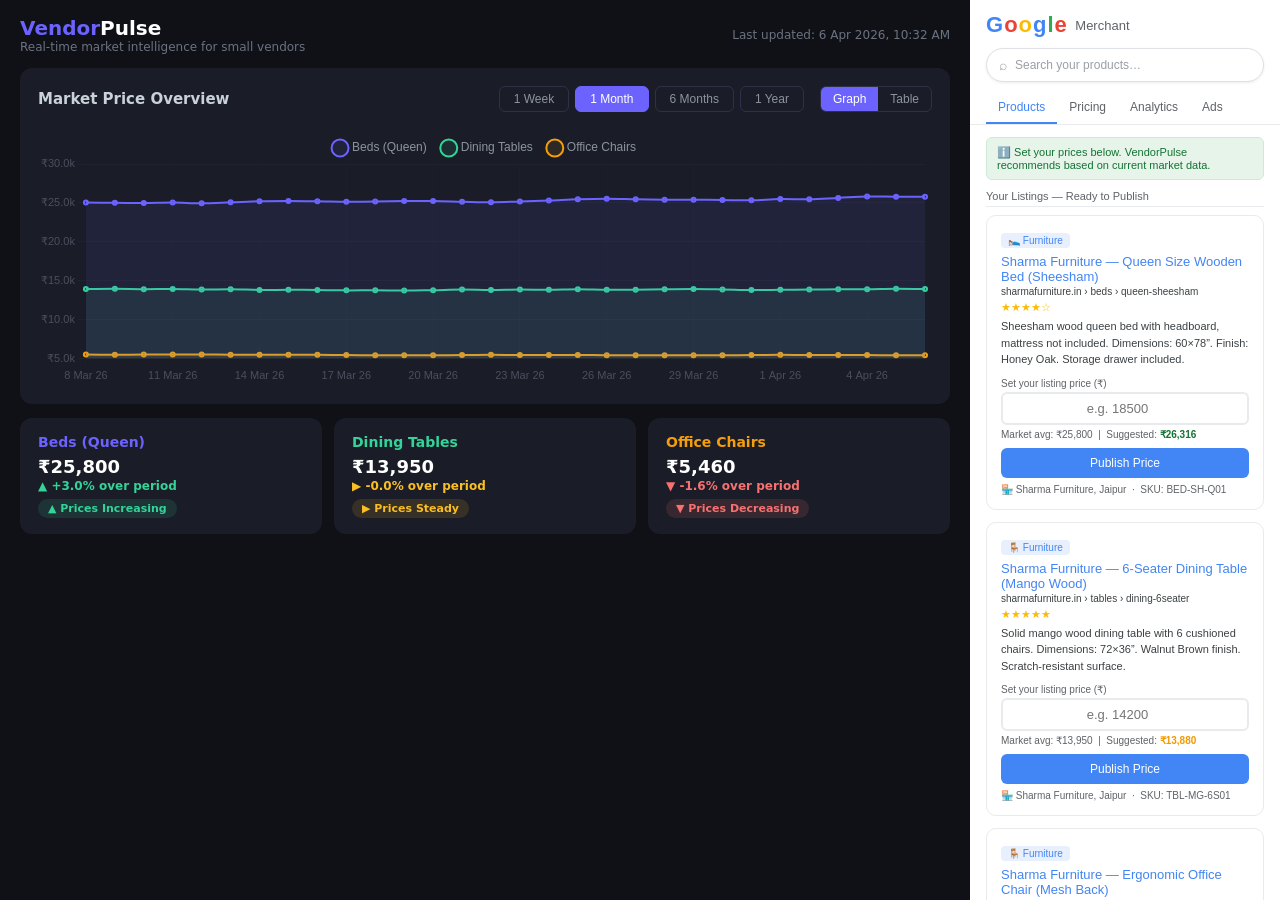
==== index.html @ 02427ef9 "Rename market-trends-demo.html to index.html" ====
<!DOCTYPE html>
<html lang="en">
<head>
<meta charset="UTF-8">
<meta name="viewport" content="width=device-width, initial-scale=1.0">
<title>VendorPulse — Market Trends Dashboard</title>
<script>
/**
 * Skipped minification because the original files appears to be already minified.
 * Original file: /npm/chart.js@4.4.4/dist/chart.umd.js
 *
 * Do NOT use SRI with dynamically generated files! More information: https://www.jsdelivr.com/using-sri-with-dynamic-files
 */
/*!
 * Chart.js v4.4.4
 * https://www.chartjs.org
 * (c) 2024 Chart.js Contributors
 * Released under the MIT License
 */
!function(t,e){"object"==typeof exports&&"undefined"!=typeof module?module.exports=e():"function"==typeof define&&define.amd?define(e):(t="undefined"!=typeof globalThis?globalThis:t||self).Chart=e()}(this,(function(){"use strict";var t=Object.freeze({__proto__:null,get Colors(){return Go},get Decimation(){return Qo},get Filler(){return ma},get Legend(){return ya},get SubTitle(){return ka},get Title(){return Ma},get Tooltip(){return Ba}});function e(){}const i=(()=>{let t=0;return()=>t++})();function s(t){return null==t}function n(t){if(Array.isArray&&Array.isArray(t))return!0;const e=Object.prototype.toString.call(t);return"[object"===e.slice(0,7)&&"Array]"===e.slice(-6)}function o(t){return null!==t&&"[object Object]"===Object.prototype.toString.call(t)}function a(t){return("number"==typeof t||t instanceof Number)&&isFinite(+t)}function r(t,e){return a(t)?t:e}function l(t,e){return void 0===t?e:t}const h=(t,e)=>"string"==typeof t&&t.endsWith("%")?parseFloat(t)/100:+t/e,c=(t,e)=>"string"==typeof t&&t.endsWith("%")?parseFloat(t)/100*e:+t;function d(t,e,i){if(t&&"function"==typeof t.call)return t.apply(i,e)}function u(t,e,i,s){let a,r,l;if(n(t))if(r=t.length,s)for(a=r-1;a>=0;a--)e.call(i,t[a],a);else for(a=0;a<r;a++)e.call(i,t[a],a);else if(o(t))for(l=Object.keys(t),r=l.length,a=0;a<r;a++)e.call(i,t[l[a]],l[a])}function f(t,e){let i,s,n,o;if(!t||!e||t.length!==e.length)return!1;for(i=0,s=t.length;i<s;++i)if(n=t[i],o=e[i],n.datasetIndex!==o.datasetIndex||n.index!==o.index)return!1;return!0}function g(t){if(n(t))return t.map(g);if(o(t)){const e=Object.create(null),i=Object.keys(t),s=i.length;let n=0;for(;n<s;++n)e[i[n]]=g(t[i[n]]);return e}return t}function p(t){return-1===["__proto__","prototype","constructor"].indexOf(t)}function m(t,e,i,s){if(!p(t))return;const n=e[t],a=i[t];o(n)&&o(a)?x(n,a,s):e[t]=g(a)}function x(t,e,i){const s=n(e)?e:[e],a=s.length;if(!o(t))return t;const r=(i=i||{}).merger||m;let l;for(let e=0;e<a;++e){if(l=s[e],!o(l))continue;const n=Object.keys(l);for(let e=0,s=n.length;e<s;++e)r(n[e],t,l,i)}return t}function b(t,e){return x(t,e,{merger:_})}function _(t,e,i){if(!p(t))return;const s=e[t],n=i[t];o(s)&&o(n)?b(s,n):Object.prototype.hasOwnProperty.call(e,t)||(e[t]=g(n))}const y={"":t=>t,x:t=>t.x,y:t=>t.y};function v(t){const e=t.split("."),i=[];let s="";for(const t of e)s+=t,s.endsWith("\\")?s=s.slice(0,-1)+".":(i.push(s),s="");return i}function M(t,e){const i=y[e]||(y[e]=function(t){const e=v(t);return t=>{for(const i of e){if(""===i)break;t=t&&t[i]}return t}}(e));return i(t)}function w(t){return t.charAt(0).toUpperCase()+t.slice(1)}const k=t=>void 0!==t,S=t=>"function"==typeof t,P=(t,e)=>{if(t.size!==e.size)return!1;for(const i of t)if(!e.has(i))return!1;return!0};function D(t){return"mouseup"===t.type||"click"===t.type||"contextmenu"===t.type}const C=Math.PI,O=2*C,A=O+C,T=Number.POSITIVE_INFINITY,L=C/180,E=C/2,R=C/4,I=2*C/3,z=Math.log10,F=Math.sign;function V(t,e,i){return Math.abs(t-e)<i}function B(t){const e=Math.round(t);t=V(t,e,t/1e3)?e:t;const i=Math.pow(10,Math.floor(z(t))),s=t/i;return(s<=1?1:s<=2?2:s<=5?5:10)*i}function W(t){const e=[],i=Math.sqrt(t);let s;for(s=1;s<i;s++)t%s==0&&(e.push(s),e.push(t/s));return i===(0|i)&&e.push(i),e.sort(((t,e)=>t-e)).pop(),e}function N(t){return!isNaN(parseFloat(t))&&isFinite(t)}function H(t,e){const i=Math.round(t);return i-e<=t&&i+e>=t}function j(t,e,i){let s,n,o;for(s=0,n=t.length;s<n;s++)o=t[s][i],isNaN(o)||(e.min=Math.min(e.min,o),e.max=Math.max(e.max,o))}function $(t){return t*(C/180)}function Y(t){return t*(180/C)}function U(t){if(!a(t))return;let e=1,i=0;for(;Math.round(t*e)/e!==t;)e*=10,i++;return i}function X(t,e){const i=e.x-t.x,s=e.y-t.y,n=Math.sqrt(i*i+s*s);let o=Math.atan2(s,i);return o<-.5*C&&(o+=O),{angle:o,distance:n}}function q(t,e){return Math.sqrt(Math.pow(e.x-t.x,2)+Math.pow(e.y-t.y,2))}function K(t,e){return(t-e+A)%O-C}function G(t){return(t%O+O)%O}function Z(t,e,i,s){const n=G(t),o=G(e),a=G(i),r=G(o-n),l=G(a-n),h=G(n-o),c=G(n-a);return n===o||n===a||s&&o===a||r>l&&h<c}function J(t,e,i){return Math.max(e,Math.min(i,t))}function Q(t){return J(t,-32768,32767)}function tt(t,e,i,s=1e-6){return t>=Math.min(e,i)-s&&t<=Math.max(e,i)+s}function et(t,e,i){i=i||(i=>t[i]<e);let s,n=t.length-1,o=0;for(;n-o>1;)s=o+n>>1,i(s)?o=s:n=s;return{lo:o,hi:n}}const it=(t,e,i,s)=>et(t,i,s?s=>{const n=t[s][e];return n<i||n===i&&t[s+1][e]===i}:s=>t[s][e]<i),st=(t,e,i)=>et(t,i,(s=>t[s][e]>=i));function nt(t,e,i){let s=0,n=t.length;for(;s<n&&t[s]<e;)s++;for(;n>s&&t[n-1]>i;)n--;return s>0||n<t.length?t.slice(s,n):t}const ot=["push","pop","shift","splice","unshift"];function at(t,e){t._chartjs?t._chartjs.listeners.push(e):(Object.defineProperty(t,"_chartjs",{configurable:!0,enumerable:!1,value:{listeners:[e]}}),ot.forEach((e=>{const i="_onData"+w(e),s=t[e];Object.defineProperty(t,e,{configurable:!0,enumerable:!1,value(...e){const n=s.apply(this,e);return t._chartjs.listeners.forEach((t=>{"function"==typeof t[i]&&t[i](...e)})),n}})})))}function rt(t,e){const i=t._chartjs;if(!i)return;const s=i.listeners,n=s.indexOf(e);-1!==n&&s.splice(n,1),s.length>0||(ot.forEach((e=>{delete t[e]})),delete t._chartjs)}function lt(t){const e=new Set(t);return e.size===t.length?t:Array.from(e)}const ht="undefined"==typeof window?function(t){return t()}:window.requestAnimationFrame;function ct(t,e){let i=[],s=!1;return function(...n){i=n,s||(s=!0,ht.call(window,(()=>{s=!1,t.apply(e,i)})))}}function dt(t,e){let i;return function(...s){return e?(clearTimeout(i),i=setTimeout(t,e,s)):t.apply(this,s),e}}const ut=t=>"start"===t?"left":"end"===t?"right":"center",ft=(t,e,i)=>"start"===t?e:"end"===t?i:(e+i)/2,gt=(t,e,i,s)=>t===(s?"left":"right")?i:"center"===t?(e+i)/2:e;function pt(t,e,i){const s=e.length;let n=0,o=s;if(t._sorted){const{iScale:a,_parsed:r}=t,l=a.axis,{min:h,max:c,minDefined:d,maxDefined:u}=a.getUserBounds();d&&(n=J(Math.min(it(r,l,h).lo,i?s:it(e,l,a.getPixelForValue(h)).lo),0,s-1)),o=u?J(Math.max(it(r,a.axis,c,!0).hi+1,i?0:it(e,l,a.getPixelForValue(c),!0).hi+1),n,s)-n:s-n}return{start:n,count:o}}function mt(t){const{xScale:e,yScale:i,_scaleRanges:s}=t,n={xmin:e.min,xmax:e.max,ymin:i.min,ymax:i.max};if(!s)return t._scaleRanges=n,!0;const o=s.xmin!==e.min||s.xmax!==e.max||s.ymin!==i.min||s.ymax!==i.max;return Object.assign(s,n),o}class xt{constructor(){this._request=null,this._charts=new Map,this._running=!1,this._lastDate=void 0}_notify(t,e,i,s){const n=e.listeners[s],o=e.duration;n.forEach((s=>s({chart:t,initial:e.initial,numSteps:o,currentStep:Math.min(i-e.start,o)})))}_refresh(){this._request||(this._running=!0,this._request=ht.call(window,(()=>{this._update(),this._request=null,this._running&&this._refresh()})))}_update(t=Date.now()){let e=0;this._charts.forEach(((i,s)=>{if(!i.running||!i.items.length)return;const n=i.items;let o,a=n.length-1,r=!1;for(;a>=0;--a)o=n[a],o._active?(o._total>i.duration&&(i.duration=o._total),o.tick(t),r=!0):(n[a]=n[n.length-1],n.pop());r&&(s.draw(),this._notify(s,i,t,"progress")),n.length||(i.running=!1,this._notify(s,i,t,"complete"),i.initial=!1),e+=n.length})),this._lastDate=t,0===e&&(this._running=!1)}_getAnims(t){const e=this._charts;let i=e.get(t);return i||(i={running:!1,initial:!0,items:[],listeners:{complete:[],progress:[]}},e.set(t,i)),i}listen(t,e,i){this._getAnims(t).listeners[e].push(i)}add(t,e){e&&e.length&&this._getAnims(t).items.push(...e)}has(t){return this._getAnims(t).items.length>0}start(t){const e=this._charts.get(t);e&&(e.running=!0,e.start=Date.now(),e.duration=e.items.reduce(((t,e)=>Math.max(t,e._duration)),0),this._refresh())}running(t){if(!this._running)return!1;const e=this._charts.get(t);return!!(e&&e.running&&e.items.length)}stop(t){const e=this._charts.get(t);if(!e||!e.items.length)return;const i=e.items;let s=i.length-1;for(;s>=0;--s)i[s].cancel();e.items=[],this._notify(t,e,Date.now(),"complete")}remove(t){return this._charts.delete(t)}}var bt=new xt;
/*!
 * @kurkle/color v0.3.2
 * https://github.com/kurkle/color#readme
 * (c) 2023 Jukka Kurkela
 * Released under the MIT License
 */function _t(t){return t+.5|0}const yt=(t,e,i)=>Math.max(Math.min(t,i),e);function vt(t){return yt(_t(2.55*t),0,255)}function Mt(t){return yt(_t(255*t),0,255)}function wt(t){return yt(_t(t/2.55)/100,0,1)}function kt(t){return yt(_t(100*t),0,100)}const St={0:0,1:1,2:2,3:3,4:4,5:5,6:6,7:7,8:8,9:9,A:10,B:11,C:12,D:13,E:14,F:15,a:10,b:11,c:12,d:13,e:14,f:15},Pt=[..."0123456789ABCDEF"],Dt=t=>Pt[15&t],Ct=t=>Pt[(240&t)>>4]+Pt[15&t],Ot=t=>(240&t)>>4==(15&t);function At(t){var e=(t=>Ot(t.r)&&Ot(t.g)&&Ot(t.b)&&Ot(t.a))(t)?Dt:Ct;return t?"#"+e(t.r)+e(t.g)+e(t.b)+((t,e)=>t<255?e(t):"")(t.a,e):void 0}const Tt=/^(hsla?|hwb|hsv)\(\s*([-+.e\d]+)(?:deg)?[\s,]+([-+.e\d]+)%[\s,]+([-+.e\d]+)%(?:[\s,]+([-+.e\d]+)(%)?)?\s*\)$/;function Lt(t,e,i){const s=e*Math.min(i,1-i),n=(e,n=(e+t/30)%12)=>i-s*Math.max(Math.min(n-3,9-n,1),-1);return[n(0),n(8),n(4)]}function Et(t,e,i){const s=(s,n=(s+t/60)%6)=>i-i*e*Math.max(Math.min(n,4-n,1),0);return[s(5),s(3),s(1)]}function Rt(t,e,i){const s=Lt(t,1,.5);let n;for(e+i>1&&(n=1/(e+i),e*=n,i*=n),n=0;n<3;n++)s[n]*=1-e-i,s[n]+=e;return s}function It(t){const e=t.r/255,i=t.g/255,s=t.b/255,n=Math.max(e,i,s),o=Math.min(e,i,s),a=(n+o)/2;let r,l,h;return n!==o&&(h=n-o,l=a>.5?h/(2-n-o):h/(n+o),r=function(t,e,i,s,n){return t===n?(e-i)/s+(e<i?6:0):e===n?(i-t)/s+2:(t-e)/s+4}(e,i,s,h,n),r=60*r+.5),[0|r,l||0,a]}function zt(t,e,i,s){return(Array.isArray(e)?t(e[0],e[1],e[2]):t(e,i,s)).map(Mt)}function Ft(t,e,i){return zt(Lt,t,e,i)}function Vt(t){return(t%360+360)%360}function Bt(t){const e=Tt.exec(t);let i,s=255;if(!e)return;e[5]!==i&&(s=e[6]?vt(+e[5]):Mt(+e[5]));const n=Vt(+e[2]),o=+e[3]/100,a=+e[4]/100;return i="hwb"===e[1]?function(t,e,i){return zt(Rt,t,e,i)}(n,o,a):"hsv"===e[1]?function(t,e,i){return zt(Et,t,e,i)}(n,o,a):Ft(n,o,a),{r:i[0],g:i[1],b:i[2],a:s}}const Wt={x:"dark",Z:"light",Y:"re",X:"blu",W:"gr",V:"medium",U:"slate",A:"ee",T:"ol",S:"or",B:"ra",C:"lateg",D:"ights",R:"in",Q:"turquois",E:"hi",P:"ro",O:"al",N:"le",M:"de",L:"yello",F:"en",K:"ch",G:"arks",H:"ea",I:"ightg",J:"wh"},Nt={OiceXe:"f0f8ff",antiquewEte:"faebd7",aqua:"ffff",aquamarRe:"7fffd4",azuY:"f0ffff",beige:"f5f5dc",bisque:"ffe4c4",black:"0",blanKedOmond:"ffebcd",Xe:"ff",XeviTet:"8a2be2",bPwn:"a52a2a",burlywood:"deb887",caMtXe:"5f9ea0",KartYuse:"7fff00",KocTate:"d2691e",cSO:"ff7f50",cSnflowerXe:"6495ed",cSnsilk:"fff8dc",crimson:"dc143c",cyan:"ffff",xXe:"8b",xcyan:"8b8b",xgTMnPd:"b8860b",xWay:"a9a9a9",xgYF:"6400",xgYy:"a9a9a9",xkhaki:"bdb76b",xmagFta:"8b008b",xTivegYF:"556b2f",xSange:"ff8c00",xScEd:"9932cc",xYd:"8b0000",xsOmon:"e9967a",xsHgYF:"8fbc8f",xUXe:"483d8b",xUWay:"2f4f4f",xUgYy:"2f4f4f",xQe:"ced1",xviTet:"9400d3",dAppRk:"ff1493",dApskyXe:"bfff",dimWay:"696969",dimgYy:"696969",dodgerXe:"1e90ff",fiYbrick:"b22222",flSOwEte:"fffaf0",foYstWAn:"228b22",fuKsia:"ff00ff",gaRsbSo:"dcdcdc",ghostwEte:"f8f8ff",gTd:"ffd700",gTMnPd:"daa520",Way:"808080",gYF:"8000",gYFLw:"adff2f",gYy:"808080",honeyMw:"f0fff0",hotpRk:"ff69b4",RdianYd:"cd5c5c",Rdigo:"4b0082",ivSy:"fffff0",khaki:"f0e68c",lavFMr:"e6e6fa",lavFMrXsh:"fff0f5",lawngYF:"7cfc00",NmoncEffon:"fffacd",ZXe:"add8e6",ZcSO:"f08080",Zcyan:"e0ffff",ZgTMnPdLw:"fafad2",ZWay:"d3d3d3",ZgYF:"90ee90",ZgYy:"d3d3d3",ZpRk:"ffb6c1",ZsOmon:"ffa07a",ZsHgYF:"20b2aa",ZskyXe:"87cefa",ZUWay:"778899",ZUgYy:"778899",ZstAlXe:"b0c4de",ZLw:"ffffe0",lime:"ff00",limegYF:"32cd32",lRF:"faf0e6",magFta:"ff00ff",maPon:"800000",VaquamarRe:"66cdaa",VXe:"cd",VScEd:"ba55d3",VpurpN:"9370db",VsHgYF:"3cb371",VUXe:"7b68ee",VsprRggYF:"fa9a",VQe:"48d1cc",VviTetYd:"c71585",midnightXe:"191970",mRtcYam:"f5fffa",mistyPse:"ffe4e1",moccasR:"ffe4b5",navajowEte:"ffdead",navy:"80",Tdlace:"fdf5e6",Tive:"808000",TivedBb:"6b8e23",Sange:"ffa500",SangeYd:"ff4500",ScEd:"da70d6",pOegTMnPd:"eee8aa",pOegYF:"98fb98",pOeQe:"afeeee",pOeviTetYd:"db7093",papayawEp:"ffefd5",pHKpuff:"ffdab9",peru:"cd853f",pRk:"ffc0cb",plum:"dda0dd",powMrXe:"b0e0e6",purpN:"800080",YbeccapurpN:"663399",Yd:"ff0000",Psybrown:"bc8f8f",PyOXe:"4169e1",saddNbPwn:"8b4513",sOmon:"fa8072",sandybPwn:"f4a460",sHgYF:"2e8b57",sHshell:"fff5ee",siFna:"a0522d",silver:"c0c0c0",skyXe:"87ceeb",UXe:"6a5acd",UWay:"708090",UgYy:"708090",snow:"fffafa",sprRggYF:"ff7f",stAlXe:"4682b4",tan:"d2b48c",teO:"8080",tEstN:"d8bfd8",tomato:"ff6347",Qe:"40e0d0",viTet:"ee82ee",JHt:"f5deb3",wEte:"ffffff",wEtesmoke:"f5f5f5",Lw:"ffff00",LwgYF:"9acd32"};let Ht;function jt(t){Ht||(Ht=function(){const t={},e=Object.keys(Nt),i=Object.keys(Wt);let s,n,o,a,r;for(s=0;s<e.length;s++){for(a=r=e[s],n=0;n<i.length;n++)o=i[n],r=r.replace(o,Wt[o]);o=parseInt(Nt[a],16),t[r]=[o>>16&255,o>>8&255,255&o]}return t}(),Ht.transparent=[0,0,0,0]);const e=Ht[t.toLowerCase()];return e&&{r:e[0],g:e[1],b:e[2],a:4===e.length?e[3]:255}}const $t=/^rgba?\(\s*([-+.\d]+)(%)?[\s,]+([-+.e\d]+)(%)?[\s,]+([-+.e\d]+)(%)?(?:[\s,/]+([-+.e\d]+)(%)?)?\s*\)$/;const Yt=t=>t<=.0031308?12.92*t:1.055*Math.pow(t,1/2.4)-.055,Ut=t=>t<=.04045?t/12.92:Math.pow((t+.055)/1.055,2.4);function Xt(t,e,i){if(t){let s=It(t);s[e]=Math.max(0,Math.min(s[e]+s[e]*i,0===e?360:1)),s=Ft(s),t.r=s[0],t.g=s[1],t.b=s[2]}}function qt(t,e){return t?Object.assign(e||{},t):t}function Kt(t){var e={r:0,g:0,b:0,a:255};return Array.isArray(t)?t.length>=3&&(e={r:t[0],g:t[1],b:t[2],a:255},t.length>3&&(e.a=Mt(t[3]))):(e=qt(t,{r:0,g:0,b:0,a:1})).a=Mt(e.a),e}function Gt(t){return"r"===t.charAt(0)?function(t){const e=$t.exec(t);let i,s,n,o=255;if(e){if(e[7]!==i){const t=+e[7];o=e[8]?vt(t):yt(255*t,0,255)}return i=+e[1],s=+e[3],n=+e[5],i=255&(e[2]?vt(i):yt(i,0,255)),s=255&(e[4]?vt(s):yt(s,0,255)),n=255&(e[6]?vt(n):yt(n,0,255)),{r:i,g:s,b:n,a:o}}}(t):Bt(t)}class Zt{constructor(t){if(t instanceof Zt)return t;const e=typeof t;let i;var s,n,o;"object"===e?i=Kt(t):"string"===e&&(o=(s=t).length,"#"===s[0]&&(4===o||5===o?n={r:255&17*St[s[1]],g:255&17*St[s[2]],b:255&17*St[s[3]],a:5===o?17*St[s[4]]:255}:7!==o&&9!==o||(n={r:St[s[1]]<<4|St[s[2]],g:St[s[3]]<<4|St[s[4]],b:St[s[5]]<<4|St[s[6]],a:9===o?St[s[7]]<<4|St[s[8]]:255})),i=n||jt(t)||Gt(t)),this._rgb=i,this._valid=!!i}get valid(){return this._valid}get rgb(){var t=qt(this._rgb);return t&&(t.a=wt(t.a)),t}set rgb(t){this._rgb=Kt(t)}rgbString(){return this._valid?(t=this._rgb)&&(t.a<255?`rgba(${t.r}, ${t.g}, ${t.b}, ${wt(t.a)})`:`rgb(${t.r}, ${t.g}, ${t.b})`):void 0;var t}hexString(){return this._valid?At(this._rgb):void 0}hslString(){return this._valid?function(t){if(!t)return;const e=It(t),i=e[0],s=kt(e[1]),n=kt(e[2]);return t.a<255?`hsla(${i}, ${s}%, ${n}%, ${wt(t.a)})`:`hsl(${i}, ${s}%, ${n}%)`}(this._rgb):void 0}mix(t,e){if(t){const i=this.rgb,s=t.rgb;let n;const o=e===n?.5:e,a=2*o-1,r=i.a-s.a,l=((a*r==-1?a:(a+r)/(1+a*r))+1)/2;n=1-l,i.r=255&l*i.r+n*s.r+.5,i.g=255&l*i.g+n*s.g+.5,i.b=255&l*i.b+n*s.b+.5,i.a=o*i.a+(1-o)*s.a,this.rgb=i}return this}interpolate(t,e){return t&&(this._rgb=function(t,e,i){const s=Ut(wt(t.r)),n=Ut(wt(t.g)),o=Ut(wt(t.b));return{r:Mt(Yt(s+i*(Ut(wt(e.r))-s))),g:Mt(Yt(n+i*(Ut(wt(e.g))-n))),b:Mt(Yt(o+i*(Ut(wt(e.b))-o))),a:t.a+i*(e.a-t.a)}}(this._rgb,t._rgb,e)),this}clone(){return new Zt(this.rgb)}alpha(t){return this._rgb.a=Mt(t),this}clearer(t){return this._rgb.a*=1-t,this}greyscale(){const t=this._rgb,e=_t(.3*t.r+.59*t.g+.11*t.b);return t.r=t.g=t.b=e,this}opaquer(t){return this._rgb.a*=1+t,this}negate(){const t=this._rgb;return t.r=255-t.r,t.g=255-t.g,t.b=255-t.b,this}lighten(t){return Xt(this._rgb,2,t),this}darken(t){return Xt(this._rgb,2,-t),this}saturate(t){return Xt(this._rgb,1,t),this}desaturate(t){return Xt(this._rgb,1,-t),this}rotate(t){return function(t,e){var i=It(t);i[0]=Vt(i[0]+e),i=Ft(i),t.r=i[0],t.g=i[1],t.b=i[2]}(this._rgb,t),this}}function Jt(t){if(t&&"object"==typeof t){const e=t.toString();return"[object CanvasPattern]"===e||"[object CanvasGradient]"===e}return!1}function Qt(t){return Jt(t)?t:new Zt(t)}function te(t){return Jt(t)?t:new Zt(t).saturate(.5).darken(.1).hexString()}const ee=["x","y","borderWidth","radius","tension"],ie=["color","borderColor","backgroundColor"];const se=new Map;function ne(t,e,i){return function(t,e){e=e||{};const i=t+JSON.stringify(e);let s=se.get(i);return s||(s=new Intl.NumberFormat(t,e),se.set(i,s)),s}(e,i).format(t)}const oe={values:t=>n(t)?t:""+t,numeric(t,e,i){if(0===t)return"0";const s=this.chart.options.locale;let n,o=t;if(i.length>1){const e=Math.max(Math.abs(i[0].value),Math.abs(i[i.length-1].value));(e<1e-4||e>1e15)&&(n="scientific"),o=function(t,e){let i=e.length>3?e[2].value-e[1].value:e[1].value-e[0].value;Math.abs(i)>=1&&t!==Math.floor(t)&&(i=t-Math.floor(t));return i}(t,i)}const a=z(Math.abs(o)),r=isNaN(a)?1:Math.max(Math.min(-1*Math.floor(a),20),0),l={notation:n,minimumFractionDigits:r,maximumFractionDigits:r};return Object.assign(l,this.options.ticks.format),ne(t,s,l)},logarithmic(t,e,i){if(0===t)return"0";const s=i[e].significand||t/Math.pow(10,Math.floor(z(t)));return[1,2,3,5,10,15].includes(s)||e>.8*i.length?oe.numeric.call(this,t,e,i):""}};var ae={formatters:oe};const re=Object.create(null),le=Object.create(null);function he(t,e){if(!e)return t;const i=e.split(".");for(let e=0,s=i.length;e<s;++e){const s=i[e];t=t[s]||(t[s]=Object.create(null))}return t}function ce(t,e,i){return"string"==typeof e?x(he(t,e),i):x(he(t,""),e)}class de{constructor(t,e){this.animation=void 0,this.backgroundColor="rgba(0,0,0,0.1)",this.borderColor="rgba(0,0,0,0.1)",this.color="#666",this.datasets={},this.devicePixelRatio=t=>t.chart.platform.getDevicePixelRatio(),this.elements={},this.events=["mousemove","mouseout","click","touchstart","touchmove"],this.font={family:"'Helvetica Neue', 'Helvetica', 'Arial', sans-serif",size:12,style:"normal",lineHeight:1.2,weight:null},this.hover={},this.hoverBackgroundColor=(t,e)=>te(e.backgroundColor),this.hoverBorderColor=(t,e)=>te(e.borderColor),this.hoverColor=(t,e)=>te(e.color),this.indexAxis="x",this.interaction={mode:"nearest",intersect:!0,includeInvisible:!1},this.maintainAspectRatio=!0,this.onHover=null,this.onClick=null,this.parsing=!0,this.plugins={},this.responsive=!0,this.scale=void 0,this.scales={},this.showLine=!0,this.drawActiveElementsOnTop=!0,this.describe(t),this.apply(e)}set(t,e){return ce(this,t,e)}get(t){return he(this,t)}describe(t,e){return ce(le,t,e)}override(t,e){return ce(re,t,e)}route(t,e,i,s){const n=he(this,t),a=he(this,i),r="_"+e;Object.defineProperties(n,{[r]:{value:n[e],writable:!0},[e]:{enumerable:!0,get(){const t=this[r],e=a[s];return o(t)?Object.assign({},e,t):l(t,e)},set(t){this[r]=t}}})}apply(t){t.forEach((t=>t(this)))}}var ue=new de({_scriptable:t=>!t.startsWith("on"),_indexable:t=>"events"!==t,hover:{_fallback:"interaction"},interaction:{_scriptable:!1,_indexable:!1}},[function(t){t.set("animation",{delay:void 0,duration:1e3,easing:"easeOutQuart",fn:void 0,from:void 0,loop:void 0,to:void 0,type:void 0}),t.describe("animation",{_fallback:!1,_indexable:!1,_scriptable:t=>"onProgress"!==t&&"onComplete"!==t&&"fn"!==t}),t.set("animations",{colors:{type:"color",properties:ie},numbers:{type:"number",properties:ee}}),t.describe("animations",{_fallback:"animation"}),t.set("transitions",{active:{animation:{duration:400}},resize:{animation:{duration:0}},show:{animations:{colors:{from:"transparent"},visible:{type:"boolean",duration:0}}},hide:{animations:{colors:{to:"transparent"},visible:{type:"boolean",easing:"linear",fn:t=>0|t}}}})},function(t){t.set("layout",{autoPadding:!0,padding:{top:0,right:0,bottom:0,left:0}})},function(t){t.set("scale",{display:!0,offset:!1,reverse:!1,beginAtZero:!1,bounds:"ticks",clip:!0,grace:0,grid:{display:!0,lineWidth:1,drawOnChartArea:!0,drawTicks:!0,tickLength:8,tickWidth:(t,e)=>e.lineWidth,tickColor:(t,e)=>e.color,offset:!1},border:{display:!0,dash:[],dashOffset:0,width:1},title:{display:!1,text:"",padding:{top:4,bottom:4}},ticks:{minRotation:0,maxRotation:50,mirror:!1,textStrokeWidth:0,textStrokeColor:"",padding:3,display:!0,autoSkip:!0,autoSkipPadding:3,labelOffset:0,callback:ae.formatters.values,minor:{},major:{},align:"center",crossAlign:"near",showLabelBackdrop:!1,backdropColor:"rgba(255, 255, 255, 0.75)",backdropPadding:2}}),t.route("scale.ticks","color","","color"),t.route("scale.grid","color","","borderColor"),t.route("scale.border","color","","borderColor"),t.route("scale.title","color","","color"),t.describe("scale",{_fallback:!1,_scriptable:t=>!t.startsWith("before")&&!t.startsWith("after")&&"callback"!==t&&"parser"!==t,_indexable:t=>"borderDash"!==t&&"tickBorderDash"!==t&&"dash"!==t}),t.describe("scales",{_fallback:"scale"}),t.describe("scale.ticks",{_scriptable:t=>"backdropPadding"!==t&&"callback"!==t,_indexable:t=>"backdropPadding"!==t})}]);function fe(){return"undefined"!=typeof window&&"undefined"!=typeof document}function ge(t){let e=t.parentNode;return e&&"[object ShadowRoot]"===e.toString()&&(e=e.host),e}function pe(t,e,i){let s;return"string"==typeof t?(s=parseInt(t,10),-1!==t.indexOf("%")&&(s=s/100*e.parentNode[i])):s=t,s}const me=t=>t.ownerDocument.defaultView.getComputedStyle(t,null);function xe(t,e){return me(t).getPropertyValue(e)}const be=["top","right","bottom","left"];function _e(t,e,i){const s={};i=i?"-"+i:"";for(let n=0;n<4;n++){const o=be[n];s[o]=parseFloat(t[e+"-"+o+i])||0}return s.width=s.left+s.right,s.height=s.top+s.bottom,s}const ye=(t,e,i)=>(t>0||e>0)&&(!i||!i.shadowRoot);function ve(t,e){if("native"in t)return t;const{canvas:i,currentDevicePixelRatio:s}=e,n=me(i),o="border-box"===n.boxSizing,a=_e(n,"padding"),r=_e(n,"border","width"),{x:l,y:h,box:c}=function(t,e){const i=t.touches,s=i&&i.length?i[0]:t,{offsetX:n,offsetY:o}=s;let a,r,l=!1;if(ye(n,o,t.target))a=n,r=o;else{const t=e.getBoundingClientRect();a=s.clientX-t.left,r=s.clientY-t.top,l=!0}return{x:a,y:r,box:l}}(t,i),d=a.left+(c&&r.left),u=a.top+(c&&r.top);let{width:f,height:g}=e;return o&&(f-=a.width+r.width,g-=a.height+r.height),{x:Math.round((l-d)/f*i.width/s),y:Math.round((h-u)/g*i.height/s)}}const Me=t=>Math.round(10*t)/10;function we(t,e,i,s){const n=me(t),o=_e(n,"margin"),a=pe(n.maxWidth,t,"clientWidth")||T,r=pe(n.maxHeight,t,"clientHeight")||T,l=function(t,e,i){let s,n;if(void 0===e||void 0===i){const o=t&&ge(t);if(o){const t=o.getBoundingClientRect(),a=me(o),r=_e(a,"border","width"),l=_e(a,"padding");e=t.width-l.width-r.width,i=t.height-l.height-r.height,s=pe(a.maxWidth,o,"clientWidth"),n=pe(a.maxHeight,o,"clientHeight")}else e=t.clientWidth,i=t.clientHeight}return{width:e,height:i,maxWidth:s||T,maxHeight:n||T}}(t,e,i);let{width:h,height:c}=l;if("content-box"===n.boxSizing){const t=_e(n,"border","width"),e=_e(n,"padding");h-=e.width+t.width,c-=e.height+t.height}h=Math.max(0,h-o.width),c=Math.max(0,s?h/s:c-o.height),h=Me(Math.min(h,a,l.maxWidth)),c=Me(Math.min(c,r,l.maxHeight)),h&&!c&&(c=Me(h/2));return(void 0!==e||void 0!==i)&&s&&l.height&&c>l.height&&(c=l.height,h=Me(Math.floor(c*s))),{width:h,height:c}}function ke(t,e,i){const s=e||1,n=Math.floor(t.height*s),o=Math.floor(t.width*s);t.height=Math.floor(t.height),t.width=Math.floor(t.width);const a=t.canvas;return a.style&&(i||!a.style.height&&!a.style.width)&&(a.style.height=`${t.height}px`,a.style.width=`${t.width}px`),(t.currentDevicePixelRatio!==s||a.height!==n||a.width!==o)&&(t.currentDevicePixelRatio=s,a.height=n,a.width=o,t.ctx.setTransform(s,0,0,s,0,0),!0)}const Se=function(){let t=!1;try{const e={get passive(){return t=!0,!1}};fe()&&(window.addEventListener("test",null,e),window.removeEventListener("test",null,e))}catch(t){}return t}();function Pe(t,e){const i=xe(t,e),s=i&&i.match(/^(\d+)(\.\d+)?px$/);return s?+s[1]:void 0}function De(t){return!t||s(t.size)||s(t.family)?null:(t.style?t.style+" ":"")+(t.weight?t.weight+" ":"")+t.size+"px "+t.family}function Ce(t,e,i,s,n){let o=e[n];return o||(o=e[n]=t.measureText(n).width,i.push(n)),o>s&&(s=o),s}function Oe(t,e,i,s){let o=(s=s||{}).data=s.data||{},a=s.garbageCollect=s.garbageCollect||[];s.font!==e&&(o=s.data={},a=s.garbageCollect=[],s.font=e),t.save(),t.font=e;let r=0;const l=i.length;let h,c,d,u,f;for(h=0;h<l;h++)if(u=i[h],null==u||n(u)){if(n(u))for(c=0,d=u.length;c<d;c++)f=u[c],null==f||n(f)||(r=Ce(t,o,a,r,f))}else r=Ce(t,o,a,r,u);t.restore();const g=a.length/2;if(g>i.length){for(h=0;h<g;h++)delete o[a[h]];a.splice(0,g)}return r}function Ae(t,e,i){const s=t.currentDevicePixelRatio,n=0!==i?Math.max(i/2,.5):0;return Math.round((e-n)*s)/s+n}function Te(t,e){(e||t)&&((e=e||t.getContext("2d")).save(),e.resetTransform(),e.clearRect(0,0,t.width,t.height),e.restore())}function Le(t,e,i,s){Ee(t,e,i,s,null)}function Ee(t,e,i,s,n){let o,a,r,l,h,c,d,u;const f=e.pointStyle,g=e.rotation,p=e.radius;let m=(g||0)*L;if(f&&"object"==typeof f&&(o=f.toString(),"[object HTMLImageElement]"===o||"[object HTMLCanvasElement]"===o))return t.save(),t.translate(i,s),t.rotate(m),t.drawImage(f,-f.width/2,-f.height/2,f.width,f.height),void t.restore();if(!(isNaN(p)||p<=0)){switch(t.beginPath(),f){default:n?t.ellipse(i,s,n/2,p,0,0,O):t.arc(i,s,p,0,O),t.closePath();break;case"triangle":c=n?n/2:p,t.moveTo(i+Math.sin(m)*c,s-Math.cos(m)*p),m+=I,t.lineTo(i+Math.sin(m)*c,s-Math.cos(m)*p),m+=I,t.lineTo(i+Math.sin(m)*c,s-Math.cos(m)*p),t.closePath();break;case"rectRounded":h=.516*p,l=p-h,a=Math.cos(m+R)*l,d=Math.cos(m+R)*(n?n/2-h:l),r=Math.sin(m+R)*l,u=Math.sin(m+R)*(n?n/2-h:l),t.arc(i-d,s-r,h,m-C,m-E),t.arc(i+u,s-a,h,m-E,m),t.arc(i+d,s+r,h,m,m+E),t.arc(i-u,s+a,h,m+E,m+C),t.closePath();break;case"rect":if(!g){l=Math.SQRT1_2*p,c=n?n/2:l,t.rect(i-c,s-l,2*c,2*l);break}m+=R;case"rectRot":d=Math.cos(m)*(n?n/2:p),a=Math.cos(m)*p,r=Math.sin(m)*p,u=Math.sin(m)*(n?n/2:p),t.moveTo(i-d,s-r),t.lineTo(i+u,s-a),t.lineTo(i+d,s+r),t.lineTo(i-u,s+a),t.closePath();break;case"crossRot":m+=R;case"cross":d=Math.cos(m)*(n?n/2:p),a=Math.cos(m)*p,r=Math.sin(m)*p,u=Math.sin(m)*(n?n/2:p),t.moveTo(i-d,s-r),t.lineTo(i+d,s+r),t.moveTo(i+u,s-a),t.lineTo(i-u,s+a);break;case"star":d=Math.cos(m)*(n?n/2:p),a=Math.cos(m)*p,r=Math.sin(m)*p,u=Math.sin(m)*(n?n/2:p),t.moveTo(i-d,s-r),t.lineTo(i+d,s+r),t.moveTo(i+u,s-a),t.lineTo(i-u,s+a),m+=R,d=Math.cos(m)*(n?n/2:p),a=Math.cos(m)*p,r=Math.sin(m)*p,u=Math.sin(m)*(n?n/2:p),t.moveTo(i-d,s-r),t.lineTo(i+d,s+r),t.moveTo(i+u,s-a),t.lineTo(i-u,s+a);break;case"line":a=n?n/2:Math.cos(m)*p,r=Math.sin(m)*p,t.moveTo(i-a,s-r),t.lineTo(i+a,s+r);break;case"dash":t.moveTo(i,s),t.lineTo(i+Math.cos(m)*(n?n/2:p),s+Math.sin(m)*p);break;case!1:t.closePath()}t.fill(),e.borderWidth>0&&t.stroke()}}function Re(t,e,i){return i=i||.5,!e||t&&t.x>e.left-i&&t.x<e.right+i&&t.y>e.top-i&&t.y<e.bottom+i}function Ie(t,e){t.save(),t.beginPath(),t.rect(e.left,e.top,e.right-e.left,e.bottom-e.top),t.clip()}function ze(t){t.restore()}function Fe(t,e,i,s,n){if(!e)return t.lineTo(i.x,i.y);if("middle"===n){const s=(e.x+i.x)/2;t.lineTo(s,e.y),t.lineTo(s,i.y)}else"after"===n!=!!s?t.lineTo(e.x,i.y):t.lineTo(i.x,e.y);t.lineTo(i.x,i.y)}function Ve(t,e,i,s){if(!e)return t.lineTo(i.x,i.y);t.bezierCurveTo(s?e.cp1x:e.cp2x,s?e.cp1y:e.cp2y,s?i.cp2x:i.cp1x,s?i.cp2y:i.cp1y,i.x,i.y)}function Be(t,e,i,s,n){if(n.strikethrough||n.underline){const o=t.measureText(s),a=e-o.actualBoundingBoxLeft,r=e+o.actualBoundingBoxRight,l=i-o.actualBoundingBoxAscent,h=i+o.actualBoundingBoxDescent,c=n.strikethrough?(l+h)/2:h;t.strokeStyle=t.fillStyle,t.beginPath(),t.lineWidth=n.decorationWidth||2,t.moveTo(a,c),t.lineTo(r,c),t.stroke()}}function We(t,e){const i=t.fillStyle;t.fillStyle=e.color,t.fillRect(e.left,e.top,e.width,e.height),t.fillStyle=i}function Ne(t,e,i,o,a,r={}){const l=n(e)?e:[e],h=r.strokeWidth>0&&""!==r.strokeColor;let c,d;for(t.save(),t.font=a.string,function(t,e){e.translation&&t.translate(e.translation[0],e.translation[1]),s(e.rotation)||t.rotate(e.rotation),e.color&&(t.fillStyle=e.color),e.textAlign&&(t.textAlign=e.textAlign),e.textBaseline&&(t.textBaseline=e.textBaseline)}(t,r),c=0;c<l.length;++c)d=l[c],r.backdrop&&We(t,r.backdrop),h&&(r.strokeColor&&(t.strokeStyle=r.strokeColor),s(r.strokeWidth)||(t.lineWidth=r.strokeWidth),t.strokeText(d,i,o,r.maxWidth)),t.fillText(d,i,o,r.maxWidth),Be(t,i,o,d,r),o+=Number(a.lineHeight);t.restore()}function He(t,e){const{x:i,y:s,w:n,h:o,radius:a}=e;t.arc(i+a.topLeft,s+a.topLeft,a.topLeft,1.5*C,C,!0),t.lineTo(i,s+o-a.bottomLeft),t.arc(i+a.bottomLeft,s+o-a.bottomLeft,a.bottomLeft,C,E,!0),t.lineTo(i+n-a.bottomRight,s+o),t.arc(i+n-a.bottomRight,s+o-a.bottomRight,a.bottomRight,E,0,!0),t.lineTo(i+n,s+a.topRight),t.arc(i+n-a.topRight,s+a.topRight,a.topRight,0,-E,!0),t.lineTo(i+a.topLeft,s)}function je(t,e=[""],i,s,n=(()=>t[0])){const o=i||t;void 0===s&&(s=ti("_fallback",t));const a={[Symbol.toStringTag]:"Object",_cacheable:!0,_scopes:t,_rootScopes:o,_fallback:s,_getTarget:n,override:i=>je([i,...t],e,o,s)};return new Proxy(a,{deleteProperty:(e,i)=>(delete e[i],delete e._keys,delete t[0][i],!0),get:(i,s)=>qe(i,s,(()=>function(t,e,i,s){let n;for(const o of e)if(n=ti(Ue(o,t),i),void 0!==n)return Xe(t,n)?Je(i,s,t,n):n}(s,e,t,i))),getOwnPropertyDescriptor:(t,e)=>Reflect.getOwnPropertyDescriptor(t._scopes[0],e),getPrototypeOf:()=>Reflect.getPrototypeOf(t[0]),has:(t,e)=>ei(t).includes(e),ownKeys:t=>ei(t),set(t,e,i){const s=t._storage||(t._storage=n());return t[e]=s[e]=i,delete t._keys,!0}})}function $e(t,e,i,s){const a={_cacheable:!1,_proxy:t,_context:e,_subProxy:i,_stack:new Set,_descriptors:Ye(t,s),setContext:e=>$e(t,e,i,s),override:n=>$e(t.override(n),e,i,s)};return new Proxy(a,{deleteProperty:(e,i)=>(delete e[i],delete t[i],!0),get:(t,e,i)=>qe(t,e,(()=>function(t,e,i){const{_proxy:s,_context:a,_subProxy:r,_descriptors:l}=t;let h=s[e];S(h)&&l.isScriptable(e)&&(h=function(t,e,i,s){const{_proxy:n,_context:o,_subProxy:a,_stack:r}=i;if(r.has(t))throw new Error("Recursion detected: "+Array.from(r).join("->")+"->"+t);r.add(t);let l=e(o,a||s);r.delete(t),Xe(t,l)&&(l=Je(n._scopes,n,t,l));return l}(e,h,t,i));n(h)&&h.length&&(h=function(t,e,i,s){const{_proxy:n,_context:a,_subProxy:r,_descriptors:l}=i;if(void 0!==a.index&&s(t))return e[a.index%e.length];if(o(e[0])){const i=e,s=n._scopes.filter((t=>t!==i));e=[];for(const o of i){const i=Je(s,n,t,o);e.push($e(i,a,r&&r[t],l))}}return e}(e,h,t,l.isIndexable));Xe(e,h)&&(h=$e(h,a,r&&r[e],l));return h}(t,e,i))),getOwnPropertyDescriptor:(e,i)=>e._descriptors.allKeys?Reflect.has(t,i)?{enumerable:!0,configurable:!0}:void 0:Reflect.getOwnPropertyDescriptor(t,i),getPrototypeOf:()=>Reflect.getPrototypeOf(t),has:(e,i)=>Reflect.has(t,i),ownKeys:()=>Reflect.ownKeys(t),set:(e,i,s)=>(t[i]=s,delete e[i],!0)})}function Ye(t,e={scriptable:!0,indexable:!0}){const{_scriptable:i=e.scriptable,_indexable:s=e.indexable,_allKeys:n=e.allKeys}=t;return{allKeys:n,scriptable:i,indexable:s,isScriptable:S(i)?i:()=>i,isIndexable:S(s)?s:()=>s}}const Ue=(t,e)=>t?t+w(e):e,Xe=(t,e)=>o(e)&&"adapters"!==t&&(null===Object.getPrototypeOf(e)||e.constructor===Object);function qe(t,e,i){if(Object.prototype.hasOwnProperty.call(t,e)||"constructor"===e)return t[e];const s=i();return t[e]=s,s}function Ke(t,e,i){return S(t)?t(e,i):t}const Ge=(t,e)=>!0===t?e:"string"==typeof t?M(e,t):void 0;function Ze(t,e,i,s,n){for(const o of e){const e=Ge(i,o);if(e){t.add(e);const o=Ke(e._fallback,i,n);if(void 0!==o&&o!==i&&o!==s)return o}else if(!1===e&&void 0!==s&&i!==s)return null}return!1}function Je(t,e,i,s){const a=e._rootScopes,r=Ke(e._fallback,i,s),l=[...t,...a],h=new Set;h.add(s);let c=Qe(h,l,i,r||i,s);return null!==c&&((void 0===r||r===i||(c=Qe(h,l,r,c,s),null!==c))&&je(Array.from(h),[""],a,r,(()=>function(t,e,i){const s=t._getTarget();e in s||(s[e]={});const a=s[e];if(n(a)&&o(i))return i;return a||{}}(e,i,s))))}function Qe(t,e,i,s,n){for(;i;)i=Ze(t,e,i,s,n);return i}function ti(t,e){for(const i of e){if(!i)continue;const e=i[t];if(void 0!==e)return e}}function ei(t){let e=t._keys;return e||(e=t._keys=function(t){const e=new Set;for(const i of t)for(const t of Object.keys(i).filter((t=>!t.startsWith("_"))))e.add(t);return Array.from(e)}(t._scopes)),e}function ii(t,e,i,s){const{iScale:n}=t,{key:o="r"}=this._parsing,a=new Array(s);let r,l,h,c;for(r=0,l=s;r<l;++r)h=r+i,c=e[h],a[r]={r:n.parse(M(c,o),h)};return a}const si=Number.EPSILON||1e-14,ni=(t,e)=>e<t.length&&!t[e].skip&&t[e],oi=t=>"x"===t?"y":"x";function ai(t,e,i,s){const n=t.skip?e:t,o=e,a=i.skip?e:i,r=q(o,n),l=q(a,o);let h=r/(r+l),c=l/(r+l);h=isNaN(h)?0:h,c=isNaN(c)?0:c;const d=s*h,u=s*c;return{previous:{x:o.x-d*(a.x-n.x),y:o.y-d*(a.y-n.y)},next:{x:o.x+u*(a.x-n.x),y:o.y+u*(a.y-n.y)}}}function ri(t,e="x"){const i=oi(e),s=t.length,n=Array(s).fill(0),o=Array(s);let a,r,l,h=ni(t,0);for(a=0;a<s;++a)if(r=l,l=h,h=ni(t,a+1),l){if(h){const t=h[e]-l[e];n[a]=0!==t?(h[i]-l[i])/t:0}o[a]=r?h?F(n[a-1])!==F(n[a])?0:(n[a-1]+n[a])/2:n[a-1]:n[a]}!function(t,e,i){const s=t.length;let n,o,a,r,l,h=ni(t,0);for(let c=0;c<s-1;++c)l=h,h=ni(t,c+1),l&&h&&(V(e[c],0,si)?i[c]=i[c+1]=0:(n=i[c]/e[c],o=i[c+1]/e[c],r=Math.pow(n,2)+Math.pow(o,2),r<=9||(a=3/Math.sqrt(r),i[c]=n*a*e[c],i[c+1]=o*a*e[c])))}(t,n,o),function(t,e,i="x"){const s=oi(i),n=t.length;let o,a,r,l=ni(t,0);for(let h=0;h<n;++h){if(a=r,r=l,l=ni(t,h+1),!r)continue;const n=r[i],c=r[s];a&&(o=(n-a[i])/3,r[`cp1${i}`]=n-o,r[`cp1${s}`]=c-o*e[h]),l&&(o=(l[i]-n)/3,r[`cp2${i}`]=n+o,r[`cp2${s}`]=c+o*e[h])}}(t,o,e)}function li(t,e,i){return Math.max(Math.min(t,i),e)}function hi(t,e,i,s,n){let o,a,r,l;if(e.spanGaps&&(t=t.filter((t=>!t.skip))),"monotone"===e.cubicInterpolationMode)ri(t,n);else{let i=s?t[t.length-1]:t[0];for(o=0,a=t.length;o<a;++o)r=t[o],l=ai(i,r,t[Math.min(o+1,a-(s?0:1))%a],e.tension),r.cp1x=l.previous.x,r.cp1y=l.previous.y,r.cp2x=l.next.x,r.cp2y=l.next.y,i=r}e.capBezierPoints&&function(t,e){let i,s,n,o,a,r=Re(t[0],e);for(i=0,s=t.length;i<s;++i)a=o,o=r,r=i<s-1&&Re(t[i+1],e),o&&(n=t[i],a&&(n.cp1x=li(n.cp1x,e.left,e.right),n.cp1y=li(n.cp1y,e.top,e.bottom)),r&&(n.cp2x=li(n.cp2x,e.left,e.right),n.cp2y=li(n.cp2y,e.top,e.bottom)))}(t,i)}const ci=t=>0===t||1===t,di=(t,e,i)=>-Math.pow(2,10*(t-=1))*Math.sin((t-e)*O/i),ui=(t,e,i)=>Math.pow(2,-10*t)*Math.sin((t-e)*O/i)+1,fi={linear:t=>t,easeInQuad:t=>t*t,easeOutQuad:t=>-t*(t-2),easeInOutQuad:t=>(t/=.5)<1?.5*t*t:-.5*(--t*(t-2)-1),easeInCubic:t=>t*t*t,easeOutCubic:t=>(t-=1)*t*t+1,easeInOutCubic:t=>(t/=.5)<1?.5*t*t*t:.5*((t-=2)*t*t+2),easeInQuart:t=>t*t*t*t,easeOutQuart:t=>-((t-=1)*t*t*t-1),easeInOutQuart:t=>(t/=.5)<1?.5*t*t*t*t:-.5*((t-=2)*t*t*t-2),easeInQuint:t=>t*t*t*t*t,easeOutQuint:t=>(t-=1)*t*t*t*t+1,easeInOutQuint:t=>(t/=.5)<1?.5*t*t*t*t*t:.5*((t-=2)*t*t*t*t+2),easeInSine:t=>1-Math.cos(t*E),easeOutSine:t=>Math.sin(t*E),easeInOutSine:t=>-.5*(Math.cos(C*t)-1),easeInExpo:t=>0===t?0:Math.pow(2,10*(t-1)),easeOutExpo:t=>1===t?1:1-Math.pow(2,-10*t),easeInOutExpo:t=>ci(t)?t:t<.5?.5*Math.pow(2,10*(2*t-1)):.5*(2-Math.pow(2,-10*(2*t-1))),easeInCirc:t=>t>=1?t:-(Math.sqrt(1-t*t)-1),easeOutCirc:t=>Math.sqrt(1-(t-=1)*t),easeInOutCirc:t=>(t/=.5)<1?-.5*(Math.sqrt(1-t*t)-1):.5*(Math.sqrt(1-(t-=2)*t)+1),easeInElastic:t=>ci(t)?t:di(t,.075,.3),easeOutElastic:t=>ci(t)?t:ui(t,.075,.3),easeInOutElastic(t){const e=.1125;return ci(t)?t:t<.5?.5*di(2*t,e,.45):.5+.5*ui(2*t-1,e,.45)},easeInBack(t){const e=1.70158;return t*t*((e+1)*t-e)},easeOutBack(t){const e=1.70158;return(t-=1)*t*((e+1)*t+e)+1},easeInOutBack(t){let e=1.70158;return(t/=.5)<1?t*t*((1+(e*=1.525))*t-e)*.5:.5*((t-=2)*t*((1+(e*=1.525))*t+e)+2)},easeInBounce:t=>1-fi.easeOutBounce(1-t),easeOutBounce(t){const e=7.5625,i=2.75;return t<1/i?e*t*t:t<2/i?e*(t-=1.5/i)*t+.75:t<2.5/i?e*(t-=2.25/i)*t+.9375:e*(t-=2.625/i)*t+.984375},easeInOutBounce:t=>t<.5?.5*fi.easeInBounce(2*t):.5*fi.easeOutBounce(2*t-1)+.5};function gi(t,e,i,s){return{x:t.x+i*(e.x-t.x),y:t.y+i*(e.y-t.y)}}function pi(t,e,i,s){return{x:t.x+i*(e.x-t.x),y:"middle"===s?i<.5?t.y:e.y:"after"===s?i<1?t.y:e.y:i>0?e.y:t.y}}function mi(t,e,i,s){const n={x:t.cp2x,y:t.cp2y},o={x:e.cp1x,y:e.cp1y},a=gi(t,n,i),r=gi(n,o,i),l=gi(o,e,i),h=gi(a,r,i),c=gi(r,l,i);return gi(h,c,i)}const xi=/^(normal|(\d+(?:\.\d+)?)(px|em|%)?)$/,bi=/^(normal|italic|initial|inherit|unset|(oblique( -?[0-9]?[0-9]deg)?))$/;function _i(t,e){const i=(""+t).match(xi);if(!i||"normal"===i[1])return 1.2*e;switch(t=+i[2],i[3]){case"px":return t;case"%":t/=100}return e*t}const yi=t=>+t||0;function vi(t,e){const i={},s=o(e),n=s?Object.keys(e):e,a=o(t)?s?i=>l(t[i],t[e[i]]):e=>t[e]:()=>t;for(const t of n)i[t]=yi(a(t));return i}function Mi(t){return vi(t,{top:"y",right:"x",bottom:"y",left:"x"})}function wi(t){return vi(t,["topLeft","topRight","bottomLeft","bottomRight"])}function ki(t){const e=Mi(t);return e.width=e.left+e.right,e.height=e.top+e.bottom,e}function Si(t,e){t=t||{},e=e||ue.font;let i=l(t.size,e.size);"string"==typeof i&&(i=parseInt(i,10));let s=l(t.style,e.style);s&&!(""+s).match(bi)&&(console.warn('Invalid font style specified: "'+s+'"'),s=void 0);const n={family:l(t.family,e.family),lineHeight:_i(l(t.lineHeight,e.lineHeight),i),size:i,style:s,weight:l(t.weight,e.weight),string:""};return n.string=De(n),n}function Pi(t,e,i,s){let o,a,r,l=!0;for(o=0,a=t.length;o<a;++o)if(r=t[o],void 0!==r&&(void 0!==e&&"function"==typeof r&&(r=r(e),l=!1),void 0!==i&&n(r)&&(r=r[i%r.length],l=!1),void 0!==r))return s&&!l&&(s.cacheable=!1),r}function Di(t,e,i){const{min:s,max:n}=t,o=c(e,(n-s)/2),a=(t,e)=>i&&0===t?0:t+e;return{min:a(s,-Math.abs(o)),max:a(n,o)}}function Ci(t,e){return Object.assign(Object.create(t),e)}function Oi(t,e,i){return t?function(t,e){return{x:i=>t+t+e-i,setWidth(t){e=t},textAlign:t=>"center"===t?t:"right"===t?"left":"right",xPlus:(t,e)=>t-e,leftForLtr:(t,e)=>t-e}}(e,i):{x:t=>t,setWidth(t){},textAlign:t=>t,xPlus:(t,e)=>t+e,leftForLtr:(t,e)=>t}}function Ai(t,e){let i,s;"ltr"!==e&&"rtl"!==e||(i=t.canvas.style,s=[i.getPropertyValue("direction"),i.getPropertyPriority("direction")],i.setProperty("direction",e,"important"),t.prevTextDirection=s)}function Ti(t,e){void 0!==e&&(delete t.prevTextDirection,t.canvas.style.setProperty("direction",e[0],e[1]))}function Li(t){return"angle"===t?{between:Z,compare:K,normalize:G}:{between:tt,compare:(t,e)=>t-e,normalize:t=>t}}function Ei({start:t,end:e,count:i,loop:s,style:n}){return{start:t%i,end:e%i,loop:s&&(e-t+1)%i==0,style:n}}function Ri(t,e,i){if(!i)return[t];const{property:s,start:n,end:o}=i,a=e.length,{compare:r,between:l,normalize:h}=Li(s),{start:c,end:d,loop:u,style:f}=function(t,e,i){const{property:s,start:n,end:o}=i,{between:a,normalize:r}=Li(s),l=e.length;let h,c,{start:d,end:u,loop:f}=t;if(f){for(d+=l,u+=l,h=0,c=l;h<c&&a(r(e[d%l][s]),n,o);++h)d--,u--;d%=l,u%=l}return u<d&&(u+=l),{start:d,end:u,loop:f,style:t.style}}(t,e,i),g=[];let p,m,x,b=!1,_=null;const y=()=>b||l(n,x,p)&&0!==r(n,x),v=()=>!b||0===r(o,p)||l(o,x,p);for(let t=c,i=c;t<=d;++t)m=e[t%a],m.skip||(p=h(m[s]),p!==x&&(b=l(p,n,o),null===_&&y()&&(_=0===r(p,n)?t:i),null!==_&&v()&&(g.push(Ei({start:_,end:t,loop:u,count:a,style:f})),_=null),i=t,x=p));return null!==_&&g.push(Ei({start:_,end:d,loop:u,count:a,style:f})),g}function Ii(t,e){const i=[],s=t.segments;for(let n=0;n<s.length;n++){const o=Ri(s[n],t.points,e);o.length&&i.push(...o)}return i}function zi(t,e){const i=t.points,s=t.options.spanGaps,n=i.length;if(!n)return[];const o=!!t._loop,{start:a,end:r}=function(t,e,i,s){let n=0,o=e-1;if(i&&!s)for(;n<e&&!t[n].skip;)n++;for(;n<e&&t[n].skip;)n++;for(n%=e,i&&(o+=n);o>n&&t[o%e].skip;)o--;return o%=e,{start:n,end:o}}(i,n,o,s);if(!0===s)return Fi(t,[{start:a,end:r,loop:o}],i,e);return Fi(t,function(t,e,i,s){const n=t.length,o=[];let a,r=e,l=t[e];for(a=e+1;a<=i;++a){const i=t[a%n];i.skip||i.stop?l.skip||(s=!1,o.push({start:e%n,end:(a-1)%n,loop:s}),e=r=i.stop?a:null):(r=a,l.skip&&(e=a)),l=i}return null!==r&&o.push({start:e%n,end:r%n,loop:s}),o}(i,a,r<a?r+n:r,!!t._fullLoop&&0===a&&r===n-1),i,e)}function Fi(t,e,i,s){return s&&s.setContext&&i?function(t,e,i,s){const n=t._chart.getContext(),o=Vi(t.options),{_datasetIndex:a,options:{spanGaps:r}}=t,l=i.length,h=[];let c=o,d=e[0].start,u=d;function f(t,e,s,n){const o=r?-1:1;if(t!==e){for(t+=l;i[t%l].skip;)t-=o;for(;i[e%l].skip;)e+=o;t%l!=e%l&&(h.push({start:t%l,end:e%l,loop:s,style:n}),c=n,d=e%l)}}for(const t of e){d=r?d:t.start;let e,o=i[d%l];for(u=d+1;u<=t.end;u++){const r=i[u%l];e=Vi(s.setContext(Ci(n,{type:"segment",p0:o,p1:r,p0DataIndex:(u-1)%l,p1DataIndex:u%l,datasetIndex:a}))),Bi(e,c)&&f(d,u-1,t.loop,c),o=r,c=e}d<u-1&&f(d,u-1,t.loop,c)}return h}(t,e,i,s):e}function Vi(t){return{backgroundColor:t.backgroundColor,borderCapStyle:t.borderCapStyle,borderDash:t.borderDash,borderDashOffset:t.borderDashOffset,borderJoinStyle:t.borderJoinStyle,borderWidth:t.borderWidth,borderColor:t.borderColor}}function Bi(t,e){if(!e)return!1;const i=[],s=function(t,e){return Jt(e)?(i.includes(e)||i.push(e),i.indexOf(e)):e};return JSON.stringify(t,s)!==JSON.stringify(e,s)}var Wi=Object.freeze({__proto__:null,HALF_PI:E,INFINITY:T,PI:C,PITAU:A,QUARTER_PI:R,RAD_PER_DEG:L,TAU:O,TWO_THIRDS_PI:I,_addGrace:Di,_alignPixel:Ae,_alignStartEnd:ft,_angleBetween:Z,_angleDiff:K,_arrayUnique:lt,_attachContext:$e,_bezierCurveTo:Ve,_bezierInterpolation:mi,_boundSegment:Ri,_boundSegments:Ii,_capitalize:w,_computeSegments:zi,_createResolver:je,_decimalPlaces:U,_deprecated:function(t,e,i,s){void 0!==e&&console.warn(t+': "'+i+'" is deprecated. Please use "'+s+'" instead')},_descriptors:Ye,_elementsEqual:f,_factorize:W,_filterBetween:nt,_getParentNode:ge,_getStartAndCountOfVisiblePoints:pt,_int16Range:Q,_isBetween:tt,_isClickEvent:D,_isDomSupported:fe,_isPointInArea:Re,_limitValue:J,_longestText:Oe,_lookup:et,_lookupByKey:it,_measureText:Ce,_merger:m,_mergerIf:_,_normalizeAngle:G,_parseObjectDataRadialScale:ii,_pointInLine:gi,_readValueToProps:vi,_rlookupByKey:st,_scaleRangesChanged:mt,_setMinAndMaxByKey:j,_splitKey:v,_steppedInterpolation:pi,_steppedLineTo:Fe,_textX:gt,_toLeftRightCenter:ut,_updateBezierControlPoints:hi,addRoundedRectPath:He,almostEquals:V,almostWhole:H,callback:d,clearCanvas:Te,clipArea:Ie,clone:g,color:Qt,createContext:Ci,debounce:dt,defined:k,distanceBetweenPoints:q,drawPoint:Le,drawPointLegend:Ee,each:u,easingEffects:fi,finiteOrDefault:r,fontString:function(t,e,i){return e+" "+t+"px "+i},formatNumber:ne,getAngleFromPoint:X,getHoverColor:te,getMaximumSize:we,getRelativePosition:ve,getRtlAdapter:Oi,getStyle:xe,isArray:n,isFinite:a,isFunction:S,isNullOrUndef:s,isNumber:N,isObject:o,isPatternOrGradient:Jt,listenArrayEvents:at,log10:z,merge:x,mergeIf:b,niceNum:B,noop:e,overrideTextDirection:Ai,readUsedSize:Pe,renderText:Ne,requestAnimFrame:ht,resolve:Pi,resolveObjectKey:M,restoreTextDirection:Ti,retinaScale:ke,setsEqual:P,sign:F,splineCurve:ai,splineCurveMonotone:ri,supportsEventListenerOptions:Se,throttled:ct,toDegrees:Y,toDimension:c,toFont:Si,toFontString:De,toLineHeight:_i,toPadding:ki,toPercentage:h,toRadians:$,toTRBL:Mi,toTRBLCorners:wi,uid:i,unclipArea:ze,unlistenArrayEvents:rt,valueOrDefault:l});function Ni(t,e,i,s){const{controller:n,data:o,_sorted:a}=t,r=n._cachedMeta.iScale;if(r&&e===r.axis&&"r"!==e&&a&&o.length){const t=r._reversePixels?st:it;if(!s)return t(o,e,i);if(n._sharedOptions){const s=o[0],n="function"==typeof s.getRange&&s.getRange(e);if(n){const s=t(o,e,i-n),a=t(o,e,i+n);return{lo:s.lo,hi:a.hi}}}}return{lo:0,hi:o.length-1}}function Hi(t,e,i,s,n){const o=t.getSortedVisibleDatasetMetas(),a=i[e];for(let t=0,i=o.length;t<i;++t){const{index:i,data:r}=o[t],{lo:l,hi:h}=Ni(o[t],e,a,n);for(let t=l;t<=h;++t){const e=r[t];e.skip||s(e,i,t)}}}function ji(t,e,i,s,n){const o=[];if(!n&&!t.isPointInArea(e))return o;return Hi(t,i,e,(function(i,a,r){(n||Re(i,t.chartArea,0))&&i.inRange(e.x,e.y,s)&&o.push({element:i,datasetIndex:a,index:r})}),!0),o}function $i(t,e,i,s,n,o){let a=[];const r=function(t){const e=-1!==t.indexOf("x"),i=-1!==t.indexOf("y");return function(t,s){const n=e?Math.abs(t.x-s.x):0,o=i?Math.abs(t.y-s.y):0;return Math.sqrt(Math.pow(n,2)+Math.pow(o,2))}}(i);let l=Number.POSITIVE_INFINITY;return Hi(t,i,e,(function(i,h,c){const d=i.inRange(e.x,e.y,n);if(s&&!d)return;const u=i.getCenterPoint(n);if(!(!!o||t.isPointInArea(u))&&!d)return;const f=r(e,u);f<l?(a=[{element:i,datasetIndex:h,index:c}],l=f):f===l&&a.push({element:i,datasetIndex:h,index:c})})),a}function Yi(t,e,i,s,n,o){return o||t.isPointInArea(e)?"r"!==i||s?$i(t,e,i,s,n,o):function(t,e,i,s){let n=[];return Hi(t,i,e,(function(t,i,o){const{startAngle:a,endAngle:r}=t.getProps(["startAngle","endAngle"],s),{angle:l}=X(t,{x:e.x,y:e.y});Z(l,a,r)&&n.push({element:t,datasetIndex:i,index:o})})),n}(t,e,i,n):[]}function Ui(t,e,i,s,n){const o=[],a="x"===i?"inXRange":"inYRange";let r=!1;return Hi(t,i,e,((t,s,l)=>{t[a]&&t[a](e[i],n)&&(o.push({element:t,datasetIndex:s,index:l}),r=r||t.inRange(e.x,e.y,n))})),s&&!r?[]:o}var Xi={evaluateInteractionItems:Hi,modes:{index(t,e,i,s){const n=ve(e,t),o=i.axis||"x",a=i.includeInvisible||!1,r=i.intersect?ji(t,n,o,s,a):Yi(t,n,o,!1,s,a),l=[];return r.length?(t.getSortedVisibleDatasetMetas().forEach((t=>{const e=r[0].index,i=t.data[e];i&&!i.skip&&l.push({element:i,datasetIndex:t.index,index:e})})),l):[]},dataset(t,e,i,s){const n=ve(e,t),o=i.axis||"xy",a=i.includeInvisible||!1;let r=i.intersect?ji(t,n,o,s,a):Yi(t,n,o,!1,s,a);if(r.length>0){const e=r[0].datasetIndex,i=t.getDatasetMeta(e).data;r=[];for(let t=0;t<i.length;++t)r.push({element:i[t],datasetIndex:e,index:t})}return r},point:(t,e,i,s)=>ji(t,ve(e,t),i.axis||"xy",s,i.includeInvisible||!1),nearest(t,e,i,s){const n=ve(e,t),o=i.axis||"xy",a=i.includeInvisible||!1;return Yi(t,n,o,i.intersect,s,a)},x:(t,e,i,s)=>Ui(t,ve(e,t),"x",i.intersect,s),y:(t,e,i,s)=>Ui(t,ve(e,t),"y",i.intersect,s)}};const qi=["left","top","right","bottom"];function Ki(t,e){return t.filter((t=>t.pos===e))}function Gi(t,e){return t.filter((t=>-1===qi.indexOf(t.pos)&&t.box.axis===e))}function Zi(t,e){return t.sort(((t,i)=>{const s=e?i:t,n=e?t:i;return s.weight===n.weight?s.index-n.index:s.weight-n.weight}))}function Ji(t,e){const i=function(t){const e={};for(const i of t){const{stack:t,pos:s,stackWeight:n}=i;if(!t||!qi.includes(s))continue;const o=e[t]||(e[t]={count:0,placed:0,weight:0,size:0});o.count++,o.weight+=n}return e}(t),{vBoxMaxWidth:s,hBoxMaxHeight:n}=e;let o,a,r;for(o=0,a=t.length;o<a;++o){r=t[o];const{fullSize:a}=r.box,l=i[r.stack],h=l&&r.stackWeight/l.weight;r.horizontal?(r.width=h?h*s:a&&e.availableWidth,r.height=n):(r.width=s,r.height=h?h*n:a&&e.availableHeight)}return i}function Qi(t,e,i,s){return Math.max(t[i],e[i])+Math.max(t[s],e[s])}function ts(t,e){t.top=Math.max(t.top,e.top),t.left=Math.max(t.left,e.left),t.bottom=Math.max(t.bottom,e.bottom),t.right=Math.max(t.right,e.right)}function es(t,e,i,s){const{pos:n,box:a}=i,r=t.maxPadding;if(!o(n)){i.size&&(t[n]-=i.size);const e=s[i.stack]||{size:0,count:1};e.size=Math.max(e.size,i.horizontal?a.height:a.width),i.size=e.size/e.count,t[n]+=i.size}a.getPadding&&ts(r,a.getPadding());const l=Math.max(0,e.outerWidth-Qi(r,t,"left","right")),h=Math.max(0,e.outerHeight-Qi(r,t,"top","bottom")),c=l!==t.w,d=h!==t.h;return t.w=l,t.h=h,i.horizontal?{same:c,other:d}:{same:d,other:c}}function is(t,e){const i=e.maxPadding;function s(t){const s={left:0,top:0,right:0,bottom:0};return t.forEach((t=>{s[t]=Math.max(e[t],i[t])})),s}return s(t?["left","right"]:["top","bottom"])}function ss(t,e,i,s){const n=[];let o,a,r,l,h,c;for(o=0,a=t.length,h=0;o<a;++o){r=t[o],l=r.box,l.update(r.width||e.w,r.height||e.h,is(r.horizontal,e));const{same:a,other:d}=es(e,i,r,s);h|=a&&n.length,c=c||d,l.fullSize||n.push(r)}return h&&ss(n,e,i,s)||c}function ns(t,e,i,s,n){t.top=i,t.left=e,t.right=e+s,t.bottom=i+n,t.width=s,t.height=n}function os(t,e,i,s){const n=i.padding;let{x:o,y:a}=e;for(const r of t){const t=r.box,l=s[r.stack]||{count:1,placed:0,weight:1},h=r.stackWeight/l.weight||1;if(r.horizontal){const s=e.w*h,o=l.size||t.height;k(l.start)&&(a=l.start),t.fullSize?ns(t,n.left,a,i.outerWidth-n.right-n.left,o):ns(t,e.left+l.placed,a,s,o),l.start=a,l.placed+=s,a=t.bottom}else{const s=e.h*h,a=l.size||t.width;k(l.start)&&(o=l.start),t.fullSize?ns(t,o,n.top,a,i.outerHeight-n.bottom-n.top):ns(t,o,e.top+l.placed,a,s),l.start=o,l.placed+=s,o=t.right}}e.x=o,e.y=a}var as={addBox(t,e){t.boxes||(t.boxes=[]),e.fullSize=e.fullSize||!1,e.position=e.position||"top",e.weight=e.weight||0,e._layers=e._layers||function(){return[{z:0,draw(t){e.draw(t)}}]},t.boxes.push(e)},removeBox(t,e){const i=t.boxes?t.boxes.indexOf(e):-1;-1!==i&&t.boxes.splice(i,1)},configure(t,e,i){e.fullSize=i.fullSize,e.position=i.position,e.weight=i.weight},update(t,e,i,s){if(!t)return;const n=ki(t.options.layout.padding),o=Math.max(e-n.width,0),a=Math.max(i-n.height,0),r=function(t){const e=function(t){const e=[];let i,s,n,o,a,r;for(i=0,s=(t||[]).length;i<s;++i)n=t[i],({position:o,options:{stack:a,stackWeight:r=1}}=n),e.push({index:i,box:n,pos:o,horizontal:n.isHorizontal(),weight:n.weight,stack:a&&o+a,stackWeight:r});return e}(t),i=Zi(e.filter((t=>t.box.fullSize)),!0),s=Zi(Ki(e,"left"),!0),n=Zi(Ki(e,"right")),o=Zi(Ki(e,"top"),!0),a=Zi(Ki(e,"bottom")),r=Gi(e,"x"),l=Gi(e,"y");return{fullSize:i,leftAndTop:s.concat(o),rightAndBottom:n.concat(l).concat(a).concat(r),chartArea:Ki(e,"chartArea"),vertical:s.concat(n).concat(l),horizontal:o.concat(a).concat(r)}}(t.boxes),l=r.vertical,h=r.horizontal;u(t.boxes,(t=>{"function"==typeof t.beforeLayout&&t.beforeLayout()}));const c=l.reduce(((t,e)=>e.box.options&&!1===e.box.options.display?t:t+1),0)||1,d=Object.freeze({outerWidth:e,outerHeight:i,padding:n,availableWidth:o,availableHeight:a,vBoxMaxWidth:o/2/c,hBoxMaxHeight:a/2}),f=Object.assign({},n);ts(f,ki(s));const g=Object.assign({maxPadding:f,w:o,h:a,x:n.left,y:n.top},n),p=Ji(l.concat(h),d);ss(r.fullSize,g,d,p),ss(l,g,d,p),ss(h,g,d,p)&&ss(l,g,d,p),function(t){const e=t.maxPadding;function i(i){const s=Math.max(e[i]-t[i],0);return t[i]+=s,s}t.y+=i("top"),t.x+=i("left"),i("right"),i("bottom")}(g),os(r.leftAndTop,g,d,p),g.x+=g.w,g.y+=g.h,os(r.rightAndBottom,g,d,p),t.chartArea={left:g.left,top:g.top,right:g.left+g.w,bottom:g.top+g.h,height:g.h,width:g.w},u(r.chartArea,(e=>{const i=e.box;Object.assign(i,t.chartArea),i.update(g.w,g.h,{left:0,top:0,right:0,bottom:0})}))}};class rs{acquireContext(t,e){}releaseContext(t){return!1}addEventListener(t,e,i){}removeEventListener(t,e,i){}getDevicePixelRatio(){return 1}getMaximumSize(t,e,i,s){return e=Math.max(0,e||t.width),i=i||t.height,{width:e,height:Math.max(0,s?Math.floor(e/s):i)}}isAttached(t){return!0}updateConfig(t){}}class ls extends rs{acquireContext(t){return t&&t.getContext&&t.getContext("2d")||null}updateConfig(t){t.options.animation=!1}}const hs="$chartjs",cs={touchstart:"mousedown",touchmove:"mousemove",touchend:"mouseup",pointerenter:"mouseenter",pointerdown:"mousedown",pointermove:"mousemove",pointerup:"mouseup",pointerleave:"mouseout",pointerout:"mouseout"},ds=t=>null===t||""===t;const us=!!Se&&{passive:!0};function fs(t,e,i){t&&t.canvas&&t.canvas.removeEventListener(e,i,us)}function gs(t,e){for(const i of t)if(i===e||i.contains(e))return!0}function ps(t,e,i){const s=t.canvas,n=new MutationObserver((t=>{let e=!1;for(const i of t)e=e||gs(i.addedNodes,s),e=e&&!gs(i.removedNodes,s);e&&i()}));return n.observe(document,{childList:!0,subtree:!0}),n}function ms(t,e,i){const s=t.canvas,n=new MutationObserver((t=>{let e=!1;for(const i of t)e=e||gs(i.removedNodes,s),e=e&&!gs(i.addedNodes,s);e&&i()}));return n.observe(document,{childList:!0,subtree:!0}),n}const xs=new Map;let bs=0;function _s(){const t=window.devicePixelRatio;t!==bs&&(bs=t,xs.forEach(((e,i)=>{i.currentDevicePixelRatio!==t&&e()})))}function ys(t,e,i){const s=t.canvas,n=s&&ge(s);if(!n)return;const o=ct(((t,e)=>{const s=n.clientWidth;i(t,e),s<n.clientWidth&&i()}),window),a=new ResizeObserver((t=>{const e=t[0],i=e.contentRect.width,s=e.contentRect.height;0===i&&0===s||o(i,s)}));return a.observe(n),function(t,e){xs.size||window.addEventListener("resize",_s),xs.set(t,e)}(t,o),a}function vs(t,e,i){i&&i.disconnect(),"resize"===e&&function(t){xs.delete(t),xs.size||window.removeEventListener("resize",_s)}(t)}function Ms(t,e,i){const s=t.canvas,n=ct((e=>{null!==t.ctx&&i(function(t,e){const i=cs[t.type]||t.type,{x:s,y:n}=ve(t,e);return{type:i,chart:e,native:t,x:void 0!==s?s:null,y:void 0!==n?n:null}}(e,t))}),t);return function(t,e,i){t&&t.addEventListener(e,i,us)}(s,e,n),n}class ws extends rs{acquireContext(t,e){const i=t&&t.getContext&&t.getContext("2d");return i&&i.canvas===t?(function(t,e){const i=t.style,s=t.getAttribute("height"),n=t.getAttribute("width");if(t[hs]={initial:{height:s,width:n,style:{display:i.display,height:i.height,width:i.width}}},i.display=i.display||"block",i.boxSizing=i.boxSizing||"border-box",ds(n)){const e=Pe(t,"width");void 0!==e&&(t.width=e)}if(ds(s))if(""===t.style.height)t.height=t.width/(e||2);else{const e=Pe(t,"height");void 0!==e&&(t.height=e)}}(t,e),i):null}releaseContext(t){const e=t.canvas;if(!e[hs])return!1;const i=e[hs].initial;["height","width"].forEach((t=>{const n=i[t];s(n)?e.removeAttribute(t):e.setAttribute(t,n)}));const n=i.style||{};return Object.keys(n).forEach((t=>{e.style[t]=n[t]})),e.width=e.width,delete e[hs],!0}addEventListener(t,e,i){this.removeEventListener(t,e);const s=t.$proxies||(t.$proxies={}),n={attach:ps,detach:ms,resize:ys}[e]||Ms;s[e]=n(t,e,i)}removeEventListener(t,e){const i=t.$proxies||(t.$proxies={}),s=i[e];if(!s)return;({attach:vs,detach:vs,resize:vs}[e]||fs)(t,e,s),i[e]=void 0}getDevicePixelRatio(){return window.devicePixelRatio}getMaximumSize(t,e,i,s){return we(t,e,i,s)}isAttached(t){const e=t&&ge(t);return!(!e||!e.isConnected)}}function ks(t){return!fe()||"undefined"!=typeof OffscreenCanvas&&t instanceof OffscreenCanvas?ls:ws}var Ss=Object.freeze({__proto__:null,BasePlatform:rs,BasicPlatform:ls,DomPlatform:ws,_detectPlatform:ks});const Ps="transparent",Ds={boolean:(t,e,i)=>i>.5?e:t,color(t,e,i){const s=Qt(t||Ps),n=s.valid&&Qt(e||Ps);return n&&n.valid?n.mix(s,i).hexString():e},number:(t,e,i)=>t+(e-t)*i};class Cs{constructor(t,e,i,s){const n=e[i];s=Pi([t.to,s,n,t.from]);const o=Pi([t.from,n,s]);this._active=!0,this._fn=t.fn||Ds[t.type||typeof o],this._easing=fi[t.easing]||fi.linear,this._start=Math.floor(Date.now()+(t.delay||0)),this._duration=this._total=Math.floor(t.duration),this._loop=!!t.loop,this._target=e,this._prop=i,this._from=o,this._to=s,this._promises=void 0}active(){return this._active}update(t,e,i){if(this._active){this._notify(!1);const s=this._target[this._prop],n=i-this._start,o=this._duration-n;this._start=i,this._duration=Math.floor(Math.max(o,t.duration)),this._total+=n,this._loop=!!t.loop,this._to=Pi([t.to,e,s,t.from]),this._from=Pi([t.from,s,e])}}cancel(){this._active&&(this.tick(Date.now()),this._active=!1,this._notify(!1))}tick(t){const e=t-this._start,i=this._duration,s=this._prop,n=this._from,o=this._loop,a=this._to;let r;if(this._active=n!==a&&(o||e<i),!this._active)return this._target[s]=a,void this._notify(!0);e<0?this._target[s]=n:(r=e/i%2,r=o&&r>1?2-r:r,r=this._easing(Math.min(1,Math.max(0,r))),this._target[s]=this._fn(n,a,r))}wait(){const t=this._promises||(this._promises=[]);return new Promise(((e,i)=>{t.push({res:e,rej:i})}))}_notify(t){const e=t?"res":"rej",i=this._promises||[];for(let t=0;t<i.length;t++)i[t][e]()}}class Os{constructor(t,e){this._chart=t,this._properties=new Map,this.configure(e)}configure(t){if(!o(t))return;const e=Object.keys(ue.animation),i=this._properties;Object.getOwnPropertyNames(t).forEach((s=>{const a=t[s];if(!o(a))return;const r={};for(const t of e)r[t]=a[t];(n(a.properties)&&a.properties||[s]).forEach((t=>{t!==s&&i.has(t)||i.set(t,r)}))}))}_animateOptions(t,e){const i=e.options,s=function(t,e){if(!e)return;let i=t.options;if(!i)return void(t.options=e);i.$shared&&(t.options=i=Object.assign({},i,{$shared:!1,$animations:{}}));return i}(t,i);if(!s)return[];const n=this._createAnimations(s,i);return i.$shared&&function(t,e){const i=[],s=Object.keys(e);for(let e=0;e<s.length;e++){const n=t[s[e]];n&&n.active()&&i.push(n.wait())}return Promise.all(i)}(t.options.$animations,i).then((()=>{t.options=i}),(()=>{})),n}_createAnimations(t,e){const i=this._properties,s=[],n=t.$animations||(t.$animations={}),o=Object.keys(e),a=Date.now();let r;for(r=o.length-1;r>=0;--r){const l=o[r];if("$"===l.charAt(0))continue;if("options"===l){s.push(...this._animateOptions(t,e));continue}const h=e[l];let c=n[l];const d=i.get(l);if(c){if(d&&c.active()){c.update(d,h,a);continue}c.cancel()}d&&d.duration?(n[l]=c=new Cs(d,t,l,h),s.push(c)):t[l]=h}return s}update(t,e){if(0===this._properties.size)return void Object.assign(t,e);const i=this._createAnimations(t,e);return i.length?(bt.add(this._chart,i),!0):void 0}}function As(t,e){const i=t&&t.options||{},s=i.reverse,n=void 0===i.min?e:0,o=void 0===i.max?e:0;return{start:s?o:n,end:s?n:o}}function Ts(t,e){const i=[],s=t._getSortedDatasetMetas(e);let n,o;for(n=0,o=s.length;n<o;++n)i.push(s[n].index);return i}function Ls(t,e,i,s={}){const n=t.keys,o="single"===s.mode;let r,l,h,c;if(null!==e){for(r=0,l=n.length;r<l;++r){if(h=+n[r],h===i){if(s.all)continue;break}c=t.values[h],a(c)&&(o||0===e||F(e)===F(c))&&(e+=c)}return e}}function Es(t,e){const i=t&&t.options.stacked;return i||void 0===i&&void 0!==e.stack}function Rs(t,e,i){const s=t[e]||(t[e]={});return s[i]||(s[i]={})}function Is(t,e,i,s){for(const n of e.getMatchingVisibleMetas(s).reverse()){const e=t[n.index];if(i&&e>0||!i&&e<0)return n.index}return null}function zs(t,e){const{chart:i,_cachedMeta:s}=t,n=i._stacks||(i._stacks={}),{iScale:o,vScale:a,index:r}=s,l=o.axis,h=a.axis,c=function(t,e,i){return`${t.id}.${e.id}.${i.stack||i.type}`}(o,a,s),d=e.length;let u;for(let t=0;t<d;++t){const i=e[t],{[l]:o,[h]:d}=i;u=(i._stacks||(i._stacks={}))[h]=Rs(n,c,o),u[r]=d,u._top=Is(u,a,!0,s.type),u._bottom=Is(u,a,!1,s.type);(u._visualValues||(u._visualValues={}))[r]=d}}function Fs(t,e){const i=t.scales;return Object.keys(i).filter((t=>i[t].axis===e)).shift()}function Vs(t,e){const i=t.controller.index,s=t.vScale&&t.vScale.axis;if(s){e=e||t._parsed;for(const t of e){const e=t._stacks;if(!e||void 0===e[s]||void 0===e[s][i])return;delete e[s][i],void 0!==e[s]._visualValues&&void 0!==e[s]._visualValues[i]&&delete e[s]._visualValues[i]}}}const Bs=t=>"reset"===t||"none"===t,Ws=(t,e)=>e?t:Object.assign({},t);class Ns{static defaults={};static datasetElementType=null;static dataElementType=null;constructor(t,e){this.chart=t,this._ctx=t.ctx,this.index=e,this._cachedDataOpts={},this._cachedMeta=this.getMeta(),this._type=this._cachedMeta.type,this.options=void 0,this._parsing=!1,this._data=void 0,this._objectData=void 0,this._sharedOptions=void 0,this._drawStart=void 0,this._drawCount=void 0,this.enableOptionSharing=!1,this.supportsDecimation=!1,this.$context=void 0,this._syncList=[],this.datasetElementType=new.target.datasetElementType,this.dataElementType=new.target.dataElementType,this.initialize()}initialize(){const t=this._cachedMeta;this.configure(),this.linkScales(),t._stacked=Es(t.vScale,t),this.addElements(),this.options.fill&&!this.chart.isPluginEnabled("filler")&&console.warn("Tried to use the 'fill' option without the 'Filler' plugin enabled. Please import and register the 'Filler' plugin and make sure it is not disabled in the options")}updateIndex(t){this.index!==t&&Vs(this._cachedMeta),this.index=t}linkScales(){const t=this.chart,e=this._cachedMeta,i=this.getDataset(),s=(t,e,i,s)=>"x"===t?e:"r"===t?s:i,n=e.xAxisID=l(i.xAxisID,Fs(t,"x")),o=e.yAxisID=l(i.yAxisID,Fs(t,"y")),a=e.rAxisID=l(i.rAxisID,Fs(t,"r")),r=e.indexAxis,h=e.iAxisID=s(r,n,o,a),c=e.vAxisID=s(r,o,n,a);e.xScale=this.getScaleForId(n),e.yScale=this.getScaleForId(o),e.rScale=this.getScaleForId(a),e.iScale=this.getScaleForId(h),e.vScale=this.getScaleForId(c)}getDataset(){return this.chart.data.datasets[this.index]}getMeta(){return this.chart.getDatasetMeta(this.index)}getScaleForId(t){return this.chart.scales[t]}_getOtherScale(t){const e=this._cachedMeta;return t===e.iScale?e.vScale:e.iScale}reset(){this._update("reset")}_destroy(){const t=this._cachedMeta;this._data&&rt(this._data,this),t._stacked&&Vs(t)}_dataCheck(){const t=this.getDataset(),e=t.data||(t.data=[]),i=this._data;if(o(e)){const t=this._cachedMeta;this._data=function(t,e){const{iScale:i,vScale:s}=e,n="x"===i.axis?"x":"y",o="x"===s.axis?"x":"y",a=Object.keys(t),r=new Array(a.length);let l,h,c;for(l=0,h=a.length;l<h;++l)c=a[l],r[l]={[n]:c,[o]:t[c]};return r}(e,t)}else if(i!==e){if(i){rt(i,this);const t=this._cachedMeta;Vs(t),t._parsed=[]}e&&Object.isExtensible(e)&&at(e,this),this._syncList=[],this._data=e}}addElements(){const t=this._cachedMeta;this._dataCheck(),this.datasetElementType&&(t.dataset=new this.datasetElementType)}buildOrUpdateElements(t){const e=this._cachedMeta,i=this.getDataset();let s=!1;this._dataCheck();const n=e._stacked;e._stacked=Es(e.vScale,e),e.stack!==i.stack&&(s=!0,Vs(e),e.stack=i.stack),this._resyncElements(t),(s||n!==e._stacked)&&zs(this,e._parsed)}configure(){const t=this.chart.config,e=t.datasetScopeKeys(this._type),i=t.getOptionScopes(this.getDataset(),e,!0);this.options=t.createResolver(i,this.getContext()),this._parsing=this.options.parsing,this._cachedDataOpts={}}parse(t,e){const{_cachedMeta:i,_data:s}=this,{iScale:a,_stacked:r}=i,l=a.axis;let h,c,d,u=0===t&&e===s.length||i._sorted,f=t>0&&i._parsed[t-1];if(!1===this._parsing)i._parsed=s,i._sorted=!0,d=s;else{d=n(s[t])?this.parseArrayData(i,s,t,e):o(s[t])?this.parseObjectData(i,s,t,e):this.parsePrimitiveData(i,s,t,e);const a=()=>null===c[l]||f&&c[l]<f[l];for(h=0;h<e;++h)i._parsed[h+t]=c=d[h],u&&(a()&&(u=!1),f=c);i._sorted=u}r&&zs(this,d)}parsePrimitiveData(t,e,i,s){const{iScale:n,vScale:o}=t,a=n.axis,r=o.axis,l=n.getLabels(),h=n===o,c=new Array(s);let d,u,f;for(d=0,u=s;d<u;++d)f=d+i,c[d]={[a]:h||n.parse(l[f],f),[r]:o.parse(e[f],f)};return c}parseArrayData(t,e,i,s){const{xScale:n,yScale:o}=t,a=new Array(s);let r,l,h,c;for(r=0,l=s;r<l;++r)h=r+i,c=e[h],a[r]={x:n.parse(c[0],h),y:o.parse(c[1],h)};return a}parseObjectData(t,e,i,s){const{xScale:n,yScale:o}=t,{xAxisKey:a="x",yAxisKey:r="y"}=this._parsing,l=new Array(s);let h,c,d,u;for(h=0,c=s;h<c;++h)d=h+i,u=e[d],l[h]={x:n.parse(M(u,a),d),y:o.parse(M(u,r),d)};return l}getParsed(t){return this._cachedMeta._parsed[t]}getDataElement(t){return this._cachedMeta.data[t]}applyStack(t,e,i){const s=this.chart,n=this._cachedMeta,o=e[t.axis];return Ls({keys:Ts(s,!0),values:e._stacks[t.axis]._visualValues},o,n.index,{mode:i})}updateRangeFromParsed(t,e,i,s){const n=i[e.axis];let o=null===n?NaN:n;const a=s&&i._stacks[e.axis];s&&a&&(s.values=a,o=Ls(s,n,this._cachedMeta.index)),t.min=Math.min(t.min,o),t.max=Math.max(t.max,o)}getMinMax(t,e){const i=this._cachedMeta,s=i._parsed,n=i._sorted&&t===i.iScale,o=s.length,r=this._getOtherScale(t),l=((t,e,i)=>t&&!e.hidden&&e._stacked&&{keys:Ts(i,!0),values:null})(e,i,this.chart),h={min:Number.POSITIVE_INFINITY,max:Number.NEGATIVE_INFINITY},{min:c,max:d}=function(t){const{min:e,max:i,minDefined:s,maxDefined:n}=t.getUserBounds();return{min:s?e:Number.NEGATIVE_INFINITY,max:n?i:Number.POSITIVE_INFINITY}}(r);let u,f;function g(){f=s[u];const e=f[r.axis];return!a(f[t.axis])||c>e||d<e}for(u=0;u<o&&(g()||(this.updateRangeFromParsed(h,t,f,l),!n));++u);if(n)for(u=o-1;u>=0;--u)if(!g()){this.updateRangeFromParsed(h,t,f,l);break}return h}getAllParsedValues(t){const e=this._cachedMeta._parsed,i=[];let s,n,o;for(s=0,n=e.length;s<n;++s)o=e[s][t.axis],a(o)&&i.push(o);return i}getMaxOverflow(){return!1}getLabelAndValue(t){const e=this._cachedMeta,i=e.iScale,s=e.vScale,n=this.getParsed(t);return{label:i?""+i.getLabelForValue(n[i.axis]):"",value:s?""+s.getLabelForValue(n[s.axis]):""}}_update(t){const e=this._cachedMeta;this.update(t||"default"),e._clip=function(t){let e,i,s,n;return o(t)?(e=t.top,i=t.right,s=t.bottom,n=t.left):e=i=s=n=t,{top:e,right:i,bottom:s,left:n,disabled:!1===t}}(l(this.options.clip,function(t,e,i){if(!1===i)return!1;const s=As(t,i),n=As(e,i);return{top:n.end,right:s.end,bottom:n.start,left:s.start}}(e.xScale,e.yScale,this.getMaxOverflow())))}update(t){}draw(){const t=this._ctx,e=this.chart,i=this._cachedMeta,s=i.data||[],n=e.chartArea,o=[],a=this._drawStart||0,r=this._drawCount||s.length-a,l=this.options.drawActiveElementsOnTop;let h;for(i.dataset&&i.dataset.draw(t,n,a,r),h=a;h<a+r;++h){const e=s[h];e.hidden||(e.active&&l?o.push(e):e.draw(t,n))}for(h=0;h<o.length;++h)o[h].draw(t,n)}getStyle(t,e){const i=e?"active":"default";return void 0===t&&this._cachedMeta.dataset?this.resolveDatasetElementOptions(i):this.resolveDataElementOptions(t||0,i)}getContext(t,e,i){const s=this.getDataset();let n;if(t>=0&&t<this._cachedMeta.data.length){const e=this._cachedMeta.data[t];n=e.$context||(e.$context=function(t,e,i){return Ci(t,{active:!1,dataIndex:e,parsed:void 0,raw:void 0,element:i,index:e,mode:"default",type:"data"})}(this.getContext(),t,e)),n.parsed=this.getParsed(t),n.raw=s.data[t],n.index=n.dataIndex=t}else n=this.$context||(this.$context=function(t,e){return Ci(t,{active:!1,dataset:void 0,datasetIndex:e,index:e,mode:"default",type:"dataset"})}(this.chart.getContext(),this.index)),n.dataset=s,n.index=n.datasetIndex=this.index;return n.active=!!e,n.mode=i,n}resolveDatasetElementOptions(t){return this._resolveElementOptions(this.datasetElementType.id,t)}resolveDataElementOptions(t,e){return this._resolveElementOptions(this.dataElementType.id,e,t)}_resolveElementOptions(t,e="default",i){const s="active"===e,n=this._cachedDataOpts,o=t+"-"+e,a=n[o],r=this.enableOptionSharing&&k(i);if(a)return Ws(a,r);const l=this.chart.config,h=l.datasetElementScopeKeys(this._type,t),c=s?[`${t}Hover`,"hover",t,""]:[t,""],d=l.getOptionScopes(this.getDataset(),h),u=Object.keys(ue.elements[t]),f=l.resolveNamedOptions(d,u,(()=>this.getContext(i,s,e)),c);return f.$shared&&(f.$shared=r,n[o]=Object.freeze(Ws(f,r))),f}_resolveAnimations(t,e,i){const s=this.chart,n=this._cachedDataOpts,o=`animation-${e}`,a=n[o];if(a)return a;let r;if(!1!==s.options.animation){const s=this.chart.config,n=s.datasetAnimationScopeKeys(this._type,e),o=s.getOptionScopes(this.getDataset(),n);r=s.createResolver(o,this.getContext(t,i,e))}const l=new Os(s,r&&r.animations);return r&&r._cacheable&&(n[o]=Object.freeze(l)),l}getSharedOptions(t){if(t.$shared)return this._sharedOptions||(this._sharedOptions=Object.assign({},t))}includeOptions(t,e){return!e||Bs(t)||this.chart._animationsDisabled}_getSharedOptions(t,e){const i=this.resolveDataElementOptions(t,e),s=this._sharedOptions,n=this.getSharedOptions(i),o=this.includeOptions(e,n)||n!==s;return this.updateSharedOptions(n,e,i),{sharedOptions:n,includeOptions:o}}updateElement(t,e,i,s){Bs(s)?Object.assign(t,i):this._resolveAnimations(e,s).update(t,i)}updateSharedOptions(t,e,i){t&&!Bs(e)&&this._resolveAnimations(void 0,e).update(t,i)}_setStyle(t,e,i,s){t.active=s;const n=this.getStyle(e,s);this._resolveAnimations(e,i,s).update(t,{options:!s&&this.getSharedOptions(n)||n})}removeHoverStyle(t,e,i){this._setStyle(t,i,"active",!1)}setHoverStyle(t,e,i){this._setStyle(t,i,"active",!0)}_removeDatasetHoverStyle(){const t=this._cachedMeta.dataset;t&&this._setStyle(t,void 0,"active",!1)}_setDatasetHoverStyle(){const t=this._cachedMeta.dataset;t&&this._setStyle(t,void 0,"active",!0)}_resyncElements(t){const e=this._data,i=this._cachedMeta.data;for(const[t,e,i]of this._syncList)this[t](e,i);this._syncList=[];const s=i.length,n=e.length,o=Math.min(n,s);o&&this.parse(0,o),n>s?this._insertElements(s,n-s,t):n<s&&this._removeElements(n,s-n)}_insertElements(t,e,i=!0){const s=this._cachedMeta,n=s.data,o=t+e;let a;const r=t=>{for(t.length+=e,a=t.length-1;a>=o;a--)t[a]=t[a-e]};for(r(n),a=t;a<o;++a)n[a]=new this.dataElementType;this._parsing&&r(s._parsed),this.parse(t,e),i&&this.updateElements(n,t,e,"reset")}updateElements(t,e,i,s){}_removeElements(t,e){const i=this._cachedMeta;if(this._parsing){const s=i._parsed.splice(t,e);i._stacked&&Vs(i,s)}i.data.splice(t,e)}_sync(t){if(this._parsing)this._syncList.push(t);else{const[e,i,s]=t;this[e](i,s)}this.chart._dataChanges.push([this.index,...t])}_onDataPush(){const t=arguments.length;this._sync(["_insertElements",this.getDataset().data.length-t,t])}_onDataPop(){this._sync(["_removeElements",this._cachedMeta.data.length-1,1])}_onDataShift(){this._sync(["_removeElements",0,1])}_onDataSplice(t,e){e&&this._sync(["_removeElements",t,e]);const i=arguments.length-2;i&&this._sync(["_insertElements",t,i])}_onDataUnshift(){this._sync(["_insertElements",0,arguments.length])}}class Hs{static defaults={};static defaultRoutes=void 0;x;y;active=!1;options;$animations;tooltipPosition(t){const{x:e,y:i}=this.getProps(["x","y"],t);return{x:e,y:i}}hasValue(){return N(this.x)&&N(this.y)}getProps(t,e){const i=this.$animations;if(!e||!i)return this;const s={};return t.forEach((t=>{s[t]=i[t]&&i[t].active()?i[t]._to:this[t]})),s}}function js(t,e){const i=t.options.ticks,n=function(t){const e=t.options.offset,i=t._tickSize(),s=t._length/i+(e?0:1),n=t._maxLength/i;return Math.floor(Math.min(s,n))}(t),o=Math.min(i.maxTicksLimit||n,n),a=i.major.enabled?function(t){const e=[];let i,s;for(i=0,s=t.length;i<s;i++)t[i].major&&e.push(i);return e}(e):[],r=a.length,l=a[0],h=a[r-1],c=[];if(r>o)return function(t,e,i,s){let n,o=0,a=i[0];for(s=Math.ceil(s),n=0;n<t.length;n++)n===a&&(e.push(t[n]),o++,a=i[o*s])}(e,c,a,r/o),c;const d=function(t,e,i){const s=function(t){const e=t.length;let i,s;if(e<2)return!1;for(s=t[0],i=1;i<e;++i)if(t[i]-t[i-1]!==s)return!1;return s}(t),n=e.length/i;if(!s)return Math.max(n,1);const o=W(s);for(let t=0,e=o.length-1;t<e;t++){const e=o[t];if(e>n)return e}return Math.max(n,1)}(a,e,o);if(r>0){let t,i;const n=r>1?Math.round((h-l)/(r-1)):null;for($s(e,c,d,s(n)?0:l-n,l),t=0,i=r-1;t<i;t++)$s(e,c,d,a[t],a[t+1]);return $s(e,c,d,h,s(n)?e.length:h+n),c}return $s(e,c,d),c}function $s(t,e,i,s,n){const o=l(s,0),a=Math.min(l(n,t.length),t.length);let r,h,c,d=0;for(i=Math.ceil(i),n&&(r=n-s,i=r/Math.floor(r/i)),c=o;c<0;)d++,c=Math.round(o+d*i);for(h=Math.max(o,0);h<a;h++)h===c&&(e.push(t[h]),d++,c=Math.round(o+d*i))}const Ys=(t,e,i)=>"top"===e||"left"===e?t[e]+i:t[e]-i,Us=(t,e)=>Math.min(e||t,t);function Xs(t,e){const i=[],s=t.length/e,n=t.length;let o=0;for(;o<n;o+=s)i.push(t[Math.floor(o)]);return i}function qs(t,e,i){const s=t.ticks.length,n=Math.min(e,s-1),o=t._startPixel,a=t._endPixel,r=1e-6;let l,h=t.getPixelForTick(n);if(!(i&&(l=1===s?Math.max(h-o,a-h):0===e?(t.getPixelForTick(1)-h)/2:(h-t.getPixelForTick(n-1))/2,h+=n<e?l:-l,h<o-r||h>a+r)))return h}function Ks(t){return t.drawTicks?t.tickLength:0}function Gs(t,e){if(!t.display)return 0;const i=Si(t.font,e),s=ki(t.padding);return(n(t.text)?t.text.length:1)*i.lineHeight+s.height}function Zs(t,e,i){let s=ut(t);return(i&&"right"!==e||!i&&"right"===e)&&(s=(t=>"left"===t?"right":"right"===t?"left":t)(s)),s}class Js extends Hs{constructor(t){super(),this.id=t.id,this.type=t.type,this.options=void 0,this.ctx=t.ctx,this.chart=t.chart,this.top=void 0,this.bottom=void 0,this.left=void 0,this.right=void 0,this.width=void 0,this.height=void 0,this._margins={left:0,right:0,top:0,bottom:0},this.maxWidth=void 0,this.maxHeight=void 0,this.paddingTop=void 0,this.paddingBottom=void 0,this.paddingLeft=void 0,this.paddingRight=void 0,this.axis=void 0,this.labelRotation=void 0,this.min=void 0,this.max=void 0,this._range=void 0,this.ticks=[],this._gridLineItems=null,this._labelItems=null,this._labelSizes=null,this._length=0,this._maxLength=0,this._longestTextCache={},this._startPixel=void 0,this._endPixel=void 0,this._reversePixels=!1,this._userMax=void 0,this._userMin=void 0,this._suggestedMax=void 0,this._suggestedMin=void 0,this._ticksLength=0,this._borderValue=0,this._cache={},this._dataLimitsCached=!1,this.$context=void 0}init(t){this.options=t.setContext(this.getContext()),this.axis=t.axis,this._userMin=this.parse(t.min),this._userMax=this.parse(t.max),this._suggestedMin=this.parse(t.suggestedMin),this._suggestedMax=this.parse(t.suggestedMax)}parse(t,e){return t}getUserBounds(){let{_userMin:t,_userMax:e,_suggestedMin:i,_suggestedMax:s}=this;return t=r(t,Number.POSITIVE_INFINITY),e=r(e,Number.NEGATIVE_INFINITY),i=r(i,Number.POSITIVE_INFINITY),s=r(s,Number.NEGATIVE_INFINITY),{min:r(t,i),max:r(e,s),minDefined:a(t),maxDefined:a(e)}}getMinMax(t){let e,{min:i,max:s,minDefined:n,maxDefined:o}=this.getUserBounds();if(n&&o)return{min:i,max:s};const a=this.getMatchingVisibleMetas();for(let r=0,l=a.length;r<l;++r)e=a[r].controller.getMinMax(this,t),n||(i=Math.min(i,e.min)),o||(s=Math.max(s,e.max));return i=o&&i>s?s:i,s=n&&i>s?i:s,{min:r(i,r(s,i)),max:r(s,r(i,s))}}getPadding(){return{left:this.paddingLeft||0,top:this.paddingTop||0,right:this.paddingRight||0,bottom:this.paddingBottom||0}}getTicks(){return this.ticks}getLabels(){const t=this.chart.data;return this.options.labels||(this.isHorizontal()?t.xLabels:t.yLabels)||t.labels||[]}getLabelItems(t=this.chart.chartArea){return this._labelItems||(this._labelItems=this._computeLabelItems(t))}beforeLayout(){this._cache={},this._dataLimitsCached=!1}beforeUpdate(){d(this.options.beforeUpdate,[this])}update(t,e,i){const{beginAtZero:s,grace:n,ticks:o}=this.options,a=o.sampleSize;this.beforeUpdate(),this.maxWidth=t,this.maxHeight=e,this._margins=i=Object.assign({left:0,right:0,top:0,bottom:0},i),this.ticks=null,this._labelSizes=null,this._gridLineItems=null,this._labelItems=null,this.beforeSetDimensions(),this.setDimensions(),this.afterSetDimensions(),this._maxLength=this.isHorizontal()?this.width+i.left+i.right:this.height+i.top+i.bottom,this._dataLimitsCached||(this.beforeDataLimits(),this.determineDataLimits(),this.afterDataLimits(),this._range=Di(this,n,s),this._dataLimitsCached=!0),this.beforeBuildTicks(),this.ticks=this.buildTicks()||[],this.afterBuildTicks();const r=a<this.ticks.length;this._convertTicksToLabels(r?Xs(this.ticks,a):this.ticks),this.configure(),this.beforeCalculateLabelRotation(),this.calculateLabelRotation(),this.afterCalculateLabelRotation(),o.display&&(o.autoSkip||"auto"===o.source)&&(this.ticks=js(this,this.ticks),this._labelSizes=null,this.afterAutoSkip()),r&&this._convertTicksToLabels(this.ticks),this.beforeFit(),this.fit(),this.afterFit(),this.afterUpdate()}configure(){let t,e,i=this.options.reverse;this.isHorizontal()?(t=this.left,e=this.right):(t=this.top,e=this.bottom,i=!i),this._startPixel=t,this._endPixel=e,this._reversePixels=i,this._length=e-t,this._alignToPixels=this.options.alignToPixels}afterUpdate(){d(this.options.afterUpdate,[this])}beforeSetDimensions(){d(this.options.beforeSetDimensions,[this])}setDimensions(){this.isHorizontal()?(this.width=this.maxWidth,this.left=0,this.right=this.width):(this.height=this.maxHeight,this.top=0,this.bottom=this.height),this.paddingLeft=0,this.paddingTop=0,this.paddingRight=0,this.paddingBottom=0}afterSetDimensions(){d(this.options.afterSetDimensions,[this])}_callHooks(t){this.chart.notifyPlugins(t,this.getContext()),d(this.options[t],[this])}beforeDataLimits(){this._callHooks("beforeDataLimits")}determineDataLimits(){}afterDataLimits(){this._callHooks("afterDataLimits")}beforeBuildTicks(){this._callHooks("beforeBuildTicks")}buildTicks(){return[]}afterBuildTicks(){this._callHooks("afterBuildTicks")}beforeTickToLabelConversion(){d(this.options.beforeTickToLabelConversion,[this])}generateTickLabels(t){const e=this.options.ticks;let i,s,n;for(i=0,s=t.length;i<s;i++)n=t[i],n.label=d(e.callback,[n.value,i,t],this)}afterTickToLabelConversion(){d(this.options.afterTickToLabelConversion,[this])}beforeCalculateLabelRotation(){d(this.options.beforeCalculateLabelRotation,[this])}calculateLabelRotation(){const t=this.options,e=t.ticks,i=Us(this.ticks.length,t.ticks.maxTicksLimit),s=e.minRotation||0,n=e.maxRotation;let o,a,r,l=s;if(!this._isVisible()||!e.display||s>=n||i<=1||!this.isHorizontal())return void(this.labelRotation=s);const h=this._getLabelSizes(),c=h.widest.width,d=h.highest.height,u=J(this.chart.width-c,0,this.maxWidth);o=t.offset?this.maxWidth/i:u/(i-1),c+6>o&&(o=u/(i-(t.offset?.5:1)),a=this.maxHeight-Ks(t.grid)-e.padding-Gs(t.title,this.chart.options.font),r=Math.sqrt(c*c+d*d),l=Y(Math.min(Math.asin(J((h.highest.height+6)/o,-1,1)),Math.asin(J(a/r,-1,1))-Math.asin(J(d/r,-1,1)))),l=Math.max(s,Math.min(n,l))),this.labelRotation=l}afterCalculateLabelRotation(){d(this.options.afterCalculateLabelRotation,[this])}afterAutoSkip(){}beforeFit(){d(this.options.beforeFit,[this])}fit(){const t={width:0,height:0},{chart:e,options:{ticks:i,title:s,grid:n}}=this,o=this._isVisible(),a=this.isHorizontal();if(o){const o=Gs(s,e.options.font);if(a?(t.width=this.maxWidth,t.height=Ks(n)+o):(t.height=this.maxHeight,t.width=Ks(n)+o),i.display&&this.ticks.length){const{first:e,last:s,widest:n,highest:o}=this._getLabelSizes(),r=2*i.padding,l=$(this.labelRotation),h=Math.cos(l),c=Math.sin(l);if(a){const e=i.mirror?0:c*n.width+h*o.height;t.height=Math.min(this.maxHeight,t.height+e+r)}else{const e=i.mirror?0:h*n.width+c*o.height;t.width=Math.min(this.maxWidth,t.width+e+r)}this._calculatePadding(e,s,c,h)}}this._handleMargins(),a?(this.width=this._length=e.width-this._margins.left-this._margins.right,this.height=t.height):(this.width=t.width,this.height=this._length=e.height-this._margins.top-this._margins.bottom)}_calculatePadding(t,e,i,s){const{ticks:{align:n,padding:o},position:a}=this.options,r=0!==this.labelRotation,l="top"!==a&&"x"===this.axis;if(this.isHorizontal()){const a=this.getPixelForTick(0)-this.left,h=this.right-this.getPixelForTick(this.ticks.length-1);let c=0,d=0;r?l?(c=s*t.width,d=i*e.height):(c=i*t.height,d=s*e.width):"start"===n?d=e.width:"end"===n?c=t.width:"inner"!==n&&(c=t.width/2,d=e.width/2),this.paddingLeft=Math.max((c-a+o)*this.width/(this.width-a),0),this.paddingRight=Math.max((d-h+o)*this.width/(this.width-h),0)}else{let i=e.height/2,s=t.height/2;"start"===n?(i=0,s=t.height):"end"===n&&(i=e.height,s=0),this.paddingTop=i+o,this.paddingBottom=s+o}}_handleMargins(){this._margins&&(this._margins.left=Math.max(this.paddingLeft,this._margins.left),this._margins.top=Math.max(this.paddingTop,this._margins.top),this._margins.right=Math.max(this.paddingRight,this._margins.right),this._margins.bottom=Math.max(this.paddingBottom,this._margins.bottom))}afterFit(){d(this.options.afterFit,[this])}isHorizontal(){const{axis:t,position:e}=this.options;return"top"===e||"bottom"===e||"x"===t}isFullSize(){return this.options.fullSize}_convertTicksToLabels(t){let e,i;for(this.beforeTickToLabelConversion(),this.generateTickLabels(t),e=0,i=t.length;e<i;e++)s(t[e].label)&&(t.splice(e,1),i--,e--);this.afterTickToLabelConversion()}_getLabelSizes(){let t=this._labelSizes;if(!t){const e=this.options.ticks.sampleSize;let i=this.ticks;e<i.length&&(i=Xs(i,e)),this._labelSizes=t=this._computeLabelSizes(i,i.length,this.options.ticks.maxTicksLimit)}return t}_computeLabelSizes(t,e,i){const{ctx:o,_longestTextCache:a}=this,r=[],l=[],h=Math.floor(e/Us(e,i));let c,d,f,g,p,m,x,b,_,y,v,M=0,w=0;for(c=0;c<e;c+=h){if(g=t[c].label,p=this._resolveTickFontOptions(c),o.font=m=p.string,x=a[m]=a[m]||{data:{},gc:[]},b=p.lineHeight,_=y=0,s(g)||n(g)){if(n(g))for(d=0,f=g.length;d<f;++d)v=g[d],s(v)||n(v)||(_=Ce(o,x.data,x.gc,_,v),y+=b)}else _=Ce(o,x.data,x.gc,_,g),y=b;r.push(_),l.push(y),M=Math.max(_,M),w=Math.max(y,w)}!function(t,e){u(t,(t=>{const i=t.gc,s=i.length/2;let n;if(s>e){for(n=0;n<s;++n)delete t.data[i[n]];i.splice(0,s)}}))}(a,e);const k=r.indexOf(M),S=l.indexOf(w),P=t=>({width:r[t]||0,height:l[t]||0});return{first:P(0),last:P(e-1),widest:P(k),highest:P(S),widths:r,heights:l}}getLabelForValue(t){return t}getPixelForValue(t,e){return NaN}getValueForPixel(t){}getPixelForTick(t){const e=this.ticks;return t<0||t>e.length-1?null:this.getPixelForValue(e[t].value)}getPixelForDecimal(t){this._reversePixels&&(t=1-t);const e=this._startPixel+t*this._length;return Q(this._alignToPixels?Ae(this.chart,e,0):e)}getDecimalForPixel(t){const e=(t-this._startPixel)/this._length;return this._reversePixels?1-e:e}getBasePixel(){return this.getPixelForValue(this.getBaseValue())}getBaseValue(){const{min:t,max:e}=this;return t<0&&e<0?e:t>0&&e>0?t:0}getContext(t){const e=this.ticks||[];if(t>=0&&t<e.length){const i=e[t];return i.$context||(i.$context=function(t,e,i){return Ci(t,{tick:i,index:e,type:"tick"})}(this.getContext(),t,i))}return this.$context||(this.$context=Ci(this.chart.getContext(),{scale:this,type:"scale"}))}_tickSize(){const t=this.options.ticks,e=$(this.labelRotation),i=Math.abs(Math.cos(e)),s=Math.abs(Math.sin(e)),n=this._getLabelSizes(),o=t.autoSkipPadding||0,a=n?n.widest.width+o:0,r=n?n.highest.height+o:0;return this.isHorizontal()?r*i>a*s?a/i:r/s:r*s<a*i?r/i:a/s}_isVisible(){const t=this.options.display;return"auto"!==t?!!t:this.getMatchingVisibleMetas().length>0}_computeGridLineItems(t){const e=this.axis,i=this.chart,s=this.options,{grid:n,position:a,border:r}=s,h=n.offset,c=this.isHorizontal(),d=this.ticks.length+(h?1:0),u=Ks(n),f=[],g=r.setContext(this.getContext()),p=g.display?g.width:0,m=p/2,x=function(t){return Ae(i,t,p)};let b,_,y,v,M,w,k,S,P,D,C,O;if("top"===a)b=x(this.bottom),w=this.bottom-u,S=b-m,D=x(t.top)+m,O=t.bottom;else if("bottom"===a)b=x(this.top),D=t.top,O=x(t.bottom)-m,w=b+m,S=this.top+u;else if("left"===a)b=x(this.right),M=this.right-u,k=b-m,P=x(t.left)+m,C=t.right;else if("right"===a)b=x(this.left),P=t.left,C=x(t.right)-m,M=b+m,k=this.left+u;else if("x"===e){if("center"===a)b=x((t.top+t.bottom)/2+.5);else if(o(a)){const t=Object.keys(a)[0],e=a[t];b=x(this.chart.scales[t].getPixelForValue(e))}D=t.top,O=t.bottom,w=b+m,S=w+u}else if("y"===e){if("center"===a)b=x((t.left+t.right)/2);else if(o(a)){const t=Object.keys(a)[0],e=a[t];b=x(this.chart.scales[t].getPixelForValue(e))}M=b-m,k=M-u,P=t.left,C=t.right}const A=l(s.ticks.maxTicksLimit,d),T=Math.max(1,Math.ceil(d/A));for(_=0;_<d;_+=T){const t=this.getContext(_),e=n.setContext(t),s=r.setContext(t),o=e.lineWidth,a=e.color,l=s.dash||[],d=s.dashOffset,u=e.tickWidth,g=e.tickColor,p=e.tickBorderDash||[],m=e.tickBorderDashOffset;y=qs(this,_,h),void 0!==y&&(v=Ae(i,y,o),c?M=k=P=C=v:w=S=D=O=v,f.push({tx1:M,ty1:w,tx2:k,ty2:S,x1:P,y1:D,x2:C,y2:O,width:o,color:a,borderDash:l,borderDashOffset:d,tickWidth:u,tickColor:g,tickBorderDash:p,tickBorderDashOffset:m}))}return this._ticksLength=d,this._borderValue=b,f}_computeLabelItems(t){const e=this.axis,i=this.options,{position:s,ticks:a}=i,r=this.isHorizontal(),l=this.ticks,{align:h,crossAlign:c,padding:d,mirror:u}=a,f=Ks(i.grid),g=f+d,p=u?-d:g,m=-$(this.labelRotation),x=[];let b,_,y,v,M,w,k,S,P,D,C,O,A="middle";if("top"===s)w=this.bottom-p,k=this._getXAxisLabelAlignment();else if("bottom"===s)w=this.top+p,k=this._getXAxisLabelAlignment();else if("left"===s){const t=this._getYAxisLabelAlignment(f);k=t.textAlign,M=t.x}else if("right"===s){const t=this._getYAxisLabelAlignment(f);k=t.textAlign,M=t.x}else if("x"===e){if("center"===s)w=(t.top+t.bottom)/2+g;else if(o(s)){const t=Object.keys(s)[0],e=s[t];w=this.chart.scales[t].getPixelForValue(e)+g}k=this._getXAxisLabelAlignment()}else if("y"===e){if("center"===s)M=(t.left+t.right)/2-g;else if(o(s)){const t=Object.keys(s)[0],e=s[t];M=this.chart.scales[t].getPixelForValue(e)}k=this._getYAxisLabelAlignment(f).textAlign}"y"===e&&("start"===h?A="top":"end"===h&&(A="bottom"));const T=this._getLabelSizes();for(b=0,_=l.length;b<_;++b){y=l[b],v=y.label;const t=a.setContext(this.getContext(b));S=this.getPixelForTick(b)+a.labelOffset,P=this._resolveTickFontOptions(b),D=P.lineHeight,C=n(v)?v.length:1;const e=C/2,i=t.color,o=t.textStrokeColor,h=t.textStrokeWidth;let d,f=k;if(r?(M=S,"inner"===k&&(f=b===_-1?this.options.reverse?"left":"right":0===b?this.options.reverse?"right":"left":"center"),O="top"===s?"near"===c||0!==m?-C*D+D/2:"center"===c?-T.highest.height/2-e*D+D:-T.highest.height+D/2:"near"===c||0!==m?D/2:"center"===c?T.highest.height/2-e*D:T.highest.height-C*D,u&&(O*=-1),0===m||t.showLabelBackdrop||(M+=D/2*Math.sin(m))):(w=S,O=(1-C)*D/2),t.showLabelBackdrop){const e=ki(t.backdropPadding),i=T.heights[b],s=T.widths[b];let n=O-e.top,o=0-e.left;switch(A){case"middle":n-=i/2;break;case"bottom":n-=i}switch(k){case"center":o-=s/2;break;case"right":o-=s;break;case"inner":b===_-1?o-=s:b>0&&(o-=s/2)}d={left:o,top:n,width:s+e.width,height:i+e.height,color:t.backdropColor}}x.push({label:v,font:P,textOffset:O,options:{rotation:m,color:i,strokeColor:o,strokeWidth:h,textAlign:f,textBaseline:A,translation:[M,w],backdrop:d}})}return x}_getXAxisLabelAlignment(){const{position:t,ticks:e}=this.options;if(-$(this.labelRotation))return"top"===t?"left":"right";let i="center";return"start"===e.align?i="left":"end"===e.align?i="right":"inner"===e.align&&(i="inner"),i}_getYAxisLabelAlignment(t){const{position:e,ticks:{crossAlign:i,mirror:s,padding:n}}=this.options,o=t+n,a=this._getLabelSizes().widest.width;let r,l;return"left"===e?s?(l=this.right+n,"near"===i?r="left":"center"===i?(r="center",l+=a/2):(r="right",l+=a)):(l=this.right-o,"near"===i?r="right":"center"===i?(r="center",l-=a/2):(r="left",l=this.left)):"right"===e?s?(l=this.left+n,"near"===i?r="right":"center"===i?(r="center",l-=a/2):(r="left",l-=a)):(l=this.left+o,"near"===i?r="left":"center"===i?(r="center",l+=a/2):(r="right",l=this.right)):r="right",{textAlign:r,x:l}}_computeLabelArea(){if(this.options.ticks.mirror)return;const t=this.chart,e=this.options.position;return"left"===e||"right"===e?{top:0,left:this.left,bottom:t.height,right:this.right}:"top"===e||"bottom"===e?{top:this.top,left:0,bottom:this.bottom,right:t.width}:void 0}drawBackground(){const{ctx:t,options:{backgroundColor:e},left:i,top:s,width:n,height:o}=this;e&&(t.save(),t.fillStyle=e,t.fillRect(i,s,n,o),t.restore())}getLineWidthForValue(t){const e=this.options.grid;if(!this._isVisible()||!e.display)return 0;const i=this.ticks.findIndex((e=>e.value===t));if(i>=0){return e.setContext(this.getContext(i)).lineWidth}return 0}drawGrid(t){const e=this.options.grid,i=this.ctx,s=this._gridLineItems||(this._gridLineItems=this._computeGridLineItems(t));let n,o;const a=(t,e,s)=>{s.width&&s.color&&(i.save(),i.lineWidth=s.width,i.strokeStyle=s.color,i.setLineDash(s.borderDash||[]),i.lineDashOffset=s.borderDashOffset,i.beginPath(),i.moveTo(t.x,t.y),i.lineTo(e.x,e.y),i.stroke(),i.restore())};if(e.display)for(n=0,o=s.length;n<o;++n){const t=s[n];e.drawOnChartArea&&a({x:t.x1,y:t.y1},{x:t.x2,y:t.y2},t),e.drawTicks&&a({x:t.tx1,y:t.ty1},{x:t.tx2,y:t.ty2},{color:t.tickColor,width:t.tickWidth,borderDash:t.tickBorderDash,borderDashOffset:t.tickBorderDashOffset})}}drawBorder(){const{chart:t,ctx:e,options:{border:i,grid:s}}=this,n=i.setContext(this.getContext()),o=i.display?n.width:0;if(!o)return;const a=s.setContext(this.getContext(0)).lineWidth,r=this._borderValue;let l,h,c,d;this.isHorizontal()?(l=Ae(t,this.left,o)-o/2,h=Ae(t,this.right,a)+a/2,c=d=r):(c=Ae(t,this.top,o)-o/2,d=Ae(t,this.bottom,a)+a/2,l=h=r),e.save(),e.lineWidth=n.width,e.strokeStyle=n.color,e.beginPath(),e.moveTo(l,c),e.lineTo(h,d),e.stroke(),e.restore()}drawLabels(t){if(!this.options.ticks.display)return;const e=this.ctx,i=this._computeLabelArea();i&&Ie(e,i);const s=this.getLabelItems(t);for(const t of s){const i=t.options,s=t.font;Ne(e,t.label,0,t.textOffset,s,i)}i&&ze(e)}drawTitle(){const{ctx:t,options:{position:e,title:i,reverse:s}}=this;if(!i.display)return;const a=Si(i.font),r=ki(i.padding),l=i.align;let h=a.lineHeight/2;"bottom"===e||"center"===e||o(e)?(h+=r.bottom,n(i.text)&&(h+=a.lineHeight*(i.text.length-1))):h+=r.top;const{titleX:c,titleY:d,maxWidth:u,rotation:f}=function(t,e,i,s){const{top:n,left:a,bottom:r,right:l,chart:h}=t,{chartArea:c,scales:d}=h;let u,f,g,p=0;const m=r-n,x=l-a;if(t.isHorizontal()){if(f=ft(s,a,l),o(i)){const t=Object.keys(i)[0],s=i[t];g=d[t].getPixelForValue(s)+m-e}else g="center"===i?(c.bottom+c.top)/2+m-e:Ys(t,i,e);u=l-a}else{if(o(i)){const t=Object.keys(i)[0],s=i[t];f=d[t].getPixelForValue(s)-x+e}else f="center"===i?(c.left+c.right)/2-x+e:Ys(t,i,e);g=ft(s,r,n),p="left"===i?-E:E}return{titleX:f,titleY:g,maxWidth:u,rotation:p}}(this,h,e,l);Ne(t,i.text,0,0,a,{color:i.color,maxWidth:u,rotation:f,textAlign:Zs(l,e,s),textBaseline:"middle",translation:[c,d]})}draw(t){this._isVisible()&&(this.drawBackground(),this.drawGrid(t),this.drawBorder(),this.drawTitle(),this.drawLabels(t))}_layers(){const t=this.options,e=t.ticks&&t.ticks.z||0,i=l(t.grid&&t.grid.z,-1),s=l(t.border&&t.border.z,0);return this._isVisible()&&this.draw===Js.prototype.draw?[{z:i,draw:t=>{this.drawBackground(),this.drawGrid(t),this.drawTitle()}},{z:s,draw:()=>{this.drawBorder()}},{z:e,draw:t=>{this.drawLabels(t)}}]:[{z:e,draw:t=>{this.draw(t)}}]}getMatchingVisibleMetas(t){const e=this.chart.getSortedVisibleDatasetMetas(),i=this.axis+"AxisID",s=[];let n,o;for(n=0,o=e.length;n<o;++n){const o=e[n];o[i]!==this.id||t&&o.type!==t||s.push(o)}return s}_resolveTickFontOptions(t){return Si(this.options.ticks.setContext(this.getContext(t)).font)}_maxDigits(){const t=this._resolveTickFontOptions(0).lineHeight;return(this.isHorizontal()?this.width:this.height)/t}}class Qs{constructor(t,e,i){this.type=t,this.scope=e,this.override=i,this.items=Object.create(null)}isForType(t){return Object.prototype.isPrototypeOf.call(this.type.prototype,t.prototype)}register(t){const e=Object.getPrototypeOf(t);let i;(function(t){return"id"in t&&"defaults"in t})(e)&&(i=this.register(e));const s=this.items,n=t.id,o=this.scope+"."+n;if(!n)throw new Error("class does not have id: "+t);return n in s||(s[n]=t,function(t,e,i){const s=x(Object.create(null),[i?ue.get(i):{},ue.get(e),t.defaults]);ue.set(e,s),t.defaultRoutes&&function(t,e){Object.keys(e).forEach((i=>{const s=i.split("."),n=s.pop(),o=[t].concat(s).join("."),a=e[i].split("."),r=a.pop(),l=a.join(".");ue.route(o,n,l,r)}))}(e,t.defaultRoutes);t.descriptors&&ue.describe(e,t.descriptors)}(t,o,i),this.override&&ue.override(t.id,t.overrides)),o}get(t){return this.items[t]}unregister(t){const e=this.items,i=t.id,s=this.scope;i in e&&delete e[i],s&&i in ue[s]&&(delete ue[s][i],this.override&&delete re[i])}}class tn{constructor(){this.controllers=new Qs(Ns,"datasets",!0),this.elements=new Qs(Hs,"elements"),this.plugins=new Qs(Object,"plugins"),this.scales=new Qs(Js,"scales"),this._typedRegistries=[this.controllers,this.scales,this.elements]}add(...t){this._each("register",t)}remove(...t){this._each("unregister",t)}addControllers(...t){this._each("register",t,this.controllers)}addElements(...t){this._each("register",t,this.elements)}addPlugins(...t){this._each("register",t,this.plugins)}addScales(...t){this._each("register",t,this.scales)}getController(t){return this._get(t,this.controllers,"controller")}getElement(t){return this._get(t,this.elements,"element")}getPlugin(t){return this._get(t,this.plugins,"plugin")}getScale(t){return this._get(t,this.scales,"scale")}removeControllers(...t){this._each("unregister",t,this.controllers)}removeElements(...t){this._each("unregister",t,this.elements)}removePlugins(...t){this._each("unregister",t,this.plugins)}removeScales(...t){this._each("unregister",t,this.scales)}_each(t,e,i){[...e].forEach((e=>{const s=i||this._getRegistryForType(e);i||s.isForType(e)||s===this.plugins&&e.id?this._exec(t,s,e):u(e,(e=>{const s=i||this._getRegistryForType(e);this._exec(t,s,e)}))}))}_exec(t,e,i){const s=w(t);d(i["before"+s],[],i),e[t](i),d(i["after"+s],[],i)}_getRegistryForType(t){for(let e=0;e<this._typedRegistries.length;e++){const i=this._typedRegistries[e];if(i.isForType(t))return i}return this.plugins}_get(t,e,i){const s=e.get(t);if(void 0===s)throw new Error('"'+t+'" is not a registered '+i+".");return s}}var en=new tn;class sn{constructor(){this._init=[]}notify(t,e,i,s){"beforeInit"===e&&(this._init=this._createDescriptors(t,!0),this._notify(this._init,t,"install"));const n=s?this._descriptors(t).filter(s):this._descriptors(t),o=this._notify(n,t,e,i);return"afterDestroy"===e&&(this._notify(n,t,"stop"),this._notify(this._init,t,"uninstall")),o}_notify(t,e,i,s){s=s||{};for(const n of t){const t=n.plugin;if(!1===d(t[i],[e,s,n.options],t)&&s.cancelable)return!1}return!0}invalidate(){s(this._cache)||(this._oldCache=this._cache,this._cache=void 0)}_descriptors(t){if(this._cache)return this._cache;const e=this._cache=this._createDescriptors(t);return this._notifyStateChanges(t),e}_createDescriptors(t,e){const i=t&&t.config,s=l(i.options&&i.options.plugins,{}),n=function(t){const e={},i=[],s=Object.keys(en.plugins.items);for(let t=0;t<s.length;t++)i.push(en.getPlugin(s[t]));const n=t.plugins||[];for(let t=0;t<n.length;t++){const s=n[t];-1===i.indexOf(s)&&(i.push(s),e[s.id]=!0)}return{plugins:i,localIds:e}}(i);return!1!==s||e?function(t,{plugins:e,localIds:i},s,n){const o=[],a=t.getContext();for(const r of e){const e=r.id,l=nn(s[e],n);null!==l&&o.push({plugin:r,options:on(t.config,{plugin:r,local:i[e]},l,a)})}return o}(t,n,s,e):[]}_notifyStateChanges(t){const e=this._oldCache||[],i=this._cache,s=(t,e)=>t.filter((t=>!e.some((e=>t.plugin.id===e.plugin.id))));this._notify(s(e,i),t,"stop"),this._notify(s(i,e),t,"start")}}function nn(t,e){return e||!1!==t?!0===t?{}:t:null}function on(t,{plugin:e,local:i},s,n){const o=t.pluginScopeKeys(e),a=t.getOptionScopes(s,o);return i&&e.defaults&&a.push(e.defaults),t.createResolver(a,n,[""],{scriptable:!1,indexable:!1,allKeys:!0})}function an(t,e){const i=ue.datasets[t]||{};return((e.datasets||{})[t]||{}).indexAxis||e.indexAxis||i.indexAxis||"x"}function rn(t){if("x"===t||"y"===t||"r"===t)return t}function ln(t,...e){if(rn(t))return t;for(const s of e){const e=s.axis||("top"===(i=s.position)||"bottom"===i?"x":"left"===i||"right"===i?"y":void 0)||t.length>1&&rn(t[0].toLowerCase());if(e)return e}var i;throw new Error(`Cannot determine type of '${t}' axis. Please provide 'axis' or 'position' option.`)}function hn(t,e,i){if(i[e+"AxisID"]===t)return{axis:e}}function cn(t,e){const i=re[t.type]||{scales:{}},s=e.scales||{},n=an(t.type,e),a=Object.create(null);return Object.keys(s).forEach((e=>{const r=s[e];if(!o(r))return console.error(`Invalid scale configuration for scale: ${e}`);if(r._proxy)return console.warn(`Ignoring resolver passed as options for scale: ${e}`);const l=ln(e,r,function(t,e){if(e.data&&e.data.datasets){const i=e.data.datasets.filter((e=>e.xAxisID===t||e.yAxisID===t));if(i.length)return hn(t,"x",i[0])||hn(t,"y",i[0])}return{}}(e,t),ue.scales[r.type]),h=function(t,e){return t===e?"_index_":"_value_"}(l,n),c=i.scales||{};a[e]=b(Object.create(null),[{axis:l},r,c[l],c[h]])})),t.data.datasets.forEach((i=>{const n=i.type||t.type,o=i.indexAxis||an(n,e),r=(re[n]||{}).scales||{};Object.keys(r).forEach((t=>{const e=function(t,e){let i=t;return"_index_"===t?i=e:"_value_"===t&&(i="x"===e?"y":"x"),i}(t,o),n=i[e+"AxisID"]||e;a[n]=a[n]||Object.create(null),b(a[n],[{axis:e},s[n],r[t]])}))})),Object.keys(a).forEach((t=>{const e=a[t];b(e,[ue.scales[e.type],ue.scale])})),a}function dn(t){const e=t.options||(t.options={});e.plugins=l(e.plugins,{}),e.scales=cn(t,e)}function un(t){return(t=t||{}).datasets=t.datasets||[],t.labels=t.labels||[],t}const fn=new Map,gn=new Set;function pn(t,e){let i=fn.get(t);return i||(i=e(),fn.set(t,i),gn.add(i)),i}const mn=(t,e,i)=>{const s=M(e,i);void 0!==s&&t.add(s)};class xn{constructor(t){this._config=function(t){return(t=t||{}).data=un(t.data),dn(t),t}(t),this._scopeCache=new Map,this._resolverCache=new Map}get platform(){return this._config.platform}get type(){return this._config.type}set type(t){this._config.type=t}get data(){return this._config.data}set data(t){this._config.data=un(t)}get options(){return this._config.options}set options(t){this._config.options=t}get plugins(){return this._config.plugins}update(){const t=this._config;this.clearCache(),dn(t)}clearCache(){this._scopeCache.clear(),this._resolverCache.clear()}datasetScopeKeys(t){return pn(t,(()=>[[`datasets.${t}`,""]]))}datasetAnimationScopeKeys(t,e){return pn(`${t}.transition.${e}`,(()=>[[`datasets.${t}.transitions.${e}`,`transitions.${e}`],[`datasets.${t}`,""]]))}datasetElementScopeKeys(t,e){return pn(`${t}-${e}`,(()=>[[`datasets.${t}.elements.${e}`,`datasets.${t}`,`elements.${e}`,""]]))}pluginScopeKeys(t){const e=t.id;return pn(`${this.type}-plugin-${e}`,(()=>[[`plugins.${e}`,...t.additionalOptionScopes||[]]]))}_cachedScopes(t,e){const i=this._scopeCache;let s=i.get(t);return s&&!e||(s=new Map,i.set(t,s)),s}getOptionScopes(t,e,i){const{options:s,type:n}=this,o=this._cachedScopes(t,i),a=o.get(e);if(a)return a;const r=new Set;e.forEach((e=>{t&&(r.add(t),e.forEach((e=>mn(r,t,e)))),e.forEach((t=>mn(r,s,t))),e.forEach((t=>mn(r,re[n]||{},t))),e.forEach((t=>mn(r,ue,t))),e.forEach((t=>mn(r,le,t)))}));const l=Array.from(r);return 0===l.length&&l.push(Object.create(null)),gn.has(e)&&o.set(e,l),l}chartOptionScopes(){const{options:t,type:e}=this;return[t,re[e]||{},ue.datasets[e]||{},{type:e},ue,le]}resolveNamedOptions(t,e,i,s=[""]){const o={$shared:!0},{resolver:a,subPrefixes:r}=bn(this._resolverCache,t,s);let l=a;if(function(t,e){const{isScriptable:i,isIndexable:s}=Ye(t);for(const o of e){const e=i(o),a=s(o),r=(a||e)&&t[o];if(e&&(S(r)||_n(r))||a&&n(r))return!0}return!1}(a,e)){o.$shared=!1;l=$e(a,i=S(i)?i():i,this.createResolver(t,i,r))}for(const t of e)o[t]=l[t];return o}createResolver(t,e,i=[""],s){const{resolver:n}=bn(this._resolverCache,t,i);return o(e)?$e(n,e,void 0,s):n}}function bn(t,e,i){let s=t.get(e);s||(s=new Map,t.set(e,s));const n=i.join();let o=s.get(n);if(!o){o={resolver:je(e,i),subPrefixes:i.filter((t=>!t.toLowerCase().includes("hover")))},s.set(n,o)}return o}const _n=t=>o(t)&&Object.getOwnPropertyNames(t).some((e=>S(t[e])));const yn=["top","bottom","left","right","chartArea"];function vn(t,e){return"top"===t||"bottom"===t||-1===yn.indexOf(t)&&"x"===e}function Mn(t,e){return function(i,s){return i[t]===s[t]?i[e]-s[e]:i[t]-s[t]}}function wn(t){const e=t.chart,i=e.options.animation;e.notifyPlugins("afterRender"),d(i&&i.onComplete,[t],e)}function kn(t){const e=t.chart,i=e.options.animation;d(i&&i.onProgress,[t],e)}function Sn(t){return fe()&&"string"==typeof t?t=document.getElementById(t):t&&t.length&&(t=t[0]),t&&t.canvas&&(t=t.canvas),t}const Pn={},Dn=t=>{const e=Sn(t);return Object.values(Pn).filter((t=>t.canvas===e)).pop()};function Cn(t,e,i){const s=Object.keys(t);for(const n of s){const s=+n;if(s>=e){const o=t[n];delete t[n],(i>0||s>e)&&(t[s+i]=o)}}}function On(t,e,i){return t.options.clip?t[i]:e[i]}class An{static defaults=ue;static instances=Pn;static overrides=re;static registry=en;static version="4.4.4";static getChart=Dn;static register(...t){en.add(...t),Tn()}static unregister(...t){en.remove(...t),Tn()}constructor(t,e){const s=this.config=new xn(e),n=Sn(t),o=Dn(n);if(o)throw new Error("Canvas is already in use. Chart with ID '"+o.id+"' must be destroyed before the canvas with ID '"+o.canvas.id+"' can be reused.");const a=s.createResolver(s.chartOptionScopes(),this.getContext());this.platform=new(s.platform||ks(n)),this.platform.updateConfig(s);const r=this.platform.acquireContext(n,a.aspectRatio),l=r&&r.canvas,h=l&&l.height,c=l&&l.width;this.id=i(),this.ctx=r,this.canvas=l,this.width=c,this.height=h,this._options=a,this._aspectRatio=this.aspectRatio,this._layers=[],this._metasets=[],this._stacks=void 0,this.boxes=[],this.currentDevicePixelRatio=void 0,this.chartArea=void 0,this._active=[],this._lastEvent=void 0,this._listeners={},this._responsiveListeners=void 0,this._sortedMetasets=[],this.scales={},this._plugins=new sn,this.$proxies={},this._hiddenIndices={},this.attached=!1,this._animationsDisabled=void 0,this.$context=void 0,this._doResize=dt((t=>this.update(t)),a.resizeDelay||0),this._dataChanges=[],Pn[this.id]=this,r&&l?(bt.listen(this,"complete",wn),bt.listen(this,"progress",kn),this._initialize(),this.attached&&this.update()):console.error("Failed to create chart: can't acquire context from the given item")}get aspectRatio(){const{options:{aspectRatio:t,maintainAspectRatio:e},width:i,height:n,_aspectRatio:o}=this;return s(t)?e&&o?o:n?i/n:null:t}get data(){return this.config.data}set data(t){this.config.data=t}get options(){return this._options}set options(t){this.config.options=t}get registry(){return en}_initialize(){return this.notifyPlugins("beforeInit"),this.options.responsive?this.resize():ke(this,this.options.devicePixelRatio),this.bindEvents(),this.notifyPlugins("afterInit"),this}clear(){return Te(this.canvas,this.ctx),this}stop(){return bt.stop(this),this}resize(t,e){bt.running(this)?this._resizeBeforeDraw={width:t,height:e}:this._resize(t,e)}_resize(t,e){const i=this.options,s=this.canvas,n=i.maintainAspectRatio&&this.aspectRatio,o=this.platform.getMaximumSize(s,t,e,n),a=i.devicePixelRatio||this.platform.getDevicePixelRatio(),r=this.width?"resize":"attach";this.width=o.width,this.height=o.height,this._aspectRatio=this.aspectRatio,ke(this,a,!0)&&(this.notifyPlugins("resize",{size:o}),d(i.onResize,[this,o],this),this.attached&&this._doResize(r)&&this.render())}ensureScalesHaveIDs(){u(this.options.scales||{},((t,e)=>{t.id=e}))}buildOrUpdateScales(){const t=this.options,e=t.scales,i=this.scales,s=Object.keys(i).reduce(((t,e)=>(t[e]=!1,t)),{});let n=[];e&&(n=n.concat(Object.keys(e).map((t=>{const i=e[t],s=ln(t,i),n="r"===s,o="x"===s;return{options:i,dposition:n?"chartArea":o?"bottom":"left",dtype:n?"radialLinear":o?"category":"linear"}})))),u(n,(e=>{const n=e.options,o=n.id,a=ln(o,n),r=l(n.type,e.dtype);void 0!==n.position&&vn(n.position,a)===vn(e.dposition)||(n.position=e.dposition),s[o]=!0;let h=null;if(o in i&&i[o].type===r)h=i[o];else{h=new(en.getScale(r))({id:o,type:r,ctx:this.ctx,chart:this}),i[h.id]=h}h.init(n,t)})),u(s,((t,e)=>{t||delete i[e]})),u(i,(t=>{as.configure(this,t,t.options),as.addBox(this,t)}))}_updateMetasets(){const t=this._metasets,e=this.data.datasets.length,i=t.length;if(t.sort(((t,e)=>t.index-e.index)),i>e){for(let t=e;t<i;++t)this._destroyDatasetMeta(t);t.splice(e,i-e)}this._sortedMetasets=t.slice(0).sort(Mn("order","index"))}_removeUnreferencedMetasets(){const{_metasets:t,data:{datasets:e}}=this;t.length>e.length&&delete this._stacks,t.forEach(((t,i)=>{0===e.filter((e=>e===t._dataset)).length&&this._destroyDatasetMeta(i)}))}buildOrUpdateControllers(){const t=[],e=this.data.datasets;let i,s;for(this._removeUnreferencedMetasets(),i=0,s=e.length;i<s;i++){const s=e[i];let n=this.getDatasetMeta(i);const o=s.type||this.config.type;if(n.type&&n.type!==o&&(this._destroyDatasetMeta(i),n=this.getDatasetMeta(i)),n.type=o,n.indexAxis=s.indexAxis||an(o,this.options),n.order=s.order||0,n.index=i,n.label=""+s.label,n.visible=this.isDatasetVisible(i),n.controller)n.controller.updateIndex(i),n.controller.linkScales();else{const e=en.getController(o),{datasetElementType:s,dataElementType:a}=ue.datasets[o];Object.assign(e,{dataElementType:en.getElement(a),datasetElementType:s&&en.getElement(s)}),n.controller=new e(this,i),t.push(n.controller)}}return this._updateMetasets(),t}_resetElements(){u(this.data.datasets,((t,e)=>{this.getDatasetMeta(e).controller.reset()}),this)}reset(){this._resetElements(),this.notifyPlugins("reset")}update(t){const e=this.config;e.update();const i=this._options=e.createResolver(e.chartOptionScopes(),this.getContext()),s=this._animationsDisabled=!i.animation;if(this._updateScales(),this._checkEventBindings(),this._updateHiddenIndices(),this._plugins.invalidate(),!1===this.notifyPlugins("beforeUpdate",{mode:t,cancelable:!0}))return;const n=this.buildOrUpdateControllers();this.notifyPlugins("beforeElementsUpdate");let o=0;for(let t=0,e=this.data.datasets.length;t<e;t++){const{controller:e}=this.getDatasetMeta(t),i=!s&&-1===n.indexOf(e);e.buildOrUpdateElements(i),o=Math.max(+e.getMaxOverflow(),o)}o=this._minPadding=i.layout.autoPadding?o:0,this._updateLayout(o),s||u(n,(t=>{t.reset()})),this._updateDatasets(t),this.notifyPlugins("afterUpdate",{mode:t}),this._layers.sort(Mn("z","_idx"));const{_active:a,_lastEvent:r}=this;r?this._eventHandler(r,!0):a.length&&this._updateHoverStyles(a,a,!0),this.render()}_updateScales(){u(this.scales,(t=>{as.removeBox(this,t)})),this.ensureScalesHaveIDs(),this.buildOrUpdateScales()}_checkEventBindings(){const t=this.options,e=new Set(Object.keys(this._listeners)),i=new Set(t.events);P(e,i)&&!!this._responsiveListeners===t.responsive||(this.unbindEvents(),this.bindEvents())}_updateHiddenIndices(){const{_hiddenIndices:t}=this,e=this._getUniformDataChanges()||[];for(const{method:i,start:s,count:n}of e){Cn(t,s,"_removeElements"===i?-n:n)}}_getUniformDataChanges(){const t=this._dataChanges;if(!t||!t.length)return;this._dataChanges=[];const e=this.data.datasets.length,i=e=>new Set(t.filter((t=>t[0]===e)).map(((t,e)=>e+","+t.splice(1).join(",")))),s=i(0);for(let t=1;t<e;t++)if(!P(s,i(t)))return;return Array.from(s).map((t=>t.split(","))).map((t=>({method:t[1],start:+t[2],count:+t[3]})))}_updateLayout(t){if(!1===this.notifyPlugins("beforeLayout",{cancelable:!0}))return;as.update(this,this.width,this.height,t);const e=this.chartArea,i=e.width<=0||e.height<=0;this._layers=[],u(this.boxes,(t=>{i&&"chartArea"===t.position||(t.configure&&t.configure(),this._layers.push(...t._layers()))}),this),this._layers.forEach(((t,e)=>{t._idx=e})),this.notifyPlugins("afterLayout")}_updateDatasets(t){if(!1!==this.notifyPlugins("beforeDatasetsUpdate",{mode:t,cancelable:!0})){for(let t=0,e=this.data.datasets.length;t<e;++t)this.getDatasetMeta(t).controller.configure();for(let e=0,i=this.data.datasets.length;e<i;++e)this._updateDataset(e,S(t)?t({datasetIndex:e}):t);this.notifyPlugins("afterDatasetsUpdate",{mode:t})}}_updateDataset(t,e){const i=this.getDatasetMeta(t),s={meta:i,index:t,mode:e,cancelable:!0};!1!==this.notifyPlugins("beforeDatasetUpdate",s)&&(i.controller._update(e),s.cancelable=!1,this.notifyPlugins("afterDatasetUpdate",s))}render(){!1!==this.notifyPlugins("beforeRender",{cancelable:!0})&&(bt.has(this)?this.attached&&!bt.running(this)&&bt.start(this):(this.draw(),wn({chart:this})))}draw(){let t;if(this._resizeBeforeDraw){const{width:t,height:e}=this._resizeBeforeDraw;this._resizeBeforeDraw=null,this._resize(t,e)}if(this.clear(),this.width<=0||this.height<=0)return;if(!1===this.notifyPlugins("beforeDraw",{cancelable:!0}))return;const e=this._layers;for(t=0;t<e.length&&e[t].z<=0;++t)e[t].draw(this.chartArea);for(this._drawDatasets();t<e.length;++t)e[t].draw(this.chartArea);this.notifyPlugins("afterDraw")}_getSortedDatasetMetas(t){const e=this._sortedMetasets,i=[];let s,n;for(s=0,n=e.length;s<n;++s){const n=e[s];t&&!n.visible||i.push(n)}return i}getSortedVisibleDatasetMetas(){return this._getSortedDatasetMetas(!0)}_drawDatasets(){if(!1===this.notifyPlugins("beforeDatasetsDraw",{cancelable:!0}))return;const t=this.getSortedVisibleDatasetMetas();for(let e=t.length-1;e>=0;--e)this._drawDataset(t[e]);this.notifyPlugins("afterDatasetsDraw")}_drawDataset(t){const e=this.ctx,i=t._clip,s=!i.disabled,n=function(t,e){const{xScale:i,yScale:s}=t;return i&&s?{left:On(i,e,"left"),right:On(i,e,"right"),top:On(s,e,"top"),bottom:On(s,e,"bottom")}:e}(t,this.chartArea),o={meta:t,index:t.index,cancelable:!0};!1!==this.notifyPlugins("beforeDatasetDraw",o)&&(s&&Ie(e,{left:!1===i.left?0:n.left-i.left,right:!1===i.right?this.width:n.right+i.right,top:!1===i.top?0:n.top-i.top,bottom:!1===i.bottom?this.height:n.bottom+i.bottom}),t.controller.draw(),s&&ze(e),o.cancelable=!1,this.notifyPlugins("afterDatasetDraw",o))}isPointInArea(t){return Re(t,this.chartArea,this._minPadding)}getElementsAtEventForMode(t,e,i,s){const n=Xi.modes[e];return"function"==typeof n?n(this,t,i,s):[]}getDatasetMeta(t){const e=this.data.datasets[t],i=this._metasets;let s=i.filter((t=>t&&t._dataset===e)).pop();return s||(s={type:null,data:[],dataset:null,controller:null,hidden:null,xAxisID:null,yAxisID:null,order:e&&e.order||0,index:t,_dataset:e,_parsed:[],_sorted:!1},i.push(s)),s}getContext(){return this.$context||(this.$context=Ci(null,{chart:this,type:"chart"}))}getVisibleDatasetCount(){return this.getSortedVisibleDatasetMetas().length}isDatasetVisible(t){const e=this.data.datasets[t];if(!e)return!1;const i=this.getDatasetMeta(t);return"boolean"==typeof i.hidden?!i.hidden:!e.hidden}setDatasetVisibility(t,e){this.getDatasetMeta(t).hidden=!e}toggleDataVisibility(t){this._hiddenIndices[t]=!this._hiddenIndices[t]}getDataVisibility(t){return!this._hiddenIndices[t]}_updateVisibility(t,e,i){const s=i?"show":"hide",n=this.getDatasetMeta(t),o=n.controller._resolveAnimations(void 0,s);k(e)?(n.data[e].hidden=!i,this.update()):(this.setDatasetVisibility(t,i),o.update(n,{visible:i}),this.update((e=>e.datasetIndex===t?s:void 0)))}hide(t,e){this._updateVisibility(t,e,!1)}show(t,e){this._updateVisibility(t,e,!0)}_destroyDatasetMeta(t){const e=this._metasets[t];e&&e.controller&&e.controller._destroy(),delete this._metasets[t]}_stop(){let t,e;for(this.stop(),bt.remove(this),t=0,e=this.data.datasets.length;t<e;++t)this._destroyDatasetMeta(t)}destroy(){this.notifyPlugins("beforeDestroy");const{canvas:t,ctx:e}=this;this._stop(),this.config.clearCache(),t&&(this.unbindEvents(),Te(t,e),this.platform.releaseContext(e),this.canvas=null,this.ctx=null),delete Pn[this.id],this.notifyPlugins("afterDestroy")}toBase64Image(...t){return this.canvas.toDataURL(...t)}bindEvents(){this.bindUserEvents(),this.options.responsive?this.bindResponsiveEvents():this.attached=!0}bindUserEvents(){const t=this._listeners,e=this.platform,i=(i,s)=>{e.addEventListener(this,i,s),t[i]=s},s=(t,e,i)=>{t.offsetX=e,t.offsetY=i,this._eventHandler(t)};u(this.options.events,(t=>i(t,s)))}bindResponsiveEvents(){this._responsiveListeners||(this._responsiveListeners={});const t=this._responsiveListeners,e=this.platform,i=(i,s)=>{e.addEventListener(this,i,s),t[i]=s},s=(i,s)=>{t[i]&&(e.removeEventListener(this,i,s),delete t[i])},n=(t,e)=>{this.canvas&&this.resize(t,e)};let o;const a=()=>{s("attach",a),this.attached=!0,this.resize(),i("resize",n),i("detach",o)};o=()=>{this.attached=!1,s("resize",n),this._stop(),this._resize(0,0),i("attach",a)},e.isAttached(this.canvas)?a():o()}unbindEvents(){u(this._listeners,((t,e)=>{this.platform.removeEventListener(this,e,t)})),this._listeners={},u(this._responsiveListeners,((t,e)=>{this.platform.removeEventListener(this,e,t)})),this._responsiveListeners=void 0}updateHoverStyle(t,e,i){const s=i?"set":"remove";let n,o,a,r;for("dataset"===e&&(n=this.getDatasetMeta(t[0].datasetIndex),n.controller["_"+s+"DatasetHoverStyle"]()),a=0,r=t.length;a<r;++a){o=t[a];const e=o&&this.getDatasetMeta(o.datasetIndex).controller;e&&e[s+"HoverStyle"](o.element,o.datasetIndex,o.index)}}getActiveElements(){return this._active||[]}setActiveElements(t){const e=this._active||[],i=t.map((({datasetIndex:t,index:e})=>{const i=this.getDatasetMeta(t);if(!i)throw new Error("No dataset found at index "+t);return{datasetIndex:t,element:i.data[e],index:e}}));!f(i,e)&&(this._active=i,this._lastEvent=null,this._updateHoverStyles(i,e))}notifyPlugins(t,e,i){return this._plugins.notify(this,t,e,i)}isPluginEnabled(t){return 1===this._plugins._cache.filter((e=>e.plugin.id===t)).length}_updateHoverStyles(t,e,i){const s=this.options.hover,n=(t,e)=>t.filter((t=>!e.some((e=>t.datasetIndex===e.datasetIndex&&t.index===e.index)))),o=n(e,t),a=i?t:n(t,e);o.length&&this.updateHoverStyle(o,s.mode,!1),a.length&&s.mode&&this.updateHoverStyle(a,s.mode,!0)}_eventHandler(t,e){const i={event:t,replay:e,cancelable:!0,inChartArea:this.isPointInArea(t)},s=e=>(e.options.events||this.options.events).includes(t.native.type);if(!1===this.notifyPlugins("beforeEvent",i,s))return;const n=this._handleEvent(t,e,i.inChartArea);return i.cancelable=!1,this.notifyPlugins("afterEvent",i,s),(n||i.changed)&&this.render(),this}_handleEvent(t,e,i){const{_active:s=[],options:n}=this,o=e,a=this._getActiveElements(t,s,i,o),r=D(t),l=function(t,e,i,s){return i&&"mouseout"!==t.type?s?e:t:null}(t,this._lastEvent,i,r);i&&(this._lastEvent=null,d(n.onHover,[t,a,this],this),r&&d(n.onClick,[t,a,this],this));const h=!f(a,s);return(h||e)&&(this._active=a,this._updateHoverStyles(a,s,e)),this._lastEvent=l,h}_getActiveElements(t,e,i,s){if("mouseout"===t.type)return[];if(!i)return e;const n=this.options.hover;return this.getElementsAtEventForMode(t,n.mode,n,s)}}function Tn(){return u(An.instances,(t=>t._plugins.invalidate()))}function Ln(){throw new Error("This method is not implemented: Check that a complete date adapter is provided.")}class En{static override(t){Object.assign(En.prototype,t)}options;constructor(t){this.options=t||{}}init(){}formats(){return Ln()}parse(){return Ln()}format(){return Ln()}add(){return Ln()}diff(){return Ln()}startOf(){return Ln()}endOf(){return Ln()}}var Rn={_date:En};function In(t){const e=t.iScale,i=function(t,e){if(!t._cache.$bar){const i=t.getMatchingVisibleMetas(e);let s=[];for(let e=0,n=i.length;e<n;e++)s=s.concat(i[e].controller.getAllParsedValues(t));t._cache.$bar=lt(s.sort(((t,e)=>t-e)))}return t._cache.$bar}(e,t.type);let s,n,o,a,r=e._length;const l=()=>{32767!==o&&-32768!==o&&(k(a)&&(r=Math.min(r,Math.abs(o-a)||r)),a=o)};for(s=0,n=i.length;s<n;++s)o=e.getPixelForValue(i[s]),l();for(a=void 0,s=0,n=e.ticks.length;s<n;++s)o=e.getPixelForTick(s),l();return r}function zn(t,e,i,s){return n(t)?function(t,e,i,s){const n=i.parse(t[0],s),o=i.parse(t[1],s),a=Math.min(n,o),r=Math.max(n,o);let l=a,h=r;Math.abs(a)>Math.abs(r)&&(l=r,h=a),e[i.axis]=h,e._custom={barStart:l,barEnd:h,start:n,end:o,min:a,max:r}}(t,e,i,s):e[i.axis]=i.parse(t,s),e}function Fn(t,e,i,s){const n=t.iScale,o=t.vScale,a=n.getLabels(),r=n===o,l=[];let h,c,d,u;for(h=i,c=i+s;h<c;++h)u=e[h],d={},d[n.axis]=r||n.parse(a[h],h),l.push(zn(u,d,o,h));return l}function Vn(t){return t&&void 0!==t.barStart&&void 0!==t.barEnd}function Bn(t,e,i,s){let n=e.borderSkipped;const o={};if(!n)return void(t.borderSkipped=o);if(!0===n)return void(t.borderSkipped={top:!0,right:!0,bottom:!0,left:!0});const{start:a,end:r,reverse:l,top:h,bottom:c}=function(t){let e,i,s,n,o;return t.horizontal?(e=t.base>t.x,i="left",s="right"):(e=t.base<t.y,i="bottom",s="top"),e?(n="end",o="start"):(n="start",o="end"),{start:i,end:s,reverse:e,top:n,bottom:o}}(t);"middle"===n&&i&&(t.enableBorderRadius=!0,(i._top||0)===s?n=h:(i._bottom||0)===s?n=c:(o[Wn(c,a,r,l)]=!0,n=h)),o[Wn(n,a,r,l)]=!0,t.borderSkipped=o}function Wn(t,e,i,s){var n,o,a;return s?(a=i,t=Nn(t=(n=t)===(o=e)?a:n===a?o:n,i,e)):t=Nn(t,e,i),t}function Nn(t,e,i){return"start"===t?e:"end"===t?i:t}function Hn(t,{inflateAmount:e},i){t.inflateAmount="auto"===e?1===i?.33:0:e}class jn extends Ns{static id="doughnut";static defaults={datasetElementType:!1,dataElementType:"arc",animation:{animateRotate:!0,animateScale:!1},animations:{numbers:{type:"number",properties:["circumference","endAngle","innerRadius","outerRadius","startAngle","x","y","offset","borderWidth","spacing"]}},cutout:"50%",rotation:0,circumference:360,radius:"100%",spacing:0,indexAxis:"r"};static descriptors={_scriptable:t=>"spacing"!==t,_indexable:t=>"spacing"!==t&&!t.startsWith("borderDash")&&!t.startsWith("hoverBorderDash")};static overrides={aspectRatio:1,plugins:{legend:{labels:{generateLabels(t){const e=t.data;if(e.labels.length&&e.datasets.length){const{labels:{pointStyle:i,color:s}}=t.legend.options;return e.labels.map(((e,n)=>{const o=t.getDatasetMeta(0).controller.getStyle(n);return{text:e,fillStyle:o.backgroundColor,strokeStyle:o.borderColor,fontColor:s,lineWidth:o.borderWidth,pointStyle:i,hidden:!t.getDataVisibility(n),index:n}}))}return[]}},onClick(t,e,i){i.chart.toggleDataVisibility(e.index),i.chart.update()}}}};constructor(t,e){super(t,e),this.enableOptionSharing=!0,this.innerRadius=void 0,this.outerRadius=void 0,this.offsetX=void 0,this.offsetY=void 0}linkScales(){}parse(t,e){const i=this.getDataset().data,s=this._cachedMeta;if(!1===this._parsing)s._parsed=i;else{let n,a,r=t=>+i[t];if(o(i[t])){const{key:t="value"}=this._parsing;r=e=>+M(i[e],t)}for(n=t,a=t+e;n<a;++n)s._parsed[n]=r(n)}}_getRotation(){return $(this.options.rotation-90)}_getCircumference(){return $(this.options.circumference)}_getRotationExtents(){let t=O,e=-O;for(let i=0;i<this.chart.data.datasets.length;++i)if(this.chart.isDatasetVisible(i)&&this.chart.getDatasetMeta(i).type===this._type){const s=this.chart.getDatasetMeta(i).controller,n=s._getRotation(),o=s._getCircumference();t=Math.min(t,n),e=Math.max(e,n+o)}return{rotation:t,circumference:e-t}}update(t){const e=this.chart,{chartArea:i}=e,s=this._cachedMeta,n=s.data,o=this.getMaxBorderWidth()+this.getMaxOffset(n)+this.options.spacing,a=Math.max((Math.min(i.width,i.height)-o)/2,0),r=Math.min(h(this.options.cutout,a),1),l=this._getRingWeight(this.index),{circumference:d,rotation:u}=this._getRotationExtents(),{ratioX:f,ratioY:g,offsetX:p,offsetY:m}=function(t,e,i){let s=1,n=1,o=0,a=0;if(e<O){const r=t,l=r+e,h=Math.cos(r),c=Math.sin(r),d=Math.cos(l),u=Math.sin(l),f=(t,e,s)=>Z(t,r,l,!0)?1:Math.max(e,e*i,s,s*i),g=(t,e,s)=>Z(t,r,l,!0)?-1:Math.min(e,e*i,s,s*i),p=f(0,h,d),m=f(E,c,u),x=g(C,h,d),b=g(C+E,c,u);s=(p-x)/2,n=(m-b)/2,o=-(p+x)/2,a=-(m+b)/2}return{ratioX:s,ratioY:n,offsetX:o,offsetY:a}}(u,d,r),x=(i.width-o)/f,b=(i.height-o)/g,_=Math.max(Math.min(x,b)/2,0),y=c(this.options.radius,_),v=(y-Math.max(y*r,0))/this._getVisibleDatasetWeightTotal();this.offsetX=p*y,this.offsetY=m*y,s.total=this.calculateTotal(),this.outerRadius=y-v*this._getRingWeightOffset(this.index),this.innerRadius=Math.max(this.outerRadius-v*l,0),this.updateElements(n,0,n.length,t)}_circumference(t,e){const i=this.options,s=this._cachedMeta,n=this._getCircumference();return e&&i.animation.animateRotate||!this.chart.getDataVisibility(t)||null===s._parsed[t]||s.data[t].hidden?0:this.calculateCircumference(s._parsed[t]*n/O)}updateElements(t,e,i,s){const n="reset"===s,o=this.chart,a=o.chartArea,r=o.options.animation,l=(a.left+a.right)/2,h=(a.top+a.bottom)/2,c=n&&r.animateScale,d=c?0:this.innerRadius,u=c?0:this.outerRadius,{sharedOptions:f,includeOptions:g}=this._getSharedOptions(e,s);let p,m=this._getRotation();for(p=0;p<e;++p)m+=this._circumference(p,n);for(p=e;p<e+i;++p){const e=this._circumference(p,n),i=t[p],o={x:l+this.offsetX,y:h+this.offsetY,startAngle:m,endAngle:m+e,circumference:e,outerRadius:u,innerRadius:d};g&&(o.options=f||this.resolveDataElementOptions(p,i.active?"active":s)),m+=e,this.updateElement(i,p,o,s)}}calculateTotal(){const t=this._cachedMeta,e=t.data;let i,s=0;for(i=0;i<e.length;i++){const n=t._parsed[i];null===n||isNaN(n)||!this.chart.getDataVisibility(i)||e[i].hidden||(s+=Math.abs(n))}return s}calculateCircumference(t){const e=this._cachedMeta.total;return e>0&&!isNaN(t)?O*(Math.abs(t)/e):0}getLabelAndValue(t){const e=this._cachedMeta,i=this.chart,s=i.data.labels||[],n=ne(e._parsed[t],i.options.locale);return{label:s[t]||"",value:n}}getMaxBorderWidth(t){let e=0;const i=this.chart;let s,n,o,a,r;if(!t)for(s=0,n=i.data.datasets.length;s<n;++s)if(i.isDatasetVisible(s)){o=i.getDatasetMeta(s),t=o.data,a=o.controller;break}if(!t)return 0;for(s=0,n=t.length;s<n;++s)r=a.resolveDataElementOptions(s),"inner"!==r.borderAlign&&(e=Math.max(e,r.borderWidth||0,r.hoverBorderWidth||0));return e}getMaxOffset(t){let e=0;for(let i=0,s=t.length;i<s;++i){const t=this.resolveDataElementOptions(i);e=Math.max(e,t.offset||0,t.hoverOffset||0)}return e}_getRingWeightOffset(t){let e=0;for(let i=0;i<t;++i)this.chart.isDatasetVisible(i)&&(e+=this._getRingWeight(i));return e}_getRingWeight(t){return Math.max(l(this.chart.data.datasets[t].weight,1),0)}_getVisibleDatasetWeightTotal(){return this._getRingWeightOffset(this.chart.data.datasets.length)||1}}class $n extends Ns{static id="polarArea";static defaults={dataElementType:"arc",animation:{animateRotate:!0,animateScale:!0},animations:{numbers:{type:"number",properties:["x","y","startAngle","endAngle","innerRadius","outerRadius"]}},indexAxis:"r",startAngle:0};static overrides={aspectRatio:1,plugins:{legend:{labels:{generateLabels(t){const e=t.data;if(e.labels.length&&e.datasets.length){const{labels:{pointStyle:i,color:s}}=t.legend.options;return e.labels.map(((e,n)=>{const o=t.getDatasetMeta(0).controller.getStyle(n);return{text:e,fillStyle:o.backgroundColor,strokeStyle:o.borderColor,fontColor:s,lineWidth:o.borderWidth,pointStyle:i,hidden:!t.getDataVisibility(n),index:n}}))}return[]}},onClick(t,e,i){i.chart.toggleDataVisibility(e.index),i.chart.update()}}},scales:{r:{type:"radialLinear",angleLines:{display:!1},beginAtZero:!0,grid:{circular:!0},pointLabels:{display:!1},startAngle:0}}};constructor(t,e){super(t,e),this.innerRadius=void 0,this.outerRadius=void 0}getLabelAndValue(t){const e=this._cachedMeta,i=this.chart,s=i.data.labels||[],n=ne(e._parsed[t].r,i.options.locale);return{label:s[t]||"",value:n}}parseObjectData(t,e,i,s){return ii.bind(this)(t,e,i,s)}update(t){const e=this._cachedMeta.data;this._updateRadius(),this.updateElements(e,0,e.length,t)}getMinMax(){const t=this._cachedMeta,e={min:Number.POSITIVE_INFINITY,max:Number.NEGATIVE_INFINITY};return t.data.forEach(((t,i)=>{const s=this.getParsed(i).r;!isNaN(s)&&this.chart.getDataVisibility(i)&&(s<e.min&&(e.min=s),s>e.max&&(e.max=s))})),e}_updateRadius(){const t=this.chart,e=t.chartArea,i=t.options,s=Math.min(e.right-e.left,e.bottom-e.top),n=Math.max(s/2,0),o=(n-Math.max(i.cutoutPercentage?n/100*i.cutoutPercentage:1,0))/t.getVisibleDatasetCount();this.outerRadius=n-o*this.index,this.innerRadius=this.outerRadius-o}updateElements(t,e,i,s){const n="reset"===s,o=this.chart,a=o.options.animation,r=this._cachedMeta.rScale,l=r.xCenter,h=r.yCenter,c=r.getIndexAngle(0)-.5*C;let d,u=c;const f=360/this.countVisibleElements();for(d=0;d<e;++d)u+=this._computeAngle(d,s,f);for(d=e;d<e+i;d++){const e=t[d];let i=u,g=u+this._computeAngle(d,s,f),p=o.getDataVisibility(d)?r.getDistanceFromCenterForValue(this.getParsed(d).r):0;u=g,n&&(a.animateScale&&(p=0),a.animateRotate&&(i=g=c));const m={x:l,y:h,innerRadius:0,outerRadius:p,startAngle:i,endAngle:g,options:this.resolveDataElementOptions(d,e.active?"active":s)};this.updateElement(e,d,m,s)}}countVisibleElements(){const t=this._cachedMeta;let e=0;return t.data.forEach(((t,i)=>{!isNaN(this.getParsed(i).r)&&this.chart.getDataVisibility(i)&&e++})),e}_computeAngle(t,e,i){return this.chart.getDataVisibility(t)?$(this.resolveDataElementOptions(t,e).angle||i):0}}var Yn=Object.freeze({__proto__:null,BarController:class extends Ns{static id="bar";static defaults={datasetElementType:!1,dataElementType:"bar",categoryPercentage:.8,barPercentage:.9,grouped:!0,animations:{numbers:{type:"number",properties:["x","y","base","width","height"]}}};static overrides={scales:{_index_:{type:"category",offset:!0,grid:{offset:!0}},_value_:{type:"linear",beginAtZero:!0}}};parsePrimitiveData(t,e,i,s){return Fn(t,e,i,s)}parseArrayData(t,e,i,s){return Fn(t,e,i,s)}parseObjectData(t,e,i,s){const{iScale:n,vScale:o}=t,{xAxisKey:a="x",yAxisKey:r="y"}=this._parsing,l="x"===n.axis?a:r,h="x"===o.axis?a:r,c=[];let d,u,f,g;for(d=i,u=i+s;d<u;++d)g=e[d],f={},f[n.axis]=n.parse(M(g,l),d),c.push(zn(M(g,h),f,o,d));return c}updateRangeFromParsed(t,e,i,s){super.updateRangeFromParsed(t,e,i,s);const n=i._custom;n&&e===this._cachedMeta.vScale&&(t.min=Math.min(t.min,n.min),t.max=Math.max(t.max,n.max))}getMaxOverflow(){return 0}getLabelAndValue(t){const e=this._cachedMeta,{iScale:i,vScale:s}=e,n=this.getParsed(t),o=n._custom,a=Vn(o)?"["+o.start+", "+o.end+"]":""+s.getLabelForValue(n[s.axis]);return{label:""+i.getLabelForValue(n[i.axis]),value:a}}initialize(){this.enableOptionSharing=!0,super.initialize();this._cachedMeta.stack=this.getDataset().stack}update(t){const e=this._cachedMeta;this.updateElements(e.data,0,e.data.length,t)}updateElements(t,e,i,n){const o="reset"===n,{index:a,_cachedMeta:{vScale:r}}=this,l=r.getBasePixel(),h=r.isHorizontal(),c=this._getRuler(),{sharedOptions:d,includeOptions:u}=this._getSharedOptions(e,n);for(let f=e;f<e+i;f++){const e=this.getParsed(f),i=o||s(e[r.axis])?{base:l,head:l}:this._calculateBarValuePixels(f),g=this._calculateBarIndexPixels(f,c),p=(e._stacks||{})[r.axis],m={horizontal:h,base:i.base,enableBorderRadius:!p||Vn(e._custom)||a===p._top||a===p._bottom,x:h?i.head:g.center,y:h?g.center:i.head,height:h?g.size:Math.abs(i.size),width:h?Math.abs(i.size):g.size};u&&(m.options=d||this.resolveDataElementOptions(f,t[f].active?"active":n));const x=m.options||t[f].options;Bn(m,x,p,a),Hn(m,x,c.ratio),this.updateElement(t[f],f,m,n)}}_getStacks(t,e){const{iScale:i}=this._cachedMeta,n=i.getMatchingVisibleMetas(this._type).filter((t=>t.controller.options.grouped)),o=i.options.stacked,a=[],r=this._cachedMeta.controller.getParsed(e),l=r&&r[i.axis],h=t=>{const e=t._parsed.find((t=>t[i.axis]===l)),n=e&&e[t.vScale.axis];if(s(n)||isNaN(n))return!0};for(const i of n)if((void 0===e||!h(i))&&((!1===o||-1===a.indexOf(i.stack)||void 0===o&&void 0===i.stack)&&a.push(i.stack),i.index===t))break;return a.length||a.push(void 0),a}_getStackCount(t){return this._getStacks(void 0,t).length}_getStackIndex(t,e,i){const s=this._getStacks(t,i),n=void 0!==e?s.indexOf(e):-1;return-1===n?s.length-1:n}_getRuler(){const t=this.options,e=this._cachedMeta,i=e.iScale,s=[];let n,o;for(n=0,o=e.data.length;n<o;++n)s.push(i.getPixelForValue(this.getParsed(n)[i.axis],n));const a=t.barThickness;return{min:a||In(e),pixels:s,start:i._startPixel,end:i._endPixel,stackCount:this._getStackCount(),scale:i,grouped:t.grouped,ratio:a?1:t.categoryPercentage*t.barPercentage}}_calculateBarValuePixels(t){const{_cachedMeta:{vScale:e,_stacked:i,index:n},options:{base:o,minBarLength:a}}=this,r=o||0,l=this.getParsed(t),h=l._custom,c=Vn(h);let d,u,f=l[e.axis],g=0,p=i?this.applyStack(e,l,i):f;p!==f&&(g=p-f,p=f),c&&(f=h.barStart,p=h.barEnd-h.barStart,0!==f&&F(f)!==F(h.barEnd)&&(g=0),g+=f);const m=s(o)||c?g:o;let x=e.getPixelForValue(m);if(d=this.chart.getDataVisibility(t)?e.getPixelForValue(g+p):x,u=d-x,Math.abs(u)<a){u=function(t,e,i){return 0!==t?F(t):(e.isHorizontal()?1:-1)*(e.min>=i?1:-1)}(u,e,r)*a,f===r&&(x-=u/2);const t=e.getPixelForDecimal(0),s=e.getPixelForDecimal(1),o=Math.min(t,s),h=Math.max(t,s);x=Math.max(Math.min(x,h),o),d=x+u,i&&!c&&(l._stacks[e.axis]._visualValues[n]=e.getValueForPixel(d)-e.getValueForPixel(x))}if(x===e.getPixelForValue(r)){const t=F(u)*e.getLineWidthForValue(r)/2;x+=t,u-=t}return{size:u,base:x,head:d,center:d+u/2}}_calculateBarIndexPixels(t,e){const i=e.scale,n=this.options,o=n.skipNull,a=l(n.maxBarThickness,1/0);let r,h;if(e.grouped){const i=o?this._getStackCount(t):e.stackCount,l="flex"===n.barThickness?function(t,e,i,s){const n=e.pixels,o=n[t];let a=t>0?n[t-1]:null,r=t<n.length-1?n[t+1]:null;const l=i.categoryPercentage;null===a&&(a=o-(null===r?e.end-e.start:r-o)),null===r&&(r=o+o-a);const h=o-(o-Math.min(a,r))/2*l;return{chunk:Math.abs(r-a)/2*l/s,ratio:i.barPercentage,start:h}}(t,e,n,i):function(t,e,i,n){const o=i.barThickness;let a,r;return s(o)?(a=e.min*i.categoryPercentage,r=i.barPercentage):(a=o*n,r=1),{chunk:a/n,ratio:r,start:e.pixels[t]-a/2}}(t,e,n,i),c=this._getStackIndex(this.index,this._cachedMeta.stack,o?t:void 0);r=l.start+l.chunk*c+l.chunk/2,h=Math.min(a,l.chunk*l.ratio)}else r=i.getPixelForValue(this.getParsed(t)[i.axis],t),h=Math.min(a,e.min*e.ratio);return{base:r-h/2,head:r+h/2,center:r,size:h}}draw(){const t=this._cachedMeta,e=t.vScale,i=t.data,s=i.length;let n=0;for(;n<s;++n)null===this.getParsed(n)[e.axis]||i[n].hidden||i[n].draw(this._ctx)}},BubbleController:class extends Ns{static id="bubble";static defaults={datasetElementType:!1,dataElementType:"point",animations:{numbers:{type:"number",properties:["x","y","borderWidth","radius"]}}};static overrides={scales:{x:{type:"linear"},y:{type:"linear"}}};initialize(){this.enableOptionSharing=!0,super.initialize()}parsePrimitiveData(t,e,i,s){const n=super.parsePrimitiveData(t,e,i,s);for(let t=0;t<n.length;t++)n[t]._custom=this.resolveDataElementOptions(t+i).radius;return n}parseArrayData(t,e,i,s){const n=super.parseArrayData(t,e,i,s);for(let t=0;t<n.length;t++){const s=e[i+t];n[t]._custom=l(s[2],this.resolveDataElementOptions(t+i).radius)}return n}parseObjectData(t,e,i,s){const n=super.parseObjectData(t,e,i,s);for(let t=0;t<n.length;t++){const s=e[i+t];n[t]._custom=l(s&&s.r&&+s.r,this.resolveDataElementOptions(t+i).radius)}return n}getMaxOverflow(){const t=this._cachedMeta.data;let e=0;for(let i=t.length-1;i>=0;--i)e=Math.max(e,t[i].size(this.resolveDataElementOptions(i))/2);return e>0&&e}getLabelAndValue(t){const e=this._cachedMeta,i=this.chart.data.labels||[],{xScale:s,yScale:n}=e,o=this.getParsed(t),a=s.getLabelForValue(o.x),r=n.getLabelForValue(o.y),l=o._custom;return{label:i[t]||"",value:"("+a+", "+r+(l?", "+l:"")+")"}}update(t){const e=this._cachedMeta.data;this.updateElements(e,0,e.length,t)}updateElements(t,e,i,s){const n="reset"===s,{iScale:o,vScale:a}=this._cachedMeta,{sharedOptions:r,includeOptions:l}=this._getSharedOptions(e,s),h=o.axis,c=a.axis;for(let d=e;d<e+i;d++){const e=t[d],i=!n&&this.getParsed(d),u={},f=u[h]=n?o.getPixelForDecimal(.5):o.getPixelForValue(i[h]),g=u[c]=n?a.getBasePixel():a.getPixelForValue(i[c]);u.skip=isNaN(f)||isNaN(g),l&&(u.options=r||this.resolveDataElementOptions(d,e.active?"active":s),n&&(u.options.radius=0)),this.updateElement(e,d,u,s)}}resolveDataElementOptions(t,e){const i=this.getParsed(t);let s=super.resolveDataElementOptions(t,e);s.$shared&&(s=Object.assign({},s,{$shared:!1}));const n=s.radius;return"active"!==e&&(s.radius=0),s.radius+=l(i&&i._custom,n),s}},DoughnutController:jn,LineController:class extends Ns{static id="line";static defaults={datasetElementType:"line",dataElementType:"point",showLine:!0,spanGaps:!1};static overrides={scales:{_index_:{type:"category"},_value_:{type:"linear"}}};initialize(){this.enableOptionSharing=!0,this.supportsDecimation=!0,super.initialize()}update(t){const e=this._cachedMeta,{dataset:i,data:s=[],_dataset:n}=e,o=this.chart._animationsDisabled;let{start:a,count:r}=pt(e,s,o);this._drawStart=a,this._drawCount=r,mt(e)&&(a=0,r=s.length),i._chart=this.chart,i._datasetIndex=this.index,i._decimated=!!n._decimated,i.points=s;const l=this.resolveDatasetElementOptions(t);this.options.showLine||(l.borderWidth=0),l.segment=this.options.segment,this.updateElement(i,void 0,{animated:!o,options:l},t),this.updateElements(s,a,r,t)}updateElements(t,e,i,n){const o="reset"===n,{iScale:a,vScale:r,_stacked:l,_dataset:h}=this._cachedMeta,{sharedOptions:c,includeOptions:d}=this._getSharedOptions(e,n),u=a.axis,f=r.axis,{spanGaps:g,segment:p}=this.options,m=N(g)?g:Number.POSITIVE_INFINITY,x=this.chart._animationsDisabled||o||"none"===n,b=e+i,_=t.length;let y=e>0&&this.getParsed(e-1);for(let i=0;i<_;++i){const g=t[i],_=x?g:{};if(i<e||i>=b){_.skip=!0;continue}const v=this.getParsed(i),M=s(v[f]),w=_[u]=a.getPixelForValue(v[u],i),k=_[f]=o||M?r.getBasePixel():r.getPixelForValue(l?this.applyStack(r,v,l):v[f],i);_.skip=isNaN(w)||isNaN(k)||M,_.stop=i>0&&Math.abs(v[u]-y[u])>m,p&&(_.parsed=v,_.raw=h.data[i]),d&&(_.options=c||this.resolveDataElementOptions(i,g.active?"active":n)),x||this.updateElement(g,i,_,n),y=v}}getMaxOverflow(){const t=this._cachedMeta,e=t.dataset,i=e.options&&e.options.borderWidth||0,s=t.data||[];if(!s.length)return i;const n=s[0].size(this.resolveDataElementOptions(0)),o=s[s.length-1].size(this.resolveDataElementOptions(s.length-1));return Math.max(i,n,o)/2}draw(){const t=this._cachedMeta;t.dataset.updateControlPoints(this.chart.chartArea,t.iScale.axis),super.draw()}},PieController:class extends jn{static id="pie";static defaults={cutout:0,rotation:0,circumference:360,radius:"100%"}},PolarAreaController:$n,RadarController:class extends Ns{static id="radar";static defaults={datasetElementType:"line",dataElementType:"point",indexAxis:"r",showLine:!0,elements:{line:{fill:"start"}}};static overrides={aspectRatio:1,scales:{r:{type:"radialLinear"}}};getLabelAndValue(t){const e=this._cachedMeta.vScale,i=this.getParsed(t);return{label:e.getLabels()[t],value:""+e.getLabelForValue(i[e.axis])}}parseObjectData(t,e,i,s){return ii.bind(this)(t,e,i,s)}update(t){const e=this._cachedMeta,i=e.dataset,s=e.data||[],n=e.iScale.getLabels();if(i.points=s,"resize"!==t){const e=this.resolveDatasetElementOptions(t);this.options.showLine||(e.borderWidth=0);const o={_loop:!0,_fullLoop:n.length===s.length,options:e};this.updateElement(i,void 0,o,t)}this.updateElements(s,0,s.length,t)}updateElements(t,e,i,s){const n=this._cachedMeta.rScale,o="reset"===s;for(let a=e;a<e+i;a++){const e=t[a],i=this.resolveDataElementOptions(a,e.active?"active":s),r=n.getPointPositionForValue(a,this.getParsed(a).r),l=o?n.xCenter:r.x,h=o?n.yCenter:r.y,c={x:l,y:h,angle:r.angle,skip:isNaN(l)||isNaN(h),options:i};this.updateElement(e,a,c,s)}}},ScatterController:class extends Ns{static id="scatter";static defaults={datasetElementType:!1,dataElementType:"point",showLine:!1,fill:!1};static overrides={interaction:{mode:"point"},scales:{x:{type:"linear"},y:{type:"linear"}}};getLabelAndValue(t){const e=this._cachedMeta,i=this.chart.data.labels||[],{xScale:s,yScale:n}=e,o=this.getParsed(t),a=s.getLabelForValue(o.x),r=n.getLabelForValue(o.y);return{label:i[t]||"",value:"("+a+", "+r+")"}}update(t){const e=this._cachedMeta,{data:i=[]}=e,s=this.chart._animationsDisabled;let{start:n,count:o}=pt(e,i,s);if(this._drawStart=n,this._drawCount=o,mt(e)&&(n=0,o=i.length),this.options.showLine){this.datasetElementType||this.addElements();const{dataset:n,_dataset:o}=e;n._chart=this.chart,n._datasetIndex=this.index,n._decimated=!!o._decimated,n.points=i;const a=this.resolveDatasetElementOptions(t);a.segment=this.options.segment,this.updateElement(n,void 0,{animated:!s,options:a},t)}else this.datasetElementType&&(delete e.dataset,this.datasetElementType=!1);this.updateElements(i,n,o,t)}addElements(){const{showLine:t}=this.options;!this.datasetElementType&&t&&(this.datasetElementType=this.chart.registry.getElement("line")),super.addElements()}updateElements(t,e,i,n){const o="reset"===n,{iScale:a,vScale:r,_stacked:l,_dataset:h}=this._cachedMeta,c=this.resolveDataElementOptions(e,n),d=this.getSharedOptions(c),u=this.includeOptions(n,d),f=a.axis,g=r.axis,{spanGaps:p,segment:m}=this.options,x=N(p)?p:Number.POSITIVE_INFINITY,b=this.chart._animationsDisabled||o||"none"===n;let _=e>0&&this.getParsed(e-1);for(let c=e;c<e+i;++c){const e=t[c],i=this.getParsed(c),p=b?e:{},y=s(i[g]),v=p[f]=a.getPixelForValue(i[f],c),M=p[g]=o||y?r.getBasePixel():r.getPixelForValue(l?this.applyStack(r,i,l):i[g],c);p.skip=isNaN(v)||isNaN(M)||y,p.stop=c>0&&Math.abs(i[f]-_[f])>x,m&&(p.parsed=i,p.raw=h.data[c]),u&&(p.options=d||this.resolveDataElementOptions(c,e.active?"active":n)),b||this.updateElement(e,c,p,n),_=i}this.updateSharedOptions(d,n,c)}getMaxOverflow(){const t=this._cachedMeta,e=t.data||[];if(!this.options.showLine){let t=0;for(let i=e.length-1;i>=0;--i)t=Math.max(t,e[i].size(this.resolveDataElementOptions(i))/2);return t>0&&t}const i=t.dataset,s=i.options&&i.options.borderWidth||0;if(!e.length)return s;const n=e[0].size(this.resolveDataElementOptions(0)),o=e[e.length-1].size(this.resolveDataElementOptions(e.length-1));return Math.max(s,n,o)/2}}});function Un(t,e,i,s){const n=vi(t.options.borderRadius,["outerStart","outerEnd","innerStart","innerEnd"]);const o=(i-e)/2,a=Math.min(o,s*e/2),r=t=>{const e=(i-Math.min(o,t))*s/2;return J(t,0,Math.min(o,e))};return{outerStart:r(n.outerStart),outerEnd:r(n.outerEnd),innerStart:J(n.innerStart,0,a),innerEnd:J(n.innerEnd,0,a)}}function Xn(t,e,i,s){return{x:i+t*Math.cos(e),y:s+t*Math.sin(e)}}function qn(t,e,i,s,n,o){const{x:a,y:r,startAngle:l,pixelMargin:h,innerRadius:c}=e,d=Math.max(e.outerRadius+s+i-h,0),u=c>0?c+s+i+h:0;let f=0;const g=n-l;if(s){const t=((c>0?c-s:0)+(d>0?d-s:0))/2;f=(g-(0!==t?g*t/(t+s):g))/2}const p=(g-Math.max(.001,g*d-i/C)/d)/2,m=l+p+f,x=n-p-f,{outerStart:b,outerEnd:_,innerStart:y,innerEnd:v}=Un(e,u,d,x-m),M=d-b,w=d-_,k=m+b/M,S=x-_/w,P=u+y,D=u+v,O=m+y/P,A=x-v/D;if(t.beginPath(),o){const e=(k+S)/2;if(t.arc(a,r,d,k,e),t.arc(a,r,d,e,S),_>0){const e=Xn(w,S,a,r);t.arc(e.x,e.y,_,S,x+E)}const i=Xn(D,x,a,r);if(t.lineTo(i.x,i.y),v>0){const e=Xn(D,A,a,r);t.arc(e.x,e.y,v,x+E,A+Math.PI)}const s=(x-v/u+(m+y/u))/2;if(t.arc(a,r,u,x-v/u,s,!0),t.arc(a,r,u,s,m+y/u,!0),y>0){const e=Xn(P,O,a,r);t.arc(e.x,e.y,y,O+Math.PI,m-E)}const n=Xn(M,m,a,r);if(t.lineTo(n.x,n.y),b>0){const e=Xn(M,k,a,r);t.arc(e.x,e.y,b,m-E,k)}}else{t.moveTo(a,r);const e=Math.cos(k)*d+a,i=Math.sin(k)*d+r;t.lineTo(e,i);const s=Math.cos(S)*d+a,n=Math.sin(S)*d+r;t.lineTo(s,n)}t.closePath()}function Kn(t,e,i,s,n){const{fullCircles:o,startAngle:a,circumference:r,options:l}=e,{borderWidth:h,borderJoinStyle:c,borderDash:d,borderDashOffset:u}=l,f="inner"===l.borderAlign;if(!h)return;t.setLineDash(d||[]),t.lineDashOffset=u,f?(t.lineWidth=2*h,t.lineJoin=c||"round"):(t.lineWidth=h,t.lineJoin=c||"bevel");let g=e.endAngle;if(o){qn(t,e,i,s,g,n);for(let e=0;e<o;++e)t.stroke();isNaN(r)||(g=a+(r%O||O))}f&&function(t,e,i){const{startAngle:s,pixelMargin:n,x:o,y:a,outerRadius:r,innerRadius:l}=e;let h=n/r;t.beginPath(),t.arc(o,a,r,s-h,i+h),l>n?(h=n/l,t.arc(o,a,l,i+h,s-h,!0)):t.arc(o,a,n,i+E,s-E),t.closePath(),t.clip()}(t,e,g),o||(qn(t,e,i,s,g,n),t.stroke())}function Gn(t,e,i=e){t.lineCap=l(i.borderCapStyle,e.borderCapStyle),t.setLineDash(l(i.borderDash,e.borderDash)),t.lineDashOffset=l(i.borderDashOffset,e.borderDashOffset),t.lineJoin=l(i.borderJoinStyle,e.borderJoinStyle),t.lineWidth=l(i.borderWidth,e.borderWidth),t.strokeStyle=l(i.borderColor,e.borderColor)}function Zn(t,e,i){t.lineTo(i.x,i.y)}function Jn(t,e,i={}){const s=t.length,{start:n=0,end:o=s-1}=i,{start:a,end:r}=e,l=Math.max(n,a),h=Math.min(o,r),c=n<a&&o<a||n>r&&o>r;return{count:s,start:l,loop:e.loop,ilen:h<l&&!c?s+h-l:h-l}}function Qn(t,e,i,s){const{points:n,options:o}=e,{count:a,start:r,loop:l,ilen:h}=Jn(n,i,s),c=function(t){return t.stepped?Fe:t.tension||"monotone"===t.cubicInterpolationMode?Ve:Zn}(o);let d,u,f,{move:g=!0,reverse:p}=s||{};for(d=0;d<=h;++d)u=n[(r+(p?h-d:d))%a],u.skip||(g?(t.moveTo(u.x,u.y),g=!1):c(t,f,u,p,o.stepped),f=u);return l&&(u=n[(r+(p?h:0))%a],c(t,f,u,p,o.stepped)),!!l}function to(t,e,i,s){const n=e.points,{count:o,start:a,ilen:r}=Jn(n,i,s),{move:l=!0,reverse:h}=s||{};let c,d,u,f,g,p,m=0,x=0;const b=t=>(a+(h?r-t:t))%o,_=()=>{f!==g&&(t.lineTo(m,g),t.lineTo(m,f),t.lineTo(m,p))};for(l&&(d=n[b(0)],t.moveTo(d.x,d.y)),c=0;c<=r;++c){if(d=n[b(c)],d.skip)continue;const e=d.x,i=d.y,s=0|e;s===u?(i<f?f=i:i>g&&(g=i),m=(x*m+e)/++x):(_(),t.lineTo(e,i),u=s,x=0,f=g=i),p=i}_()}function eo(t){const e=t.options,i=e.borderDash&&e.borderDash.length;return!(t._decimated||t._loop||e.tension||"monotone"===e.cubicInterpolationMode||e.stepped||i)?to:Qn}const io="function"==typeof Path2D;function so(t,e,i,s){io&&!e.options.segment?function(t,e,i,s){let n=e._path;n||(n=e._path=new Path2D,e.path(n,i,s)&&n.closePath()),Gn(t,e.options),t.stroke(n)}(t,e,i,s):function(t,e,i,s){const{segments:n,options:o}=e,a=eo(e);for(const r of n)Gn(t,o,r.style),t.beginPath(),a(t,e,r,{start:i,end:i+s-1})&&t.closePath(),t.stroke()}(t,e,i,s)}class no extends Hs{static id="line";static defaults={borderCapStyle:"butt",borderDash:[],borderDashOffset:0,borderJoinStyle:"miter",borderWidth:3,capBezierPoints:!0,cubicInterpolationMode:"default",fill:!1,spanGaps:!1,stepped:!1,tension:0};static defaultRoutes={backgroundColor:"backgroundColor",borderColor:"borderColor"};static descriptors={_scriptable:!0,_indexable:t=>"borderDash"!==t&&"fill"!==t};constructor(t){super(),this.animated=!0,this.options=void 0,this._chart=void 0,this._loop=void 0,this._fullLoop=void 0,this._path=void 0,this._points=void 0,this._segments=void 0,this._decimated=!1,this._pointsUpdated=!1,this._datasetIndex=void 0,t&&Object.assign(this,t)}updateControlPoints(t,e){const i=this.options;if((i.tension||"monotone"===i.cubicInterpolationMode)&&!i.stepped&&!this._pointsUpdated){const s=i.spanGaps?this._loop:this._fullLoop;hi(this._points,i,t,s,e),this._pointsUpdated=!0}}set points(t){this._points=t,delete this._segments,delete this._path,this._pointsUpdated=!1}get points(){return this._points}get segments(){return this._segments||(this._segments=zi(this,this.options.segment))}first(){const t=this.segments,e=this.points;return t.length&&e[t[0].start]}last(){const t=this.segments,e=this.points,i=t.length;return i&&e[t[i-1].end]}interpolate(t,e){const i=this.options,s=t[e],n=this.points,o=Ii(this,{property:e,start:s,end:s});if(!o.length)return;const a=[],r=function(t){return t.stepped?pi:t.tension||"monotone"===t.cubicInterpolationMode?mi:gi}(i);let l,h;for(l=0,h=o.length;l<h;++l){const{start:h,end:c}=o[l],d=n[h],u=n[c];if(d===u){a.push(d);continue}const f=r(d,u,Math.abs((s-d[e])/(u[e]-d[e])),i.stepped);f[e]=t[e],a.push(f)}return 1===a.length?a[0]:a}pathSegment(t,e,i){return eo(this)(t,this,e,i)}path(t,e,i){const s=this.segments,n=eo(this);let o=this._loop;e=e||0,i=i||this.points.length-e;for(const a of s)o&=n(t,this,a,{start:e,end:e+i-1});return!!o}draw(t,e,i,s){const n=this.options||{};(this.points||[]).length&&n.borderWidth&&(t.save(),so(t,this,i,s),t.restore()),this.animated&&(this._pointsUpdated=!1,this._path=void 0)}}function oo(t,e,i,s){const n=t.options,{[i]:o}=t.getProps([i],s);return Math.abs(e-o)<n.radius+n.hitRadius}function ao(t,e){const{x:i,y:s,base:n,width:o,height:a}=t.getProps(["x","y","base","width","height"],e);let r,l,h,c,d;return t.horizontal?(d=a/2,r=Math.min(i,n),l=Math.max(i,n),h=s-d,c=s+d):(d=o/2,r=i-d,l=i+d,h=Math.min(s,n),c=Math.max(s,n)),{left:r,top:h,right:l,bottom:c}}function ro(t,e,i,s){return t?0:J(e,i,s)}function lo(t){const e=ao(t),i=e.right-e.left,s=e.bottom-e.top,n=function(t,e,i){const s=t.options.borderWidth,n=t.borderSkipped,o=Mi(s);return{t:ro(n.top,o.top,0,i),r:ro(n.right,o.right,0,e),b:ro(n.bottom,o.bottom,0,i),l:ro(n.left,o.left,0,e)}}(t,i/2,s/2),a=function(t,e,i){const{enableBorderRadius:s}=t.getProps(["enableBorderRadius"]),n=t.options.borderRadius,a=wi(n),r=Math.min(e,i),l=t.borderSkipped,h=s||o(n);return{topLeft:ro(!h||l.top||l.left,a.topLeft,0,r),topRight:ro(!h||l.top||l.right,a.topRight,0,r),bottomLeft:ro(!h||l.bottom||l.left,a.bottomLeft,0,r),bottomRight:ro(!h||l.bottom||l.right,a.bottomRight,0,r)}}(t,i/2,s/2);return{outer:{x:e.left,y:e.top,w:i,h:s,radius:a},inner:{x:e.left+n.l,y:e.top+n.t,w:i-n.l-n.r,h:s-n.t-n.b,radius:{topLeft:Math.max(0,a.topLeft-Math.max(n.t,n.l)),topRight:Math.max(0,a.topRight-Math.max(n.t,n.r)),bottomLeft:Math.max(0,a.bottomLeft-Math.max(n.b,n.l)),bottomRight:Math.max(0,a.bottomRight-Math.max(n.b,n.r))}}}}function ho(t,e,i,s){const n=null===e,o=null===i,a=t&&!(n&&o)&&ao(t,s);return a&&(n||tt(e,a.left,a.right))&&(o||tt(i,a.top,a.bottom))}function co(t,e){t.rect(e.x,e.y,e.w,e.h)}function uo(t,e,i={}){const s=t.x!==i.x?-e:0,n=t.y!==i.y?-e:0,o=(t.x+t.w!==i.x+i.w?e:0)-s,a=(t.y+t.h!==i.y+i.h?e:0)-n;return{x:t.x+s,y:t.y+n,w:t.w+o,h:t.h+a,radius:t.radius}}var fo=Object.freeze({__proto__:null,ArcElement:class extends Hs{static id="arc";static defaults={borderAlign:"center",borderColor:"#fff",borderDash:[],borderDashOffset:0,borderJoinStyle:void 0,borderRadius:0,borderWidth:2,offset:0,spacing:0,angle:void 0,circular:!0};static defaultRoutes={backgroundColor:"backgroundColor"};static descriptors={_scriptable:!0,_indexable:t=>"borderDash"!==t};circumference;endAngle;fullCircles;innerRadius;outerRadius;pixelMargin;startAngle;constructor(t){super(),this.options=void 0,this.circumference=void 0,this.startAngle=void 0,this.endAngle=void 0,this.innerRadius=void 0,this.outerRadius=void 0,this.pixelMargin=0,this.fullCircles=0,t&&Object.assign(this,t)}inRange(t,e,i){const s=this.getProps(["x","y"],i),{angle:n,distance:o}=X(s,{x:t,y:e}),{startAngle:a,endAngle:r,innerRadius:h,outerRadius:c,circumference:d}=this.getProps(["startAngle","endAngle","innerRadius","outerRadius","circumference"],i),u=(this.options.spacing+this.options.borderWidth)/2,f=l(d,r-a),g=Z(n,a,r)&&a!==r,p=f>=O||g,m=tt(o,h+u,c+u);return p&&m}getCenterPoint(t){const{x:e,y:i,startAngle:s,endAngle:n,innerRadius:o,outerRadius:a}=this.getProps(["x","y","startAngle","endAngle","innerRadius","outerRadius"],t),{offset:r,spacing:l}=this.options,h=(s+n)/2,c=(o+a+l+r)/2;return{x:e+Math.cos(h)*c,y:i+Math.sin(h)*c}}tooltipPosition(t){return this.getCenterPoint(t)}draw(t){const{options:e,circumference:i}=this,s=(e.offset||0)/4,n=(e.spacing||0)/2,o=e.circular;if(this.pixelMargin="inner"===e.borderAlign?.33:0,this.fullCircles=i>O?Math.floor(i/O):0,0===i||this.innerRadius<0||this.outerRadius<0)return;t.save();const a=(this.startAngle+this.endAngle)/2;t.translate(Math.cos(a)*s,Math.sin(a)*s);const r=s*(1-Math.sin(Math.min(C,i||0)));t.fillStyle=e.backgroundColor,t.strokeStyle=e.borderColor,function(t,e,i,s,n){const{fullCircles:o,startAngle:a,circumference:r}=e;let l=e.endAngle;if(o){qn(t,e,i,s,l,n);for(let e=0;e<o;++e)t.fill();isNaN(r)||(l=a+(r%O||O))}qn(t,e,i,s,l,n),t.fill()}(t,this,r,n,o),Kn(t,this,r,n,o),t.restore()}},BarElement:class extends Hs{static id="bar";static defaults={borderSkipped:"start",borderWidth:0,borderRadius:0,inflateAmount:"auto",pointStyle:void 0};static defaultRoutes={backgroundColor:"backgroundColor",borderColor:"borderColor"};constructor(t){super(),this.options=void 0,this.horizontal=void 0,this.base=void 0,this.width=void 0,this.height=void 0,this.inflateAmount=void 0,t&&Object.assign(this,t)}draw(t){const{inflateAmount:e,options:{borderColor:i,backgroundColor:s}}=this,{inner:n,outer:o}=lo(this),a=(r=o.radius).topLeft||r.topRight||r.bottomLeft||r.bottomRight?He:co;var r;t.save(),o.w===n.w&&o.h===n.h||(t.beginPath(),a(t,uo(o,e,n)),t.clip(),a(t,uo(n,-e,o)),t.fillStyle=i,t.fill("evenodd")),t.beginPath(),a(t,uo(n,e)),t.fillStyle=s,t.fill(),t.restore()}inRange(t,e,i){return ho(this,t,e,i)}inXRange(t,e){return ho(this,t,null,e)}inYRange(t,e){return ho(this,null,t,e)}getCenterPoint(t){const{x:e,y:i,base:s,horizontal:n}=this.getProps(["x","y","base","horizontal"],t);return{x:n?(e+s)/2:e,y:n?i:(i+s)/2}}getRange(t){return"x"===t?this.width/2:this.height/2}},LineElement:no,PointElement:class extends Hs{static id="point";parsed;skip;stop;static defaults={borderWidth:1,hitRadius:1,hoverBorderWidth:1,hoverRadius:4,pointStyle:"circle",radius:3,rotation:0};static defaultRoutes={backgroundColor:"backgroundColor",borderColor:"borderColor"};constructor(t){super(),this.options=void 0,this.parsed=void 0,this.skip=void 0,this.stop=void 0,t&&Object.assign(this,t)}inRange(t,e,i){const s=this.options,{x:n,y:o}=this.getProps(["x","y"],i);return Math.pow(t-n,2)+Math.pow(e-o,2)<Math.pow(s.hitRadius+s.radius,2)}inXRange(t,e){return oo(this,t,"x",e)}inYRange(t,e){return oo(this,t,"y",e)}getCenterPoint(t){const{x:e,y:i}=this.getProps(["x","y"],t);return{x:e,y:i}}size(t){let e=(t=t||this.options||{}).radius||0;e=Math.max(e,e&&t.hoverRadius||0);return 2*(e+(e&&t.borderWidth||0))}draw(t,e){const i=this.options;this.skip||i.radius<.1||!Re(this,e,this.size(i)/2)||(t.strokeStyle=i.borderColor,t.lineWidth=i.borderWidth,t.fillStyle=i.backgroundColor,Le(t,i,this.x,this.y))}getRange(){const t=this.options||{};return t.radius+t.hitRadius}}});function go(t,e,i,s){const n=t.indexOf(e);if(-1===n)return((t,e,i,s)=>("string"==typeof e?(i=t.push(e)-1,s.unshift({index:i,label:e})):isNaN(e)&&(i=null),i))(t,e,i,s);return n!==t.lastIndexOf(e)?i:n}function po(t){const e=this.getLabels();return t>=0&&t<e.length?e[t]:t}function mo(t,e,{horizontal:i,minRotation:s}){const n=$(s),o=(i?Math.sin(n):Math.cos(n))||.001,a=.75*e*(""+t).length;return Math.min(e/o,a)}class xo extends Js{constructor(t){super(t),this.start=void 0,this.end=void 0,this._startValue=void 0,this._endValue=void 0,this._valueRange=0}parse(t,e){return s(t)||("number"==typeof t||t instanceof Number)&&!isFinite(+t)?null:+t}handleTickRangeOptions(){const{beginAtZero:t}=this.options,{minDefined:e,maxDefined:i}=this.getUserBounds();let{min:s,max:n}=this;const o=t=>s=e?s:t,a=t=>n=i?n:t;if(t){const t=F(s),e=F(n);t<0&&e<0?a(0):t>0&&e>0&&o(0)}if(s===n){let e=0===n?1:Math.abs(.05*n);a(n+e),t||o(s-e)}this.min=s,this.max=n}getTickLimit(){const t=this.options.ticks;let e,{maxTicksLimit:i,stepSize:s}=t;return s?(e=Math.ceil(this.max/s)-Math.floor(this.min/s)+1,e>1e3&&(console.warn(`scales.${this.id}.ticks.stepSize: ${s} would result generating up to ${e} ticks. Limiting to 1000.`),e=1e3)):(e=this.computeTickLimit(),i=i||11),i&&(e=Math.min(i,e)),e}computeTickLimit(){return Number.POSITIVE_INFINITY}buildTicks(){const t=this.options,e=t.ticks;let i=this.getTickLimit();i=Math.max(2,i);const n=function(t,e){const i=[],{bounds:n,step:o,min:a,max:r,precision:l,count:h,maxTicks:c,maxDigits:d,includeBounds:u}=t,f=o||1,g=c-1,{min:p,max:m}=e,x=!s(a),b=!s(r),_=!s(h),y=(m-p)/(d+1);let v,M,w,k,S=B((m-p)/g/f)*f;if(S<1e-14&&!x&&!b)return[{value:p},{value:m}];k=Math.ceil(m/S)-Math.floor(p/S),k>g&&(S=B(k*S/g/f)*f),s(l)||(v=Math.pow(10,l),S=Math.ceil(S*v)/v),"ticks"===n?(M=Math.floor(p/S)*S,w=Math.ceil(m/S)*S):(M=p,w=m),x&&b&&o&&H((r-a)/o,S/1e3)?(k=Math.round(Math.min((r-a)/S,c)),S=(r-a)/k,M=a,w=r):_?(M=x?a:M,w=b?r:w,k=h-1,S=(w-M)/k):(k=(w-M)/S,k=V(k,Math.round(k),S/1e3)?Math.round(k):Math.ceil(k));const P=Math.max(U(S),U(M));v=Math.pow(10,s(l)?P:l),M=Math.round(M*v)/v,w=Math.round(w*v)/v;let D=0;for(x&&(u&&M!==a?(i.push({value:a}),M<a&&D++,V(Math.round((M+D*S)*v)/v,a,mo(a,y,t))&&D++):M<a&&D++);D<k;++D){const t=Math.round((M+D*S)*v)/v;if(b&&t>r)break;i.push({value:t})}return b&&u&&w!==r?i.length&&V(i[i.length-1].value,r,mo(r,y,t))?i[i.length-1].value=r:i.push({value:r}):b&&w!==r||i.push({value:w}),i}({maxTicks:i,bounds:t.bounds,min:t.min,max:t.max,precision:e.precision,step:e.stepSize,count:e.count,maxDigits:this._maxDigits(),horizontal:this.isHorizontal(),minRotation:e.minRotation||0,includeBounds:!1!==e.includeBounds},this._range||this);return"ticks"===t.bounds&&j(n,this,"value"),t.reverse?(n.reverse(),this.start=this.max,this.end=this.min):(this.start=this.min,this.end=this.max),n}configure(){const t=this.ticks;let e=this.min,i=this.max;if(super.configure(),this.options.offset&&t.length){const s=(i-e)/Math.max(t.length-1,1)/2;e-=s,i+=s}this._startValue=e,this._endValue=i,this._valueRange=i-e}getLabelForValue(t){return ne(t,this.chart.options.locale,this.options.ticks.format)}}class bo extends xo{static id="linear";static defaults={ticks:{callback:ae.formatters.numeric}};determineDataLimits(){const{min:t,max:e}=this.getMinMax(!0);this.min=a(t)?t:0,this.max=a(e)?e:1,this.handleTickRangeOptions()}computeTickLimit(){const t=this.isHorizontal(),e=t?this.width:this.height,i=$(this.options.ticks.minRotation),s=(t?Math.sin(i):Math.cos(i))||.001,n=this._resolveTickFontOptions(0);return Math.ceil(e/Math.min(40,n.lineHeight/s))}getPixelForValue(t){return null===t?NaN:this.getPixelForDecimal((t-this._startValue)/this._valueRange)}getValueForPixel(t){return this._startValue+this.getDecimalForPixel(t)*this._valueRange}}const _o=t=>Math.floor(z(t)),yo=(t,e)=>Math.pow(10,_o(t)+e);function vo(t){return 1===t/Math.pow(10,_o(t))}function Mo(t,e,i){const s=Math.pow(10,i),n=Math.floor(t/s);return Math.ceil(e/s)-n}function wo(t,{min:e,max:i}){e=r(t.min,e);const s=[],n=_o(e);let o=function(t,e){let i=_o(e-t);for(;Mo(t,e,i)>10;)i++;for(;Mo(t,e,i)<10;)i--;return Math.min(i,_o(t))}(e,i),a=o<0?Math.pow(10,Math.abs(o)):1;const l=Math.pow(10,o),h=n>o?Math.pow(10,n):0,c=Math.round((e-h)*a)/a,d=Math.floor((e-h)/l/10)*l*10;let u=Math.floor((c-d)/Math.pow(10,o)),f=r(t.min,Math.round((h+d+u*Math.pow(10,o))*a)/a);for(;f<i;)s.push({value:f,major:vo(f),significand:u}),u>=10?u=u<15?15:20:u++,u>=20&&(o++,u=2,a=o>=0?1:a),f=Math.round((h+d+u*Math.pow(10,o))*a)/a;const g=r(t.max,f);return s.push({value:g,major:vo(g),significand:u}),s}class ko extends Js{static id="logarithmic";static defaults={ticks:{callback:ae.formatters.logarithmic,major:{enabled:!0}}};constructor(t){super(t),this.start=void 0,this.end=void 0,this._startValue=void 0,this._valueRange=0}parse(t,e){const i=xo.prototype.parse.apply(this,[t,e]);if(0!==i)return a(i)&&i>0?i:null;this._zero=!0}determineDataLimits(){const{min:t,max:e}=this.getMinMax(!0);this.min=a(t)?Math.max(0,t):null,this.max=a(e)?Math.max(0,e):null,this.options.beginAtZero&&(this._zero=!0),this._zero&&this.min!==this._suggestedMin&&!a(this._userMin)&&(this.min=t===yo(this.min,0)?yo(this.min,-1):yo(this.min,0)),this.handleTickRangeOptions()}handleTickRangeOptions(){const{minDefined:t,maxDefined:e}=this.getUserBounds();let i=this.min,s=this.max;const n=e=>i=t?i:e,o=t=>s=e?s:t;i===s&&(i<=0?(n(1),o(10)):(n(yo(i,-1)),o(yo(s,1)))),i<=0&&n(yo(s,-1)),s<=0&&o(yo(i,1)),this.min=i,this.max=s}buildTicks(){const t=this.options,e=wo({min:this._userMin,max:this._userMax},this);return"ticks"===t.bounds&&j(e,this,"value"),t.reverse?(e.reverse(),this.start=this.max,this.end=this.min):(this.start=this.min,this.end=this.max),e}getLabelForValue(t){return void 0===t?"0":ne(t,this.chart.options.locale,this.options.ticks.format)}configure(){const t=this.min;super.configure(),this._startValue=z(t),this._valueRange=z(this.max)-z(t)}getPixelForValue(t){return void 0!==t&&0!==t||(t=this.min),null===t||isNaN(t)?NaN:this.getPixelForDecimal(t===this.min?0:(z(t)-this._startValue)/this._valueRange)}getValueForPixel(t){const e=this.getDecimalForPixel(t);return Math.pow(10,this._startValue+e*this._valueRange)}}function So(t){const e=t.ticks;if(e.display&&t.display){const t=ki(e.backdropPadding);return l(e.font&&e.font.size,ue.font.size)+t.height}return 0}function Po(t,e,i,s,n){return t===s||t===n?{start:e-i/2,end:e+i/2}:t<s||t>n?{start:e-i,end:e}:{start:e,end:e+i}}function Do(t){const e={l:t.left+t._padding.left,r:t.right-t._padding.right,t:t.top+t._padding.top,b:t.bottom-t._padding.bottom},i=Object.assign({},e),s=[],o=[],a=t._pointLabels.length,r=t.options.pointLabels,l=r.centerPointLabels?C/a:0;for(let u=0;u<a;u++){const a=r.setContext(t.getPointLabelContext(u));o[u]=a.padding;const f=t.getPointPosition(u,t.drawingArea+o[u],l),g=Si(a.font),p=(h=t.ctx,c=g,d=n(d=t._pointLabels[u])?d:[d],{w:Oe(h,c.string,d),h:d.length*c.lineHeight});s[u]=p;const m=G(t.getIndexAngle(u)+l),x=Math.round(Y(m));Co(i,e,m,Po(x,f.x,p.w,0,180),Po(x,f.y,p.h,90,270))}var h,c,d;t.setCenterPoint(e.l-i.l,i.r-e.r,e.t-i.t,i.b-e.b),t._pointLabelItems=function(t,e,i){const s=[],n=t._pointLabels.length,o=t.options,{centerPointLabels:a,display:r}=o.pointLabels,l={extra:So(o)/2,additionalAngle:a?C/n:0};let h;for(let o=0;o<n;o++){l.padding=i[o],l.size=e[o];const n=Oo(t,o,l);s.push(n),"auto"===r&&(n.visible=Ao(n,h),n.visible&&(h=n))}return s}(t,s,o)}function Co(t,e,i,s,n){const o=Math.abs(Math.sin(i)),a=Math.abs(Math.cos(i));let r=0,l=0;s.start<e.l?(r=(e.l-s.start)/o,t.l=Math.min(t.l,e.l-r)):s.end>e.r&&(r=(s.end-e.r)/o,t.r=Math.max(t.r,e.r+r)),n.start<e.t?(l=(e.t-n.start)/a,t.t=Math.min(t.t,e.t-l)):n.end>e.b&&(l=(n.end-e.b)/a,t.b=Math.max(t.b,e.b+l))}function Oo(t,e,i){const s=t.drawingArea,{extra:n,additionalAngle:o,padding:a,size:r}=i,l=t.getPointPosition(e,s+n+a,o),h=Math.round(Y(G(l.angle+E))),c=function(t,e,i){90===i||270===i?t-=e/2:(i>270||i<90)&&(t-=e);return t}(l.y,r.h,h),d=function(t){if(0===t||180===t)return"center";if(t<180)return"left";return"right"}(h),u=function(t,e,i){"right"===i?t-=e:"center"===i&&(t-=e/2);return t}(l.x,r.w,d);return{visible:!0,x:l.x,y:c,textAlign:d,left:u,top:c,right:u+r.w,bottom:c+r.h}}function Ao(t,e){if(!e)return!0;const{left:i,top:s,right:n,bottom:o}=t;return!(Re({x:i,y:s},e)||Re({x:i,y:o},e)||Re({x:n,y:s},e)||Re({x:n,y:o},e))}function To(t,e,i){const{left:n,top:o,right:a,bottom:r}=i,{backdropColor:l}=e;if(!s(l)){const i=wi(e.borderRadius),s=ki(e.backdropPadding);t.fillStyle=l;const h=n-s.left,c=o-s.top,d=a-n+s.width,u=r-o+s.height;Object.values(i).some((t=>0!==t))?(t.beginPath(),He(t,{x:h,y:c,w:d,h:u,radius:i}),t.fill()):t.fillRect(h,c,d,u)}}function Lo(t,e,i,s){const{ctx:n}=t;if(i)n.arc(t.xCenter,t.yCenter,e,0,O);else{let i=t.getPointPosition(0,e);n.moveTo(i.x,i.y);for(let o=1;o<s;o++)i=t.getPointPosition(o,e),n.lineTo(i.x,i.y)}}class Eo extends xo{static id="radialLinear";static defaults={display:!0,animate:!0,position:"chartArea",angleLines:{display:!0,lineWidth:1,borderDash:[],borderDashOffset:0},grid:{circular:!1},startAngle:0,ticks:{showLabelBackdrop:!0,callback:ae.formatters.numeric},pointLabels:{backdropColor:void 0,backdropPadding:2,display:!0,font:{size:10},callback:t=>t,padding:5,centerPointLabels:!1}};static defaultRoutes={"angleLines.color":"borderColor","pointLabels.color":"color","ticks.color":"color"};static descriptors={angleLines:{_fallback:"grid"}};constructor(t){super(t),this.xCenter=void 0,this.yCenter=void 0,this.drawingArea=void 0,this._pointLabels=[],this._pointLabelItems=[]}setDimensions(){const t=this._padding=ki(So(this.options)/2),e=this.width=this.maxWidth-t.width,i=this.height=this.maxHeight-t.height;this.xCenter=Math.floor(this.left+e/2+t.left),this.yCenter=Math.floor(this.top+i/2+t.top),this.drawingArea=Math.floor(Math.min(e,i)/2)}determineDataLimits(){const{min:t,max:e}=this.getMinMax(!1);this.min=a(t)&&!isNaN(t)?t:0,this.max=a(e)&&!isNaN(e)?e:0,this.handleTickRangeOptions()}computeTickLimit(){return Math.ceil(this.drawingArea/So(this.options))}generateTickLabels(t){xo.prototype.generateTickLabels.call(this,t),this._pointLabels=this.getLabels().map(((t,e)=>{const i=d(this.options.pointLabels.callback,[t,e],this);return i||0===i?i:""})).filter(((t,e)=>this.chart.getDataVisibility(e)))}fit(){const t=this.options;t.display&&t.pointLabels.display?Do(this):this.setCenterPoint(0,0,0,0)}setCenterPoint(t,e,i,s){this.xCenter+=Math.floor((t-e)/2),this.yCenter+=Math.floor((i-s)/2),this.drawingArea-=Math.min(this.drawingArea/2,Math.max(t,e,i,s))}getIndexAngle(t){return G(t*(O/(this._pointLabels.length||1))+$(this.options.startAngle||0))}getDistanceFromCenterForValue(t){if(s(t))return NaN;const e=this.drawingArea/(this.max-this.min);return this.options.reverse?(this.max-t)*e:(t-this.min)*e}getValueForDistanceFromCenter(t){if(s(t))return NaN;const e=t/(this.drawingArea/(this.max-this.min));return this.options.reverse?this.max-e:this.min+e}getPointLabelContext(t){const e=this._pointLabels||[];if(t>=0&&t<e.length){const i=e[t];return function(t,e,i){return Ci(t,{label:i,index:e,type:"pointLabel"})}(this.getContext(),t,i)}}getPointPosition(t,e,i=0){const s=this.getIndexAngle(t)-E+i;return{x:Math.cos(s)*e+this.xCenter,y:Math.sin(s)*e+this.yCenter,angle:s}}getPointPositionForValue(t,e){return this.getPointPosition(t,this.getDistanceFromCenterForValue(e))}getBasePosition(t){return this.getPointPositionForValue(t||0,this.getBaseValue())}getPointLabelPosition(t){const{left:e,top:i,right:s,bottom:n}=this._pointLabelItems[t];return{left:e,top:i,right:s,bottom:n}}drawBackground(){const{backgroundColor:t,grid:{circular:e}}=this.options;if(t){const i=this.ctx;i.save(),i.beginPath(),Lo(this,this.getDistanceFromCenterForValue(this._endValue),e,this._pointLabels.length),i.closePath(),i.fillStyle=t,i.fill(),i.restore()}}drawGrid(){const t=this.ctx,e=this.options,{angleLines:i,grid:s,border:n}=e,o=this._pointLabels.length;let a,r,l;if(e.pointLabels.display&&function(t,e){const{ctx:i,options:{pointLabels:s}}=t;for(let n=e-1;n>=0;n--){const e=t._pointLabelItems[n];if(!e.visible)continue;const o=s.setContext(t.getPointLabelContext(n));To(i,o,e);const a=Si(o.font),{x:r,y:l,textAlign:h}=e;Ne(i,t._pointLabels[n],r,l+a.lineHeight/2,a,{color:o.color,textAlign:h,textBaseline:"middle"})}}(this,o),s.display&&this.ticks.forEach(((t,e)=>{if(0!==e||0===e&&this.min<0){r=this.getDistanceFromCenterForValue(t.value);const i=this.getContext(e),a=s.setContext(i),l=n.setContext(i);!function(t,e,i,s,n){const o=t.ctx,a=e.circular,{color:r,lineWidth:l}=e;!a&&!s||!r||!l||i<0||(o.save(),o.strokeStyle=r,o.lineWidth=l,o.setLineDash(n.dash),o.lineDashOffset=n.dashOffset,o.beginPath(),Lo(t,i,a,s),o.closePath(),o.stroke(),o.restore())}(this,a,r,o,l)}})),i.display){for(t.save(),a=o-1;a>=0;a--){const s=i.setContext(this.getPointLabelContext(a)),{color:n,lineWidth:o}=s;o&&n&&(t.lineWidth=o,t.strokeStyle=n,t.setLineDash(s.borderDash),t.lineDashOffset=s.borderDashOffset,r=this.getDistanceFromCenterForValue(e.reverse?this.min:this.max),l=this.getPointPosition(a,r),t.beginPath(),t.moveTo(this.xCenter,this.yCenter),t.lineTo(l.x,l.y),t.stroke())}t.restore()}}drawBorder(){}drawLabels(){const t=this.ctx,e=this.options,i=e.ticks;if(!i.display)return;const s=this.getIndexAngle(0);let n,o;t.save(),t.translate(this.xCenter,this.yCenter),t.rotate(s),t.textAlign="center",t.textBaseline="middle",this.ticks.forEach(((s,a)=>{if(0===a&&this.min>=0&&!e.reverse)return;const r=i.setContext(this.getContext(a)),l=Si(r.font);if(n=this.getDistanceFromCenterForValue(this.ticks[a].value),r.showLabelBackdrop){t.font=l.string,o=t.measureText(s.label).width,t.fillStyle=r.backdropColor;const e=ki(r.backdropPadding);t.fillRect(-o/2-e.left,-n-l.size/2-e.top,o+e.width,l.size+e.height)}Ne(t,s.label,0,-n,l,{color:r.color,strokeColor:r.textStrokeColor,strokeWidth:r.textStrokeWidth})})),t.restore()}drawTitle(){}}const Ro={millisecond:{common:!0,size:1,steps:1e3},second:{common:!0,size:1e3,steps:60},minute:{common:!0,size:6e4,steps:60},hour:{common:!0,size:36e5,steps:24},day:{common:!0,size:864e5,steps:30},week:{common:!1,size:6048e5,steps:4},month:{common:!0,size:2628e6,steps:12},quarter:{common:!1,size:7884e6,steps:4},year:{common:!0,size:3154e7}},Io=Object.keys(Ro);function zo(t,e){return t-e}function Fo(t,e){if(s(e))return null;const i=t._adapter,{parser:n,round:o,isoWeekday:r}=t._parseOpts;let l=e;return"function"==typeof n&&(l=n(l)),a(l)||(l="string"==typeof n?i.parse(l,n):i.parse(l)),null===l?null:(o&&(l="week"!==o||!N(r)&&!0!==r?i.startOf(l,o):i.startOf(l,"isoWeek",r)),+l)}function Vo(t,e,i,s){const n=Io.length;for(let o=Io.indexOf(t);o<n-1;++o){const t=Ro[Io[o]],n=t.steps?t.steps:Number.MAX_SAFE_INTEGER;if(t.common&&Math.ceil((i-e)/(n*t.size))<=s)return Io[o]}return Io[n-1]}function Bo(t,e,i){if(i){if(i.length){const{lo:s,hi:n}=et(i,e);t[i[s]>=e?i[s]:i[n]]=!0}}else t[e]=!0}function Wo(t,e,i){const s=[],n={},o=e.length;let a,r;for(a=0;a<o;++a)r=e[a],n[r]=a,s.push({value:r,major:!1});return 0!==o&&i?function(t,e,i,s){const n=t._adapter,o=+n.startOf(e[0].value,s),a=e[e.length-1].value;let r,l;for(r=o;r<=a;r=+n.add(r,1,s))l=i[r],l>=0&&(e[l].major=!0);return e}(t,s,n,i):s}class No extends Js{static id="time";static defaults={bounds:"data",adapters:{},time:{parser:!1,unit:!1,round:!1,isoWeekday:!1,minUnit:"millisecond",displayFormats:{}},ticks:{source:"auto",callback:!1,major:{enabled:!1}}};constructor(t){super(t),this._cache={data:[],labels:[],all:[]},this._unit="day",this._majorUnit=void 0,this._offsets={},this._normalized=!1,this._parseOpts=void 0}init(t,e={}){const i=t.time||(t.time={}),s=this._adapter=new Rn._date(t.adapters.date);s.init(e),b(i.displayFormats,s.formats()),this._parseOpts={parser:i.parser,round:i.round,isoWeekday:i.isoWeekday},super.init(t),this._normalized=e.normalized}parse(t,e){return void 0===t?null:Fo(this,t)}beforeLayout(){super.beforeLayout(),this._cache={data:[],labels:[],all:[]}}determineDataLimits(){const t=this.options,e=this._adapter,i=t.time.unit||"day";let{min:s,max:n,minDefined:o,maxDefined:r}=this.getUserBounds();function l(t){o||isNaN(t.min)||(s=Math.min(s,t.min)),r||isNaN(t.max)||(n=Math.max(n,t.max))}o&&r||(l(this._getLabelBounds()),"ticks"===t.bounds&&"labels"===t.ticks.source||l(this.getMinMax(!1))),s=a(s)&&!isNaN(s)?s:+e.startOf(Date.now(),i),n=a(n)&&!isNaN(n)?n:+e.endOf(Date.now(),i)+1,this.min=Math.min(s,n-1),this.max=Math.max(s+1,n)}_getLabelBounds(){const t=this.getLabelTimestamps();let e=Number.POSITIVE_INFINITY,i=Number.NEGATIVE_INFINITY;return t.length&&(e=t[0],i=t[t.length-1]),{min:e,max:i}}buildTicks(){const t=this.options,e=t.time,i=t.ticks,s="labels"===i.source?this.getLabelTimestamps():this._generate();"ticks"===t.bounds&&s.length&&(this.min=this._userMin||s[0],this.max=this._userMax||s[s.length-1]);const n=this.min,o=nt(s,n,this.max);return this._unit=e.unit||(i.autoSkip?Vo(e.minUnit,this.min,this.max,this._getLabelCapacity(n)):function(t,e,i,s,n){for(let o=Io.length-1;o>=Io.indexOf(i);o--){const i=Io[o];if(Ro[i].common&&t._adapter.diff(n,s,i)>=e-1)return i}return Io[i?Io.indexOf(i):0]}(this,o.length,e.minUnit,this.min,this.max)),this._majorUnit=i.major.enabled&&"year"!==this._unit?function(t){for(let e=Io.indexOf(t)+1,i=Io.length;e<i;++e)if(Ro[Io[e]].common)return Io[e]}(this._unit):void 0,this.initOffsets(s),t.reverse&&o.reverse(),Wo(this,o,this._majorUnit)}afterAutoSkip(){this.options.offsetAfterAutoskip&&this.initOffsets(this.ticks.map((t=>+t.value)))}initOffsets(t=[]){let e,i,s=0,n=0;this.options.offset&&t.length&&(e=this.getDecimalForValue(t[0]),s=1===t.length?1-e:(this.getDecimalForValue(t[1])-e)/2,i=this.getDecimalForValue(t[t.length-1]),n=1===t.length?i:(i-this.getDecimalForValue(t[t.length-2]))/2);const o=t.length<3?.5:.25;s=J(s,0,o),n=J(n,0,o),this._offsets={start:s,end:n,factor:1/(s+1+n)}}_generate(){const t=this._adapter,e=this.min,i=this.max,s=this.options,n=s.time,o=n.unit||Vo(n.minUnit,e,i,this._getLabelCapacity(e)),a=l(s.ticks.stepSize,1),r="week"===o&&n.isoWeekday,h=N(r)||!0===r,c={};let d,u,f=e;if(h&&(f=+t.startOf(f,"isoWeek",r)),f=+t.startOf(f,h?"day":o),t.diff(i,e,o)>1e5*a)throw new Error(e+" and "+i+" are too far apart with stepSize of "+a+" "+o);const g="data"===s.ticks.source&&this.getDataTimestamps();for(d=f,u=0;d<i;d=+t.add(d,a,o),u++)Bo(c,d,g);return d!==i&&"ticks"!==s.bounds&&1!==u||Bo(c,d,g),Object.keys(c).sort(zo).map((t=>+t))}getLabelForValue(t){const e=this._adapter,i=this.options.time;return i.tooltipFormat?e.format(t,i.tooltipFormat):e.format(t,i.displayFormats.datetime)}format(t,e){const i=this.options.time.displayFormats,s=this._unit,n=e||i[s];return this._adapter.format(t,n)}_tickFormatFunction(t,e,i,s){const n=this.options,o=n.ticks.callback;if(o)return d(o,[t,e,i],this);const a=n.time.displayFormats,r=this._unit,l=this._majorUnit,h=r&&a[r],c=l&&a[l],u=i[e],f=l&&c&&u&&u.major;return this._adapter.format(t,s||(f?c:h))}generateTickLabels(t){let e,i,s;for(e=0,i=t.length;e<i;++e)s=t[e],s.label=this._tickFormatFunction(s.value,e,t)}getDecimalForValue(t){return null===t?NaN:(t-this.min)/(this.max-this.min)}getPixelForValue(t){const e=this._offsets,i=this.getDecimalForValue(t);return this.getPixelForDecimal((e.start+i)*e.factor)}getValueForPixel(t){const e=this._offsets,i=this.getDecimalForPixel(t)/e.factor-e.end;return this.min+i*(this.max-this.min)}_getLabelSize(t){const e=this.options.ticks,i=this.ctx.measureText(t).width,s=$(this.isHorizontal()?e.maxRotation:e.minRotation),n=Math.cos(s),o=Math.sin(s),a=this._resolveTickFontOptions(0).size;return{w:i*n+a*o,h:i*o+a*n}}_getLabelCapacity(t){const e=this.options.time,i=e.displayFormats,s=i[e.unit]||i.millisecond,n=this._tickFormatFunction(t,0,Wo(this,[t],this._majorUnit),s),o=this._getLabelSize(n),a=Math.floor(this.isHorizontal()?this.width/o.w:this.height/o.h)-1;return a>0?a:1}getDataTimestamps(){let t,e,i=this._cache.data||[];if(i.length)return i;const s=this.getMatchingVisibleMetas();if(this._normalized&&s.length)return this._cache.data=s[0].controller.getAllParsedValues(this);for(t=0,e=s.length;t<e;++t)i=i.concat(s[t].controller.getAllParsedValues(this));return this._cache.data=this.normalize(i)}getLabelTimestamps(){const t=this._cache.labels||[];let e,i;if(t.length)return t;const s=this.getLabels();for(e=0,i=s.length;e<i;++e)t.push(Fo(this,s[e]));return this._cache.labels=this._normalized?t:this.normalize(t)}normalize(t){return lt(t.sort(zo))}}function Ho(t,e,i){let s,n,o,a,r=0,l=t.length-1;i?(e>=t[r].pos&&e<=t[l].pos&&({lo:r,hi:l}=it(t,"pos",e)),({pos:s,time:o}=t[r]),({pos:n,time:a}=t[l])):(e>=t[r].time&&e<=t[l].time&&({lo:r,hi:l}=it(t,"time",e)),({time:s,pos:o}=t[r]),({time:n,pos:a}=t[l]));const h=n-s;return h?o+(a-o)*(e-s)/h:o}var jo=Object.freeze({__proto__:null,CategoryScale:class extends Js{static id="category";static defaults={ticks:{callback:po}};constructor(t){super(t),this._startValue=void 0,this._valueRange=0,this._addedLabels=[]}init(t){const e=this._addedLabels;if(e.length){const t=this.getLabels();for(const{index:i,label:s}of e)t[i]===s&&t.splice(i,1);this._addedLabels=[]}super.init(t)}parse(t,e){if(s(t))return null;const i=this.getLabels();return((t,e)=>null===t?null:J(Math.round(t),0,e))(e=isFinite(e)&&i[e]===t?e:go(i,t,l(e,t),this._addedLabels),i.length-1)}determineDataLimits(){const{minDefined:t,maxDefined:e}=this.getUserBounds();let{min:i,max:s}=this.getMinMax(!0);"ticks"===this.options.bounds&&(t||(i=0),e||(s=this.getLabels().length-1)),this.min=i,this.max=s}buildTicks(){const t=this.min,e=this.max,i=this.options.offset,s=[];let n=this.getLabels();n=0===t&&e===n.length-1?n:n.slice(t,e+1),this._valueRange=Math.max(n.length-(i?0:1),1),this._startValue=this.min-(i?.5:0);for(let i=t;i<=e;i++)s.push({value:i});return s}getLabelForValue(t){return po.call(this,t)}configure(){super.configure(),this.isHorizontal()||(this._reversePixels=!this._reversePixels)}getPixelForValue(t){return"number"!=typeof t&&(t=this.parse(t)),null===t?NaN:this.getPixelForDecimal((t-this._startValue)/this._valueRange)}getPixelForTick(t){const e=this.ticks;return t<0||t>e.length-1?null:this.getPixelForValue(e[t].value)}getValueForPixel(t){return Math.round(this._startValue+this.getDecimalForPixel(t)*this._valueRange)}getBasePixel(){return this.bottom}},LinearScale:bo,LogarithmicScale:ko,RadialLinearScale:Eo,TimeScale:No,TimeSeriesScale:class extends No{static id="timeseries";static defaults=No.defaults;constructor(t){super(t),this._table=[],this._minPos=void 0,this._tableRange=void 0}initOffsets(){const t=this._getTimestampsForTable(),e=this._table=this.buildLookupTable(t);this._minPos=Ho(e,this.min),this._tableRange=Ho(e,this.max)-this._minPos,super.initOffsets(t)}buildLookupTable(t){const{min:e,max:i}=this,s=[],n=[];let o,a,r,l,h;for(o=0,a=t.length;o<a;++o)l=t[o],l>=e&&l<=i&&s.push(l);if(s.length<2)return[{time:e,pos:0},{time:i,pos:1}];for(o=0,a=s.length;o<a;++o)h=s[o+1],r=s[o-1],l=s[o],Math.round((h+r)/2)!==l&&n.push({time:l,pos:o/(a-1)});return n}_generate(){const t=this.min,e=this.max;let i=super.getDataTimestamps();return i.includes(t)&&i.length||i.splice(0,0,t),i.includes(e)&&1!==i.length||i.push(e),i.sort(((t,e)=>t-e))}_getTimestampsForTable(){let t=this._cache.all||[];if(t.length)return t;const e=this.getDataTimestamps(),i=this.getLabelTimestamps();return t=e.length&&i.length?this.normalize(e.concat(i)):e.length?e:i,t=this._cache.all=t,t}getDecimalForValue(t){return(Ho(this._table,t)-this._minPos)/this._tableRange}getValueForPixel(t){const e=this._offsets,i=this.getDecimalForPixel(t)/e.factor-e.end;return Ho(this._table,i*this._tableRange+this._minPos,!0)}}});const $o=["rgb(54, 162, 235)","rgb(255, 99, 132)","rgb(255, 159, 64)","rgb(255, 205, 86)","rgb(75, 192, 192)","rgb(153, 102, 255)","rgb(201, 203, 207)"],Yo=$o.map((t=>t.replace("rgb(","rgba(").replace(")",", 0.5)")));function Uo(t){return $o[t%$o.length]}function Xo(t){return Yo[t%Yo.length]}function qo(t){let e=0;return(i,s)=>{const n=t.getDatasetMeta(s).controller;n instanceof jn?e=function(t,e){return t.backgroundColor=t.data.map((()=>Uo(e++))),e}(i,e):n instanceof $n?e=function(t,e){return t.backgroundColor=t.data.map((()=>Xo(e++))),e}(i,e):n&&(e=function(t,e){return t.borderColor=Uo(e),t.backgroundColor=Xo(e),++e}(i,e))}}function Ko(t){let e;for(e in t)if(t[e].borderColor||t[e].backgroundColor)return!0;return!1}var Go={id:"colors",defaults:{enabled:!0,forceOverride:!1},beforeLayout(t,e,i){if(!i.enabled)return;const{data:{datasets:s},options:n}=t.config,{elements:o}=n;if(!i.forceOverride&&(Ko(s)||(a=n)&&(a.borderColor||a.backgroundColor)||o&&Ko(o)))return;var a;const r=qo(t);s.forEach(r)}};function Zo(t){if(t._decimated){const e=t._data;delete t._decimated,delete t._data,Object.defineProperty(t,"data",{configurable:!0,enumerable:!0,writable:!0,value:e})}}function Jo(t){t.data.datasets.forEach((t=>{Zo(t)}))}var Qo={id:"decimation",defaults:{algorithm:"min-max",enabled:!1},beforeElementsUpdate:(t,e,i)=>{if(!i.enabled)return void Jo(t);const n=t.width;t.data.datasets.forEach(((e,o)=>{const{_data:a,indexAxis:r}=e,l=t.getDatasetMeta(o),h=a||e.data;if("y"===Pi([r,t.options.indexAxis]))return;if(!l.controller.supportsDecimation)return;const c=t.scales[l.xAxisID];if("linear"!==c.type&&"time"!==c.type)return;if(t.options.parsing)return;let{start:d,count:u}=function(t,e){const i=e.length;let s,n=0;const{iScale:o}=t,{min:a,max:r,minDefined:l,maxDefined:h}=o.getUserBounds();return l&&(n=J(it(e,o.axis,a).lo,0,i-1)),s=h?J(it(e,o.axis,r).hi+1,n,i)-n:i-n,{start:n,count:s}}(l,h);if(u<=(i.threshold||4*n))return void Zo(e);let f;switch(s(a)&&(e._data=h,delete e.data,Object.defineProperty(e,"data",{configurable:!0,enumerable:!0,get:function(){return this._decimated},set:function(t){this._data=t}})),i.algorithm){case"lttb":f=function(t,e,i,s,n){const o=n.samples||s;if(o>=i)return t.slice(e,e+i);const a=[],r=(i-2)/(o-2);let l=0;const h=e+i-1;let c,d,u,f,g,p=e;for(a[l++]=t[p],c=0;c<o-2;c++){let s,n=0,o=0;const h=Math.floor((c+1)*r)+1+e,m=Math.min(Math.floor((c+2)*r)+1,i)+e,x=m-h;for(s=h;s<m;s++)n+=t[s].x,o+=t[s].y;n/=x,o/=x;const b=Math.floor(c*r)+1+e,_=Math.min(Math.floor((c+1)*r)+1,i)+e,{x:y,y:v}=t[p];for(u=f=-1,s=b;s<_;s++)f=.5*Math.abs((y-n)*(t[s].y-v)-(y-t[s].x)*(o-v)),f>u&&(u=f,d=t[s],g=s);a[l++]=d,p=g}return a[l++]=t[h],a}(h,d,u,n,i);break;case"min-max":f=function(t,e,i,n){let o,a,r,l,h,c,d,u,f,g,p=0,m=0;const x=[],b=e+i-1,_=t[e].x,y=t[b].x-_;for(o=e;o<e+i;++o){a=t[o],r=(a.x-_)/y*n,l=a.y;const e=0|r;if(e===h)l<f?(f=l,c=o):l>g&&(g=l,d=o),p=(m*p+a.x)/++m;else{const i=o-1;if(!s(c)&&!s(d)){const e=Math.min(c,d),s=Math.max(c,d);e!==u&&e!==i&&x.push({...t[e],x:p}),s!==u&&s!==i&&x.push({...t[s],x:p})}o>0&&i!==u&&x.push(t[i]),x.push(a),h=e,m=0,f=g=l,c=d=u=o}}return x}(h,d,u,n);break;default:throw new Error(`Unsupported decimation algorithm '${i.algorithm}'`)}e._decimated=f}))},destroy(t){Jo(t)}};function ta(t,e,i,s){if(s)return;let n=e[t],o=i[t];return"angle"===t&&(n=G(n),o=G(o)),{property:t,start:n,end:o}}function ea(t,e,i){for(;e>t;e--){const t=i[e];if(!isNaN(t.x)&&!isNaN(t.y))break}return e}function ia(t,e,i,s){return t&&e?s(t[i],e[i]):t?t[i]:e?e[i]:0}function sa(t,e){let i=[],s=!1;return n(t)?(s=!0,i=t):i=function(t,e){const{x:i=null,y:s=null}=t||{},n=e.points,o=[];return e.segments.forEach((({start:t,end:e})=>{e=ea(t,e,n);const a=n[t],r=n[e];null!==s?(o.push({x:a.x,y:s}),o.push({x:r.x,y:s})):null!==i&&(o.push({x:i,y:a.y}),o.push({x:i,y:r.y}))})),o}(t,e),i.length?new no({points:i,options:{tension:0},_loop:s,_fullLoop:s}):null}function na(t){return t&&!1!==t.fill}function oa(t,e,i){let s=t[e].fill;const n=[e];let o;if(!i)return s;for(;!1!==s&&-1===n.indexOf(s);){if(!a(s))return s;if(o=t[s],!o)return!1;if(o.visible)return s;n.push(s),s=o.fill}return!1}function aa(t,e,i){const s=function(t){const e=t.options,i=e.fill;let s=l(i&&i.target,i);void 0===s&&(s=!!e.backgroundColor);if(!1===s||null===s)return!1;if(!0===s)return"origin";return s}(t);if(o(s))return!isNaN(s.value)&&s;let n=parseFloat(s);return a(n)&&Math.floor(n)===n?function(t,e,i,s){"-"!==t&&"+"!==t||(i=e+i);if(i===e||i<0||i>=s)return!1;return i}(s[0],e,n,i):["origin","start","end","stack","shape"].indexOf(s)>=0&&s}function ra(t,e,i){const s=[];for(let n=0;n<i.length;n++){const o=i[n],{first:a,last:r,point:l}=la(o,e,"x");if(!(!l||a&&r))if(a)s.unshift(l);else if(t.push(l),!r)break}t.push(...s)}function la(t,e,i){const s=t.interpolate(e,i);if(!s)return{};const n=s[i],o=t.segments,a=t.points;let r=!1,l=!1;for(let t=0;t<o.length;t++){const e=o[t],s=a[e.start][i],h=a[e.end][i];if(tt(n,s,h)){r=n===s,l=n===h;break}}return{first:r,last:l,point:s}}class ha{constructor(t){this.x=t.x,this.y=t.y,this.radius=t.radius}pathSegment(t,e,i){const{x:s,y:n,radius:o}=this;return e=e||{start:0,end:O},t.arc(s,n,o,e.end,e.start,!0),!i.bounds}interpolate(t){const{x:e,y:i,radius:s}=this,n=t.angle;return{x:e+Math.cos(n)*s,y:i+Math.sin(n)*s,angle:n}}}function ca(t){const{chart:e,fill:i,line:s}=t;if(a(i))return function(t,e){const i=t.getDatasetMeta(e),s=i&&t.isDatasetVisible(e);return s?i.dataset:null}(e,i);if("stack"===i)return function(t){const{scale:e,index:i,line:s}=t,n=[],o=s.segments,a=s.points,r=function(t,e){const i=[],s=t.getMatchingVisibleMetas("line");for(let t=0;t<s.length;t++){const n=s[t];if(n.index===e)break;n.hidden||i.unshift(n.dataset)}return i}(e,i);r.push(sa({x:null,y:e.bottom},s));for(let t=0;t<o.length;t++){const e=o[t];for(let t=e.start;t<=e.end;t++)ra(n,a[t],r)}return new no({points:n,options:{}})}(t);if("shape"===i)return!0;const n=function(t){const e=t.scale||{};if(e.getPointPositionForValue)return function(t){const{scale:e,fill:i}=t,s=e.options,n=e.getLabels().length,a=s.reverse?e.max:e.min,r=function(t,e,i){let s;return s="start"===t?i:"end"===t?e.options.reverse?e.min:e.max:o(t)?t.value:e.getBaseValue(),s}(i,e,a),l=[];if(s.grid.circular){const t=e.getPointPositionForValue(0,a);return new ha({x:t.x,y:t.y,radius:e.getDistanceFromCenterForValue(r)})}for(let t=0;t<n;++t)l.push(e.getPointPositionForValue(t,r));return l}(t);return function(t){const{scale:e={},fill:i}=t,s=function(t,e){let i=null;return"start"===t?i=e.bottom:"end"===t?i=e.top:o(t)?i=e.getPixelForValue(t.value):e.getBasePixel&&(i=e.getBasePixel()),i}(i,e);if(a(s)){const t=e.isHorizontal();return{x:t?s:null,y:t?null:s}}return null}(t)}(t);return n instanceof ha?n:sa(n,s)}function da(t,e,i){const s=ca(e),{line:n,scale:o,axis:a}=e,r=n.options,l=r.fill,h=r.backgroundColor,{above:c=h,below:d=h}=l||{};s&&n.points.length&&(Ie(t,i),function(t,e){const{line:i,target:s,above:n,below:o,area:a,scale:r}=e,l=i._loop?"angle":e.axis;t.save(),"x"===l&&o!==n&&(ua(t,s,a.top),fa(t,{line:i,target:s,color:n,scale:r,property:l}),t.restore(),t.save(),ua(t,s,a.bottom));fa(t,{line:i,target:s,color:o,scale:r,property:l}),t.restore()}(t,{line:n,target:s,above:c,below:d,area:i,scale:o,axis:a}),ze(t))}function ua(t,e,i){const{segments:s,points:n}=e;let o=!0,a=!1;t.beginPath();for(const r of s){const{start:s,end:l}=r,h=n[s],c=n[ea(s,l,n)];o?(t.moveTo(h.x,h.y),o=!1):(t.lineTo(h.x,i),t.lineTo(h.x,h.y)),a=!!e.pathSegment(t,r,{move:a}),a?t.closePath():t.lineTo(c.x,i)}t.lineTo(e.first().x,i),t.closePath(),t.clip()}function fa(t,e){const{line:i,target:s,property:n,color:o,scale:a}=e,r=function(t,e,i){const s=t.segments,n=t.points,o=e.points,a=[];for(const t of s){let{start:s,end:r}=t;r=ea(s,r,n);const l=ta(i,n[s],n[r],t.loop);if(!e.segments){a.push({source:t,target:l,start:n[s],end:n[r]});continue}const h=Ii(e,l);for(const e of h){const s=ta(i,o[e.start],o[e.end],e.loop),r=Ri(t,n,s);for(const t of r)a.push({source:t,target:e,start:{[i]:ia(l,s,"start",Math.max)},end:{[i]:ia(l,s,"end",Math.min)}})}}return a}(i,s,n);for(const{source:e,target:l,start:h,end:c}of r){const{style:{backgroundColor:r=o}={}}=e,d=!0!==s;t.save(),t.fillStyle=r,ga(t,a,d&&ta(n,h,c)),t.beginPath();const u=!!i.pathSegment(t,e);let f;if(d){u?t.closePath():pa(t,s,c,n);const e=!!s.pathSegment(t,l,{move:u,reverse:!0});f=u&&e,f||pa(t,s,h,n)}t.closePath(),t.fill(f?"evenodd":"nonzero"),t.restore()}}function ga(t,e,i){const{top:s,bottom:n}=e.chart.chartArea,{property:o,start:a,end:r}=i||{};"x"===o&&(t.beginPath(),t.rect(a,s,r-a,n-s),t.clip())}function pa(t,e,i,s){const n=e.interpolate(i,s);n&&t.lineTo(n.x,n.y)}var ma={id:"filler",afterDatasetsUpdate(t,e,i){const s=(t.data.datasets||[]).length,n=[];let o,a,r,l;for(a=0;a<s;++a)o=t.getDatasetMeta(a),r=o.dataset,l=null,r&&r.options&&r instanceof no&&(l={visible:t.isDatasetVisible(a),index:a,fill:aa(r,a,s),chart:t,axis:o.controller.options.indexAxis,scale:o.vScale,line:r}),o.$filler=l,n.push(l);for(a=0;a<s;++a)l=n[a],l&&!1!==l.fill&&(l.fill=oa(n,a,i.propagate))},beforeDraw(t,e,i){const s="beforeDraw"===i.drawTime,n=t.getSortedVisibleDatasetMetas(),o=t.chartArea;for(let e=n.length-1;e>=0;--e){const i=n[e].$filler;i&&(i.line.updateControlPoints(o,i.axis),s&&i.fill&&da(t.ctx,i,o))}},beforeDatasetsDraw(t,e,i){if("beforeDatasetsDraw"!==i.drawTime)return;const s=t.getSortedVisibleDatasetMetas();for(let e=s.length-1;e>=0;--e){const i=s[e].$filler;na(i)&&da(t.ctx,i,t.chartArea)}},beforeDatasetDraw(t,e,i){const s=e.meta.$filler;na(s)&&"beforeDatasetDraw"===i.drawTime&&da(t.ctx,s,t.chartArea)},defaults:{propagate:!0,drawTime:"beforeDatasetDraw"}};const xa=(t,e)=>{let{boxHeight:i=e,boxWidth:s=e}=t;return t.usePointStyle&&(i=Math.min(i,e),s=t.pointStyleWidth||Math.min(s,e)),{boxWidth:s,boxHeight:i,itemHeight:Math.max(e,i)}};class ba extends Hs{constructor(t){super(),this._added=!1,this.legendHitBoxes=[],this._hoveredItem=null,this.doughnutMode=!1,this.chart=t.chart,this.options=t.options,this.ctx=t.ctx,this.legendItems=void 0,this.columnSizes=void 0,this.lineWidths=void 0,this.maxHeight=void 0,this.maxWidth=void 0,this.top=void 0,this.bottom=void 0,this.left=void 0,this.right=void 0,this.height=void 0,this.width=void 0,this._margins=void 0,this.position=void 0,this.weight=void 0,this.fullSize=void 0}update(t,e,i){this.maxWidth=t,this.maxHeight=e,this._margins=i,this.setDimensions(),this.buildLabels(),this.fit()}setDimensions(){this.isHorizontal()?(this.width=this.maxWidth,this.left=this._margins.left,this.right=this.width):(this.height=this.maxHeight,this.top=this._margins.top,this.bottom=this.height)}buildLabels(){const t=this.options.labels||{};let e=d(t.generateLabels,[this.chart],this)||[];t.filter&&(e=e.filter((e=>t.filter(e,this.chart.data)))),t.sort&&(e=e.sort(((e,i)=>t.sort(e,i,this.chart.data)))),this.options.reverse&&e.reverse(),this.legendItems=e}fit(){const{options:t,ctx:e}=this;if(!t.display)return void(this.width=this.height=0);const i=t.labels,s=Si(i.font),n=s.size,o=this._computeTitleHeight(),{boxWidth:a,itemHeight:r}=xa(i,n);let l,h;e.font=s.string,this.isHorizontal()?(l=this.maxWidth,h=this._fitRows(o,n,a,r)+10):(h=this.maxHeight,l=this._fitCols(o,s,a,r)+10),this.width=Math.min(l,t.maxWidth||this.maxWidth),this.height=Math.min(h,t.maxHeight||this.maxHeight)}_fitRows(t,e,i,s){const{ctx:n,maxWidth:o,options:{labels:{padding:a}}}=this,r=this.legendHitBoxes=[],l=this.lineWidths=[0],h=s+a;let c=t;n.textAlign="left",n.textBaseline="middle";let d=-1,u=-h;return this.legendItems.forEach(((t,f)=>{const g=i+e/2+n.measureText(t.text).width;(0===f||l[l.length-1]+g+2*a>o)&&(c+=h,l[l.length-(f>0?0:1)]=0,u+=h,d++),r[f]={left:0,top:u,row:d,width:g,height:s},l[l.length-1]+=g+a})),c}_fitCols(t,e,i,s){const{ctx:n,maxHeight:o,options:{labels:{padding:a}}}=this,r=this.legendHitBoxes=[],l=this.columnSizes=[],h=o-t;let c=a,d=0,u=0,f=0,g=0;return this.legendItems.forEach(((t,o)=>{const{itemWidth:p,itemHeight:m}=function(t,e,i,s,n){const o=function(t,e,i,s){let n=t.text;n&&"string"!=typeof n&&(n=n.reduce(((t,e)=>t.length>e.length?t:e)));return e+i.size/2+s.measureText(n).width}(s,t,e,i),a=function(t,e,i){let s=t;"string"!=typeof e.text&&(s=_a(e,i));return s}(n,s,e.lineHeight);return{itemWidth:o,itemHeight:a}}(i,e,n,t,s);o>0&&u+m+2*a>h&&(c+=d+a,l.push({width:d,height:u}),f+=d+a,g++,d=u=0),r[o]={left:f,top:u,col:g,width:p,height:m},d=Math.max(d,p),u+=m+a})),c+=d,l.push({width:d,height:u}),c}adjustHitBoxes(){if(!this.options.display)return;const t=this._computeTitleHeight(),{legendHitBoxes:e,options:{align:i,labels:{padding:s},rtl:n}}=this,o=Oi(n,this.left,this.width);if(this.isHorizontal()){let n=0,a=ft(i,this.left+s,this.right-this.lineWidths[n]);for(const r of e)n!==r.row&&(n=r.row,a=ft(i,this.left+s,this.right-this.lineWidths[n])),r.top+=this.top+t+s,r.left=o.leftForLtr(o.x(a),r.width),a+=r.width+s}else{let n=0,a=ft(i,this.top+t+s,this.bottom-this.columnSizes[n].height);for(const r of e)r.col!==n&&(n=r.col,a=ft(i,this.top+t+s,this.bottom-this.columnSizes[n].height)),r.top=a,r.left+=this.left+s,r.left=o.leftForLtr(o.x(r.left),r.width),a+=r.height+s}}isHorizontal(){return"top"===this.options.position||"bottom"===this.options.position}draw(){if(this.options.display){const t=this.ctx;Ie(t,this),this._draw(),ze(t)}}_draw(){const{options:t,columnSizes:e,lineWidths:i,ctx:s}=this,{align:n,labels:o}=t,a=ue.color,r=Oi(t.rtl,this.left,this.width),h=Si(o.font),{padding:c}=o,d=h.size,u=d/2;let f;this.drawTitle(),s.textAlign=r.textAlign("left"),s.textBaseline="middle",s.lineWidth=.5,s.font=h.string;const{boxWidth:g,boxHeight:p,itemHeight:m}=xa(o,d),x=this.isHorizontal(),b=this._computeTitleHeight();f=x?{x:ft(n,this.left+c,this.right-i[0]),y:this.top+c+b,line:0}:{x:this.left+c,y:ft(n,this.top+b+c,this.bottom-e[0].height),line:0},Ai(this.ctx,t.textDirection);const _=m+c;this.legendItems.forEach(((y,v)=>{s.strokeStyle=y.fontColor,s.fillStyle=y.fontColor;const M=s.measureText(y.text).width,w=r.textAlign(y.textAlign||(y.textAlign=o.textAlign)),k=g+u+M;let S=f.x,P=f.y;r.setWidth(this.width),x?v>0&&S+k+c>this.right&&(P=f.y+=_,f.line++,S=f.x=ft(n,this.left+c,this.right-i[f.line])):v>0&&P+_>this.bottom&&(S=f.x=S+e[f.line].width+c,f.line++,P=f.y=ft(n,this.top+b+c,this.bottom-e[f.line].height));if(function(t,e,i){if(isNaN(g)||g<=0||isNaN(p)||p<0)return;s.save();const n=l(i.lineWidth,1);if(s.fillStyle=l(i.fillStyle,a),s.lineCap=l(i.lineCap,"butt"),s.lineDashOffset=l(i.lineDashOffset,0),s.lineJoin=l(i.lineJoin,"miter"),s.lineWidth=n,s.strokeStyle=l(i.strokeStyle,a),s.setLineDash(l(i.lineDash,[])),o.usePointStyle){const a={radius:p*Math.SQRT2/2,pointStyle:i.pointStyle,rotation:i.rotation,borderWidth:n},l=r.xPlus(t,g/2);Ee(s,a,l,e+u,o.pointStyleWidth&&g)}else{const o=e+Math.max((d-p)/2,0),a=r.leftForLtr(t,g),l=wi(i.borderRadius);s.beginPath(),Object.values(l).some((t=>0!==t))?He(s,{x:a,y:o,w:g,h:p,radius:l}):s.rect(a,o,g,p),s.fill(),0!==n&&s.stroke()}s.restore()}(r.x(S),P,y),S=gt(w,S+g+u,x?S+k:this.right,t.rtl),function(t,e,i){Ne(s,i.text,t,e+m/2,h,{strikethrough:i.hidden,textAlign:r.textAlign(i.textAlign)})}(r.x(S),P,y),x)f.x+=k+c;else if("string"!=typeof y.text){const t=h.lineHeight;f.y+=_a(y,t)+c}else f.y+=_})),Ti(this.ctx,t.textDirection)}drawTitle(){const t=this.options,e=t.title,i=Si(e.font),s=ki(e.padding);if(!e.display)return;const n=Oi(t.rtl,this.left,this.width),o=this.ctx,a=e.position,r=i.size/2,l=s.top+r;let h,c=this.left,d=this.width;if(this.isHorizontal())d=Math.max(...this.lineWidths),h=this.top+l,c=ft(t.align,c,this.right-d);else{const e=this.columnSizes.reduce(((t,e)=>Math.max(t,e.height)),0);h=l+ft(t.align,this.top,this.bottom-e-t.labels.padding-this._computeTitleHeight())}const u=ft(a,c,c+d);o.textAlign=n.textAlign(ut(a)),o.textBaseline="middle",o.strokeStyle=e.color,o.fillStyle=e.color,o.font=i.string,Ne(o,e.text,u,h,i)}_computeTitleHeight(){const t=this.options.title,e=Si(t.font),i=ki(t.padding);return t.display?e.lineHeight+i.height:0}_getLegendItemAt(t,e){let i,s,n;if(tt(t,this.left,this.right)&&tt(e,this.top,this.bottom))for(n=this.legendHitBoxes,i=0;i<n.length;++i)if(s=n[i],tt(t,s.left,s.left+s.width)&&tt(e,s.top,s.top+s.height))return this.legendItems[i];return null}handleEvent(t){const e=this.options;if(!function(t,e){if(("mousemove"===t||"mouseout"===t)&&(e.onHover||e.onLeave))return!0;if(e.onClick&&("click"===t||"mouseup"===t))return!0;return!1}(t.type,e))return;const i=this._getLegendItemAt(t.x,t.y);if("mousemove"===t.type||"mouseout"===t.type){const o=this._hoveredItem,a=(n=i,null!==(s=o)&&null!==n&&s.datasetIndex===n.datasetIndex&&s.index===n.index);o&&!a&&d(e.onLeave,[t,o,this],this),this._hoveredItem=i,i&&!a&&d(e.onHover,[t,i,this],this)}else i&&d(e.onClick,[t,i,this],this);var s,n}}function _a(t,e){return e*(t.text?t.text.length:0)}var ya={id:"legend",_element:ba,start(t,e,i){const s=t.legend=new ba({ctx:t.ctx,options:i,chart:t});as.configure(t,s,i),as.addBox(t,s)},stop(t){as.removeBox(t,t.legend),delete t.legend},beforeUpdate(t,e,i){const s=t.legend;as.configure(t,s,i),s.options=i},afterUpdate(t){const e=t.legend;e.buildLabels(),e.adjustHitBoxes()},afterEvent(t,e){e.replay||t.legend.handleEvent(e.event)},defaults:{display:!0,position:"top",align:"center",fullSize:!0,reverse:!1,weight:1e3,onClick(t,e,i){const s=e.datasetIndex,n=i.chart;n.isDatasetVisible(s)?(n.hide(s),e.hidden=!0):(n.show(s),e.hidden=!1)},onHover:null,onLeave:null,labels:{color:t=>t.chart.options.color,boxWidth:40,padding:10,generateLabels(t){const e=t.data.datasets,{labels:{usePointStyle:i,pointStyle:s,textAlign:n,color:o,useBorderRadius:a,borderRadius:r}}=t.legend.options;return t._getSortedDatasetMetas().map((t=>{const l=t.controller.getStyle(i?0:void 0),h=ki(l.borderWidth);return{text:e[t.index].label,fillStyle:l.backgroundColor,fontColor:o,hidden:!t.visible,lineCap:l.borderCapStyle,lineDash:l.borderDash,lineDashOffset:l.borderDashOffset,lineJoin:l.borderJoinStyle,lineWidth:(h.width+h.height)/4,strokeStyle:l.borderColor,pointStyle:s||l.pointStyle,rotation:l.rotation,textAlign:n||l.textAlign,borderRadius:a&&(r||l.borderRadius),datasetIndex:t.index}}),this)}},title:{color:t=>t.chart.options.color,display:!1,position:"center",text:""}},descriptors:{_scriptable:t=>!t.startsWith("on"),labels:{_scriptable:t=>!["generateLabels","filter","sort"].includes(t)}}};class va extends Hs{constructor(t){super(),this.chart=t.chart,this.options=t.options,this.ctx=t.ctx,this._padding=void 0,this.top=void 0,this.bottom=void 0,this.left=void 0,this.right=void 0,this.width=void 0,this.height=void 0,this.position=void 0,this.weight=void 0,this.fullSize=void 0}update(t,e){const i=this.options;if(this.left=0,this.top=0,!i.display)return void(this.width=this.height=this.right=this.bottom=0);this.width=this.right=t,this.height=this.bottom=e;const s=n(i.text)?i.text.length:1;this._padding=ki(i.padding);const o=s*Si(i.font).lineHeight+this._padding.height;this.isHorizontal()?this.height=o:this.width=o}isHorizontal(){const t=this.options.position;return"top"===t||"bottom"===t}_drawArgs(t){const{top:e,left:i,bottom:s,right:n,options:o}=this,a=o.align;let r,l,h,c=0;return this.isHorizontal()?(l=ft(a,i,n),h=e+t,r=n-i):("left"===o.position?(l=i+t,h=ft(a,s,e),c=-.5*C):(l=n-t,h=ft(a,e,s),c=.5*C),r=s-e),{titleX:l,titleY:h,maxWidth:r,rotation:c}}draw(){const t=this.ctx,e=this.options;if(!e.display)return;const i=Si(e.font),s=i.lineHeight/2+this._padding.top,{titleX:n,titleY:o,maxWidth:a,rotation:r}=this._drawArgs(s);Ne(t,e.text,0,0,i,{color:e.color,maxWidth:a,rotation:r,textAlign:ut(e.align),textBaseline:"middle",translation:[n,o]})}}var Ma={id:"title",_element:va,start(t,e,i){!function(t,e){const i=new va({ctx:t.ctx,options:e,chart:t});as.configure(t,i,e),as.addBox(t,i),t.titleBlock=i}(t,i)},stop(t){const e=t.titleBlock;as.removeBox(t,e),delete t.titleBlock},beforeUpdate(t,e,i){const s=t.titleBlock;as.configure(t,s,i),s.options=i},defaults:{align:"center",display:!1,font:{weight:"bold"},fullSize:!0,padding:10,position:"top",text:"",weight:2e3},defaultRoutes:{color:"color"},descriptors:{_scriptable:!0,_indexable:!1}};const wa=new WeakMap;var ka={id:"subtitle",start(t,e,i){const s=new va({ctx:t.ctx,options:i,chart:t});as.configure(t,s,i),as.addBox(t,s),wa.set(t,s)},stop(t){as.removeBox(t,wa.get(t)),wa.delete(t)},beforeUpdate(t,e,i){const s=wa.get(t);as.configure(t,s,i),s.options=i},defaults:{align:"center",display:!1,font:{weight:"normal"},fullSize:!0,padding:0,position:"top",text:"",weight:1500},defaultRoutes:{color:"color"},descriptors:{_scriptable:!0,_indexable:!1}};const Sa={average(t){if(!t.length)return!1;let e,i,s=new Set,n=0,o=0;for(e=0,i=t.length;e<i;++e){const i=t[e].element;if(i&&i.hasValue()){const t=i.tooltipPosition();s.add(t.x),n+=t.y,++o}}if(0===o||0===s.size)return!1;return{x:[...s].reduce(((t,e)=>t+e))/s.size,y:n/o}},nearest(t,e){if(!t.length)return!1;let i,s,n,o=e.x,a=e.y,r=Number.POSITIVE_INFINITY;for(i=0,s=t.length;i<s;++i){const s=t[i].element;if(s&&s.hasValue()){const t=q(e,s.getCenterPoint());t<r&&(r=t,n=s)}}if(n){const t=n.tooltipPosition();o=t.x,a=t.y}return{x:o,y:a}}};function Pa(t,e){return e&&(n(e)?Array.prototype.push.apply(t,e):t.push(e)),t}function Da(t){return("string"==typeof t||t instanceof String)&&t.indexOf("\n")>-1?t.split("\n"):t}function Ca(t,e){const{element:i,datasetIndex:s,index:n}=e,o=t.getDatasetMeta(s).controller,{label:a,value:r}=o.getLabelAndValue(n);return{chart:t,label:a,parsed:o.getParsed(n),raw:t.data.datasets[s].data[n],formattedValue:r,dataset:o.getDataset(),dataIndex:n,datasetIndex:s,element:i}}function Oa(t,e){const i=t.chart.ctx,{body:s,footer:n,title:o}=t,{boxWidth:a,boxHeight:r}=e,l=Si(e.bodyFont),h=Si(e.titleFont),c=Si(e.footerFont),d=o.length,f=n.length,g=s.length,p=ki(e.padding);let m=p.height,x=0,b=s.reduce(((t,e)=>t+e.before.length+e.lines.length+e.after.length),0);if(b+=t.beforeBody.length+t.afterBody.length,d&&(m+=d*h.lineHeight+(d-1)*e.titleSpacing+e.titleMarginBottom),b){m+=g*(e.displayColors?Math.max(r,l.lineHeight):l.lineHeight)+(b-g)*l.lineHeight+(b-1)*e.bodySpacing}f&&(m+=e.footerMarginTop+f*c.lineHeight+(f-1)*e.footerSpacing);let _=0;const y=function(t){x=Math.max(x,i.measureText(t).width+_)};return i.save(),i.font=h.string,u(t.title,y),i.font=l.string,u(t.beforeBody.concat(t.afterBody),y),_=e.displayColors?a+2+e.boxPadding:0,u(s,(t=>{u(t.before,y),u(t.lines,y),u(t.after,y)})),_=0,i.font=c.string,u(t.footer,y),i.restore(),x+=p.width,{width:x,height:m}}function Aa(t,e,i,s){const{x:n,width:o}=i,{width:a,chartArea:{left:r,right:l}}=t;let h="center";return"center"===s?h=n<=(r+l)/2?"left":"right":n<=o/2?h="left":n>=a-o/2&&(h="right"),function(t,e,i,s){const{x:n,width:o}=s,a=i.caretSize+i.caretPadding;return"left"===t&&n+o+a>e.width||"right"===t&&n-o-a<0||void 0}(h,t,e,i)&&(h="center"),h}function Ta(t,e,i){const s=i.yAlign||e.yAlign||function(t,e){const{y:i,height:s}=e;return i<s/2?"top":i>t.height-s/2?"bottom":"center"}(t,i);return{xAlign:i.xAlign||e.xAlign||Aa(t,e,i,s),yAlign:s}}function La(t,e,i,s){const{caretSize:n,caretPadding:o,cornerRadius:a}=t,{xAlign:r,yAlign:l}=i,h=n+o,{topLeft:c,topRight:d,bottomLeft:u,bottomRight:f}=wi(a);let g=function(t,e){let{x:i,width:s}=t;return"right"===e?i-=s:"center"===e&&(i-=s/2),i}(e,r);const p=function(t,e,i){let{y:s,height:n}=t;return"top"===e?s+=i:s-="bottom"===e?n+i:n/2,s}(e,l,h);return"center"===l?"left"===r?g+=h:"right"===r&&(g-=h):"left"===r?g-=Math.max(c,u)+n:"right"===r&&(g+=Math.max(d,f)+n),{x:J(g,0,s.width-e.width),y:J(p,0,s.height-e.height)}}function Ea(t,e,i){const s=ki(i.padding);return"center"===e?t.x+t.width/2:"right"===e?t.x+t.width-s.right:t.x+s.left}function Ra(t){return Pa([],Da(t))}function Ia(t,e){const i=e&&e.dataset&&e.dataset.tooltip&&e.dataset.tooltip.callbacks;return i?t.override(i):t}const za={beforeTitle:e,title(t){if(t.length>0){const e=t[0],i=e.chart.data.labels,s=i?i.length:0;if(this&&this.options&&"dataset"===this.options.mode)return e.dataset.label||"";if(e.label)return e.label;if(s>0&&e.dataIndex<s)return i[e.dataIndex]}return""},afterTitle:e,beforeBody:e,beforeLabel:e,label(t){if(this&&this.options&&"dataset"===this.options.mode)return t.label+": "+t.formattedValue||t.formattedValue;let e=t.dataset.label||"";e&&(e+=": ");const i=t.formattedValue;return s(i)||(e+=i),e},labelColor(t){const e=t.chart.getDatasetMeta(t.datasetIndex).controller.getStyle(t.dataIndex);return{borderColor:e.borderColor,backgroundColor:e.backgroundColor,borderWidth:e.borderWidth,borderDash:e.borderDash,borderDashOffset:e.borderDashOffset,borderRadius:0}},labelTextColor(){return this.options.bodyColor},labelPointStyle(t){const e=t.chart.getDatasetMeta(t.datasetIndex).controller.getStyle(t.dataIndex);return{pointStyle:e.pointStyle,rotation:e.rotation}},afterLabel:e,afterBody:e,beforeFooter:e,footer:e,afterFooter:e};function Fa(t,e,i,s){const n=t[e].call(i,s);return void 0===n?za[e].call(i,s):n}class Va extends Hs{static positioners=Sa;constructor(t){super(),this.opacity=0,this._active=[],this._eventPosition=void 0,this._size=void 0,this._cachedAnimations=void 0,this._tooltipItems=[],this.$animations=void 0,this.$context=void 0,this.chart=t.chart,this.options=t.options,this.dataPoints=void 0,this.title=void 0,this.beforeBody=void 0,this.body=void 0,this.afterBody=void 0,this.footer=void 0,this.xAlign=void 0,this.yAlign=void 0,this.x=void 0,this.y=void 0,this.height=void 0,this.width=void 0,this.caretX=void 0,this.caretY=void 0,this.labelColors=void 0,this.labelPointStyles=void 0,this.labelTextColors=void 0}initialize(t){this.options=t,this._cachedAnimations=void 0,this.$context=void 0}_resolveAnimations(){const t=this._cachedAnimations;if(t)return t;const e=this.chart,i=this.options.setContext(this.getContext()),s=i.enabled&&e.options.animation&&i.animations,n=new Os(this.chart,s);return s._cacheable&&(this._cachedAnimations=Object.freeze(n)),n}getContext(){return this.$context||(this.$context=(t=this.chart.getContext(),e=this,i=this._tooltipItems,Ci(t,{tooltip:e,tooltipItems:i,type:"tooltip"})));var t,e,i}getTitle(t,e){const{callbacks:i}=e,s=Fa(i,"beforeTitle",this,t),n=Fa(i,"title",this,t),o=Fa(i,"afterTitle",this,t);let a=[];return a=Pa(a,Da(s)),a=Pa(a,Da(n)),a=Pa(a,Da(o)),a}getBeforeBody(t,e){return Ra(Fa(e.callbacks,"beforeBody",this,t))}getBody(t,e){const{callbacks:i}=e,s=[];return u(t,(t=>{const e={before:[],lines:[],after:[]},n=Ia(i,t);Pa(e.before,Da(Fa(n,"beforeLabel",this,t))),Pa(e.lines,Fa(n,"label",this,t)),Pa(e.after,Da(Fa(n,"afterLabel",this,t))),s.push(e)})),s}getAfterBody(t,e){return Ra(Fa(e.callbacks,"afterBody",this,t))}getFooter(t,e){const{callbacks:i}=e,s=Fa(i,"beforeFooter",this,t),n=Fa(i,"footer",this,t),o=Fa(i,"afterFooter",this,t);let a=[];return a=Pa(a,Da(s)),a=Pa(a,Da(n)),a=Pa(a,Da(o)),a}_createItems(t){const e=this._active,i=this.chart.data,s=[],n=[],o=[];let a,r,l=[];for(a=0,r=e.length;a<r;++a)l.push(Ca(this.chart,e[a]));return t.filter&&(l=l.filter(((e,s,n)=>t.filter(e,s,n,i)))),t.itemSort&&(l=l.sort(((e,s)=>t.itemSort(e,s,i)))),u(l,(e=>{const i=Ia(t.callbacks,e);s.push(Fa(i,"labelColor",this,e)),n.push(Fa(i,"labelPointStyle",this,e)),o.push(Fa(i,"labelTextColor",this,e))})),this.labelColors=s,this.labelPointStyles=n,this.labelTextColors=o,this.dataPoints=l,l}update(t,e){const i=this.options.setContext(this.getContext()),s=this._active;let n,o=[];if(s.length){const t=Sa[i.position].call(this,s,this._eventPosition);o=this._createItems(i),this.title=this.getTitle(o,i),this.beforeBody=this.getBeforeBody(o,i),this.body=this.getBody(o,i),this.afterBody=this.getAfterBody(o,i),this.footer=this.getFooter(o,i);const e=this._size=Oa(this,i),a=Object.assign({},t,e),r=Ta(this.chart,i,a),l=La(i,a,r,this.chart);this.xAlign=r.xAlign,this.yAlign=r.yAlign,n={opacity:1,x:l.x,y:l.y,width:e.width,height:e.height,caretX:t.x,caretY:t.y}}else 0!==this.opacity&&(n={opacity:0});this._tooltipItems=o,this.$context=void 0,n&&this._resolveAnimations().update(this,n),t&&i.external&&i.external.call(this,{chart:this.chart,tooltip:this,replay:e})}drawCaret(t,e,i,s){const n=this.getCaretPosition(t,i,s);e.lineTo(n.x1,n.y1),e.lineTo(n.x2,n.y2),e.lineTo(n.x3,n.y3)}getCaretPosition(t,e,i){const{xAlign:s,yAlign:n}=this,{caretSize:o,cornerRadius:a}=i,{topLeft:r,topRight:l,bottomLeft:h,bottomRight:c}=wi(a),{x:d,y:u}=t,{width:f,height:g}=e;let p,m,x,b,_,y;return"center"===n?(_=u+g/2,"left"===s?(p=d,m=p-o,b=_+o,y=_-o):(p=d+f,m=p+o,b=_-o,y=_+o),x=p):(m="left"===s?d+Math.max(r,h)+o:"right"===s?d+f-Math.max(l,c)-o:this.caretX,"top"===n?(b=u,_=b-o,p=m-o,x=m+o):(b=u+g,_=b+o,p=m+o,x=m-o),y=b),{x1:p,x2:m,x3:x,y1:b,y2:_,y3:y}}drawTitle(t,e,i){const s=this.title,n=s.length;let o,a,r;if(n){const l=Oi(i.rtl,this.x,this.width);for(t.x=Ea(this,i.titleAlign,i),e.textAlign=l.textAlign(i.titleAlign),e.textBaseline="middle",o=Si(i.titleFont),a=i.titleSpacing,e.fillStyle=i.titleColor,e.font=o.string,r=0;r<n;++r)e.fillText(s[r],l.x(t.x),t.y+o.lineHeight/2),t.y+=o.lineHeight+a,r+1===n&&(t.y+=i.titleMarginBottom-a)}}_drawColorBox(t,e,i,s,n){const a=this.labelColors[i],r=this.labelPointStyles[i],{boxHeight:l,boxWidth:h}=n,c=Si(n.bodyFont),d=Ea(this,"left",n),u=s.x(d),f=l<c.lineHeight?(c.lineHeight-l)/2:0,g=e.y+f;if(n.usePointStyle){const e={radius:Math.min(h,l)/2,pointStyle:r.pointStyle,rotation:r.rotation,borderWidth:1},i=s.leftForLtr(u,h)+h/2,o=g+l/2;t.strokeStyle=n.multiKeyBackground,t.fillStyle=n.multiKeyBackground,Le(t,e,i,o),t.strokeStyle=a.borderColor,t.fillStyle=a.backgroundColor,Le(t,e,i,o)}else{t.lineWidth=o(a.borderWidth)?Math.max(...Object.values(a.borderWidth)):a.borderWidth||1,t.strokeStyle=a.borderColor,t.setLineDash(a.borderDash||[]),t.lineDashOffset=a.borderDashOffset||0;const e=s.leftForLtr(u,h),i=s.leftForLtr(s.xPlus(u,1),h-2),r=wi(a.borderRadius);Object.values(r).some((t=>0!==t))?(t.beginPath(),t.fillStyle=n.multiKeyBackground,He(t,{x:e,y:g,w:h,h:l,radius:r}),t.fill(),t.stroke(),t.fillStyle=a.backgroundColor,t.beginPath(),He(t,{x:i,y:g+1,w:h-2,h:l-2,radius:r}),t.fill()):(t.fillStyle=n.multiKeyBackground,t.fillRect(e,g,h,l),t.strokeRect(e,g,h,l),t.fillStyle=a.backgroundColor,t.fillRect(i,g+1,h-2,l-2))}t.fillStyle=this.labelTextColors[i]}drawBody(t,e,i){const{body:s}=this,{bodySpacing:n,bodyAlign:o,displayColors:a,boxHeight:r,boxWidth:l,boxPadding:h}=i,c=Si(i.bodyFont);let d=c.lineHeight,f=0;const g=Oi(i.rtl,this.x,this.width),p=function(i){e.fillText(i,g.x(t.x+f),t.y+d/2),t.y+=d+n},m=g.textAlign(o);let x,b,_,y,v,M,w;for(e.textAlign=o,e.textBaseline="middle",e.font=c.string,t.x=Ea(this,m,i),e.fillStyle=i.bodyColor,u(this.beforeBody,p),f=a&&"right"!==m?"center"===o?l/2+h:l+2+h:0,y=0,M=s.length;y<M;++y){for(x=s[y],b=this.labelTextColors[y],e.fillStyle=b,u(x.before,p),_=x.lines,a&&_.length&&(this._drawColorBox(e,t,y,g,i),d=Math.max(c.lineHeight,r)),v=0,w=_.length;v<w;++v)p(_[v]),d=c.lineHeight;u(x.after,p)}f=0,d=c.lineHeight,u(this.afterBody,p),t.y-=n}drawFooter(t,e,i){const s=this.footer,n=s.length;let o,a;if(n){const r=Oi(i.rtl,this.x,this.width);for(t.x=Ea(this,i.footerAlign,i),t.y+=i.footerMarginTop,e.textAlign=r.textAlign(i.footerAlign),e.textBaseline="middle",o=Si(i.footerFont),e.fillStyle=i.footerColor,e.font=o.string,a=0;a<n;++a)e.fillText(s[a],r.x(t.x),t.y+o.lineHeight/2),t.y+=o.lineHeight+i.footerSpacing}}drawBackground(t,e,i,s){const{xAlign:n,yAlign:o}=this,{x:a,y:r}=t,{width:l,height:h}=i,{topLeft:c,topRight:d,bottomLeft:u,bottomRight:f}=wi(s.cornerRadius);e.fillStyle=s.backgroundColor,e.strokeStyle=s.borderColor,e.lineWidth=s.borderWidth,e.beginPath(),e.moveTo(a+c,r),"top"===o&&this.drawCaret(t,e,i,s),e.lineTo(a+l-d,r),e.quadraticCurveTo(a+l,r,a+l,r+d),"center"===o&&"right"===n&&this.drawCaret(t,e,i,s),e.lineTo(a+l,r+h-f),e.quadraticCurveTo(a+l,r+h,a+l-f,r+h),"bottom"===o&&this.drawCaret(t,e,i,s),e.lineTo(a+u,r+h),e.quadraticCurveTo(a,r+h,a,r+h-u),"center"===o&&"left"===n&&this.drawCaret(t,e,i,s),e.lineTo(a,r+c),e.quadraticCurveTo(a,r,a+c,r),e.closePath(),e.fill(),s.borderWidth>0&&e.stroke()}_updateAnimationTarget(t){const e=this.chart,i=this.$animations,s=i&&i.x,n=i&&i.y;if(s||n){const i=Sa[t.position].call(this,this._active,this._eventPosition);if(!i)return;const o=this._size=Oa(this,t),a=Object.assign({},i,this._size),r=Ta(e,t,a),l=La(t,a,r,e);s._to===l.x&&n._to===l.y||(this.xAlign=r.xAlign,this.yAlign=r.yAlign,this.width=o.width,this.height=o.height,this.caretX=i.x,this.caretY=i.y,this._resolveAnimations().update(this,l))}}_willRender(){return!!this.opacity}draw(t){const e=this.options.setContext(this.getContext());let i=this.opacity;if(!i)return;this._updateAnimationTarget(e);const s={width:this.width,height:this.height},n={x:this.x,y:this.y};i=Math.abs(i)<.001?0:i;const o=ki(e.padding),a=this.title.length||this.beforeBody.length||this.body.length||this.afterBody.length||this.footer.length;e.enabled&&a&&(t.save(),t.globalAlpha=i,this.drawBackground(n,t,s,e),Ai(t,e.textDirection),n.y+=o.top,this.drawTitle(n,t,e),this.drawBody(n,t,e),this.drawFooter(n,t,e),Ti(t,e.textDirection),t.restore())}getActiveElements(){return this._active||[]}setActiveElements(t,e){const i=this._active,s=t.map((({datasetIndex:t,index:e})=>{const i=this.chart.getDatasetMeta(t);if(!i)throw new Error("Cannot find a dataset at index "+t);return{datasetIndex:t,element:i.data[e],index:e}})),n=!f(i,s),o=this._positionChanged(s,e);(n||o)&&(this._active=s,this._eventPosition=e,this._ignoreReplayEvents=!0,this.update(!0))}handleEvent(t,e,i=!0){if(e&&this._ignoreReplayEvents)return!1;this._ignoreReplayEvents=!1;const s=this.options,n=this._active||[],o=this._getActiveElements(t,n,e,i),a=this._positionChanged(o,t),r=e||!f(o,n)||a;return r&&(this._active=o,(s.enabled||s.external)&&(this._eventPosition={x:t.x,y:t.y},this.update(!0,e))),r}_getActiveElements(t,e,i,s){const n=this.options;if("mouseout"===t.type)return[];if(!s)return e.filter((t=>this.chart.data.datasets[t.datasetIndex]&&void 0!==this.chart.getDatasetMeta(t.datasetIndex).controller.getParsed(t.index)));const o=this.chart.getElementsAtEventForMode(t,n.mode,n,i);return n.reverse&&o.reverse(),o}_positionChanged(t,e){const{caretX:i,caretY:s,options:n}=this,o=Sa[n.position].call(this,t,e);return!1!==o&&(i!==o.x||s!==o.y)}}var Ba={id:"tooltip",_element:Va,positioners:Sa,afterInit(t,e,i){i&&(t.tooltip=new Va({chart:t,options:i}))},beforeUpdate(t,e,i){t.tooltip&&t.tooltip.initialize(i)},reset(t,e,i){t.tooltip&&t.tooltip.initialize(i)},afterDraw(t){const e=t.tooltip;if(e&&e._willRender()){const i={tooltip:e};if(!1===t.notifyPlugins("beforeTooltipDraw",{...i,cancelable:!0}))return;e.draw(t.ctx),t.notifyPlugins("afterTooltipDraw",i)}},afterEvent(t,e){if(t.tooltip){const i=e.replay;t.tooltip.handleEvent(e.event,i,e.inChartArea)&&(e.changed=!0)}},defaults:{enabled:!0,external:null,position:"average",backgroundColor:"rgba(0,0,0,0.8)",titleColor:"#fff",titleFont:{weight:"bold"},titleSpacing:2,titleMarginBottom:6,titleAlign:"left",bodyColor:"#fff",bodySpacing:2,bodyFont:{},bodyAlign:"left",footerColor:"#fff",footerSpacing:2,footerMarginTop:6,footerFont:{weight:"bold"},footerAlign:"left",padding:6,caretPadding:2,caretSize:5,cornerRadius:6,boxHeight:(t,e)=>e.bodyFont.size,boxWidth:(t,e)=>e.bodyFont.size,multiKeyBackground:"#fff",displayColors:!0,boxPadding:0,borderColor:"rgba(0,0,0,0)",borderWidth:0,animation:{duration:400,easing:"easeOutQuart"},animations:{numbers:{type:"number",properties:["x","y","width","height","caretX","caretY"]},opacity:{easing:"linear",duration:200}},callbacks:za},defaultRoutes:{bodyFont:"font",footerFont:"font",titleFont:"font"},descriptors:{_scriptable:t=>"filter"!==t&&"itemSort"!==t&&"external"!==t,_indexable:!1,callbacks:{_scriptable:!1,_indexable:!1},animation:{_fallback:!1},animations:{_fallback:"animation"}},additionalOptionScopes:["interaction"]};return An.register(Yn,jo,fo,t),An.helpers={...Wi},An._adapters=Rn,An.Animation=Cs,An.Animations=Os,An.animator=bt,An.controllers=en.controllers.items,An.DatasetController=Ns,An.Element=Hs,An.elements=fo,An.Interaction=Xi,An.layouts=as,An.platforms=Ss,An.Scale=Js,An.Ticks=ae,Object.assign(An,Yn,jo,fo,t,Ss),An.Chart=An,"undefined"!=typeof window&&(window.Chart=An),An}));
//# sourceMappingURL=chart.umd.js.map

</script>
<style>
  * { margin: 0; padding: 0; box-sizing: border-box; }
  body { font-family: 'Segoe UI', system-ui, -apple-system, sans-serif; background: #0f1117; color: #e1e4e8; height: 100vh; overflow: hidden; }

  .layout { display: flex; height: 100vh; }
  .main-panel { flex: 3; display: flex; flex-direction: column; padding: 16px 20px; gap: 14px; overflow-y: auto; }

  /* Header */
  .header { display: flex; align-items: center; justify-content: space-between; }
  .header h1 { font-size: 20px; font-weight: 700; color: #fff; }
  .header h1 span { color: #6c63ff; }
  .header-sub { font-size: 12px; color: #6b7280; }

  /* Graph Section */
  .graph-section { background: #1a1d27; border-radius: 12px; padding: 18px; flex-shrink: 0; }
  .graph-toolbar { display: flex; align-items: center; justify-content: space-between; margin-bottom: 14px; flex-wrap: wrap; gap: 8px; }
  .graph-toolbar h2 { font-size: 15px; font-weight: 600; color: #c9d1d9; }
  .toolbar-controls { display: flex; gap: 6px; align-items: center; }

  .period-btn { padding: 5px 14px; border-radius: 6px; border: 1px solid #2d3148; background: transparent; color: #8b949e; font-size: 12px; cursor: pointer; transition: all .2s; font-weight: 500; }
  .period-btn:hover { border-color: #6c63ff; color: #c9d1d9; }
  .period-btn.active { background: #6c63ff; border-color: #6c63ff; color: #fff; }

  .view-toggle { display: flex; border: 1px solid #2d3148; border-radius: 6px; overflow: hidden; margin-left: 10px; }
  .view-btn { padding: 5px 12px; background: transparent; color: #8b949e; border: none; font-size: 12px; cursor: pointer; transition: all .2s; }
  .view-btn.active { background: #6c63ff; color: #fff; }

  .chart-container { position: relative; height: 260px; }
  .chart-container canvas { width: 100% !important; }

  /* Table view */
  .table-container { display: none; max-height: 300px; overflow-y: auto; }
  .table-container table { width: 100%; border-collapse: collapse; font-size: 13px; }
  .table-container th { background: #252836; color: #8b949e; padding: 8px 12px; text-align: left; position: sticky; top: 0; font-weight: 600; font-size: 11px; letter-spacing: 0.5px; }
  .table-container td { padding: 7px 12px; border-bottom: 1px solid #2d3148; color: #c9d1d9; }
  .table-container tr:hover td { background: #252836; }
  .change-up { color: #34d399; }
  .change-down { color: #f87171; }
  .change-steady { color: #fbbf24; }

  /* Commodity Cards */
  .commodity-section { display: flex; gap: 12px; flex-shrink: 0; }
  .commodity-card { flex: 1; background: #1a1d27; border-radius: 12px; padding: 14px 16px; cursor: pointer; border: 2px solid transparent; transition: all .25s; }
  .commodity-card:hover { border-color: #3d3a6d; }
  .commodity-card.active { border-color: #6c63ff; }
  .card-header { display: flex; justify-content: space-between; align-items: center; margin-bottom: 6px; }
  .card-name { font-size: 14px; font-weight: 600; }
  .card-price { font-size: 18px; font-weight: 700; color: #fff; }
  .card-change { font-size: 12px; font-weight: 600; margin-top: 2px; }
  .card-change.up { color: #34d399; }
  .card-change.down { color: #f87171; }
  .card-change.steady { color: #fbbf24; }
  .trend-badge { display: inline-flex; align-items: center; gap: 4px; padding: 3px 10px; border-radius: 20px; font-size: 11px; font-weight: 600; margin-top: 6px; }
  .trend-badge.up { background: rgba(52,211,153,.12); color: #34d399; }
  .trend-badge.down { background: rgba(248,113,113,.12); color: #f87171; }
  .trend-badge.steady { background: rgba(251,191,36,.12); color: #fbbf24; }

  /* Detail section */
  .detail-section { background: #1a1d27; border-radius: 12px; padding: 16px; flex-shrink: 0; display: none; }
  .detail-section.visible { display: block; }
  .detail-header { display: flex; justify-content: space-between; align-items: center; margin-bottom: 10px; }
  .detail-header h3 { font-size: 14px; font-weight: 600; color: #c9d1d9; }
  .detail-badge { font-size: 11px; padding: 4px 12px; border-radius: 20px; font-weight: 600; letter-spacing: 0.3px; }
  .detail-badge.up { background: rgba(52,211,153,.12); color: #34d399; border: 1px solid rgba(52,211,153,.2); }
  .detail-badge.down { background: rgba(248,113,113,.12); color: #f87171; border: 1px solid rgba(248,113,113,.2); }
  .detail-badge.steady { background: rgba(251,191,36,.12); color: #fbbf24; border: 1px solid rgba(251,191,36,.2); }
  .detail-close { background: none; border: none; color: #6b7280; cursor: pointer; font-size: 18px; padding: 4px; }
  .detail-chart { height: 170px; position: relative; }

  /* Stats grid */
  .stats-grid { display: grid; grid-template-columns: repeat(4, 1fr); gap: 10px; margin-top: 14px; }
  .stat-box { background: #252836; border-radius: 10px; padding: 10px 12px; border: 1px solid #2d3148; }
  .stat-label { font-size: 10px; color: #6b7280; letter-spacing: 0.8px; text-transform: uppercase; margin-bottom: 4px; font-weight: 600; }
  .stat-val { font-size: 15px; font-weight: 600; color: #e1e4e8; }

  /* ── Google Panel ── */
  .google-panel {
    flex: 1; min-width: 280px; max-width: 340px;
    background: #fff; display: flex; flex-direction: column;
    overflow: hidden; color: #202124;
    font-family: 'Segoe UI', Arial, sans-serif;
  }
  .g-topbar { padding: 12px 16px 0; border-bottom: 1px solid #e8eaed; background: #fff; }
  .g-logo { display: flex; gap: 1px; align-items: center; margin-bottom: 10px; }
  .g-logo span { font-size: 22px; font-weight: 700; }
  .g-G { color: #4285f4; } .g-o1 { color: #ea4335; } .g-o2 { color: #fbbc05; }
  .g-g { color: #4285f4; } .g-l { color: #34a853; } .g-e { color: #ea4335; }

  .g-search { display: flex; align-items: center; gap: 8px; padding: 8px 12px; border: 1px solid #dfe1e5; border-radius: 20px; margin-bottom: 10px; font-size: 13px; color: #202124; background: #fff; box-shadow: 0 1px 3px rgba(0,0,0,0.08); }
  .g-search-icon { color: #9aa0a6; font-size: 14px; }

  .g-tabs { display: flex; gap: 0; overflow-x: auto; scrollbar-width: none; }
  .g-tab { font-size: 12px; padding: 8px 12px; color: #5f6368; cursor: pointer; border-bottom: 2px solid transparent; white-space: nowrap; flex-shrink: 0; }
  .g-tab.active { color: #4285f4; border-bottom-color: #4285f4; }

  .g-scroll { flex: 1; overflow-y: auto; padding: 12px 16px; scrollbar-width: thin; scrollbar-color: #e0e0e0 transparent; }

  .g-alert { background: #e6f4ea; border: 1px solid #ceead6; border-radius: 6px; padding: 8px 10px; font-size: 11px; color: #137333; margin-bottom: 10px; display: flex; align-items: flex-start; gap: 6px; }
  .g-section-head { font-size: 11px; color: #5f6368; font-weight: 500; margin: 4px 0 8px; padding-bottom: 4px; border-bottom: 1px solid #e8eaed; }

  .g-listing { border: 1px solid #e8eaed; border-radius: 10px; padding: 14px; margin-bottom: 12px; background: #fff; }
  .g-product-badge { display: inline-flex; align-items: center; gap: 4px; font-size: 10px; background: #e8f0fe; color: #4285f4; border-radius: 4px; padding: 2px 7px; margin-bottom: 6px; }
  .g-listing-title { font-size: 13px; font-weight: 500; color: #4285f4; margin-bottom: 2px; display: flex; align-items: center; gap: 6px; }
  .g-listing-url { font-size: 10px; color: #3c4043; margin-bottom: 4px; }
  .g-stars { color: #fbbc05; font-size: 11px; margin-bottom: 4px; }
  .g-listing-desc { font-size: 11px; color: #3c4043; line-height: 1.5; margin-bottom: 10px; }
  .g-label { font-size: 10px; color: #5f6368; margin-bottom: 3px; }
  .g-price-field { width: 100%; border: 2px solid #e8eaed; border-radius: 6px; padding: 7px 10px; font-size: 13px; font-weight: 500; color: #202124; text-align: center; outline: none; transition: border-color .2s; }
  .g-price-field:focus { border-color: #4285f4; }
  .g-price-field.editing { border-color: #fbbc05; background: #fffde7; }
  .g-merchant-info { font-size: 10px; color: #5f6368; margin-top: 6px; display: flex; align-items: center; gap: 4px; }
  .g-market-hint { font-size: 10px; color: #5f6368; margin-top: 4px; }

  .g-update-btn { background: #4285f4; color: #fff; border: none; padding: 8px 14px; border-radius: 6px; font-size: 12px; cursor: pointer; font-weight: 500; width: 100%; margin-top: 8px; transition: background .15s; }
  .g-update-btn:hover { background: #1a73e8; }
  .g-update-btn.saved { background: #34a853; }

  /* scrollbar */
  ::-webkit-scrollbar { width: 6px; }
  ::-webkit-scrollbar-track { background: transparent; }
  ::-webkit-scrollbar-thumb { background: #2d3148; border-radius: 3px; }
  .google-panel ::-webkit-scrollbar-thumb { background: #e0e0e0; }
</style>
</head>
<body>
<div class="layout">
  <!-- Main Software Panel -->
  <div class="main-panel">
    <div class="header">
      <div>
        <h1><span>Vendor</span>Pulse</h1>
        <div class="header-sub">Real-time market intelligence for small vendors</div>
      </div>
      <div class="header-sub">Last updated: 6 Apr 2026, 10:32 AM</div>
    </div>

    <!-- Main Chart -->
    <div class="graph-section">
      <div class="graph-toolbar">
        <h2>Market Price Overview</h2>
        <div class="toolbar-controls">
          <button class="period-btn" data-period="1w">1 Week</button>
          <button class="period-btn active" data-period="1m">1 Month</button>
          <button class="period-btn" data-period="6m">6 Months</button>
          <button class="period-btn" data-period="1y">1 Year</button>
          <div class="view-toggle">
            <button class="view-btn active" data-view="graph">Graph</button>
            <button class="view-btn" data-view="table">Table</button>
          </div>
        </div>
      </div>
      <div class="chart-container" id="mainChartWrap">
        <canvas id="mainChart"></canvas>
      </div>
      <div class="table-container" id="tableWrap"></div>
    </div>

    <!-- Commodity Cards -->
    <div class="commodity-section" id="commodityCards"></div>

    <!-- Detail Section -->
    <div class="detail-section" id="detailSection">
      <div class="detail-header">
        <h3 id="detailTitle">Commodity Detail</h3>
        <div style="display:flex;align-items:center;gap:10px;">
          <div class="detail-badge" id="detailBadge"></div>
          <button class="detail-close" id="detailClose">&times;</button>
        </div>
      </div>
      <div class="detail-chart">
        <canvas id="detailChart"></canvas>
      </div>
      <div class="stats-grid" id="statsGrid"></div>
    </div>
  </div>

  <!-- Google Merchant Panel -->
  <div class="google-panel">
    <div class="g-topbar">
      <div class="g-logo">
        <span class="g-G">G</span><span class="g-o1">o</span><span class="g-o2">o</span><span class="g-g">g</span><span class="g-l">l</span><span class="g-e">e</span>
        &nbsp;<span style="font-size:13px;color:#5f6368;font-weight:400;margin-left:2px;">Merchant</span>
      </div>
      <div class="g-search">
        <span class="g-search-icon">&#x2315;</span>
        <span style="color:#9aa0a6;font-size:12px;">Search your products&hellip;</span>
      </div>
      <div class="g-tabs">
        <div class="g-tab active">Products</div>
        <div class="g-tab">Pricing</div>
        <div class="g-tab">Analytics</div>
        <div class="g-tab">Ads</div>
      </div>
    </div>

    <div class="g-scroll">
      <div class="g-alert">
        &#8505;&#65039; Set your prices below. VendorPulse recommends based on current market data.
      </div>

      <div class="g-section-head">Your Listings &mdash; Ready to Publish</div>

      <!-- BED -->
      <div class="g-listing">
        <div class="g-product-badge">&#128716; Furniture</div>
        <div class="g-listing-title">Sharma Furniture &mdash; Queen Size Wooden Bed (Sheesham)</div>
        <div class="g-listing-url">sharmafurniture.in &rsaquo; beds &rsaquo; queen-sheesham</div>
        <div class="g-stars">&#9733;&#9733;&#9733;&#9733;&#9734;</div>
        <div class="g-listing-desc">Sheesham wood queen bed with headboard, mattress not included. Dimensions: 60&times;78&rdquo;. Finish: Honey Oak. Storage drawer included.</div>
        <div class="g-label">Set your listing price (&#8377;)</div>
        <input class="g-price-field" id="gp-bed" type="number" placeholder="e.g. 18500" onfocus="this.classList.add('editing')" onblur="this.classList.remove('editing')">
        <div class="g-market-hint" id="hint-bed">Market avg: &mdash; | Suggested: &mdash;</div>
        <button class="g-update-btn" onclick="savePrice(this,'bed')">Publish Price</button>
        <div class="g-merchant-info">&#127978; Sharma Furniture, Jaipur &nbsp;&middot;&nbsp; SKU: BED-SH-Q01</div>
      </div>

      <!-- TABLE -->
      <div class="g-listing">
        <div class="g-product-badge">&#129681; Furniture</div>
        <div class="g-listing-title">Sharma Furniture &mdash; 6-Seater Dining Table (Mango Wood)</div>
        <div class="g-listing-url">sharmafurniture.in &rsaquo; tables &rsaquo; dining-6seater</div>
        <div class="g-stars">&#9733;&#9733;&#9733;&#9733;&#9733;</div>
        <div class="g-listing-desc">Solid mango wood dining table with 6 cushioned chairs. Dimensions: 72&times;36&rdquo;. Walnut Brown finish. Scratch-resistant surface.</div>
        <div class="g-label">Set your listing price (&#8377;)</div>
        <input class="g-price-field" id="gp-table" type="number" placeholder="e.g. 14200" onfocus="this.classList.add('editing')" onblur="this.classList.remove('editing')">
        <div class="g-market-hint" id="hint-table">Market avg: &mdash; | Suggested: &mdash;</div>
        <button class="g-update-btn" onclick="savePrice(this,'table')">Publish Price</button>
        <div class="g-merchant-info">&#127978; Sharma Furniture, Jaipur &nbsp;&middot;&nbsp; SKU: TBL-MG-6S01</div>
      </div>

      <!-- CHAIR -->
      <div class="g-listing">
        <div class="g-product-badge">&#129681; Furniture</div>
        <div class="g-listing-title">Sharma Furniture &mdash; Ergonomic Office Chair (Mesh Back)</div>
        <div class="g-listing-url">sharmafurniture.in &rsaquo; chairs &rsaquo; ergonomic-mesh</div>
        <div class="g-stars">&#9733;&#9733;&#9733;&#9733;&#9734;</div>
        <div class="g-listing-desc">High-back mesh office chair with adjustable lumbar support &amp; armrests. Weight capacity: 120 kg. Black &amp; Grey. 1-year warranty.</div>
        <div class="g-label">Set your listing price (&#8377;)</div>
        <input class="g-price-field" id="gp-chair" type="number" placeholder="e.g. 7800" onfocus="this.classList.add('editing')" onblur="this.classList.remove('editing')">
        <div class="g-market-hint" id="hint-chair">Market avg: &mdash; | Suggested: &mdash;</div>
        <button class="g-update-btn" onclick="savePrice(this,'chair')">Publish Price</button>
        <div class="g-merchant-info">&#127978; Sharma Furniture, Jaipur &nbsp;&middot;&nbsp; SKU: CHR-MH-E01</div>
      </div>
    </div>
  </div>
</div>

<script>
// ── Google Panel: Save Price ────────────────────────────────────
function savePrice(btn, item) {
  const ids = { bed: 'gp-bed', table: 'gp-table', chair: 'gp-chair' };
  const val = document.getElementById(ids[item]).value;
  if (!val) { alert('Please enter a price first.'); return; }
  btn.textContent = '\u2713 Published!';
  btn.classList.add('saved');
  setTimeout(() => { btn.textContent = 'Publish Price'; btn.classList.remove('saved'); }, 2500);
}

// ── Price Data Generator ────────────────────────────────────────
const COMMODITIES = {
  beds:   { label: 'Beds (Queen)',   color: '#6c63ff', base: 18500 },
  tables: { label: 'Dining Tables',  color: '#34d399', base: 14200 },
  chairs: { label: 'Office Chairs',  color: '#f59e0b', base: 7800  },
};

function generatePriceData(base, days, trendDir) {
  const data = [];
  let price = base * (0.88 + Math.random() * 0.06);
  const drift = trendDir === 'up' ? 0.0012 : trendDir === 'down' ? -0.0008 : 0.0001;
  for (let i = 0; i < days; i++) {
    price += price * (drift + (Math.random() - 0.5) * 0.012);
    price = Math.max(price, base * 0.7);
    data.push(Math.round(price));
  }
  return data;
}

function getLabels(days) {
  const labels = [];
  const now = new Date(2026, 3, 6);
  for (let i = days - 1; i >= 0; i--) {
    const d = new Date(now);
    d.setDate(d.getDate() - i);
    labels.push(d.toLocaleDateString('en-IN', { day: 'numeric', month: 'short', year: days > 60 ? '2-digit' : undefined }));
  }
  return labels;
}

const PERIOD_DAYS = { '1w': 7, '1m': 30, '6m': 180, '1y': 365 };
const TRENDS = { beds: 'up', tables: 'steady', chairs: 'down' };

const yearData = {};
Object.keys(COMMODITIES).forEach(k => {
  yearData[k] = generatePriceData(COMMODITIES[k].base, 365, TRENDS[k]);
});
const yearLabels = getLabels(365);

function sliceData(period) {
  const days = PERIOD_DAYS[period];
  const labels = yearLabels.slice(-days);
  const datasets = {};
  Object.keys(COMMODITIES).forEach(k => {
    datasets[k] = yearData[k].slice(-days);
  });
  return { labels, datasets };
}

// ── Main Chart ──────────────────────────────────────────────────
let currentPeriod = '1m';
let mainChart, detailChart;

function buildMainChart() {
  const { labels, datasets } = sliceData(currentPeriod);
  const ctx = document.getElementById('mainChart').getContext('2d');
  if (mainChart) mainChart.destroy();

  mainChart = new Chart(ctx, {
    type: 'line',
    data: {
      labels,
      datasets: Object.keys(COMMODITIES).map(k => ({
        label: COMMODITIES[k].label,
        data: datasets[k],
        borderColor: COMMODITIES[k].color,
        backgroundColor: COMMODITIES[k].color + '18',
        borderWidth: 2,
        pointRadius: currentPeriod === '1w' ? 4 : currentPeriod === '1m' ? 2 : 0,
        pointHoverRadius: 5,
        fill: true,
        tension: 0.35,
      }))
    },
    options: {
      responsive: true, maintainAspectRatio: false,
      interaction: { mode: 'index', intersect: false },
      plugins: {
        legend: { position: 'top', labels: { color: '#8b949e', boxWidth: 14, font: { size: 12 }, padding: 16, usePointStyle: true, pointStyle: 'circle' } },
        tooltip: {
          backgroundColor: '#252836', titleColor: '#fff', bodyColor: '#c9d1d9', borderColor: '#2d3148', borderWidth: 1,
          callbacks: { label: ctx => `${ctx.dataset.label}: \u20B9${ctx.parsed.y.toLocaleString('en-IN')}` }
        }
      },
      scales: {
        x: { grid: { color: '#2d314822' }, ticks: { color: '#4a4f5e', maxTicksLimit: 12, font: { size: 11 } } },
        y: { grid: { color: '#2d314844' }, ticks: { color: '#4a4f5e', font: { size: 11 }, callback: v => '\u20B9' + (v/1000).toFixed(1) + 'k' } }
      }
    }
  });
}

// ── Table View with Delta Columns ───────────────────────────────
function buildTable() {
  const { labels, datasets } = sliceData(currentPeriod);
  const step = currentPeriod === '1y' ? 15 : currentPeriod === '6m' ? 7 : 1;
  const keys = Object.keys(COMMODITIES);

  let html = '<table><thead><tr><th>Date</th>';
  keys.forEach(k => {
    html += `<th style="color:${COMMODITIES[k].color}">${COMMODITIES[k].label}</th><th>\u0394</th>`;
  });
  html += '</tr></thead><tbody>';

  for (let i = labels.length - 1; i >= 0; i -= step) {
    html += `<tr><td style="color:#6b7280">${labels[i]}</td>`;
    keys.forEach(k => {
      const val = datasets[k][i];
      html += `<td>\u20B9${val.toLocaleString('en-IN')}</td>`;
      // delta column
      const prevIdx = i - step;
      if (prevIdx >= 0) {
        const prev = datasets[k][prevIdx];
        const pct = ((val - prev) / prev * 100).toFixed(1);
        const cls = pct > 0.5 ? 'change-up' : pct < -0.5 ? 'change-down' : 'change-steady';
        const sym = pct > 0.5 ? '\u2191' : pct < -0.5 ? '\u2193' : '\u2192';
        html += `<td><span class="${cls}">${sym}${Math.abs(pct)}%</span></td>`;
      } else {
        html += '<td><span style="color:#6b7280">&mdash;</span></td>';
      }
    });
    html += '</tr>';
  }
  html += '</tbody></table>';
  document.getElementById('tableWrap').innerHTML = html;
}

// ── Commodity Cards ─────────────────────────────────────────────
function renderCards() {
  const container = document.getElementById('commodityCards');
  container.innerHTML = '';
  const { datasets } = sliceData(currentPeriod);
  Object.keys(COMMODITIES).forEach(k => {
    const d = datasets[k];
    const latest = d[d.length - 1];
    const first = d[0];
    const pctChange = ((latest - first) / first * 100).toFixed(1);
    const trend = pctChange > 1.5 ? 'up' : pctChange < -1.5 ? 'down' : 'steady';
    const arrow = trend === 'up' ? '&#9650;' : trend === 'down' ? '&#9660;' : '&#9654;';
    const trendLabel = trend === 'up' ? 'Increasing' : trend === 'down' ? 'Decreasing' : 'Steady';
    const sign = pctChange > 0 ? '+' : '';

    const card = document.createElement('div');
    card.className = 'commodity-card';
    card.dataset.key = k;
    card.innerHTML = `
      <div class="card-header">
        <span class="card-name" style="color:${COMMODITIES[k].color}">${COMMODITIES[k].label}</span>
      </div>
      <div class="card-price">\u20B9${latest.toLocaleString('en-IN')}</div>
      <div class="card-change ${trend}">${arrow} ${sign}${pctChange}% over period</div>
      <div class="trend-badge ${trend}">${arrow} Prices ${trendLabel}</div>
    `;
    card.addEventListener('click', () => showDetail(k));
    container.appendChild(card);
  });
}

// ── Trend Analysis ──────────────────────────────────────────────
function analyzeTrend(data) {
  const n = data.length;
  const third = Math.max(1, Math.floor(n / 3));
  const startAvg = data.slice(0, third).reduce((a, b) => a + b, 0) / third;
  const endAvg = data.slice(-third).reduce((a, b) => a + b, 0) / third;
  const pct = ((endAvg - startAvg) / startAvg) * 100;
  if (pct > 3) return { status: 'Increasing', cls: 'up', symbol: '\u2191', pct };
  if (pct < -3) return { status: 'Decreasing', cls: 'down', symbol: '\u2193', pct };
  return { status: 'Steady', cls: 'steady', symbol: '\u2192', pct };
}

// ── Detail Section ──────────────────────────────────────────────
function showDetail(key) {
  document.querySelectorAll('.commodity-card').forEach(c => c.classList.toggle('active', c.dataset.key === key));
  const sec = document.getElementById('detailSection');
  sec.classList.add('visible');

  const { labels, datasets } = sliceData(currentPeriod);
  const d = datasets[key];
  const trend = analyzeTrend(d);

  // Title and badge
  document.getElementById('detailTitle').textContent = COMMODITIES[key].label + ' \u2014 Detailed Analysis';
  const badge = document.getElementById('detailBadge');
  badge.textContent = `${trend.symbol} ${trend.status} (${trend.pct > 0 ? '+' : ''}${trend.pct.toFixed(1)}%)`;
  badge.className = `detail-badge ${trend.cls}`;

  // Stats
  const min = Math.min(...d);
  const max = Math.max(...d);
  const avg = Math.round(d.reduce((a, b) => a + b, 0) / d.length);
  const vol = Math.round(Math.sqrt(d.map(v => (v - avg) ** 2).reduce((a, b) => a + b, 0) / d.length));

  document.getElementById('statsGrid').innerHTML = `
    <div class="stat-box"><div class="stat-label">Min Price</div><div class="stat-val">\u20B9${min.toLocaleString('en-IN')}</div></div>
    <div class="stat-box"><div class="stat-label">Max Price</div><div class="stat-val">\u20B9${max.toLocaleString('en-IN')}</div></div>
    <div class="stat-box"><div class="stat-label">Avg Price</div><div class="stat-val">\u20B9${avg.toLocaleString('en-IN')}</div></div>
    <div class="stat-box"><div class="stat-label">Volatility</div><div class="stat-val">\u00B1\u20B9${vol.toLocaleString('en-IN')}</div></div>
  `;

  // Chart
  const ctx = document.getElementById('detailChart').getContext('2d');
  if (detailChart) detailChart.destroy();

  const avgLine = d.map(() => avg);

  detailChart = new Chart(ctx, {
    type: 'line',
    data: {
      labels,
      datasets: [
        {
          label: 'Price', data: d, borderColor: COMMODITIES[key].color, backgroundColor: COMMODITIES[key].color + '15',
          borderWidth: 2, pointRadius: currentPeriod === '1w' ? 4 : 0, fill: true, tension: 0.3,
        },
        {
          label: 'Average', data: avgLine, borderColor: 'rgba(255,255,255,0.2)',
          borderWidth: 1, pointRadius: 0, borderDash: [4, 4], fill: false,
        }
      ]
    },
    options: {
      responsive: true, maintainAspectRatio: false,
      plugins: {
        legend: { labels: { color: '#8b949e', boxWidth: 12, font: { size: 11 }, usePointStyle: true, pointStyle: 'circle' } },
        tooltip: {
          backgroundColor: '#252836', titleColor: '#fff', bodyColor: '#c9d1d9', borderColor: '#2d3148', borderWidth: 1,
          callbacks: { label: ctx => `${ctx.dataset.label}: \u20B9${ctx.parsed.y.toLocaleString('en-IN')}` }
        }
      },
      scales: {
        x: { grid: { color: '#2d314822' }, ticks: { color: '#4a4f5e', maxTicksLimit: 10, font: { size: 10 } } },
        y: { grid: { color: '#2d314844' }, ticks: { color: '#4a4f5e', font: { size: 10 }, callback: v => '\u20B9' + (v/1000).toFixed(1) + 'k' } }
      }
    }
  });

  sec.scrollIntoView({ behavior: 'smooth', block: 'nearest' });
}

// ── Google Panel Suggestions ────────────────────────────────────
function updateGoogleHints() {
  const { datasets } = sliceData('1m');
  const map = { beds: { el: 'hint-bed', trend: 'up' }, tables: { el: 'hint-table', trend: 'steady' }, chairs: { el: 'hint-chair', trend: 'down' } };
  Object.keys(map).forEach(k => {
    const d = datasets[k];
    const latest = d[d.length - 1];
    const suggested = map[k].trend === 'up' ? Math.round(latest * 1.02) : map[k].trend === 'down' ? Math.round(latest * 0.97) : Math.round(latest * 0.995);
    const sugColor = map[k].trend === 'up' ? '#137333' : map[k].trend === 'down' ? '#c5221f' : '#f29900';
    document.getElementById(map[k].el).innerHTML =
      `Market avg: \u20B9${latest.toLocaleString('en-IN')} &nbsp;|&nbsp; Suggested: <b style="color:${sugColor}">\u20B9${suggested.toLocaleString('en-IN')}</b>`;
  });
}

// ── Event Listeners ─────────────────────────────────────────────
document.querySelectorAll('.period-btn').forEach(btn => {
  btn.addEventListener('click', () => {
    document.querySelectorAll('.period-btn').forEach(b => b.classList.remove('active'));
    btn.classList.add('active');
    currentPeriod = btn.dataset.period;
    buildMainChart();
    buildTable();
    renderCards();
    const active = document.querySelector('.commodity-card.active');
    if (active) showDetail(active.dataset.key);
  });
});

document.querySelectorAll('.view-btn').forEach(btn => {
  btn.addEventListener('click', () => {
    document.querySelectorAll('.view-btn').forEach(b => b.classList.remove('active'));
    btn.classList.add('active');
    const isTable = btn.dataset.view === 'table';
    document.getElementById('mainChartWrap').style.display = isTable ? 'none' : 'block';
    document.getElementById('tableWrap').style.display = isTable ? 'block' : 'none';
  });
});

document.getElementById('detailClose').addEventListener('click', () => {
  document.getElementById('detailSection').classList.remove('visible');
  document.querySelectorAll('.commodity-card').forEach(c => c.classList.remove('active'));
});

// ── Init ────────────────────────────────────────────────────────
buildMainChart();
buildTable();
renderCards();
updateGoogleHints();
</script>
</body>
</html>
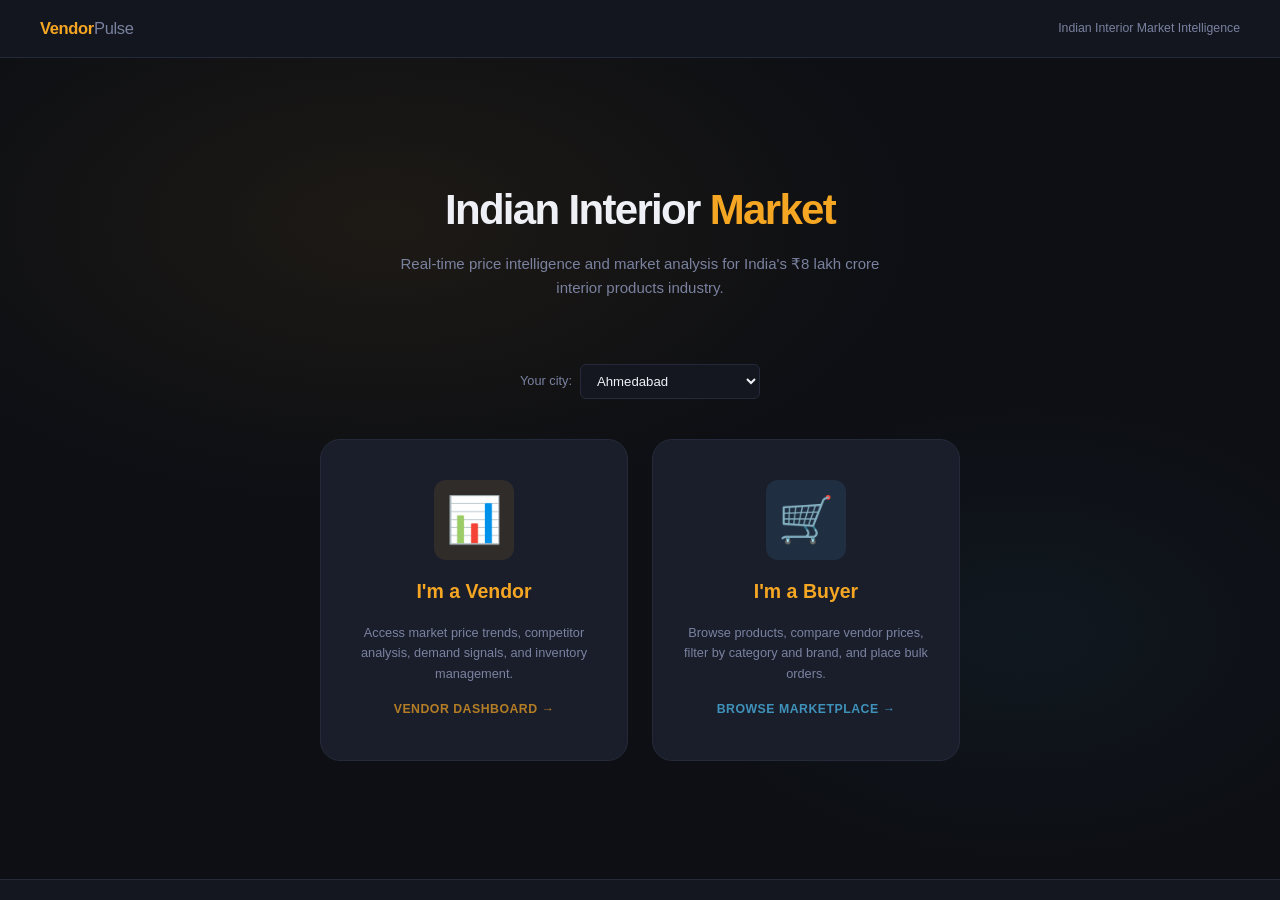
==== commit a836eacc: "feat: full market analyser — vendor + customer dashboards" ====
--- a/index.html
+++ b/index.html
@@ -1,577 +1,199 @@
-<!DOCTYPE html>
-<html lang="en">
-<head>
-<meta charset="UTF-8">
-<meta name="viewport" content="width=device-width, initial-scale=1.0">
-<title>VendorPulse — Market Trends Dashboard</title>
-<script>
-/**
- * Skipped minification because the original files appears to be already minified.
- * Original file: /npm/chart.js@4.4.4/dist/chart.umd.js
- *
- * Do NOT use SRI with dynamically generated files! More information: https://www.jsdelivr.com/using-sri-with-dynamic-files
- */
-/*!
- * Chart.js v4.4.4
- * https://www.chartjs.org
- * (c) 2024 Chart.js Contributors
- * Released under the MIT License
- */
-!function(t,e){"object"==typeof exports&&"undefined"!=typeof module?module.exports=e():"function"==typeof define&&define.amd?define(e):(t="undefined"!=typeof globalThis?globalThis:t||self).Chart=e()}(this,(function(){"use strict";var t=Object.freeze({__proto__:null,get Colors(){return Go},get Decimation(){return Qo},get Filler(){return ma},get Legend(){return ya},get SubTitle(){return ka},get Title(){return Ma},get Tooltip(){return Ba}});function e(){}const i=(()=>{let t=0;return()=>t++})();function s(t){return null==t}function n(t){if(Array.isArray&&Array.isArray(t))return!0;const e=Object.prototype.toString.call(t);return"[object"===e.slice(0,7)&&"Array]"===e.slice(-6)}function o(t){return null!==t&&"[object Object]"===Object.prototype.toString.call(t)}function a(t){return("number"==typeof t||t instanceof Number)&&isFinite(+t)}function r(t,e){return a(t)?t:e}function l(t,e){return void 0===t?e:t}const h=(t,e)=>"string"==typeof t&&t.endsWith("%")?parseFloat(t)/100:+t/e,c=(t,e)=>"string"==typeof t&&t.endsWith("%")?parseFloat(t)/100*e:+t;function d(t,e,i){if(t&&"function"==typeof t.call)return t.apply(i,e)}function u(t,e,i,s){let a,r,l;if(n(t))if(r=t.length,s)for(a=r-1;a>=0;a--)e.call(i,t[a],a);else for(a=0;a<r;a++)e.call(i,t[a],a);else if(o(t))for(l=Object.keys(t),r=l.length,a=0;a<r;a++)e.call(i,t[l[a]],l[a])}function f(t,e){let i,s,n,o;if(!t||!e||t.length!==e.length)return!1;for(i=0,s=t.length;i<s;++i)if(n=t[i],o=e[i],n.datasetIndex!==o.datasetIndex||n.index!==o.index)return!1;return!0}function g(t){if(n(t))return t.map(g);if(o(t)){const e=Object.create(null),i=Object.keys(t),s=i.length;let n=0;for(;n<s;++n)e[i[n]]=g(t[i[n]]);return e}return t}function p(t){return-1===["__proto__","prototype","constructor"].indexOf(t)}function m(t,e,i,s){if(!p(t))return;const n=e[t],a=i[t];o(n)&&o(a)?x(n,a,s):e[t]=g(a)}function x(t,e,i){const s=n(e)?e:[e],a=s.length;if(!o(t))return t;const r=(i=i||{}).merger||m;let l;for(let e=0;e<a;++e){if(l=s[e],!o(l))continue;const n=Object.keys(l);for(let e=0,s=n.length;e<s;++e)r(n[e],t,l,i)}return t}function b(t,e){return x(t,e,{merger:_})}function _(t,e,i){if(!p(t))return;const s=e[t],n=i[t];o(s)&&o(n)?b(s,n):Object.prototype.hasOwnProperty.call(e,t)||(e[t]=g(n))}const y={"":t=>t,x:t=>t.x,y:t=>t.y};function v(t){const e=t.split("."),i=[];let s="";for(const t of e)s+=t,s.endsWith("\\")?s=s.slice(0,-1)+".":(i.push(s),s="");return i}function M(t,e){const i=y[e]||(y[e]=function(t){const e=v(t);return t=>{for(const i of e){if(""===i)break;t=t&&t[i]}return t}}(e));return i(t)}function w(t){return t.charAt(0).toUpperCase()+t.slice(1)}const k=t=>void 0!==t,S=t=>"function"==typeof t,P=(t,e)=>{if(t.size!==e.size)return!1;for(const i of t)if(!e.has(i))return!1;return!0};function D(t){return"mouseup"===t.type||"click"===t.type||"contextmenu"===t.type}const C=Math.PI,O=2*C,A=O+C,T=Number.POSITIVE_INFINITY,L=C/180,E=C/2,R=C/4,I=2*C/3,z=Math.log10,F=Math.sign;function V(t,e,i){return Math.abs(t-e)<i}function B(t){const e=Math.round(t);t=V(t,e,t/1e3)?e:t;const i=Math.pow(10,Math.floor(z(t))),s=t/i;return(s<=1?1:s<=2?2:s<=5?5:10)*i}function W(t){const e=[],i=Math.sqrt(t);let s;for(s=1;s<i;s++)t%s==0&&(e.push(s),e.push(t/s));return i===(0|i)&&e.push(i),e.sort(((t,e)=>t-e)).pop(),e}function N(t){return!isNaN(parseFloat(t))&&isFinite(t)}function H(t,e){const i=Math.round(t);return i-e<=t&&i+e>=t}function j(t,e,i){let s,n,o;for(s=0,n=t.length;s<n;s++)o=t[s][i],isNaN(o)||(e.min=Math.min(e.min,o),e.max=Math.max(e.max,o))}function $(t){return t*(C/180)}function Y(t){return t*(180/C)}function U(t){if(!a(t))return;let e=1,i=0;for(;Math.round(t*e)/e!==t;)e*=10,i++;return i}function X(t,e){const i=e.x-t.x,s=e.y-t.y,n=Math.sqrt(i*i+s*s);let o=Math.atan2(s,i);return o<-.5*C&&(o+=O),{angle:o,distance:n}}function q(t,e){return Math.sqrt(Math.pow(e.x-t.x,2)+Math.pow(e.y-t.y,2))}function K(t,e){return(t-e+A)%O-C}function G(t){return(t%O+O)%O}function Z(t,e,i,s){const n=G(t),o=G(e),a=G(i),r=G(o-n),l=G(a-n),h=G(n-o),c=G(n-a);return n===o||n===a||s&&o===a||r>l&&h<c}function J(t,e,i){return Math.max(e,Math.min(i,t))}function Q(t){return J(t,-32768,32767)}function tt(t,e,i,s=1e-6){return t>=Math.min(e,i)-s&&t<=Math.max(e,i)+s}function et(t,e,i){i=i||(i=>t[i]<e);let s,n=t.length-1,o=0;for(;n-o>1;)s=o+n>>1,i(s)?o=s:n=s;return{lo:o,hi:n}}const it=(t,e,i,s)=>et(t,i,s?s=>{const n=t[s][e];return n<i||n===i&&t[s+1][e]===i}:s=>t[s][e]<i),st=(t,e,i)=>et(t,i,(s=>t[s][e]>=i));function nt(t,e,i){let s=0,n=t.length;for(;s<n&&t[s]<e;)s++;for(;n>s&&t[n-1]>i;)n--;return s>0||n<t.length?t.slice(s,n):t}const ot=["push","pop","shift","splice","unshift"];function at(t,e){t._chartjs?t._chartjs.listeners.push(e):(Object.defineProperty(t,"_chartjs",{configurable:!0,enumerable:!1,value:{listeners:[e]}}),ot.forEach((e=>{const i="_onData"+w(e),s=t[e];Object.defineProperty(t,e,{configurable:!0,enumerable:!1,value(...e){const n=s.apply(this,e);return t._chartjs.listeners.forEach((t=>{"function"==typeof t[i]&&t[i](...e)})),n}})})))}function rt(t,e){const i=t._chartjs;if(!i)return;const s=i.listeners,n=s.indexOf(e);-1!==n&&s.splice(n,1),s.length>0||(ot.forEach((e=>{delete t[e]})),delete t._chartjs)}function lt(t){const e=new Set(t);return e.size===t.length?t:Array.from(e)}const ht="undefined"==typeof window?function(t){return t()}:window.requestAnimationFrame;function ct(t,e){let i=[],s=!1;return function(...n){i=n,s||(s=!0,ht.call(window,(()=>{s=!1,t.apply(e,i)})))}}function dt(t,e){let i;return function(...s){return e?(clearTimeout(i),i=setTimeout(t,e,s)):t.apply(this,s),e}}const ut=t=>"start"===t?"left":"end"===t?"right":"center",ft=(t,e,i)=>"start"===t?e:"end"===t?i:(e+i)/2,gt=(t,e,i,s)=>t===(s?"left":"right")?i:"center"===t?(e+i)/2:e;function pt(t,e,i){const s=e.length;let n=0,o=s;if(t._sorted){const{iScale:a,_parsed:r}=t,l=a.axis,{min:h,max:c,minDefined:d,maxDefined:u}=a.getUserBounds();d&&(n=J(Math.min(it(r,l,h).lo,i?s:it(e,l,a.getPixelForValue(h)).lo),0,s-1)),o=u?J(Math.max(it(r,a.axis,c,!0).hi+1,i?0:it(e,l,a.getPixelForValue(c),!0).hi+1),n,s)-n:s-n}return{start:n,count:o}}function mt(t){const{xScale:e,yScale:i,_scaleRanges:s}=t,n={xmin:e.min,xmax:e.max,ymin:i.min,ymax:i.max};if(!s)return t._scaleRanges=n,!0;const o=s.xmin!==e.min||s.xmax!==e.max||s.ymin!==i.min||s.ymax!==i.max;return Object.assign(s,n),o}class xt{constructor(){this._request=null,this._charts=new Map,this._running=!1,this._lastDate=void 0}_notify(t,e,i,s){const n=e.listeners[s],o=e.duration;n.forEach((s=>s({chart:t,initial:e.initial,numSteps:o,currentStep:Math.min(i-e.start,o)})))}_refresh(){this._request||(this._running=!0,this._request=ht.call(window,(()=>{this._update(),this._request=null,this._running&&this._refresh()})))}_update(t=Date.now()){let e=0;this._charts.forEach(((i,s)=>{if(!i.running||!i.items.length)return;const n=i.items;let o,a=n.length-1,r=!1;for(;a>=0;--a)o=n[a],o._active?(o._total>i.duration&&(i.duration=o._total),o.tick(t),r=!0):(n[a]=n[n.length-1],n.pop());r&&(s.draw(),this._notify(s,i,t,"progress")),n.length||(i.running=!1,this._notify(s,i,t,"complete"),i.initial=!1),e+=n.length})),this._lastDate=t,0===e&&(this._running=!1)}_getAnims(t){const e=this._charts;let i=e.get(t);return i||(i={running:!1,initial:!0,items:[],listeners:{complete:[],progress:[]}},e.set(t,i)),i}listen(t,e,i){this._getAnims(t).listeners[e].push(i)}add(t,e){e&&e.length&&this._getAnims(t).items.push(...e)}has(t){return this._getAnims(t).items.length>0}start(t){const e=this._charts.get(t);e&&(e.running=!0,e.start=Date.now(),e.duration=e.items.reduce(((t,e)=>Math.max(t,e._duration)),0),this._refresh())}running(t){if(!this._running)return!1;const e=this._charts.get(t);return!!(e&&e.running&&e.items.length)}stop(t){const e=this._charts.get(t);if(!e||!e.items.length)return;const i=e.items;let s=i.length-1;for(;s>=0;--s)i[s].cancel();e.items=[],this._notify(t,e,Date.now(),"complete")}remove(t){return this._charts.delete(t)}}var bt=new xt;
-/*!
- * @kurkle/color v0.3.2
- * https://github.com/kurkle/color#readme
- * (c) 2023 Jukka Kurkela
- * Released under the MIT License
- */function _t(t){return t+.5|0}const yt=(t,e,i)=>Math.max(Math.min(t,i),e);function vt(t){return yt(_t(2.55*t),0,255)}function Mt(t){return yt(_t(255*t),0,255)}function wt(t){return yt(_t(t/2.55)/100,0,1)}function kt(t){return yt(_t(100*t),0,100)}const St={0:0,1:1,2:2,3:3,4:4,5:5,6:6,7:7,8:8,9:9,A:10,B:11,C:12,D:13,E:14,F:15,a:10,b:11,c:12,d:13,e:14,f:15},Pt=[..."0123456789ABCDEF"],Dt=t=>Pt[15&t],Ct=t=>Pt[(240&t)>>4]+Pt[15&t],Ot=t=>(240&t)>>4==(15&t);function At(t){var e=(t=>Ot(t.r)&&Ot(t.g)&&Ot(t.b)&&Ot(t.a))(t)?Dt:Ct;return t?"#"+e(t.r)+e(t.g)+e(t.b)+((t,e)=>t<255?e(t):"")(t.a,e):void 0}const Tt=/^(hsla?|hwb|hsv)\(\s*([-+.e\d]+)(?:deg)?[\s,]+([-+.e\d]+)%[\s,]+([-+.e\d]+)%(?:[\s,]+([-+.e\d]+)(%)?)?\s*\)$/;function Lt(t,e,i){const s=e*Math.min(i,1-i),n=(e,n=(e+t/30)%12)=>i-s*Math.max(Math.min(n-3,9-n,1),-1);return[n(0),n(8),n(4)]}function Et(t,e,i){const s=(s,n=(s+t/60)%6)=>i-i*e*Math.max(Math.min(n,4-n,1),0);return[s(5),s(3),s(1)]}function Rt(t,e,i){const s=Lt(t,1,.5);let n;for(e+i>1&&(n=1/(e+i),e*=n,i*=n),n=0;n<3;n++)s[n]*=1-e-i,s[n]+=e;return s}function It(t){const e=t.r/255,i=t.g/255,s=t.b/255,n=Math.max(e,i,s),o=Math.min(e,i,s),a=(n+o)/2;let r,l,h;return n!==o&&(h=n-o,l=a>.5?h/(2-n-o):h/(n+o),r=function(t,e,i,s,n){return t===n?(e-i)/s+(e<i?6:0):e===n?(i-t)/s+2:(t-e)/s+4}(e,i,s,h,n),r=60*r+.5),[0|r,l||0,a]}function zt(t,e,i,s){return(Array.isArray(e)?t(e[0],e[1],e[2]):t(e,i,s)).map(Mt)}function Ft(t,e,i){return zt(Lt,t,e,i)}function Vt(t){return(t%360+360)%360}function Bt(t){const e=Tt.exec(t);let i,s=255;if(!e)return;e[5]!==i&&(s=e[6]?vt(+e[5]):Mt(+e[5]));const n=Vt(+e[2]),o=+e[3]/100,a=+e[4]/100;return i="hwb"===e[1]?function(t,e,i){return zt(Rt,t,e,i)}(n,o,a):"hsv"===e[1]?function(t,e,i){return zt(Et,t,e,i)}(n,o,a):Ft(n,o,a),{r:i[0],g:i[1],b:i[2],a:s}}const Wt={x:"dark",Z:"light",Y:"re",X:"blu",W:"gr",V:"medium",U:"slate",A:"ee",T:"ol",S:"or",B:"ra",C:"lateg",D:"ights",R:"in",Q:"turquois",E:"hi",P:"ro",O:"al",N:"le",M:"de",L:"yello",F:"en",K:"ch",G:"arks",H:"ea",I:"ightg",J:"wh"},Nt={OiceXe:"f0f8ff",antiquewEte:"faebd7",aqua:"ffff",aquamarRe:"7fffd4",azuY:"f0ffff",beige:"f5f5dc",bisque:"ffe4c4",black:"0",blanKedOmond:"ffebcd",Xe:"ff",XeviTet:"8a2be2",bPwn:"a52a2a",burlywood:"deb887",caMtXe:"5f9ea0",KartYuse:"7fff00",KocTate:"d2691e",cSO:"ff7f50",cSnflowerXe:"6495ed",cSnsilk:"fff8dc",crimson:"dc143c",cyan:"ffff",xXe:"8b",xcyan:"8b8b",xgTMnPd:"b8860b",xWay:"a9a9a9",xgYF:"6400",xgYy:"a9a9a9",xkhaki:"bdb76b",xmagFta:"8b008b",xTivegYF:"556b2f",xSange:"ff8c00",xScEd:"9932cc",xYd:"8b0000",xsOmon:"e9967a",xsHgYF:"8fbc8f",xUXe:"483d8b",xUWay:"2f4f4f",xUgYy:"2f4f4f",xQe:"ced1",xviTet:"9400d3",dAppRk:"ff1493",dApskyXe:"bfff",dimWay:"696969",dimgYy:"696969",dodgerXe:"1e90ff",fiYbrick:"b22222",flSOwEte:"fffaf0",foYstWAn:"228b22",fuKsia:"ff00ff",gaRsbSo:"dcdcdc",ghostwEte:"f8f8ff",gTd:"ffd700",gTMnPd:"daa520",Way:"808080",gYF:"8000",gYFLw:"adff2f",gYy:"808080",honeyMw:"f0fff0",hotpRk:"ff69b4",RdianYd:"cd5c5c",Rdigo:"4b0082",ivSy:"fffff0",khaki:"f0e68c",lavFMr:"e6e6fa",lavFMrXsh:"fff0f5",lawngYF:"7cfc00",NmoncEffon:"fffacd",ZXe:"add8e6",ZcSO:"f08080",Zcyan:"e0ffff",ZgTMnPdLw:"fafad2",ZWay:"d3d3d3",ZgYF:"90ee90",ZgYy:"d3d3d3",ZpRk:"ffb6c1",ZsOmon:"ffa07a",ZsHgYF:"20b2aa",ZskyXe:"87cefa",ZUWay:"778899",ZUgYy:"778899",ZstAlXe:"b0c4de",ZLw:"ffffe0",lime:"ff00",limegYF:"32cd32",lRF:"faf0e6",magFta:"ff00ff",maPon:"800000",VaquamarRe:"66cdaa",VXe:"cd",VScEd:"ba55d3",VpurpN:"9370db",VsHgYF:"3cb371",VUXe:"7b68ee",VsprRggYF:"fa9a",VQe:"48d1cc",VviTetYd:"c71585",midnightXe:"191970",mRtcYam:"f5fffa",mistyPse:"ffe4e1",moccasR:"ffe4b5",navajowEte:"ffdead",navy:"80",Tdlace:"fdf5e6",Tive:"808000",TivedBb:"6b8e23",Sange:"ffa500",SangeYd:"ff4500",ScEd:"da70d6",pOegTMnPd:"eee8aa",pOegYF:"98fb98",pOeQe:"afeeee",pOeviTetYd:"db7093",papayawEp:"ffefd5",pHKpuff:"ffdab9",peru:"cd853f",pRk:"ffc0cb",plum:"dda0dd",powMrXe:"b0e0e6",purpN:"800080",YbeccapurpN:"663399",Yd:"ff0000",Psybrown:"bc8f8f",PyOXe:"4169e1",saddNbPwn:"8b4513",sOmon:"fa8072",sandybPwn:"f4a460",sHgYF:"2e8b57",sHshell:"fff5ee",siFna:"a0522d",silver:"c0c0c0",skyXe:"87ceeb",UXe:"6a5acd",UWay:"708090",UgYy:"708090",snow:"fffafa",sprRggYF:"ff7f",stAlXe:"4682b4",tan:"d2b48c",teO:"8080",tEstN:"d8bfd8",tomato:"ff6347",Qe:"40e0d0",viTet:"ee82ee",JHt:"f5deb3",wEte:"ffffff",wEtesmoke:"f5f5f5",Lw:"ffff00",LwgYF:"9acd32"};let Ht;function jt(t){Ht||(Ht=function(){const t={},e=Object.keys(Nt),i=Object.keys(Wt);let s,n,o,a,r;for(s=0;s<e.length;s++){for(a=r=e[s],n=0;n<i.length;n++)o=i[n],r=r.replace(o,Wt[o]);o=parseInt(Nt[a],16),t[r]=[o>>16&255,o>>8&255,255&o]}return t}(),Ht.transparent=[0,0,0,0]);const e=Ht[t.toLowerCase()];return e&&{r:e[0],g:e[1],b:e[2],a:4===e.length?e[3]:255}}const $t=/^rgba?\(\s*([-+.\d]+)(%)?[\s,]+([-+.e\d]+)(%)?[\s,]+([-+.e\d]+)(%)?(?:[\s,/]+([-+.e\d]+)(%)?)?\s*\)$/;const Yt=t=>t<=.0031308?12.92*t:1.055*Math.pow(t,1/2.4)-.055,Ut=t=>t<=.04045?t/12.92:Math.pow((t+.055)/1.055,2.4);function Xt(t,e,i){if(t){let s=It(t);s[e]=Math.max(0,Math.min(s[e]+s[e]*i,0===e?360:1)),s=Ft(s),t.r=s[0],t.g=s[1],t.b=s[2]}}function qt(t,e){return t?Object.assign(e||{},t):t}function Kt(t){var e={r:0,g:0,b:0,a:255};return Array.isArray(t)?t.length>=3&&(e={r:t[0],g:t[1],b:t[2],a:255},t.length>3&&(e.a=Mt(t[3]))):(e=qt(t,{r:0,g:0,b:0,a:1})).a=Mt(e.a),e}function Gt(t){return"r"===t.charAt(0)?function(t){const e=$t.exec(t);let i,s,n,o=255;if(e){if(e[7]!==i){const t=+e[7];o=e[8]?vt(t):yt(255*t,0,255)}return i=+e[1],s=+e[3],n=+e[5],i=255&(e[2]?vt(i):yt(i,0,255)),s=255&(e[4]?vt(s):yt(s,0,255)),n=255&(e[6]?vt(n):yt(n,0,255)),{r:i,g:s,b:n,a:o}}}(t):Bt(t)}class Zt{constructor(t){if(t instanceof Zt)return t;const e=typeof t;let i;var s,n,o;"object"===e?i=Kt(t):"string"===e&&(o=(s=t).length,"#"===s[0]&&(4===o||5===o?n={r:255&17*St[s[1]],g:255&17*St[s[2]],b:255&17*St[s[3]],a:5===o?17*St[s[4]]:255}:7!==o&&9!==o||(n={r:St[s[1]]<<4|St[s[2]],g:St[s[3]]<<4|St[s[4]],b:St[s[5]]<<4|St[s[6]],a:9===o?St[s[7]]<<4|St[s[8]]:255})),i=n||jt(t)||Gt(t)),this._rgb=i,this._valid=!!i}get valid(){return this._valid}get rgb(){var t=qt(this._rgb);return t&&(t.a=wt(t.a)),t}set rgb(t){this._rgb=Kt(t)}rgbString(){return this._valid?(t=this._rgb)&&(t.a<255?`rgba(${t.r}, ${t.g}, ${t.b}, ${wt(t.a)})`:`rgb(${t.r}, ${t.g}, ${t.b})`):void 0;var t}hexString(){return this._valid?At(this._rgb):void 0}hslString(){return this._valid?function(t){if(!t)return;const e=It(t),i=e[0],s=kt(e[1]),n=kt(e[2]);return t.a<255?`hsla(${i}, ${s}%, ${n}%, ${wt(t.a)})`:`hsl(${i}, ${s}%, ${n}%)`}(this._rgb):void 0}mix(t,e){if(t){const i=this.rgb,s=t.rgb;let n;const o=e===n?.5:e,a=2*o-1,r=i.a-s.a,l=((a*r==-1?a:(a+r)/(1+a*r))+1)/2;n=1-l,i.r=255&l*i.r+n*s.r+.5,i.g=255&l*i.g+n*s.g+.5,i.b=255&l*i.b+n*s.b+.5,i.a=o*i.a+(1-o)*s.a,this.rgb=i}return this}interpolate(t,e){return t&&(this._rgb=function(t,e,i){const s=Ut(wt(t.r)),n=Ut(wt(t.g)),o=Ut(wt(t.b));return{r:Mt(Yt(s+i*(Ut(wt(e.r))-s))),g:Mt(Yt(n+i*(Ut(wt(e.g))-n))),b:Mt(Yt(o+i*(Ut(wt(e.b))-o))),a:t.a+i*(e.a-t.a)}}(this._rgb,t._rgb,e)),this}clone(){return new Zt(this.rgb)}alpha(t){return this._rgb.a=Mt(t),this}clearer(t){return this._rgb.a*=1-t,this}greyscale(){const t=this._rgb,e=_t(.3*t.r+.59*t.g+.11*t.b);return t.r=t.g=t.b=e,this}opaquer(t){return this._rgb.a*=1+t,this}negate(){const t=this._rgb;return t.r=255-t.r,t.g=255-t.g,t.b=255-t.b,this}lighten(t){return Xt(this._rgb,2,t),this}darken(t){return Xt(this._rgb,2,-t),this}saturate(t){return Xt(this._rgb,1,t),this}desaturate(t){return Xt(this._rgb,1,-t),this}rotate(t){return function(t,e){var i=It(t);i[0]=Vt(i[0]+e),i=Ft(i),t.r=i[0],t.g=i[1],t.b=i[2]}(this._rgb,t),this}}function Jt(t){if(t&&"object"==typeof t){const e=t.toString();return"[object CanvasPattern]"===e||"[object CanvasGradient]"===e}return!1}function Qt(t){return Jt(t)?t:new Zt(t)}function te(t){return Jt(t)?t:new Zt(t).saturate(.5).darken(.1).hexString()}const ee=["x","y","borderWidth","radius","tension"],ie=["color","borderColor","backgroundColor"];const se=new Map;function ne(t,e,i){return function(t,e){e=e||{};const i=t+JSON.stringify(e);let s=se.get(i);return s||(s=new Intl.NumberFormat(t,e),se.set(i,s)),s}(e,i).format(t)}const oe={values:t=>n(t)?t:""+t,numeric(t,e,i){if(0===t)return"0";const s=this.chart.options.locale;let n,o=t;if(i.length>1){const e=Math.max(Math.abs(i[0].value),Math.abs(i[i.length-1].value));(e<1e-4||e>1e15)&&(n="scientific"),o=function(t,e){let i=e.length>3?e[2].value-e[1].value:e[1].value-e[0].value;Math.abs(i)>=1&&t!==Math.floor(t)&&(i=t-Math.floor(t));return i}(t,i)}const a=z(Math.abs(o)),r=isNaN(a)?1:Math.max(Math.min(-1*Math.floor(a),20),0),l={notation:n,minimumFractionDigits:r,maximumFractionDigits:r};return Object.assign(l,this.options.ticks.format),ne(t,s,l)},logarithmic(t,e,i){if(0===t)return"0";const s=i[e].significand||t/Math.pow(10,Math.floor(z(t)));return[1,2,3,5,10,15].includes(s)||e>.8*i.length?oe.numeric.call(this,t,e,i):""}};var ae={formatters:oe};const re=Object.create(null),le=Object.create(null);function he(t,e){if(!e)return t;const i=e.split(".");for(let e=0,s=i.length;e<s;++e){const s=i[e];t=t[s]||(t[s]=Object.create(null))}return t}function ce(t,e,i){return"string"==typeof e?x(he(t,e),i):x(he(t,""),e)}class de{constructor(t,e){this.animation=void 0,this.backgroundColor="rgba(0,0,0,0.1)",this.borderColor="rgba(0,0,0,0.1)",this.color="#666",this.datasets={},this.devicePixelRatio=t=>t.chart.platform.getDevicePixelRatio(),this.elements={},this.events=["mousemove","mouseout","click","touchstart","touchmove"],this.font={family:"'Helvetica Neue', 'Helvetica', 'Arial', sans-serif",size:12,style:"normal",lineHeight:1.2,weight:null},this.hover={},this.hoverBackgroundColor=(t,e)=>te(e.backgroundColor),this.hoverBorderColor=(t,e)=>te(e.borderColor),this.hoverColor=(t,e)=>te(e.color),this.indexAxis="x",this.interaction={mode:"nearest",intersect:!0,includeInvisible:!1},this.maintainAspectRatio=!0,this.onHover=null,this.onClick=null,this.parsing=!0,this.plugins={},this.responsive=!0,this.scale=void 0,this.scales={},this.showLine=!0,this.drawActiveElementsOnTop=!0,this.describe(t),this.apply(e)}set(t,e){return ce(this,t,e)}get(t){return he(this,t)}describe(t,e){return ce(le,t,e)}override(t,e){return ce(re,t,e)}route(t,e,i,s){const n=he(this,t),a=he(this,i),r="_"+e;Object.defineProperties(n,{[r]:{value:n[e],writable:!0},[e]:{enumerable:!0,get(){const t=this[r],e=a[s];return o(t)?Object.assign({},e,t):l(t,e)},set(t){this[r]=t}}})}apply(t){t.forEach((t=>t(this)))}}var ue=new de({_scriptable:t=>!t.startsWith("on"),_indexable:t=>"events"!==t,hover:{_fallback:"interaction"},interaction:{_scriptable:!1,_indexable:!1}},[function(t){t.set("animation",{delay:void 0,duration:1e3,easing:"easeOutQuart",fn:void 0,from:void 0,loop:void 0,to:void 0,type:void 0}),t.describe("animation",{_fallback:!1,_indexable:!1,_scriptable:t=>"onProgress"!==t&&"onComplete"!==t&&"fn"!==t}),t.set("animations",{colors:{type:"color",properties:ie},numbers:{type:"number",properties:ee}}),t.describe("animations",{_fallback:"animation"}),t.set("transitions",{active:{animation:{duration:400}},resize:{animation:{duration:0}},show:{animations:{colors:{from:"transparent"},visible:{type:"boolean",duration:0}}},hide:{animations:{colors:{to:"transparent"},visible:{type:"boolean",easing:"linear",fn:t=>0|t}}}})},function(t){t.set("layout",{autoPadding:!0,padding:{top:0,right:0,bottom:0,left:0}})},function(t){t.set("scale",{display:!0,offset:!1,reverse:!1,beginAtZero:!1,bounds:"ticks",clip:!0,grace:0,grid:{display:!0,lineWidth:1,drawOnChartArea:!0,drawTicks:!0,tickLength:8,tickWidth:(t,e)=>e.lineWidth,tickColor:(t,e)=>e.color,offset:!1},border:{display:!0,dash:[],dashOffset:0,width:1},title:{display:!1,text:"",padding:{top:4,bottom:4}},ticks:{minRotation:0,maxRotation:50,mirror:!1,textStrokeWidth:0,textStrokeColor:"",padding:3,display:!0,autoSkip:!0,autoSkipPadding:3,labelOffset:0,callback:ae.formatters.values,minor:{},major:{},align:"center",crossAlign:"near",showLabelBackdrop:!1,backdropColor:"rgba(255, 255, 255, 0.75)",backdropPadding:2}}),t.route("scale.ticks","color","","color"),t.route("scale.grid","color","","borderColor"),t.route("scale.border","color","","borderColor"),t.route("scale.title","color","","color"),t.describe("scale",{_fallback:!1,_scriptable:t=>!t.startsWith("before")&&!t.startsWith("after")&&"callback"!==t&&"parser"!==t,_indexable:t=>"borderDash"!==t&&"tickBorderDash"!==t&&"dash"!==t}),t.describe("scales",{_fallback:"scale"}),t.describe("scale.ticks",{_scriptable:t=>"backdropPadding"!==t&&"callback"!==t,_indexable:t=>"backdropPadding"!==t})}]);function fe(){return"undefined"!=typeof window&&"undefined"!=typeof document}function ge(t){let e=t.parentNode;return e&&"[object ShadowRoot]"===e.toString()&&(e=e.host),e}function pe(t,e,i){let s;return"string"==typeof t?(s=parseInt(t,10),-1!==t.indexOf("%")&&(s=s/100*e.parentNode[i])):s=t,s}const me=t=>t.ownerDocument.defaultView.getComputedStyle(t,null);function xe(t,e){return me(t).getPropertyValue(e)}const be=["top","right","bottom","left"];function _e(t,e,i){const s={};i=i?"-"+i:"";for(let n=0;n<4;n++){const o=be[n];s[o]=parseFloat(t[e+"-"+o+i])||0}return s.width=s.left+s.right,s.height=s.top+s.bottom,s}const ye=(t,e,i)=>(t>0||e>0)&&(!i||!i.shadowRoot);function ve(t,e){if("native"in t)return t;const{canvas:i,currentDevicePixelRatio:s}=e,n=me(i),o="border-box"===n.boxSizing,a=_e(n,"padding"),r=_e(n,"border","width"),{x:l,y:h,box:c}=function(t,e){const i=t.touches,s=i&&i.length?i[0]:t,{offsetX:n,offsetY:o}=s;let a,r,l=!1;if(ye(n,o,t.target))a=n,r=o;else{const t=e.getBoundingClientRect();a=s.clientX-t.left,r=s.clientY-t.top,l=!0}return{x:a,y:r,box:l}}(t,i),d=a.left+(c&&r.left),u=a.top+(c&&r.top);let{width:f,height:g}=e;return o&&(f-=a.width+r.width,g-=a.height+r.height),{x:Math.round((l-d)/f*i.width/s),y:Math.round((h-u)/g*i.height/s)}}const Me=t=>Math.round(10*t)/10;function we(t,e,i,s){const n=me(t),o=_e(n,"margin"),a=pe(n.maxWidth,t,"clientWidth")||T,r=pe(n.maxHeight,t,"clientHeight")||T,l=function(t,e,i){let s,n;if(void 0===e||void 0===i){const o=t&&ge(t);if(o){const t=o.getBoundingClientRect(),a=me(o),r=_e(a,"border","width"),l=_e(a,"padding");e=t.width-l.width-r.width,i=t.height-l.height-r.height,s=pe(a.maxWidth,o,"clientWidth"),n=pe(a.maxHeight,o,"clientHeight")}else e=t.clientWidth,i=t.clientHeight}return{width:e,height:i,maxWidth:s||T,maxHeight:n||T}}(t,e,i);let{width:h,height:c}=l;if("content-box"===n.boxSizing){const t=_e(n,"border","width"),e=_e(n,"padding");h-=e.width+t.width,c-=e.height+t.height}h=Math.max(0,h-o.width),c=Math.max(0,s?h/s:c-o.height),h=Me(Math.min(h,a,l.maxWidth)),c=Me(Math.min(c,r,l.maxHeight)),h&&!c&&(c=Me(h/2));return(void 0!==e||void 0!==i)&&s&&l.height&&c>l.height&&(c=l.height,h=Me(Math.floor(c*s))),{width:h,height:c}}function ke(t,e,i){const s=e||1,n=Math.floor(t.height*s),o=Math.floor(t.width*s);t.height=Math.floor(t.height),t.width=Math.floor(t.width);const a=t.canvas;return a.style&&(i||!a.style.height&&!a.style.width)&&(a.style.height=`${t.height}px`,a.style.width=`${t.width}px`),(t.currentDevicePixelRatio!==s||a.height!==n||a.width!==o)&&(t.currentDevicePixelRatio=s,a.height=n,a.width=o,t.ctx.setTransform(s,0,0,s,0,0),!0)}const Se=function(){let t=!1;try{const e={get passive(){return t=!0,!1}};fe()&&(window.addEventListener("test",null,e),window.removeEventListener("test",null,e))}catch(t){}return t}();function Pe(t,e){const i=xe(t,e),s=i&&i.match(/^(\d+)(\.\d+)?px$/);return s?+s[1]:void 0}function De(t){return!t||s(t.size)||s(t.family)?null:(t.style?t.style+" ":"")+(t.weight?t.weight+" ":"")+t.size+"px "+t.family}function Ce(t,e,i,s,n){let o=e[n];return o||(o=e[n]=t.measureText(n).width,i.push(n)),o>s&&(s=o),s}function Oe(t,e,i,s){let o=(s=s||{}).data=s.data||{},a=s.garbageCollect=s.garbageCollect||[];s.font!==e&&(o=s.data={},a=s.garbageCollect=[],s.font=e),t.save(),t.font=e;let r=0;const l=i.length;let h,c,d,u,f;for(h=0;h<l;h++)if(u=i[h],null==u||n(u)){if(n(u))for(c=0,d=u.length;c<d;c++)f=u[c],null==f||n(f)||(r=Ce(t,o,a,r,f))}else r=Ce(t,o,a,r,u);t.restore();const g=a.length/2;if(g>i.length){for(h=0;h<g;h++)delete o[a[h]];a.splice(0,g)}return r}function Ae(t,e,i){const s=t.currentDevicePixelRatio,n=0!==i?Math.max(i/2,.5):0;return Math.round((e-n)*s)/s+n}function Te(t,e){(e||t)&&((e=e||t.getContext("2d")).save(),e.resetTransform(),e.clearRect(0,0,t.width,t.height),e.restore())}function Le(t,e,i,s){Ee(t,e,i,s,null)}function Ee(t,e,i,s,n){let o,a,r,l,h,c,d,u;const f=e.pointStyle,g=e.rotation,p=e.radius;let m=(g||0)*L;if(f&&"object"==typeof f&&(o=f.toString(),"[object HTMLImageElement]"===o||"[object HTMLCanvasElement]"===o))return t.save(),t.translate(i,s),t.rotate(m),t.drawImage(f,-f.width/2,-f.height/2,f.width,f.height),void t.restore();if(!(isNaN(p)||p<=0)){switch(t.beginPath(),f){default:n?t.ellipse(i,s,n/2,p,0,0,O):t.arc(i,s,p,0,O),t.closePath();break;case"triangle":c=n?n/2:p,t.moveTo(i+Math.sin(m)*c,s-Math.cos(m)*p),m+=I,t.lineTo(i+Math.sin(m)*c,s-Math.cos(m)*p),m+=I,t.lineTo(i+Math.sin(m)*c,s-Math.cos(m)*p),t.closePath();break;case"rectRounded":h=.516*p,l=p-h,a=Math.cos(m+R)*l,d=Math.cos(m+R)*(n?n/2-h:l),r=Math.sin(m+R)*l,u=Math.sin(m+R)*(n?n/2-h:l),t.arc(i-d,s-r,h,m-C,m-E),t.arc(i+u,s-a,h,m-E,m),t.arc(i+d,s+r,h,m,m+E),t.arc(i-u,s+a,h,m+E,m+C),t.closePath();break;case"rect":if(!g){l=Math.SQRT1_2*p,c=n?n/2:l,t.rect(i-c,s-l,2*c,2*l);break}m+=R;case"rectRot":d=Math.cos(m)*(n?n/2:p),a=Math.cos(m)*p,r=Math.sin(m)*p,u=Math.sin(m)*(n?n/2:p),t.moveTo(i-d,s-r),t.lineTo(i+u,s-a),t.lineTo(i+d,s+r),t.lineTo(i-u,s+a),t.closePath();break;case"crossRot":m+=R;case"cross":d=Math.cos(m)*(n?n/2:p),a=Math.cos(m)*p,r=Math.sin(m)*p,u=Math.sin(m)*(n?n/2:p),t.moveTo(i-d,s-r),t.lineTo(i+d,s+r),t.moveTo(i+u,s-a),t.lineTo(i-u,s+a);break;case"star":d=Math.cos(m)*(n?n/2:p),a=Math.cos(m)*p,r=Math.sin(m)*p,u=Math.sin(m)*(n?n/2:p),t.moveTo(i-d,s-r),t.lineTo(i+d,s+r),t.moveTo(i+u,s-a),t.lineTo(i-u,s+a),m+=R,d=Math.cos(m)*(n?n/2:p),a=Math.cos(m)*p,r=Math.sin(m)*p,u=Math.sin(m)*(n?n/2:p),t.moveTo(i-d,s-r),t.lineTo(i+d,s+r),t.moveTo(i+u,s-a),t.lineTo(i-u,s+a);break;case"line":a=n?n/2:Math.cos(m)*p,r=Math.sin(m)*p,t.moveTo(i-a,s-r),t.lineTo(i+a,s+r);break;case"dash":t.moveTo(i,s),t.lineTo(i+Math.cos(m)*(n?n/2:p),s+Math.sin(m)*p);break;case!1:t.closePath()}t.fill(),e.borderWidth>0&&t.stroke()}}function Re(t,e,i){return i=i||.5,!e||t&&t.x>e.left-i&&t.x<e.right+i&&t.y>e.top-i&&t.y<e.bottom+i}function Ie(t,e){t.save(),t.beginPath(),t.rect(e.left,e.top,e.right-e.left,e.bottom-e.top),t.clip()}function ze(t){t.restore()}function Fe(t,e,i,s,n){if(!e)return t.lineTo(i.x,i.y);if("middle"===n){const s=(e.x+i.x)/2;t.lineTo(s,e.y),t.lineTo(s,i.y)}else"after"===n!=!!s?t.lineTo(e.x,i.y):t.lineTo(i.x,e.y);t.lineTo(i.x,i.y)}function Ve(t,e,i,s){if(!e)return t.lineTo(i.x,i.y);t.bezierCurveTo(s?e.cp1x:e.cp2x,s?e.cp1y:e.cp2y,s?i.cp2x:i.cp1x,s?i.cp2y:i.cp1y,i.x,i.y)}function Be(t,e,i,s,n){if(n.strikethrough||n.underline){const o=t.measureText(s),a=e-o.actualBoundingBoxLeft,r=e+o.actualBoundingBoxRight,l=i-o.actualBoundingBoxAscent,h=i+o.actualBoundingBoxDescent,c=n.strikethrough?(l+h)/2:h;t.strokeStyle=t.fillStyle,t.beginPath(),t.lineWidth=n.decorationWidth||2,t.moveTo(a,c),t.lineTo(r,c),t.stroke()}}function We(t,e){const i=t.fillStyle;t.fillStyle=e.color,t.fillRect(e.left,e.top,e.width,e.height),t.fillStyle=i}function Ne(t,e,i,o,a,r={}){const l=n(e)?e:[e],h=r.strokeWidth>0&&""!==r.strokeColor;let c,d;for(t.save(),t.font=a.string,function(t,e){e.translation&&t.translate(e.translation[0],e.translation[1]),s(e.rotation)||t.rotate(e.rotation),e.color&&(t.fillStyle=e.color),e.textAlign&&(t.textAlign=e.textAlign),e.textBaseline&&(t.textBaseline=e.textBaseline)}(t,r),c=0;c<l.length;++c)d=l[c],r.backdrop&&We(t,r.backdrop),h&&(r.strokeColor&&(t.strokeStyle=r.strokeColor),s(r.strokeWidth)||(t.lineWidth=r.strokeWidth),t.strokeText(d,i,o,r.maxWidth)),t.fillText(d,i,o,r.maxWidth),Be(t,i,o,d,r),o+=Number(a.lineHeight);t.restore()}function He(t,e){const{x:i,y:s,w:n,h:o,radius:a}=e;t.arc(i+a.topLeft,s+a.topLeft,a.topLeft,1.5*C,C,!0),t.lineTo(i,s+o-a.bottomLeft),t.arc(i+a.bottomLeft,s+o-a.bottomLeft,a.bottomLeft,C,E,!0),t.lineTo(i+n-a.bottomRight,s+o),t.arc(i+n-a.bottomRight,s+o-a.bottomRight,a.bottomRight,E,0,!0),t.lineTo(i+n,s+a.topRight),t.arc(i+n-a.topRight,s+a.topRight,a.topRight,0,-E,!0),t.lineTo(i+a.topLeft,s)}function je(t,e=[""],i,s,n=(()=>t[0])){const o=i||t;void 0===s&&(s=ti("_fallback",t));const a={[Symbol.toStringTag]:"Object",_cacheable:!0,_scopes:t,_rootScopes:o,_fallback:s,_getTarget:n,override:i=>je([i,...t],e,o,s)};return new Proxy(a,{deleteProperty:(e,i)=>(delete e[i],delete e._keys,delete t[0][i],!0),get:(i,s)=>qe(i,s,(()=>function(t,e,i,s){let n;for(const o of e)if(n=ti(Ue(o,t),i),void 0!==n)return Xe(t,n)?Je(i,s,t,n):n}(s,e,t,i))),getOwnPropertyDescriptor:(t,e)=>Reflect.getOwnPropertyDescriptor(t._scopes[0],e),getPrototypeOf:()=>Reflect.getPrototypeOf(t[0]),has:(t,e)=>ei(t).includes(e),ownKeys:t=>ei(t),set(t,e,i){const s=t._storage||(t._storage=n());return t[e]=s[e]=i,delete t._keys,!0}})}function $e(t,e,i,s){const a={_cacheable:!1,_proxy:t,_context:e,_subProxy:i,_stack:new Set,_descriptors:Ye(t,s),setContext:e=>$e(t,e,i,s),override:n=>$e(t.override(n),e,i,s)};return new Proxy(a,{deleteProperty:(e,i)=>(delete e[i],delete t[i],!0),get:(t,e,i)=>qe(t,e,(()=>function(t,e,i){const{_proxy:s,_context:a,_subProxy:r,_descriptors:l}=t;let h=s[e];S(h)&&l.isScriptable(e)&&(h=function(t,e,i,s){const{_proxy:n,_context:o,_subProxy:a,_stack:r}=i;if(r.has(t))throw new Error("Recursion detected: "+Array.from(r).join("->")+"->"+t);r.add(t);let l=e(o,a||s);r.delete(t),Xe(t,l)&&(l=Je(n._scopes,n,t,l));return l}(e,h,t,i));n(h)&&h.length&&(h=function(t,e,i,s){const{_proxy:n,_context:a,_subProxy:r,_descriptors:l}=i;if(void 0!==a.index&&s(t))return e[a.index%e.length];if(o(e[0])){const i=e,s=n._scopes.filter((t=>t!==i));e=[];for(const o of i){const i=Je(s,n,t,o);e.push($e(i,a,r&&r[t],l))}}return e}(e,h,t,l.isIndexable));Xe(e,h)&&(h=$e(h,a,r&&r[e],l));return h}(t,e,i))),getOwnPropertyDescriptor:(e,i)=>e._descriptors.allKeys?Reflect.has(t,i)?{enumerable:!0,configurable:!0}:void 0:Reflect.getOwnPropertyDescriptor(t,i),getPrototypeOf:()=>Reflect.getPrototypeOf(t),has:(e,i)=>Reflect.has(t,i),ownKeys:()=>Reflect.ownKeys(t),set:(e,i,s)=>(t[i]=s,delete e[i],!0)})}function Ye(t,e={scriptable:!0,indexable:!0}){const{_scriptable:i=e.scriptable,_indexable:s=e.indexable,_allKeys:n=e.allKeys}=t;return{allKeys:n,scriptable:i,indexable:s,isScriptable:S(i)?i:()=>i,isIndexable:S(s)?s:()=>s}}const Ue=(t,e)=>t?t+w(e):e,Xe=(t,e)=>o(e)&&"adapters"!==t&&(null===Object.getPrototypeOf(e)||e.constructor===Object);function qe(t,e,i){if(Object.prototype.hasOwnProperty.call(t,e)||"constructor"===e)return t[e];const s=i();return t[e]=s,s}function Ke(t,e,i){return S(t)?t(e,i):t}const Ge=(t,e)=>!0===t?e:"string"==typeof t?M(e,t):void 0;function Ze(t,e,i,s,n){for(const o of e){const e=Ge(i,o);if(e){t.add(e);const o=Ke(e._fallback,i,n);if(void 0!==o&&o!==i&&o!==s)return o}else if(!1===e&&void 0!==s&&i!==s)return null}return!1}function Je(t,e,i,s){const a=e._rootScopes,r=Ke(e._fallback,i,s),l=[...t,...a],h=new Set;h.add(s);let c=Qe(h,l,i,r||i,s);return null!==c&&((void 0===r||r===i||(c=Qe(h,l,r,c,s),null!==c))&&je(Array.from(h),[""],a,r,(()=>function(t,e,i){const s=t._getTarget();e in s||(s[e]={});const a=s[e];if(n(a)&&o(i))return i;return a||{}}(e,i,s))))}function Qe(t,e,i,s,n){for(;i;)i=Ze(t,e,i,s,n);return i}function ti(t,e){for(const i of e){if(!i)continue;const e=i[t];if(void 0!==e)return e}}function ei(t){let e=t._keys;return e||(e=t._keys=function(t){const e=new Set;for(const i of t)for(const t of Object.keys(i).filter((t=>!t.startsWith("_"))))e.add(t);return Array.from(e)}(t._scopes)),e}function ii(t,e,i,s){const{iScale:n}=t,{key:o="r"}=this._parsing,a=new Array(s);let r,l,h,c;for(r=0,l=s;r<l;++r)h=r+i,c=e[h],a[r]={r:n.parse(M(c,o),h)};return a}const si=Number.EPSILON||1e-14,ni=(t,e)=>e<t.length&&!t[e].skip&&t[e],oi=t=>"x"===t?"y":"x";function ai(t,e,i,s){const n=t.skip?e:t,o=e,a=i.skip?e:i,r=q(o,n),l=q(a,o);let h=r/(r+l),c=l/(r+l);h=isNaN(h)?0:h,c=isNaN(c)?0:c;const d=s*h,u=s*c;return{previous:{x:o.x-d*(a.x-n.x),y:o.y-d*(a.y-n.y)},next:{x:o.x+u*(a.x-n.x),y:o.y+u*(a.y-n.y)}}}function ri(t,e="x"){const i=oi(e),s=t.length,n=Array(s).fill(0),o=Array(s);let a,r,l,h=ni(t,0);for(a=0;a<s;++a)if(r=l,l=h,h=ni(t,a+1),l){if(h){const t=h[e]-l[e];n[a]=0!==t?(h[i]-l[i])/t:0}o[a]=r?h?F(n[a-1])!==F(n[a])?0:(n[a-1]+n[a])/2:n[a-1]:n[a]}!function(t,e,i){const s=t.length;let n,o,a,r,l,h=ni(t,0);for(let c=0;c<s-1;++c)l=h,h=ni(t,c+1),l&&h&&(V(e[c],0,si)?i[c]=i[c+1]=0:(n=i[c]/e[c],o=i[c+1]/e[c],r=Math.pow(n,2)+Math.pow(o,2),r<=9||(a=3/Math.sqrt(r),i[c]=n*a*e[c],i[c+1]=o*a*e[c])))}(t,n,o),function(t,e,i="x"){const s=oi(i),n=t.length;let o,a,r,l=ni(t,0);for(let h=0;h<n;++h){if(a=r,r=l,l=ni(t,h+1),!r)continue;const n=r[i],c=r[s];a&&(o=(n-a[i])/3,r[`cp1${i}`]=n-o,r[`cp1${s}`]=c-o*e[h]),l&&(o=(l[i]-n)/3,r[`cp2${i}`]=n+o,r[`cp2${s}`]=c+o*e[h])}}(t,o,e)}function li(t,e,i){return Math.max(Math.min(t,i),e)}function hi(t,e,i,s,n){let o,a,r,l;if(e.spanGaps&&(t=t.filter((t=>!t.skip))),"monotone"===e.cubicInterpolationMode)ri(t,n);else{let i=s?t[t.length-1]:t[0];for(o=0,a=t.length;o<a;++o)r=t[o],l=ai(i,r,t[Math.min(o+1,a-(s?0:1))%a],e.tension),r.cp1x=l.previous.x,r.cp1y=l.previous.y,r.cp2x=l.next.x,r.cp2y=l.next.y,i=r}e.capBezierPoints&&function(t,e){let i,s,n,o,a,r=Re(t[0],e);for(i=0,s=t.length;i<s;++i)a=o,o=r,r=i<s-1&&Re(t[i+1],e),o&&(n=t[i],a&&(n.cp1x=li(n.cp1x,e.left,e.right),n.cp1y=li(n.cp1y,e.top,e.bottom)),r&&(n.cp2x=li(n.cp2x,e.left,e.right),n.cp2y=li(n.cp2y,e.top,e.bottom)))}(t,i)}const ci=t=>0===t||1===t,di=(t,e,i)=>-Math.pow(2,10*(t-=1))*Math.sin((t-e)*O/i),ui=(t,e,i)=>Math.pow(2,-10*t)*Math.sin((t-e)*O/i)+1,fi={linear:t=>t,easeInQuad:t=>t*t,easeOutQuad:t=>-t*(t-2),easeInOutQuad:t=>(t/=.5)<1?.5*t*t:-.5*(--t*(t-2)-1),easeInCubic:t=>t*t*t,easeOutCubic:t=>(t-=1)*t*t+1,easeInOutCubic:t=>(t/=.5)<1?.5*t*t*t:.5*((t-=2)*t*t+2),easeInQuart:t=>t*t*t*t,easeOutQuart:t=>-((t-=1)*t*t*t-1),easeInOutQuart:t=>(t/=.5)<1?.5*t*t*t*t:-.5*((t-=2)*t*t*t-2),easeInQuint:t=>t*t*t*t*t,easeOutQuint:t=>(t-=1)*t*t*t*t+1,easeInOutQuint:t=>(t/=.5)<1?.5*t*t*t*t*t:.5*((t-=2)*t*t*t*t+2),easeInSine:t=>1-Math.cos(t*E),easeOutSine:t=>Math.sin(t*E),easeInOutSine:t=>-.5*(Math.cos(C*t)-1),easeInExpo:t=>0===t?0:Math.pow(2,10*(t-1)),easeOutExpo:t=>1===t?1:1-Math.pow(2,-10*t),easeInOutExpo:t=>ci(t)?t:t<.5?.5*Math.pow(2,10*(2*t-1)):.5*(2-Math.pow(2,-10*(2*t-1))),easeInCirc:t=>t>=1?t:-(Math.sqrt(1-t*t)-1),easeOutCirc:t=>Math.sqrt(1-(t-=1)*t),easeInOutCirc:t=>(t/=.5)<1?-.5*(Math.sqrt(1-t*t)-1):.5*(Math.sqrt(1-(t-=2)*t)+1),easeInElastic:t=>ci(t)?t:di(t,.075,.3),easeOutElastic:t=>ci(t)?t:ui(t,.075,.3),easeInOutElastic(t){const e=.1125;return ci(t)?t:t<.5?.5*di(2*t,e,.45):.5+.5*ui(2*t-1,e,.45)},easeInBack(t){const e=1.70158;return t*t*((e+1)*t-e)},easeOutBack(t){const e=1.70158;return(t-=1)*t*((e+1)*t+e)+1},easeInOutBack(t){let e=1.70158;return(t/=.5)<1?t*t*((1+(e*=1.525))*t-e)*.5:.5*((t-=2)*t*((1+(e*=1.525))*t+e)+2)},easeInBounce:t=>1-fi.easeOutBounce(1-t),easeOutBounce(t){const e=7.5625,i=2.75;return t<1/i?e*t*t:t<2/i?e*(t-=1.5/i)*t+.75:t<2.5/i?e*(t-=2.25/i)*t+.9375:e*(t-=2.625/i)*t+.984375},easeInOutBounce:t=>t<.5?.5*fi.easeInBounce(2*t):.5*fi.easeOutBounce(2*t-1)+.5};function gi(t,e,i,s){return{x:t.x+i*(e.x-t.x),y:t.y+i*(e.y-t.y)}}function pi(t,e,i,s){return{x:t.x+i*(e.x-t.x),y:"middle"===s?i<.5?t.y:e.y:"after"===s?i<1?t.y:e.y:i>0?e.y:t.y}}function mi(t,e,i,s){const n={x:t.cp2x,y:t.cp2y},o={x:e.cp1x,y:e.cp1y},a=gi(t,n,i),r=gi(n,o,i),l=gi(o,e,i),h=gi(a,r,i),c=gi(r,l,i);return gi(h,c,i)}const xi=/^(normal|(\d+(?:\.\d+)?)(px|em|%)?)$/,bi=/^(normal|italic|initial|inherit|unset|(oblique( -?[0-9]?[0-9]deg)?))$/;function _i(t,e){const i=(""+t).match(xi);if(!i||"normal"===i[1])return 1.2*e;switch(t=+i[2],i[3]){case"px":return t;case"%":t/=100}return e*t}const yi=t=>+t||0;function vi(t,e){const i={},s=o(e),n=s?Object.keys(e):e,a=o(t)?s?i=>l(t[i],t[e[i]]):e=>t[e]:()=>t;for(const t of n)i[t]=yi(a(t));return i}function Mi(t){return vi(t,{top:"y",right:"x",bottom:"y",left:"x"})}function wi(t){return vi(t,["topLeft","topRight","bottomLeft","bottomRight"])}function ki(t){const e=Mi(t);return e.width=e.left+e.right,e.height=e.top+e.bottom,e}function Si(t,e){t=t||{},e=e||ue.font;let i=l(t.size,e.size);"string"==typeof i&&(i=parseInt(i,10));let s=l(t.style,e.style);s&&!(""+s).match(bi)&&(console.warn('Invalid font style specified: "'+s+'"'),s=void 0);const n={family:l(t.family,e.family),lineHeight:_i(l(t.lineHeight,e.lineHeight),i),size:i,style:s,weight:l(t.weight,e.weight),string:""};return n.string=De(n),n}function Pi(t,e,i,s){let o,a,r,l=!0;for(o=0,a=t.length;o<a;++o)if(r=t[o],void 0!==r&&(void 0!==e&&"function"==typeof r&&(r=r(e),l=!1),void 0!==i&&n(r)&&(r=r[i%r.length],l=!1),void 0!==r))return s&&!l&&(s.cacheable=!1),r}function Di(t,e,i){const{min:s,max:n}=t,o=c(e,(n-s)/2),a=(t,e)=>i&&0===t?0:t+e;return{min:a(s,-Math.abs(o)),max:a(n,o)}}function Ci(t,e){return Object.assign(Object.create(t),e)}function Oi(t,e,i){return t?function(t,e){return{x:i=>t+t+e-i,setWidth(t){e=t},textAlign:t=>"center"===t?t:"right"===t?"left":"right",xPlus:(t,e)=>t-e,leftForLtr:(t,e)=>t-e}}(e,i):{x:t=>t,setWidth(t){},textAlign:t=>t,xPlus:(t,e)=>t+e,leftForLtr:(t,e)=>t}}function Ai(t,e){let i,s;"ltr"!==e&&"rtl"!==e||(i=t.canvas.style,s=[i.getPropertyValue("direction"),i.getPropertyPriority("direction")],i.setProperty("direction",e,"important"),t.prevTextDirection=s)}function Ti(t,e){void 0!==e&&(delete t.prevTextDirection,t.canvas.style.setProperty("direction",e[0],e[1]))}function Li(t){return"angle"===t?{between:Z,compare:K,normalize:G}:{between:tt,compare:(t,e)=>t-e,normalize:t=>t}}function Ei({start:t,end:e,count:i,loop:s,style:n}){return{start:t%i,end:e%i,loop:s&&(e-t+1)%i==0,style:n}}function Ri(t,e,i){if(!i)return[t];const{property:s,start:n,end:o}=i,a=e.length,{compare:r,between:l,normalize:h}=Li(s),{start:c,end:d,loop:u,style:f}=function(t,e,i){const{property:s,start:n,end:o}=i,{between:a,normalize:r}=Li(s),l=e.length;let h,c,{start:d,end:u,loop:f}=t;if(f){for(d+=l,u+=l,h=0,c=l;h<c&&a(r(e[d%l][s]),n,o);++h)d--,u--;d%=l,u%=l}return u<d&&(u+=l),{start:d,end:u,loop:f,style:t.style}}(t,e,i),g=[];let p,m,x,b=!1,_=null;const y=()=>b||l(n,x,p)&&0!==r(n,x),v=()=>!b||0===r(o,p)||l(o,x,p);for(let t=c,i=c;t<=d;++t)m=e[t%a],m.skip||(p=h(m[s]),p!==x&&(b=l(p,n,o),null===_&&y()&&(_=0===r(p,n)?t:i),null!==_&&v()&&(g.push(Ei({start:_,end:t,loop:u,count:a,style:f})),_=null),i=t,x=p));return null!==_&&g.push(Ei({start:_,end:d,loop:u,count:a,style:f})),g}function Ii(t,e){const i=[],s=t.segments;for(let n=0;n<s.length;n++){const o=Ri(s[n],t.points,e);o.length&&i.push(...o)}return i}function zi(t,e){const i=t.points,s=t.options.spanGaps,n=i.length;if(!n)return[];const o=!!t._loop,{start:a,end:r}=function(t,e,i,s){let n=0,o=e-1;if(i&&!s)for(;n<e&&!t[n].skip;)n++;for(;n<e&&t[n].skip;)n++;for(n%=e,i&&(o+=n);o>n&&t[o%e].skip;)o--;return o%=e,{start:n,end:o}}(i,n,o,s);if(!0===s)return Fi(t,[{start:a,end:r,loop:o}],i,e);return Fi(t,function(t,e,i,s){const n=t.length,o=[];let a,r=e,l=t[e];for(a=e+1;a<=i;++a){const i=t[a%n];i.skip||i.stop?l.skip||(s=!1,o.push({start:e%n,end:(a-1)%n,loop:s}),e=r=i.stop?a:null):(r=a,l.skip&&(e=a)),l=i}return null!==r&&o.push({start:e%n,end:r%n,loop:s}),o}(i,a,r<a?r+n:r,!!t._fullLoop&&0===a&&r===n-1),i,e)}function Fi(t,e,i,s){return s&&s.setContext&&i?function(t,e,i,s){const n=t._chart.getContext(),o=Vi(t.options),{_datasetIndex:a,options:{spanGaps:r}}=t,l=i.length,h=[];let c=o,d=e[0].start,u=d;function f(t,e,s,n){const o=r?-1:1;if(t!==e){for(t+=l;i[t%l].skip;)t-=o;for(;i[e%l].skip;)e+=o;t%l!=e%l&&(h.push({start:t%l,end:e%l,loop:s,style:n}),c=n,d=e%l)}}for(const t of e){d=r?d:t.start;let e,o=i[d%l];for(u=d+1;u<=t.end;u++){const r=i[u%l];e=Vi(s.setContext(Ci(n,{type:"segment",p0:o,p1:r,p0DataIndex:(u-1)%l,p1DataIndex:u%l,datasetIndex:a}))),Bi(e,c)&&f(d,u-1,t.loop,c),o=r,c=e}d<u-1&&f(d,u-1,t.loop,c)}return h}(t,e,i,s):e}function Vi(t){return{backgroundColor:t.backgroundColor,borderCapStyle:t.borderCapStyle,borderDash:t.borderDash,borderDashOffset:t.borderDashOffset,borderJoinStyle:t.borderJoinStyle,borderWidth:t.borderWidth,borderColor:t.borderColor}}function Bi(t,e){if(!e)return!1;const i=[],s=function(t,e){return Jt(e)?(i.includes(e)||i.push(e),i.indexOf(e)):e};return JSON.stringify(t,s)!==JSON.stringify(e,s)}var Wi=Object.freeze({__proto__:null,HALF_PI:E,INFINITY:T,PI:C,PITAU:A,QUARTER_PI:R,RAD_PER_DEG:L,TAU:O,TWO_THIRDS_PI:I,_addGrace:Di,_alignPixel:Ae,_alignStartEnd:ft,_angleBetween:Z,_angleDiff:K,_arrayUnique:lt,_attachContext:$e,_bezierCurveTo:Ve,_bezierInterpolation:mi,_boundSegment:Ri,_boundSegments:Ii,_capitalize:w,_computeSegments:zi,_createResolver:je,_decimalPlaces:U,_deprecated:function(t,e,i,s){void 0!==e&&console.warn(t+': "'+i+'" is deprecated. Please use "'+s+'" instead')},_descriptors:Ye,_elementsEqual:f,_factorize:W,_filterBetween:nt,_getParentNode:ge,_getStartAndCountOfVisiblePoints:pt,_int16Range:Q,_isBetween:tt,_isClickEvent:D,_isDomSupported:fe,_isPointInArea:Re,_limitValue:J,_longestText:Oe,_lookup:et,_lookupByKey:it,_measureText:Ce,_merger:m,_mergerIf:_,_normalizeAngle:G,_parseObjectDataRadialScale:ii,_pointInLine:gi,_readValueToProps:vi,_rlookupByKey:st,_scaleRangesChanged:mt,_setMinAndMaxByKey:j,_splitKey:v,_steppedInterpolation:pi,_steppedLineTo:Fe,_textX:gt,_toLeftRightCenter:ut,_updateBezierControlPoints:hi,addRoundedRectPath:He,almostEquals:V,almostWhole:H,callback:d,clearCanvas:Te,clipArea:Ie,clone:g,color:Qt,createContext:Ci,debounce:dt,defined:k,distanceBetweenPoints:q,drawPoint:Le,drawPointLegend:Ee,each:u,easingEffects:fi,finiteOrDefault:r,fontString:function(t,e,i){return e+" "+t+"px "+i},formatNumber:ne,getAngleFromPoint:X,getHoverColor:te,getMaximumSize:we,getRelativePosition:ve,getRtlAdapter:Oi,getStyle:xe,isArray:n,isFinite:a,isFunction:S,isNullOrUndef:s,isNumber:N,isObject:o,isPatternOrGradient:Jt,listenArrayEvents:at,log10:z,merge:x,mergeIf:b,niceNum:B,noop:e,overrideTextDirection:Ai,readUsedSize:Pe,renderText:Ne,requestAnimFrame:ht,resolve:Pi,resolveObjectKey:M,restoreTextDirection:Ti,retinaScale:ke,setsEqual:P,sign:F,splineCurve:ai,splineCurveMonotone:ri,supportsEventListenerOptions:Se,throttled:ct,toDegrees:Y,toDimension:c,toFont:Si,toFontString:De,toLineHeight:_i,toPadding:ki,toPercentage:h,toRadians:$,toTRBL:Mi,toTRBLCorners:wi,uid:i,unclipArea:ze,unlistenArrayEvents:rt,valueOrDefault:l});function Ni(t,e,i,s){const{controller:n,data:o,_sorted:a}=t,r=n._cachedMeta.iScale;if(r&&e===r.axis&&"r"!==e&&a&&o.length){const t=r._reversePixels?st:it;if(!s)return t(o,e,i);if(n._sharedOptions){const s=o[0],n="function"==typeof s.getRange&&s.getRange(e);if(n){const s=t(o,e,i-n),a=t(o,e,i+n);return{lo:s.lo,hi:a.hi}}}}return{lo:0,hi:o.length-1}}function Hi(t,e,i,s,n){const o=t.getSortedVisibleDatasetMetas(),a=i[e];for(let t=0,i=o.length;t<i;++t){const{index:i,data:r}=o[t],{lo:l,hi:h}=Ni(o[t],e,a,n);for(let t=l;t<=h;++t){const e=r[t];e.skip||s(e,i,t)}}}function ji(t,e,i,s,n){const o=[];if(!n&&!t.isPointInArea(e))return o;return Hi(t,i,e,(function(i,a,r){(n||Re(i,t.chartArea,0))&&i.inRange(e.x,e.y,s)&&o.push({element:i,datasetIndex:a,index:r})}),!0),o}function $i(t,e,i,s,n,o){let a=[];const r=function(t){const e=-1!==t.indexOf("x"),i=-1!==t.indexOf("y");return function(t,s){const n=e?Math.abs(t.x-s.x):0,o=i?Math.abs(t.y-s.y):0;return Math.sqrt(Math.pow(n,2)+Math.pow(o,2))}}(i);let l=Number.POSITIVE_INFINITY;return Hi(t,i,e,(function(i,h,c){const d=i.inRange(e.x,e.y,n);if(s&&!d)return;const u=i.getCenterPoint(n);if(!(!!o||t.isPointInArea(u))&&!d)return;const f=r(e,u);f<l?(a=[{element:i,datasetIndex:h,index:c}],l=f):f===l&&a.push({element:i,datasetIndex:h,index:c})})),a}function Yi(t,e,i,s,n,o){return o||t.isPointInArea(e)?"r"!==i||s?$i(t,e,i,s,n,o):function(t,e,i,s){let n=[];return Hi(t,i,e,(function(t,i,o){const{startAngle:a,endAngle:r}=t.getProps(["startAngle","endAngle"],s),{angle:l}=X(t,{x:e.x,y:e.y});Z(l,a,r)&&n.push({element:t,datasetIndex:i,index:o})})),n}(t,e,i,n):[]}function Ui(t,e,i,s,n){const o=[],a="x"===i?"inXRange":"inYRange";let r=!1;return Hi(t,i,e,((t,s,l)=>{t[a]&&t[a](e[i],n)&&(o.push({element:t,datasetIndex:s,index:l}),r=r||t.inRange(e.x,e.y,n))})),s&&!r?[]:o}var Xi={evaluateInteractionItems:Hi,modes:{index(t,e,i,s){const n=ve(e,t),o=i.axis||"x",a=i.includeInvisible||!1,r=i.intersect?ji(t,n,o,s,a):Yi(t,n,o,!1,s,a),l=[];return r.length?(t.getSortedVisibleDatasetMetas().forEach((t=>{const e=r[0].index,i=t.data[e];i&&!i.skip&&l.push({element:i,datasetIndex:t.index,index:e})})),l):[]},dataset(t,e,i,s){const n=ve(e,t),o=i.axis||"xy",a=i.includeInvisible||!1;let r=i.intersect?ji(t,n,o,s,a):Yi(t,n,o,!1,s,a);if(r.length>0){const e=r[0].datasetIndex,i=t.getDatasetMeta(e).data;r=[];for(let t=0;t<i.length;++t)r.push({element:i[t],datasetIndex:e,index:t})}return r},point:(t,e,i,s)=>ji(t,ve(e,t),i.axis||"xy",s,i.includeInvisible||!1),nearest(t,e,i,s){const n=ve(e,t),o=i.axis||"xy",a=i.includeInvisible||!1;return Yi(t,n,o,i.intersect,s,a)},x:(t,e,i,s)=>Ui(t,ve(e,t),"x",i.intersect,s),y:(t,e,i,s)=>Ui(t,ve(e,t),"y",i.intersect,s)}};const qi=["left","top","right","bottom"];function Ki(t,e){return t.filter((t=>t.pos===e))}function Gi(t,e){return t.filter((t=>-1===qi.indexOf(t.pos)&&t.box.axis===e))}function Zi(t,e){return t.sort(((t,i)=>{const s=e?i:t,n=e?t:i;return s.weight===n.weight?s.index-n.index:s.weight-n.weight}))}function Ji(t,e){const i=function(t){const e={};for(const i of t){const{stack:t,pos:s,stackWeight:n}=i;if(!t||!qi.includes(s))continue;const o=e[t]||(e[t]={count:0,placed:0,weight:0,size:0});o.count++,o.weight+=n}return e}(t),{vBoxMaxWidth:s,hBoxMaxHeight:n}=e;let o,a,r;for(o=0,a=t.length;o<a;++o){r=t[o];const{fullSize:a}=r.box,l=i[r.stack],h=l&&r.stackWeight/l.weight;r.horizontal?(r.width=h?h*s:a&&e.availableWidth,r.height=n):(r.width=s,r.height=h?h*n:a&&e.availableHeight)}return i}function Qi(t,e,i,s){return Math.max(t[i],e[i])+Math.max(t[s],e[s])}function ts(t,e){t.top=Math.max(t.top,e.top),t.left=Math.max(t.left,e.left),t.bottom=Math.max(t.bottom,e.bottom),t.right=Math.max(t.right,e.right)}function es(t,e,i,s){const{pos:n,box:a}=i,r=t.maxPadding;if(!o(n)){i.size&&(t[n]-=i.size);const e=s[i.stack]||{size:0,count:1};e.size=Math.max(e.size,i.horizontal?a.height:a.width),i.size=e.size/e.count,t[n]+=i.size}a.getPadding&&ts(r,a.getPadding());const l=Math.max(0,e.outerWidth-Qi(r,t,"left","right")),h=Math.max(0,e.outerHeight-Qi(r,t,"top","bottom")),c=l!==t.w,d=h!==t.h;return t.w=l,t.h=h,i.horizontal?{same:c,other:d}:{same:d,other:c}}function is(t,e){const i=e.maxPadding;function s(t){const s={left:0,top:0,right:0,bottom:0};return t.forEach((t=>{s[t]=Math.max(e[t],i[t])})),s}return s(t?["left","right"]:["top","bottom"])}function ss(t,e,i,s){const n=[];let o,a,r,l,h,c;for(o=0,a=t.length,h=0;o<a;++o){r=t[o],l=r.box,l.update(r.width||e.w,r.height||e.h,is(r.horizontal,e));const{same:a,other:d}=es(e,i,r,s);h|=a&&n.length,c=c||d,l.fullSize||n.push(r)}return h&&ss(n,e,i,s)||c}function ns(t,e,i,s,n){t.top=i,t.left=e,t.right=e+s,t.bottom=i+n,t.width=s,t.height=n}function os(t,e,i,s){const n=i.padding;let{x:o,y:a}=e;for(const r of t){const t=r.box,l=s[r.stack]||{count:1,placed:0,weight:1},h=r.stackWeight/l.weight||1;if(r.horizontal){const s=e.w*h,o=l.size||t.height;k(l.start)&&(a=l.start),t.fullSize?ns(t,n.left,a,i.outerWidth-n.right-n.left,o):ns(t,e.left+l.placed,a,s,o),l.start=a,l.placed+=s,a=t.bottom}else{const s=e.h*h,a=l.size||t.width;k(l.start)&&(o=l.start),t.fullSize?ns(t,o,n.top,a,i.outerHeight-n.bottom-n.top):ns(t,o,e.top+l.placed,a,s),l.start=o,l.placed+=s,o=t.right}}e.x=o,e.y=a}var as={addBox(t,e){t.boxes||(t.boxes=[]),e.fullSize=e.fullSize||!1,e.position=e.position||"top",e.weight=e.weight||0,e._layers=e._layers||function(){return[{z:0,draw(t){e.draw(t)}}]},t.boxes.push(e)},removeBox(t,e){const i=t.boxes?t.boxes.indexOf(e):-1;-1!==i&&t.boxes.splice(i,1)},configure(t,e,i){e.fullSize=i.fullSize,e.position=i.position,e.weight=i.weight},update(t,e,i,s){if(!t)return;const n=ki(t.options.layout.padding),o=Math.max(e-n.width,0),a=Math.max(i-n.height,0),r=function(t){const e=function(t){const e=[];let i,s,n,o,a,r;for(i=0,s=(t||[]).length;i<s;++i)n=t[i],({position:o,options:{stack:a,stackWeight:r=1}}=n),e.push({index:i,box:n,pos:o,horizontal:n.isHorizontal(),weight:n.weight,stack:a&&o+a,stackWeight:r});return e}(t),i=Zi(e.filter((t=>t.box.fullSize)),!0),s=Zi(Ki(e,"left"),!0),n=Zi(Ki(e,"right")),o=Zi(Ki(e,"top"),!0),a=Zi(Ki(e,"bottom")),r=Gi(e,"x"),l=Gi(e,"y");return{fullSize:i,leftAndTop:s.concat(o),rightAndBottom:n.concat(l).concat(a).concat(r),chartArea:Ki(e,"chartArea"),vertical:s.concat(n).concat(l),horizontal:o.concat(a).concat(r)}}(t.boxes),l=r.vertical,h=r.horizontal;u(t.boxes,(t=>{"function"==typeof t.beforeLayout&&t.beforeLayout()}));const c=l.reduce(((t,e)=>e.box.options&&!1===e.box.options.display?t:t+1),0)||1,d=Object.freeze({outerWidth:e,outerHeight:i,padding:n,availableWidth:o,availableHeight:a,vBoxMaxWidth:o/2/c,hBoxMaxHeight:a/2}),f=Object.assign({},n);ts(f,ki(s));const g=Object.assign({maxPadding:f,w:o,h:a,x:n.left,y:n.top},n),p=Ji(l.concat(h),d);ss(r.fullSize,g,d,p),ss(l,g,d,p),ss(h,g,d,p)&&ss(l,g,d,p),function(t){const e=t.maxPadding;function i(i){const s=Math.max(e[i]-t[i],0);return t[i]+=s,s}t.y+=i("top"),t.x+=i("left"),i("right"),i("bottom")}(g),os(r.leftAndTop,g,d,p),g.x+=g.w,g.y+=g.h,os(r.rightAndBottom,g,d,p),t.chartArea={left:g.left,top:g.top,right:g.left+g.w,bottom:g.top+g.h,height:g.h,width:g.w},u(r.chartArea,(e=>{const i=e.box;Object.assign(i,t.chartArea),i.update(g.w,g.h,{left:0,top:0,right:0,bottom:0})}))}};class rs{acquireContext(t,e){}releaseContext(t){return!1}addEventListener(t,e,i){}removeEventListener(t,e,i){}getDevicePixelRatio(){return 1}getMaximumSize(t,e,i,s){return e=Math.max(0,e||t.width),i=i||t.height,{width:e,height:Math.max(0,s?Math.floor(e/s):i)}}isAttached(t){return!0}updateConfig(t){}}class ls extends rs{acquireContext(t){return t&&t.getContext&&t.getContext("2d")||null}updateConfig(t){t.options.animation=!1}}const hs="$chartjs",cs={touchstart:"mousedown",touchmove:"mousemove",touchend:"mouseup",pointerenter:"mouseenter",pointerdown:"mousedown",pointermove:"mousemove",pointerup:"mouseup",pointerleave:"mouseout",pointerout:"mouseout"},ds=t=>null===t||""===t;const us=!!Se&&{passive:!0};function fs(t,e,i){t&&t.canvas&&t.canvas.removeEventListener(e,i,us)}function gs(t,e){for(const i of t)if(i===e||i.contains(e))return!0}function ps(t,e,i){const s=t.canvas,n=new MutationObserver((t=>{let e=!1;for(const i of t)e=e||gs(i.addedNodes,s),e=e&&!gs(i.removedNodes,s);e&&i()}));return n.observe(document,{childList:!0,subtree:!0}),n}function ms(t,e,i){const s=t.canvas,n=new MutationObserver((t=>{let e=!1;for(const i of t)e=e||gs(i.removedNodes,s),e=e&&!gs(i.addedNodes,s);e&&i()}));return n.observe(document,{childList:!0,subtree:!0}),n}const xs=new Map;let bs=0;function _s(){const t=window.devicePixelRatio;t!==bs&&(bs=t,xs.forEach(((e,i)=>{i.currentDevicePixelRatio!==t&&e()})))}function ys(t,e,i){const s=t.canvas,n=s&&ge(s);if(!n)return;const o=ct(((t,e)=>{const s=n.clientWidth;i(t,e),s<n.clientWidth&&i()}),window),a=new ResizeObserver((t=>{const e=t[0],i=e.contentRect.width,s=e.contentRect.height;0===i&&0===s||o(i,s)}));return a.observe(n),function(t,e){xs.size||window.addEventListener("resize",_s),xs.set(t,e)}(t,o),a}function vs(t,e,i){i&&i.disconnect(),"resize"===e&&function(t){xs.delete(t),xs.size||window.removeEventListener("resize",_s)}(t)}function Ms(t,e,i){const s=t.canvas,n=ct((e=>{null!==t.ctx&&i(function(t,e){const i=cs[t.type]||t.type,{x:s,y:n}=ve(t,e);return{type:i,chart:e,native:t,x:void 0!==s?s:null,y:void 0!==n?n:null}}(e,t))}),t);return function(t,e,i){t&&t.addEventListener(e,i,us)}(s,e,n),n}class ws extends rs{acquireContext(t,e){const i=t&&t.getContext&&t.getContext("2d");return i&&i.canvas===t?(function(t,e){const i=t.style,s=t.getAttribute("height"),n=t.getAttribute("width");if(t[hs]={initial:{height:s,width:n,style:{display:i.display,height:i.height,width:i.width}}},i.display=i.display||"block",i.boxSizing=i.boxSizing||"border-box",ds(n)){const e=Pe(t,"width");void 0!==e&&(t.width=e)}if(ds(s))if(""===t.style.height)t.height=t.width/(e||2);else{const e=Pe(t,"height");void 0!==e&&(t.height=e)}}(t,e),i):null}releaseContext(t){const e=t.canvas;if(!e[hs])return!1;const i=e[hs].initial;["height","width"].forEach((t=>{const n=i[t];s(n)?e.removeAttribute(t):e.setAttribute(t,n)}));const n=i.style||{};return Object.keys(n).forEach((t=>{e.style[t]=n[t]})),e.width=e.width,delete e[hs],!0}addEventListener(t,e,i){this.removeEventListener(t,e);const s=t.$proxies||(t.$proxies={}),n={attach:ps,detach:ms,resize:ys}[e]||Ms;s[e]=n(t,e,i)}removeEventListener(t,e){const i=t.$proxies||(t.$proxies={}),s=i[e];if(!s)return;({attach:vs,detach:vs,resize:vs}[e]||fs)(t,e,s),i[e]=void 0}getDevicePixelRatio(){return window.devicePixelRatio}getMaximumSize(t,e,i,s){return we(t,e,i,s)}isAttached(t){const e=t&&ge(t);return!(!e||!e.isConnected)}}function ks(t){return!fe()||"undefined"!=typeof OffscreenCanvas&&t instanceof OffscreenCanvas?ls:ws}var Ss=Object.freeze({__proto__:null,BasePlatform:rs,BasicPlatform:ls,DomPlatform:ws,_detectPlatform:ks});const Ps="transparent",Ds={boolean:(t,e,i)=>i>.5?e:t,color(t,e,i){const s=Qt(t||Ps),n=s.valid&&Qt(e||Ps);return n&&n.valid?n.mix(s,i).hexString():e},number:(t,e,i)=>t+(e-t)*i};class Cs{constructor(t,e,i,s){const n=e[i];s=Pi([t.to,s,n,t.from]);const o=Pi([t.from,n,s]);this._active=!0,this._fn=t.fn||Ds[t.type||typeof o],this._easing=fi[t.easing]||fi.linear,this._start=Math.floor(Date.now()+(t.delay||0)),this._duration=this._total=Math.floor(t.duration),this._loop=!!t.loop,this._target=e,this._prop=i,this._from=o,this._to=s,this._promises=void 0}active(){return this._active}update(t,e,i){if(this._active){this._notify(!1);const s=this._target[this._prop],n=i-this._start,o=this._duration-n;this._start=i,this._duration=Math.floor(Math.max(o,t.duration)),this._total+=n,this._loop=!!t.loop,this._to=Pi([t.to,e,s,t.from]),this._from=Pi([t.from,s,e])}}cancel(){this._active&&(this.tick(Date.now()),this._active=!1,this._notify(!1))}tick(t){const e=t-this._start,i=this._duration,s=this._prop,n=this._from,o=this._loop,a=this._to;let r;if(this._active=n!==a&&(o||e<i),!this._active)return this._target[s]=a,void this._notify(!0);e<0?this._target[s]=n:(r=e/i%2,r=o&&r>1?2-r:r,r=this._easing(Math.min(1,Math.max(0,r))),this._target[s]=this._fn(n,a,r))}wait(){const t=this._promises||(this._promises=[]);return new Promise(((e,i)=>{t.push({res:e,rej:i})}))}_notify(t){const e=t?"res":"rej",i=this._promises||[];for(let t=0;t<i.length;t++)i[t][e]()}}class Os{constructor(t,e){this._chart=t,this._properties=new Map,this.configure(e)}configure(t){if(!o(t))return;const e=Object.keys(ue.animation),i=this._properties;Object.getOwnPropertyNames(t).forEach((s=>{const a=t[s];if(!o(a))return;const r={};for(const t of e)r[t]=a[t];(n(a.properties)&&a.properties||[s]).forEach((t=>{t!==s&&i.has(t)||i.set(t,r)}))}))}_animateOptions(t,e){const i=e.options,s=function(t,e){if(!e)return;let i=t.options;if(!i)return void(t.options=e);i.$shared&&(t.options=i=Object.assign({},i,{$shared:!1,$animations:{}}));return i}(t,i);if(!s)return[];const n=this._createAnimations(s,i);return i.$shared&&function(t,e){const i=[],s=Object.keys(e);for(let e=0;e<s.length;e++){const n=t[s[e]];n&&n.active()&&i.push(n.wait())}return Promise.all(i)}(t.options.$animations,i).then((()=>{t.options=i}),(()=>{})),n}_createAnimations(t,e){const i=this._properties,s=[],n=t.$animations||(t.$animations={}),o=Object.keys(e),a=Date.now();let r;for(r=o.length-1;r>=0;--r){const l=o[r];if("$"===l.charAt(0))continue;if("options"===l){s.push(...this._animateOptions(t,e));continue}const h=e[l];let c=n[l];const d=i.get(l);if(c){if(d&&c.active()){c.update(d,h,a);continue}c.cancel()}d&&d.duration?(n[l]=c=new Cs(d,t,l,h),s.push(c)):t[l]=h}return s}update(t,e){if(0===this._properties.size)return void Object.assign(t,e);const i=this._createAnimations(t,e);return i.length?(bt.add(this._chart,i),!0):void 0}}function As(t,e){const i=t&&t.options||{},s=i.reverse,n=void 0===i.min?e:0,o=void 0===i.max?e:0;return{start:s?o:n,end:s?n:o}}function Ts(t,e){const i=[],s=t._getSortedDatasetMetas(e);let n,o;for(n=0,o=s.length;n<o;++n)i.push(s[n].index);return i}function Ls(t,e,i,s={}){const n=t.keys,o="single"===s.mode;let r,l,h,c;if(null!==e){for(r=0,l=n.length;r<l;++r){if(h=+n[r],h===i){if(s.all)continue;break}c=t.values[h],a(c)&&(o||0===e||F(e)===F(c))&&(e+=c)}return e}}function Es(t,e){const i=t&&t.options.stacked;return i||void 0===i&&void 0!==e.stack}function Rs(t,e,i){const s=t[e]||(t[e]={});return s[i]||(s[i]={})}function Is(t,e,i,s){for(const n of e.getMatchingVisibleMetas(s).reverse()){const e=t[n.index];if(i&&e>0||!i&&e<0)return n.index}return null}function zs(t,e){const{chart:i,_cachedMeta:s}=t,n=i._stacks||(i._stacks={}),{iScale:o,vScale:a,index:r}=s,l=o.axis,h=a.axis,c=function(t,e,i){return`${t.id}.${e.id}.${i.stack||i.type}`}(o,a,s),d=e.length;let u;for(let t=0;t<d;++t){const i=e[t],{[l]:o,[h]:d}=i;u=(i._stacks||(i._stacks={}))[h]=Rs(n,c,o),u[r]=d,u._top=Is(u,a,!0,s.type),u._bottom=Is(u,a,!1,s.type);(u._visualValues||(u._visualValues={}))[r]=d}}function Fs(t,e){const i=t.scales;return Object.keys(i).filter((t=>i[t].axis===e)).shift()}function Vs(t,e){const i=t.controller.index,s=t.vScale&&t.vScale.axis;if(s){e=e||t._parsed;for(const t of e){const e=t._stacks;if(!e||void 0===e[s]||void 0===e[s][i])return;delete e[s][i],void 0!==e[s]._visualValues&&void 0!==e[s]._visualValues[i]&&delete e[s]._visualValues[i]}}}const Bs=t=>"reset"===t||"none"===t,Ws=(t,e)=>e?t:Object.assign({},t);class Ns{static defaults={};static datasetElementType=null;static dataElementType=null;constructor(t,e){this.chart=t,this._ctx=t.ctx,this.index=e,this._cachedDataOpts={},this._cachedMeta=this.getMeta(),this._type=this._cachedMeta.type,this.options=void 0,this._parsing=!1,this._data=void 0,this._objectData=void 0,this._sharedOptions=void 0,this._drawStart=void 0,this._drawCount=void 0,this.enableOptionSharing=!1,this.supportsDecimation=!1,this.$context=void 0,this._syncList=[],this.datasetElementType=new.target.datasetElementType,this.dataElementType=new.target.dataElementType,this.initialize()}initialize(){const t=this._cachedMeta;this.configure(),this.linkScales(),t._stacked=Es(t.vScale,t),this.addElements(),this.options.fill&&!this.chart.isPluginEnabled("filler")&&console.warn("Tried to use the 'fill' option without the 'Filler' plugin enabled. Please import and register the 'Filler' plugin and make sure it is not disabled in the options")}updateIndex(t){this.index!==t&&Vs(this._cachedMeta),this.index=t}linkScales(){const t=this.chart,e=this._cachedMeta,i=this.getDataset(),s=(t,e,i,s)=>"x"===t?e:"r"===t?s:i,n=e.xAxisID=l(i.xAxisID,Fs(t,"x")),o=e.yAxisID=l(i.yAxisID,Fs(t,"y")),a=e.rAxisID=l(i.rAxisID,Fs(t,"r")),r=e.indexAxis,h=e.iAxisID=s(r,n,o,a),c=e.vAxisID=s(r,o,n,a);e.xScale=this.getScaleForId(n),e.yScale=this.getScaleForId(o),e.rScale=this.getScaleForId(a),e.iScale=this.getScaleForId(h),e.vScale=this.getScaleForId(c)}getDataset(){return this.chart.data.datasets[this.index]}getMeta(){return this.chart.getDatasetMeta(this.index)}getScaleForId(t){return this.chart.scales[t]}_getOtherScale(t){const e=this._cachedMeta;return t===e.iScale?e.vScale:e.iScale}reset(){this._update("reset")}_destroy(){const t=this._cachedMeta;this._data&&rt(this._data,this),t._stacked&&Vs(t)}_dataCheck(){const t=this.getDataset(),e=t.data||(t.data=[]),i=this._data;if(o(e)){const t=this._cachedMeta;this._data=function(t,e){const{iScale:i,vScale:s}=e,n="x"===i.axis?"x":"y",o="x"===s.axis?"x":"y",a=Object.keys(t),r=new Array(a.length);let l,h,c;for(l=0,h=a.length;l<h;++l)c=a[l],r[l]={[n]:c,[o]:t[c]};return r}(e,t)}else if(i!==e){if(i){rt(i,this);const t=this._cachedMeta;Vs(t),t._parsed=[]}e&&Object.isExtensible(e)&&at(e,this),this._syncList=[],this._data=e}}addElements(){const t=this._cachedMeta;this._dataCheck(),this.datasetElementType&&(t.dataset=new this.datasetElementType)}buildOrUpdateElements(t){const e=this._cachedMeta,i=this.getDataset();let s=!1;this._dataCheck();const n=e._stacked;e._stacked=Es(e.vScale,e),e.stack!==i.stack&&(s=!0,Vs(e),e.stack=i.stack),this._resyncElements(t),(s||n!==e._stacked)&&zs(this,e._parsed)}configure(){const t=this.chart.config,e=t.datasetScopeKeys(this._type),i=t.getOptionScopes(this.getDataset(),e,!0);this.options=t.createResolver(i,this.getContext()),this._parsing=this.options.parsing,this._cachedDataOpts={}}parse(t,e){const{_cachedMeta:i,_data:s}=this,{iScale:a,_stacked:r}=i,l=a.axis;let h,c,d,u=0===t&&e===s.length||i._sorted,f=t>0&&i._parsed[t-1];if(!1===this._parsing)i._parsed=s,i._sorted=!0,d=s;else{d=n(s[t])?this.parseArrayData(i,s,t,e):o(s[t])?this.parseObjectData(i,s,t,e):this.parsePrimitiveData(i,s,t,e);const a=()=>null===c[l]||f&&c[l]<f[l];for(h=0;h<e;++h)i._parsed[h+t]=c=d[h],u&&(a()&&(u=!1),f=c);i._sorted=u}r&&zs(this,d)}parsePrimitiveData(t,e,i,s){const{iScale:n,vScale:o}=t,a=n.axis,r=o.axis,l=n.getLabels(),h=n===o,c=new Array(s);let d,u,f;for(d=0,u=s;d<u;++d)f=d+i,c[d]={[a]:h||n.parse(l[f],f),[r]:o.parse(e[f],f)};return c}parseArrayData(t,e,i,s){const{xScale:n,yScale:o}=t,a=new Array(s);let r,l,h,c;for(r=0,l=s;r<l;++r)h=r+i,c=e[h],a[r]={x:n.parse(c[0],h),y:o.parse(c[1],h)};return a}parseObjectData(t,e,i,s){const{xScale:n,yScale:o}=t,{xAxisKey:a="x",yAxisKey:r="y"}=this._parsing,l=new Array(s);let h,c,d,u;for(h=0,c=s;h<c;++h)d=h+i,u=e[d],l[h]={x:n.parse(M(u,a),d),y:o.parse(M(u,r),d)};return l}getParsed(t){return this._cachedMeta._parsed[t]}getDataElement(t){return this._cachedMeta.data[t]}applyStack(t,e,i){const s=this.chart,n=this._cachedMeta,o=e[t.axis];return Ls({keys:Ts(s,!0),values:e._stacks[t.axis]._visualValues},o,n.index,{mode:i})}updateRangeFromParsed(t,e,i,s){const n=i[e.axis];let o=null===n?NaN:n;const a=s&&i._stacks[e.axis];s&&a&&(s.values=a,o=Ls(s,n,this._cachedMeta.index)),t.min=Math.min(t.min,o),t.max=Math.max(t.max,o)}getMinMax(t,e){const i=this._cachedMeta,s=i._parsed,n=i._sorted&&t===i.iScale,o=s.length,r=this._getOtherScale(t),l=((t,e,i)=>t&&!e.hidden&&e._stacked&&{keys:Ts(i,!0),values:null})(e,i,this.chart),h={min:Number.POSITIVE_INFINITY,max:Number.NEGATIVE_INFINITY},{min:c,max:d}=function(t){const{min:e,max:i,minDefined:s,maxDefined:n}=t.getUserBounds();return{min:s?e:Number.NEGATIVE_INFINITY,max:n?i:Number.POSITIVE_INFINITY}}(r);let u,f;function g(){f=s[u];const e=f[r.axis];return!a(f[t.axis])||c>e||d<e}for(u=0;u<o&&(g()||(this.updateRangeFromParsed(h,t,f,l),!n));++u);if(n)for(u=o-1;u>=0;--u)if(!g()){this.updateRangeFromParsed(h,t,f,l);break}return h}getAllParsedValues(t){const e=this._cachedMeta._parsed,i=[];let s,n,o;for(s=0,n=e.length;s<n;++s)o=e[s][t.axis],a(o)&&i.push(o);return i}getMaxOverflow(){return!1}getLabelAndValue(t){const e=this._cachedMeta,i=e.iScale,s=e.vScale,n=this.getParsed(t);return{label:i?""+i.getLabelForValue(n[i.axis]):"",value:s?""+s.getLabelForValue(n[s.axis]):""}}_update(t){const e=this._cachedMeta;this.update(t||"default"),e._clip=function(t){let e,i,s,n;return o(t)?(e=t.top,i=t.right,s=t.bottom,n=t.left):e=i=s=n=t,{top:e,right:i,bottom:s,left:n,disabled:!1===t}}(l(this.options.clip,function(t,e,i){if(!1===i)return!1;const s=As(t,i),n=As(e,i);return{top:n.end,right:s.end,bottom:n.start,left:s.start}}(e.xScale,e.yScale,this.getMaxOverflow())))}update(t){}draw(){const t=this._ctx,e=this.chart,i=this._cachedMeta,s=i.data||[],n=e.chartArea,o=[],a=this._drawStart||0,r=this._drawCount||s.length-a,l=this.options.drawActiveElementsOnTop;let h;for(i.dataset&&i.dataset.draw(t,n,a,r),h=a;h<a+r;++h){const e=s[h];e.hidden||(e.active&&l?o.push(e):e.draw(t,n))}for(h=0;h<o.length;++h)o[h].draw(t,n)}getStyle(t,e){const i=e?"active":"default";return void 0===t&&this._cachedMeta.dataset?this.resolveDatasetElementOptions(i):this.resolveDataElementOptions(t||0,i)}getContext(t,e,i){const s=this.getDataset();let n;if(t>=0&&t<this._cachedMeta.data.length){const e=this._cachedMeta.data[t];n=e.$context||(e.$context=function(t,e,i){return Ci(t,{active:!1,dataIndex:e,parsed:void 0,raw:void 0,element:i,index:e,mode:"default",type:"data"})}(this.getContext(),t,e)),n.parsed=this.getParsed(t),n.raw=s.data[t],n.index=n.dataIndex=t}else n=this.$context||(this.$context=function(t,e){return Ci(t,{active:!1,dataset:void 0,datasetIndex:e,index:e,mode:"default",type:"dataset"})}(this.chart.getContext(),this.index)),n.dataset=s,n.index=n.datasetIndex=this.index;return n.active=!!e,n.mode=i,n}resolveDatasetElementOptions(t){return this._resolveElementOptions(this.datasetElementType.id,t)}resolveDataElementOptions(t,e){return this._resolveElementOptions(this.dataElementType.id,e,t)}_resolveElementOptions(t,e="default",i){const s="active"===e,n=this._cachedDataOpts,o=t+"-"+e,a=n[o],r=this.enableOptionSharing&&k(i);if(a)return Ws(a,r);const l=this.chart.config,h=l.datasetElementScopeKeys(this._type,t),c=s?[`${t}Hover`,"hover",t,""]:[t,""],d=l.getOptionScopes(this.getDataset(),h),u=Object.keys(ue.elements[t]),f=l.resolveNamedOptions(d,u,(()=>this.getContext(i,s,e)),c);return f.$shared&&(f.$shared=r,n[o]=Object.freeze(Ws(f,r))),f}_resolveAnimations(t,e,i){const s=this.chart,n=this._cachedDataOpts,o=`animation-${e}`,a=n[o];if(a)return a;let r;if(!1!==s.options.animation){const s=this.chart.config,n=s.datasetAnimationScopeKeys(this._type,e),o=s.getOptionScopes(this.getDataset(),n);r=s.createResolver(o,this.getContext(t,i,e))}const l=new Os(s,r&&r.animations);return r&&r._cacheable&&(n[o]=Object.freeze(l)),l}getSharedOptions(t){if(t.$shared)return this._sharedOptions||(this._sharedOptions=Object.assign({},t))}includeOptions(t,e){return!e||Bs(t)||this.chart._animationsDisabled}_getSharedOptions(t,e){const i=this.resolveDataElementOptions(t,e),s=this._sharedOptions,n=this.getSharedOptions(i),o=this.includeOptions(e,n)||n!==s;return this.updateSharedOptions(n,e,i),{sharedOptions:n,includeOptions:o}}updateElement(t,e,i,s){Bs(s)?Object.assign(t,i):this._resolveAnimations(e,s).update(t,i)}updateSharedOptions(t,e,i){t&&!Bs(e)&&this._resolveAnimations(void 0,e).update(t,i)}_setStyle(t,e,i,s){t.active=s;const n=this.getStyle(e,s);this._resolveAnimations(e,i,s).update(t,{options:!s&&this.getSharedOptions(n)||n})}removeHoverStyle(t,e,i){this._setStyle(t,i,"active",!1)}setHoverStyle(t,e,i){this._setStyle(t,i,"active",!0)}_removeDatasetHoverStyle(){const t=this._cachedMeta.dataset;t&&this._setStyle(t,void 0,"active",!1)}_setDatasetHoverStyle(){const t=this._cachedMeta.dataset;t&&this._setStyle(t,void 0,"active",!0)}_resyncElements(t){const e=this._data,i=this._cachedMeta.data;for(const[t,e,i]of this._syncList)this[t](e,i);this._syncList=[];const s=i.length,n=e.length,o=Math.min(n,s);o&&this.parse(0,o),n>s?this._insertElements(s,n-s,t):n<s&&this._removeElements(n,s-n)}_insertElements(t,e,i=!0){const s=this._cachedMeta,n=s.data,o=t+e;let a;const r=t=>{for(t.length+=e,a=t.length-1;a>=o;a--)t[a]=t[a-e]};for(r(n),a=t;a<o;++a)n[a]=new this.dataElementType;this._parsing&&r(s._parsed),this.parse(t,e),i&&this.updateElements(n,t,e,"reset")}updateElements(t,e,i,s){}_removeElements(t,e){const i=this._cachedMeta;if(this._parsing){const s=i._parsed.splice(t,e);i._stacked&&Vs(i,s)}i.data.splice(t,e)}_sync(t){if(this._parsing)this._syncList.push(t);else{const[e,i,s]=t;this[e](i,s)}this.chart._dataChanges.push([this.index,...t])}_onDataPush(){const t=arguments.length;this._sync(["_insertElements",this.getDataset().data.length-t,t])}_onDataPop(){this._sync(["_removeElements",this._cachedMeta.data.length-1,1])}_onDataShift(){this._sync(["_removeElements",0,1])}_onDataSplice(t,e){e&&this._sync(["_removeElements",t,e]);const i=arguments.length-2;i&&this._sync(["_insertElements",t,i])}_onDataUnshift(){this._sync(["_insertElements",0,arguments.length])}}class Hs{static defaults={};static defaultRoutes=void 0;x;y;active=!1;options;$animations;tooltipPosition(t){const{x:e,y:i}=this.getProps(["x","y"],t);return{x:e,y:i}}hasValue(){return N(this.x)&&N(this.y)}getProps(t,e){const i=this.$animations;if(!e||!i)return this;const s={};return t.forEach((t=>{s[t]=i[t]&&i[t].active()?i[t]._to:this[t]})),s}}function js(t,e){const i=t.options.ticks,n=function(t){const e=t.options.offset,i=t._tickSize(),s=t._length/i+(e?0:1),n=t._maxLength/i;return Math.floor(Math.min(s,n))}(t),o=Math.min(i.maxTicksLimit||n,n),a=i.major.enabled?function(t){const e=[];let i,s;for(i=0,s=t.length;i<s;i++)t[i].major&&e.push(i);return e}(e):[],r=a.length,l=a[0],h=a[r-1],c=[];if(r>o)return function(t,e,i,s){let n,o=0,a=i[0];for(s=Math.ceil(s),n=0;n<t.length;n++)n===a&&(e.push(t[n]),o++,a=i[o*s])}(e,c,a,r/o),c;const d=function(t,e,i){const s=function(t){const e=t.length;let i,s;if(e<2)return!1;for(s=t[0],i=1;i<e;++i)if(t[i]-t[i-1]!==s)return!1;return s}(t),n=e.length/i;if(!s)return Math.max(n,1);const o=W(s);for(let t=0,e=o.length-1;t<e;t++){const e=o[t];if(e>n)return e}return Math.max(n,1)}(a,e,o);if(r>0){let t,i;const n=r>1?Math.round((h-l)/(r-1)):null;for($s(e,c,d,s(n)?0:l-n,l),t=0,i=r-1;t<i;t++)$s(e,c,d,a[t],a[t+1]);return $s(e,c,d,h,s(n)?e.length:h+n),c}return $s(e,c,d),c}function $s(t,e,i,s,n){const o=l(s,0),a=Math.min(l(n,t.length),t.length);let r,h,c,d=0;for(i=Math.ceil(i),n&&(r=n-s,i=r/Math.floor(r/i)),c=o;c<0;)d++,c=Math.round(o+d*i);for(h=Math.max(o,0);h<a;h++)h===c&&(e.push(t[h]),d++,c=Math.round(o+d*i))}const Ys=(t,e,i)=>"top"===e||"left"===e?t[e]+i:t[e]-i,Us=(t,e)=>Math.min(e||t,t);function Xs(t,e){const i=[],s=t.length/e,n=t.length;let o=0;for(;o<n;o+=s)i.push(t[Math.floor(o)]);return i}function qs(t,e,i){const s=t.ticks.length,n=Math.min(e,s-1),o=t._startPixel,a=t._endPixel,r=1e-6;let l,h=t.getPixelForTick(n);if(!(i&&(l=1===s?Math.max(h-o,a-h):0===e?(t.getPixelForTick(1)-h)/2:(h-t.getPixelForTick(n-1))/2,h+=n<e?l:-l,h<o-r||h>a+r)))return h}function Ks(t){return t.drawTicks?t.tickLength:0}function Gs(t,e){if(!t.display)return 0;const i=Si(t.font,e),s=ki(t.padding);return(n(t.text)?t.text.length:1)*i.lineHeight+s.height}function Zs(t,e,i){let s=ut(t);return(i&&"right"!==e||!i&&"right"===e)&&(s=(t=>"left"===t?"right":"right"===t?"left":t)(s)),s}class Js extends Hs{constructor(t){super(),this.id=t.id,this.type=t.type,this.options=void 0,this.ctx=t.ctx,this.chart=t.chart,this.top=void 0,this.bottom=void 0,this.left=void 0,this.right=void 0,this.width=void 0,this.height=void 0,this._margins={left:0,right:0,top:0,bottom:0},this.maxWidth=void 0,this.maxHeight=void 0,this.paddingTop=void 0,this.paddingBottom=void 0,this.paddingLeft=void 0,this.paddingRight=void 0,this.axis=void 0,this.labelRotation=void 0,this.min=void 0,this.max=void 0,this._range=void 0,this.ticks=[],this._gridLineItems=null,this._labelItems=null,this._labelSizes=null,this._length=0,this._maxLength=0,this._longestTextCache={},this._startPixel=void 0,this._endPixel=void 0,this._reversePixels=!1,this._userMax=void 0,this._userMin=void 0,this._suggestedMax=void 0,this._suggestedMin=void 0,this._ticksLength=0,this._borderValue=0,this._cache={},this._dataLimitsCached=!1,this.$context=void 0}init(t){this.options=t.setContext(this.getContext()),this.axis=t.axis,this._userMin=this.parse(t.min),this._userMax=this.parse(t.max),this._suggestedMin=this.parse(t.suggestedMin),this._suggestedMax=this.parse(t.suggestedMax)}parse(t,e){return t}getUserBounds(){let{_userMin:t,_userMax:e,_suggestedMin:i,_suggestedMax:s}=this;return t=r(t,Number.POSITIVE_INFINITY),e=r(e,Number.NEGATIVE_INFINITY),i=r(i,Number.POSITIVE_INFINITY),s=r(s,Number.NEGATIVE_INFINITY),{min:r(t,i),max:r(e,s),minDefined:a(t),maxDefined:a(e)}}getMinMax(t){let e,{min:i,max:s,minDefined:n,maxDefined:o}=this.getUserBounds();if(n&&o)return{min:i,max:s};const a=this.getMatchingVisibleMetas();for(let r=0,l=a.length;r<l;++r)e=a[r].controller.getMinMax(this,t),n||(i=Math.min(i,e.min)),o||(s=Math.max(s,e.max));return i=o&&i>s?s:i,s=n&&i>s?i:s,{min:r(i,r(s,i)),max:r(s,r(i,s))}}getPadding(){return{left:this.paddingLeft||0,top:this.paddingTop||0,right:this.paddingRight||0,bottom:this.paddingBottom||0}}getTicks(){return this.ticks}getLabels(){const t=this.chart.data;return this.options.labels||(this.isHorizontal()?t.xLabels:t.yLabels)||t.labels||[]}getLabelItems(t=this.chart.chartArea){return this._labelItems||(this._labelItems=this._computeLabelItems(t))}beforeLayout(){this._cache={},this._dataLimitsCached=!1}beforeUpdate(){d(this.options.beforeUpdate,[this])}update(t,e,i){const{beginAtZero:s,grace:n,ticks:o}=this.options,a=o.sampleSize;this.beforeUpdate(),this.maxWidth=t,this.maxHeight=e,this._margins=i=Object.assign({left:0,right:0,top:0,bottom:0},i),this.ticks=null,this._labelSizes=null,this._gridLineItems=null,this._labelItems=null,this.beforeSetDimensions(),this.setDimensions(),this.afterSetDimensions(),this._maxLength=this.isHorizontal()?this.width+i.left+i.right:this.height+i.top+i.bottom,this._dataLimitsCached||(this.beforeDataLimits(),this.determineDataLimits(),this.afterDataLimits(),this._range=Di(this,n,s),this._dataLimitsCached=!0),this.beforeBuildTicks(),this.ticks=this.buildTicks()||[],this.afterBuildTicks();const r=a<this.ticks.length;this._convertTicksToLabels(r?Xs(this.ticks,a):this.ticks),this.configure(),this.beforeCalculateLabelRotation(),this.calculateLabelRotation(),this.afterCalculateLabelRotation(),o.display&&(o.autoSkip||"auto"===o.source)&&(this.ticks=js(this,this.ticks),this._labelSizes=null,this.afterAutoSkip()),r&&this._convertTicksToLabels(this.ticks),this.beforeFit(),this.fit(),this.afterFit(),this.afterUpdate()}configure(){let t,e,i=this.options.reverse;this.isHorizontal()?(t=this.left,e=this.right):(t=this.top,e=this.bottom,i=!i),this._startPixel=t,this._endPixel=e,this._reversePixels=i,this._length=e-t,this._alignToPixels=this.options.alignToPixels}afterUpdate(){d(this.options.afterUpdate,[this])}beforeSetDimensions(){d(this.options.beforeSetDimensions,[this])}setDimensions(){this.isHorizontal()?(this.width=this.maxWidth,this.left=0,this.right=this.width):(this.height=this.maxHeight,this.top=0,this.bottom=this.height),this.paddingLeft=0,this.paddingTop=0,this.paddingRight=0,this.paddingBottom=0}afterSetDimensions(){d(this.options.afterSetDimensions,[this])}_callHooks(t){this.chart.notifyPlugins(t,this.getContext()),d(this.options[t],[this])}beforeDataLimits(){this._callHooks("beforeDataLimits")}determineDataLimits(){}afterDataLimits(){this._callHooks("afterDataLimits")}beforeBuildTicks(){this._callHooks("beforeBuildTicks")}buildTicks(){return[]}afterBuildTicks(){this._callHooks("afterBuildTicks")}beforeTickToLabelConversion(){d(this.options.beforeTickToLabelConversion,[this])}generateTickLabels(t){const e=this.options.ticks;let i,s,n;for(i=0,s=t.length;i<s;i++)n=t[i],n.label=d(e.callback,[n.value,i,t],this)}afterTickToLabelConversion(){d(this.options.afterTickToLabelConversion,[this])}beforeCalculateLabelRotation(){d(this.options.beforeCalculateLabelRotation,[this])}calculateLabelRotation(){const t=this.options,e=t.ticks,i=Us(this.ticks.length,t.ticks.maxTicksLimit),s=e.minRotation||0,n=e.maxRotation;let o,a,r,l=s;if(!this._isVisible()||!e.display||s>=n||i<=1||!this.isHorizontal())return void(this.labelRotation=s);const h=this._getLabelSizes(),c=h.widest.width,d=h.highest.height,u=J(this.chart.width-c,0,this.maxWidth);o=t.offset?this.maxWidth/i:u/(i-1),c+6>o&&(o=u/(i-(t.offset?.5:1)),a=this.maxHeight-Ks(t.grid)-e.padding-Gs(t.title,this.chart.options.font),r=Math.sqrt(c*c+d*d),l=Y(Math.min(Math.asin(J((h.highest.height+6)/o,-1,1)),Math.asin(J(a/r,-1,1))-Math.asin(J(d/r,-1,1)))),l=Math.max(s,Math.min(n,l))),this.labelRotation=l}afterCalculateLabelRotation(){d(this.options.afterCalculateLabelRotation,[this])}afterAutoSkip(){}beforeFit(){d(this.options.beforeFit,[this])}fit(){const t={width:0,height:0},{chart:e,options:{ticks:i,title:s,grid:n}}=this,o=this._isVisible(),a=this.isHorizontal();if(o){const o=Gs(s,e.options.font);if(a?(t.width=this.maxWidth,t.height=Ks(n)+o):(t.height=this.maxHeight,t.width=Ks(n)+o),i.display&&this.ticks.length){const{first:e,last:s,widest:n,highest:o}=this._getLabelSizes(),r=2*i.padding,l=$(this.labelRotation),h=Math.cos(l),c=Math.sin(l);if(a){const e=i.mirror?0:c*n.width+h*o.height;t.height=Math.min(this.maxHeight,t.height+e+r)}else{const e=i.mirror?0:h*n.width+c*o.height;t.width=Math.min(this.maxWidth,t.width+e+r)}this._calculatePadding(e,s,c,h)}}this._handleMargins(),a?(this.width=this._length=e.width-this._margins.left-this._margins.right,this.height=t.height):(this.width=t.width,this.height=this._length=e.height-this._margins.top-this._margins.bottom)}_calculatePadding(t,e,i,s){const{ticks:{align:n,padding:o},position:a}=this.options,r=0!==this.labelRotation,l="top"!==a&&"x"===this.axis;if(this.isHorizontal()){const a=this.getPixelForTick(0)-this.left,h=this.right-this.getPixelForTick(this.ticks.length-1);let c=0,d=0;r?l?(c=s*t.width,d=i*e.height):(c=i*t.height,d=s*e.width):"start"===n?d=e.width:"end"===n?c=t.width:"inner"!==n&&(c=t.width/2,d=e.width/2),this.paddingLeft=Math.max((c-a+o)*this.width/(this.width-a),0),this.paddingRight=Math.max((d-h+o)*this.width/(this.width-h),0)}else{let i=e.height/2,s=t.height/2;"start"===n?(i=0,s=t.height):"end"===n&&(i=e.height,s=0),this.paddingTop=i+o,this.paddingBottom=s+o}}_handleMargins(){this._margins&&(this._margins.left=Math.max(this.paddingLeft,this._margins.left),this._margins.top=Math.max(this.paddingTop,this._margins.top),this._margins.right=Math.max(this.paddingRight,this._margins.right),this._margins.bottom=Math.max(this.paddingBottom,this._margins.bottom))}afterFit(){d(this.options.afterFit,[this])}isHorizontal(){const{axis:t,position:e}=this.options;return"top"===e||"bottom"===e||"x"===t}isFullSize(){return this.options.fullSize}_convertTicksToLabels(t){let e,i;for(this.beforeTickToLabelConversion(),this.generateTickLabels(t),e=0,i=t.length;e<i;e++)s(t[e].label)&&(t.splice(e,1),i--,e--);this.afterTickToLabelConversion()}_getLabelSizes(){let t=this._labelSizes;if(!t){const e=this.options.ticks.sampleSize;let i=this.ticks;e<i.length&&(i=Xs(i,e)),this._labelSizes=t=this._computeLabelSizes(i,i.length,this.options.ticks.maxTicksLimit)}return t}_computeLabelSizes(t,e,i){const{ctx:o,_longestTextCache:a}=this,r=[],l=[],h=Math.floor(e/Us(e,i));let c,d,f,g,p,m,x,b,_,y,v,M=0,w=0;for(c=0;c<e;c+=h){if(g=t[c].label,p=this._resolveTickFontOptions(c),o.font=m=p.string,x=a[m]=a[m]||{data:{},gc:[]},b=p.lineHeight,_=y=0,s(g)||n(g)){if(n(g))for(d=0,f=g.length;d<f;++d)v=g[d],s(v)||n(v)||(_=Ce(o,x.data,x.gc,_,v),y+=b)}else _=Ce(o,x.data,x.gc,_,g),y=b;r.push(_),l.push(y),M=Math.max(_,M),w=Math.max(y,w)}!function(t,e){u(t,(t=>{const i=t.gc,s=i.length/2;let n;if(s>e){for(n=0;n<s;++n)delete t.data[i[n]];i.splice(0,s)}}))}(a,e);const k=r.indexOf(M),S=l.indexOf(w),P=t=>({width:r[t]||0,height:l[t]||0});return{first:P(0),last:P(e-1),widest:P(k),highest:P(S),widths:r,heights:l}}getLabelForValue(t){return t}getPixelForValue(t,e){return NaN}getValueForPixel(t){}getPixelForTick(t){const e=this.ticks;return t<0||t>e.length-1?null:this.getPixelForValue(e[t].value)}getPixelForDecimal(t){this._reversePixels&&(t=1-t);const e=this._startPixel+t*this._length;return Q(this._alignToPixels?Ae(this.chart,e,0):e)}getDecimalForPixel(t){const e=(t-this._startPixel)/this._length;return this._reversePixels?1-e:e}getBasePixel(){return this.getPixelForValue(this.getBaseValue())}getBaseValue(){const{min:t,max:e}=this;return t<0&&e<0?e:t>0&&e>0?t:0}getContext(t){const e=this.ticks||[];if(t>=0&&t<e.length){const i=e[t];return i.$context||(i.$context=function(t,e,i){return Ci(t,{tick:i,index:e,type:"tick"})}(this.getContext(),t,i))}return this.$context||(this.$context=Ci(this.chart.getContext(),{scale:this,type:"scale"}))}_tickSize(){const t=this.options.ticks,e=$(this.labelRotation),i=Math.abs(Math.cos(e)),s=Math.abs(Math.sin(e)),n=this._getLabelSizes(),o=t.autoSkipPadding||0,a=n?n.widest.width+o:0,r=n?n.highest.height+o:0;return this.isHorizontal()?r*i>a*s?a/i:r/s:r*s<a*i?r/i:a/s}_isVisible(){const t=this.options.display;return"auto"!==t?!!t:this.getMatchingVisibleMetas().length>0}_computeGridLineItems(t){const e=this.axis,i=this.chart,s=this.options,{grid:n,position:a,border:r}=s,h=n.offset,c=this.isHorizontal(),d=this.ticks.length+(h?1:0),u=Ks(n),f=[],g=r.setContext(this.getContext()),p=g.display?g.width:0,m=p/2,x=function(t){return Ae(i,t,p)};let b,_,y,v,M,w,k,S,P,D,C,O;if("top"===a)b=x(this.bottom),w=this.bottom-u,S=b-m,D=x(t.top)+m,O=t.bottom;else if("bottom"===a)b=x(this.top),D=t.top,O=x(t.bottom)-m,w=b+m,S=this.top+u;else if("left"===a)b=x(this.right),M=this.right-u,k=b-m,P=x(t.left)+m,C=t.right;else if("right"===a)b=x(this.left),P=t.left,C=x(t.right)-m,M=b+m,k=this.left+u;else if("x"===e){if("center"===a)b=x((t.top+t.bottom)/2+.5);else if(o(a)){const t=Object.keys(a)[0],e=a[t];b=x(this.chart.scales[t].getPixelForValue(e))}D=t.top,O=t.bottom,w=b+m,S=w+u}else if("y"===e){if("center"===a)b=x((t.left+t.right)/2);else if(o(a)){const t=Object.keys(a)[0],e=a[t];b=x(this.chart.scales[t].getPixelForValue(e))}M=b-m,k=M-u,P=t.left,C=t.right}const A=l(s.ticks.maxTicksLimit,d),T=Math.max(1,Math.ceil(d/A));for(_=0;_<d;_+=T){const t=this.getContext(_),e=n.setContext(t),s=r.setContext(t),o=e.lineWidth,a=e.color,l=s.dash||[],d=s.dashOffset,u=e.tickWidth,g=e.tickColor,p=e.tickBorderDash||[],m=e.tickBorderDashOffset;y=qs(this,_,h),void 0!==y&&(v=Ae(i,y,o),c?M=k=P=C=v:w=S=D=O=v,f.push({tx1:M,ty1:w,tx2:k,ty2:S,x1:P,y1:D,x2:C,y2:O,width:o,color:a,borderDash:l,borderDashOffset:d,tickWidth:u,tickColor:g,tickBorderDash:p,tickBorderDashOffset:m}))}return this._ticksLength=d,this._borderValue=b,f}_computeLabelItems(t){const e=this.axis,i=this.options,{position:s,ticks:a}=i,r=this.isHorizontal(),l=this.ticks,{align:h,crossAlign:c,padding:d,mirror:u}=a,f=Ks(i.grid),g=f+d,p=u?-d:g,m=-$(this.labelRotation),x=[];let b,_,y,v,M,w,k,S,P,D,C,O,A="middle";if("top"===s)w=this.bottom-p,k=this._getXAxisLabelAlignment();else if("bottom"===s)w=this.top+p,k=this._getXAxisLabelAlignment();else if("left"===s){const t=this._getYAxisLabelAlignment(f);k=t.textAlign,M=t.x}else if("right"===s){const t=this._getYAxisLabelAlignment(f);k=t.textAlign,M=t.x}else if("x"===e){if("center"===s)w=(t.top+t.bottom)/2+g;else if(o(s)){const t=Object.keys(s)[0],e=s[t];w=this.chart.scales[t].getPixelForValue(e)+g}k=this._getXAxisLabelAlignment()}else if("y"===e){if("center"===s)M=(t.left+t.right)/2-g;else if(o(s)){const t=Object.keys(s)[0],e=s[t];M=this.chart.scales[t].getPixelForValue(e)}k=this._getYAxisLabelAlignment(f).textAlign}"y"===e&&("start"===h?A="top":"end"===h&&(A="bottom"));const T=this._getLabelSizes();for(b=0,_=l.length;b<_;++b){y=l[b],v=y.label;const t=a.setContext(this.getContext(b));S=this.getPixelForTick(b)+a.labelOffset,P=this._resolveTickFontOptions(b),D=P.lineHeight,C=n(v)?v.length:1;const e=C/2,i=t.color,o=t.textStrokeColor,h=t.textStrokeWidth;let d,f=k;if(r?(M=S,"inner"===k&&(f=b===_-1?this.options.reverse?"left":"right":0===b?this.options.reverse?"right":"left":"center"),O="top"===s?"near"===c||0!==m?-C*D+D/2:"center"===c?-T.highest.height/2-e*D+D:-T.highest.height+D/2:"near"===c||0!==m?D/2:"center"===c?T.highest.height/2-e*D:T.highest.height-C*D,u&&(O*=-1),0===m||t.showLabelBackdrop||(M+=D/2*Math.sin(m))):(w=S,O=(1-C)*D/2),t.showLabelBackdrop){const e=ki(t.backdropPadding),i=T.heights[b],s=T.widths[b];let n=O-e.top,o=0-e.left;switch(A){case"middle":n-=i/2;break;case"bottom":n-=i}switch(k){case"center":o-=s/2;break;case"right":o-=s;break;case"inner":b===_-1?o-=s:b>0&&(o-=s/2)}d={left:o,top:n,width:s+e.width,height:i+e.height,color:t.backdropColor}}x.push({label:v,font:P,textOffset:O,options:{rotation:m,color:i,strokeColor:o,strokeWidth:h,textAlign:f,textBaseline:A,translation:[M,w],backdrop:d}})}return x}_getXAxisLabelAlignment(){const{position:t,ticks:e}=this.options;if(-$(this.labelRotation))return"top"===t?"left":"right";let i="center";return"start"===e.align?i="left":"end"===e.align?i="right":"inner"===e.align&&(i="inner"),i}_getYAxisLabelAlignment(t){const{position:e,ticks:{crossAlign:i,mirror:s,padding:n}}=this.options,o=t+n,a=this._getLabelSizes().widest.width;let r,l;return"left"===e?s?(l=this.right+n,"near"===i?r="left":"center"===i?(r="center",l+=a/2):(r="right",l+=a)):(l=this.right-o,"near"===i?r="right":"center"===i?(r="center",l-=a/2):(r="left",l=this.left)):"right"===e?s?(l=this.left+n,"near"===i?r="right":"center"===i?(r="center",l-=a/2):(r="left",l-=a)):(l=this.left+o,"near"===i?r="left":"center"===i?(r="center",l+=a/2):(r="right",l=this.right)):r="right",{textAlign:r,x:l}}_computeLabelArea(){if(this.options.ticks.mirror)return;const t=this.chart,e=this.options.position;return"left"===e||"right"===e?{top:0,left:this.left,bottom:t.height,right:this.right}:"top"===e||"bottom"===e?{top:this.top,left:0,bottom:this.bottom,right:t.width}:void 0}drawBackground(){const{ctx:t,options:{backgroundColor:e},left:i,top:s,width:n,height:o}=this;e&&(t.save(),t.fillStyle=e,t.fillRect(i,s,n,o),t.restore())}getLineWidthForValue(t){const e=this.options.grid;if(!this._isVisible()||!e.display)return 0;const i=this.ticks.findIndex((e=>e.value===t));if(i>=0){return e.setContext(this.getContext(i)).lineWidth}return 0}drawGrid(t){const e=this.options.grid,i=this.ctx,s=this._gridLineItems||(this._gridLineItems=this._computeGridLineItems(t));let n,o;const a=(t,e,s)=>{s.width&&s.color&&(i.save(),i.lineWidth=s.width,i.strokeStyle=s.color,i.setLineDash(s.borderDash||[]),i.lineDashOffset=s.borderDashOffset,i.beginPath(),i.moveTo(t.x,t.y),i.lineTo(e.x,e.y),i.stroke(),i.restore())};if(e.display)for(n=0,o=s.length;n<o;++n){const t=s[n];e.drawOnChartArea&&a({x:t.x1,y:t.y1},{x:t.x2,y:t.y2},t),e.drawTicks&&a({x:t.tx1,y:t.ty1},{x:t.tx2,y:t.ty2},{color:t.tickColor,width:t.tickWidth,borderDash:t.tickBorderDash,borderDashOffset:t.tickBorderDashOffset})}}drawBorder(){const{chart:t,ctx:e,options:{border:i,grid:s}}=this,n=i.setContext(this.getContext()),o=i.display?n.width:0;if(!o)return;const a=s.setContext(this.getContext(0)).lineWidth,r=this._borderValue;let l,h,c,d;this.isHorizontal()?(l=Ae(t,this.left,o)-o/2,h=Ae(t,this.right,a)+a/2,c=d=r):(c=Ae(t,this.top,o)-o/2,d=Ae(t,this.bottom,a)+a/2,l=h=r),e.save(),e.lineWidth=n.width,e.strokeStyle=n.color,e.beginPath(),e.moveTo(l,c),e.lineTo(h,d),e.stroke(),e.restore()}drawLabels(t){if(!this.options.ticks.display)return;const e=this.ctx,i=this._computeLabelArea();i&&Ie(e,i);const s=this.getLabelItems(t);for(const t of s){const i=t.options,s=t.font;Ne(e,t.label,0,t.textOffset,s,i)}i&&ze(e)}drawTitle(){const{ctx:t,options:{position:e,title:i,reverse:s}}=this;if(!i.display)return;const a=Si(i.font),r=ki(i.padding),l=i.align;let h=a.lineHeight/2;"bottom"===e||"center"===e||o(e)?(h+=r.bottom,n(i.text)&&(h+=a.lineHeight*(i.text.length-1))):h+=r.top;const{titleX:c,titleY:d,maxWidth:u,rotation:f}=function(t,e,i,s){const{top:n,left:a,bottom:r,right:l,chart:h}=t,{chartArea:c,scales:d}=h;let u,f,g,p=0;const m=r-n,x=l-a;if(t.isHorizontal()){if(f=ft(s,a,l),o(i)){const t=Object.keys(i)[0],s=i[t];g=d[t].getPixelForValue(s)+m-e}else g="center"===i?(c.bottom+c.top)/2+m-e:Ys(t,i,e);u=l-a}else{if(o(i)){const t=Object.keys(i)[0],s=i[t];f=d[t].getPixelForValue(s)-x+e}else f="center"===i?(c.left+c.right)/2-x+e:Ys(t,i,e);g=ft(s,r,n),p="left"===i?-E:E}return{titleX:f,titleY:g,maxWidth:u,rotation:p}}(this,h,e,l);Ne(t,i.text,0,0,a,{color:i.color,maxWidth:u,rotation:f,textAlign:Zs(l,e,s),textBaseline:"middle",translation:[c,d]})}draw(t){this._isVisible()&&(this.drawBackground(),this.drawGrid(t),this.drawBorder(),this.drawTitle(),this.drawLabels(t))}_layers(){const t=this.options,e=t.ticks&&t.ticks.z||0,i=l(t.grid&&t.grid.z,-1),s=l(t.border&&t.border.z,0);return this._isVisible()&&this.draw===Js.prototype.draw?[{z:i,draw:t=>{this.drawBackground(),this.drawGrid(t),this.drawTitle()}},{z:s,draw:()=>{this.drawBorder()}},{z:e,draw:t=>{this.drawLabels(t)}}]:[{z:e,draw:t=>{this.draw(t)}}]}getMatchingVisibleMetas(t){const e=this.chart.getSortedVisibleDatasetMetas(),i=this.axis+"AxisID",s=[];let n,o;for(n=0,o=e.length;n<o;++n){const o=e[n];o[i]!==this.id||t&&o.type!==t||s.push(o)}return s}_resolveTickFontOptions(t){return Si(this.options.ticks.setContext(this.getContext(t)).font)}_maxDigits(){const t=this._resolveTickFontOptions(0).lineHeight;return(this.isHorizontal()?this.width:this.height)/t}}class Qs{constructor(t,e,i){this.type=t,this.scope=e,this.override=i,this.items=Object.create(null)}isForType(t){return Object.prototype.isPrototypeOf.call(this.type.prototype,t.prototype)}register(t){const e=Object.getPrototypeOf(t);let i;(function(t){return"id"in t&&"defaults"in t})(e)&&(i=this.register(e));const s=this.items,n=t.id,o=this.scope+"."+n;if(!n)throw new Error("class does not have id: "+t);return n in s||(s[n]=t,function(t,e,i){const s=x(Object.create(null),[i?ue.get(i):{},ue.get(e),t.defaults]);ue.set(e,s),t.defaultRoutes&&function(t,e){Object.keys(e).forEach((i=>{const s=i.split("."),n=s.pop(),o=[t].concat(s).join("."),a=e[i].split("."),r=a.pop(),l=a.join(".");ue.route(o,n,l,r)}))}(e,t.defaultRoutes);t.descriptors&&ue.describe(e,t.descriptors)}(t,o,i),this.override&&ue.override(t.id,t.overrides)),o}get(t){return this.items[t]}unregister(t){const e=this.items,i=t.id,s=this.scope;i in e&&delete e[i],s&&i in ue[s]&&(delete ue[s][i],this.override&&delete re[i])}}class tn{constructor(){this.controllers=new Qs(Ns,"datasets",!0),this.elements=new Qs(Hs,"elements"),this.plugins=new Qs(Object,"plugins"),this.scales=new Qs(Js,"scales"),this._typedRegistries=[this.controllers,this.scales,this.elements]}add(...t){this._each("register",t)}remove(...t){this._each("unregister",t)}addControllers(...t){this._each("register",t,this.controllers)}addElements(...t){this._each("register",t,this.elements)}addPlugins(...t){this._each("register",t,this.plugins)}addScales(...t){this._each("register",t,this.scales)}getController(t){return this._get(t,this.controllers,"controller")}getElement(t){return this._get(t,this.elements,"element")}getPlugin(t){return this._get(t,this.plugins,"plugin")}getScale(t){return this._get(t,this.scales,"scale")}removeControllers(...t){this._each("unregister",t,this.controllers)}removeElements(...t){this._each("unregister",t,this.elements)}removePlugins(...t){this._each("unregister",t,this.plugins)}removeScales(...t){this._each("unregister",t,this.scales)}_each(t,e,i){[...e].forEach((e=>{const s=i||this._getRegistryForType(e);i||s.isForType(e)||s===this.plugins&&e.id?this._exec(t,s,e):u(e,(e=>{const s=i||this._getRegistryForType(e);this._exec(t,s,e)}))}))}_exec(t,e,i){const s=w(t);d(i["before"+s],[],i),e[t](i),d(i["after"+s],[],i)}_getRegistryForType(t){for(let e=0;e<this._typedRegistries.length;e++){const i=this._typedRegistries[e];if(i.isForType(t))return i}return this.plugins}_get(t,e,i){const s=e.get(t);if(void 0===s)throw new Error('"'+t+'" is not a registered '+i+".");return s}}var en=new tn;class sn{constructor(){this._init=[]}notify(t,e,i,s){"beforeInit"===e&&(this._init=this._createDescriptors(t,!0),this._notify(this._init,t,"install"));const n=s?this._descriptors(t).filter(s):this._descriptors(t),o=this._notify(n,t,e,i);return"afterDestroy"===e&&(this._notify(n,t,"stop"),this._notify(this._init,t,"uninstall")),o}_notify(t,e,i,s){s=s||{};for(const n of t){const t=n.plugin;if(!1===d(t[i],[e,s,n.options],t)&&s.cancelable)return!1}return!0}invalidate(){s(this._cache)||(this._oldCache=this._cache,this._cache=void 0)}_descriptors(t){if(this._cache)return this._cache;const e=this._cache=this._createDescriptors(t);return this._notifyStateChanges(t),e}_createDescriptors(t,e){const i=t&&t.config,s=l(i.options&&i.options.plugins,{}),n=function(t){const e={},i=[],s=Object.keys(en.plugins.items);for(let t=0;t<s.length;t++)i.push(en.getPlugin(s[t]));const n=t.plugins||[];for(let t=0;t<n.length;t++){const s=n[t];-1===i.indexOf(s)&&(i.push(s),e[s.id]=!0)}return{plugins:i,localIds:e}}(i);return!1!==s||e?function(t,{plugins:e,localIds:i},s,n){const o=[],a=t.getContext();for(const r of e){const e=r.id,l=nn(s[e],n);null!==l&&o.push({plugin:r,options:on(t.config,{plugin:r,local:i[e]},l,a)})}return o}(t,n,s,e):[]}_notifyStateChanges(t){const e=this._oldCache||[],i=this._cache,s=(t,e)=>t.filter((t=>!e.some((e=>t.plugin.id===e.plugin.id))));this._notify(s(e,i),t,"stop"),this._notify(s(i,e),t,"start")}}function nn(t,e){return e||!1!==t?!0===t?{}:t:null}function on(t,{plugin:e,local:i},s,n){const o=t.pluginScopeKeys(e),a=t.getOptionScopes(s,o);return i&&e.defaults&&a.push(e.defaults),t.createResolver(a,n,[""],{scriptable:!1,indexable:!1,allKeys:!0})}function an(t,e){const i=ue.datasets[t]||{};return((e.datasets||{})[t]||{}).indexAxis||e.indexAxis||i.indexAxis||"x"}function rn(t){if("x"===t||"y"===t||"r"===t)return t}function ln(t,...e){if(rn(t))return t;for(const s of e){const e=s.axis||("top"===(i=s.position)||"bottom"===i?"x":"left"===i||"right"===i?"y":void 0)||t.length>1&&rn(t[0].toLowerCase());if(e)return e}var i;throw new Error(`Cannot determine type of '${t}' axis. Please provide 'axis' or 'position' option.`)}function hn(t,e,i){if(i[e+"AxisID"]===t)return{axis:e}}function cn(t,e){const i=re[t.type]||{scales:{}},s=e.scales||{},n=an(t.type,e),a=Object.create(null);return Object.keys(s).forEach((e=>{const r=s[e];if(!o(r))return console.error(`Invalid scale configuration for scale: ${e}`);if(r._proxy)return console.warn(`Ignoring resolver passed as options for scale: ${e}`);const l=ln(e,r,function(t,e){if(e.data&&e.data.datasets){const i=e.data.datasets.filter((e=>e.xAxisID===t||e.yAxisID===t));if(i.length)return hn(t,"x",i[0])||hn(t,"y",i[0])}return{}}(e,t),ue.scales[r.type]),h=function(t,e){return t===e?"_index_":"_value_"}(l,n),c=i.scales||{};a[e]=b(Object.create(null),[{axis:l},r,c[l],c[h]])})),t.data.datasets.forEach((i=>{const n=i.type||t.type,o=i.indexAxis||an(n,e),r=(re[n]||{}).scales||{};Object.keys(r).forEach((t=>{const e=function(t,e){let i=t;return"_index_"===t?i=e:"_value_"===t&&(i="x"===e?"y":"x"),i}(t,o),n=i[e+"AxisID"]||e;a[n]=a[n]||Object.create(null),b(a[n],[{axis:e},s[n],r[t]])}))})),Object.keys(a).forEach((t=>{const e=a[t];b(e,[ue.scales[e.type],ue.scale])})),a}function dn(t){const e=t.options||(t.options={});e.plugins=l(e.plugins,{}),e.scales=cn(t,e)}function un(t){return(t=t||{}).datasets=t.datasets||[],t.labels=t.labels||[],t}const fn=new Map,gn=new Set;function pn(t,e){let i=fn.get(t);return i||(i=e(),fn.set(t,i),gn.add(i)),i}const mn=(t,e,i)=>{const s=M(e,i);void 0!==s&&t.add(s)};class xn{constructor(t){this._config=function(t){return(t=t||{}).data=un(t.data),dn(t),t}(t),this._scopeCache=new Map,this._resolverCache=new Map}get platform(){return this._config.platform}get type(){return this._config.type}set type(t){this._config.type=t}get data(){return this._config.data}set data(t){this._config.data=un(t)}get options(){return this._config.options}set options(t){this._config.options=t}get plugins(){return this._config.plugins}update(){const t=this._config;this.clearCache(),dn(t)}clearCache(){this._scopeCache.clear(),this._resolverCache.clear()}datasetScopeKeys(t){return pn(t,(()=>[[`datasets.${t}`,""]]))}datasetAnimationScopeKeys(t,e){return pn(`${t}.transition.${e}`,(()=>[[`datasets.${t}.transitions.${e}`,`transitions.${e}`],[`datasets.${t}`,""]]))}datasetElementScopeKeys(t,e){return pn(`${t}-${e}`,(()=>[[`datasets.${t}.elements.${e}`,`datasets.${t}`,`elements.${e}`,""]]))}pluginScopeKeys(t){const e=t.id;return pn(`${this.type}-plugin-${e}`,(()=>[[`plugins.${e}`,...t.additionalOptionScopes||[]]]))}_cachedScopes(t,e){const i=this._scopeCache;let s=i.get(t);return s&&!e||(s=new Map,i.set(t,s)),s}getOptionScopes(t,e,i){const{options:s,type:n}=this,o=this._cachedScopes(t,i),a=o.get(e);if(a)return a;const r=new Set;e.forEach((e=>{t&&(r.add(t),e.forEach((e=>mn(r,t,e)))),e.forEach((t=>mn(r,s,t))),e.forEach((t=>mn(r,re[n]||{},t))),e.forEach((t=>mn(r,ue,t))),e.forEach((t=>mn(r,le,t)))}));const l=Array.from(r);return 0===l.length&&l.push(Object.create(null)),gn.has(e)&&o.set(e,l),l}chartOptionScopes(){const{options:t,type:e}=this;return[t,re[e]||{},ue.datasets[e]||{},{type:e},ue,le]}resolveNamedOptions(t,e,i,s=[""]){const o={$shared:!0},{resolver:a,subPrefixes:r}=bn(this._resolverCache,t,s);let l=a;if(function(t,e){const{isScriptable:i,isIndexable:s}=Ye(t);for(const o of e){const e=i(o),a=s(o),r=(a||e)&&t[o];if(e&&(S(r)||_n(r))||a&&n(r))return!0}return!1}(a,e)){o.$shared=!1;l=$e(a,i=S(i)?i():i,this.createResolver(t,i,r))}for(const t of e)o[t]=l[t];return o}createResolver(t,e,i=[""],s){const{resolver:n}=bn(this._resolverCache,t,i);return o(e)?$e(n,e,void 0,s):n}}function bn(t,e,i){let s=t.get(e);s||(s=new Map,t.set(e,s));const n=i.join();let o=s.get(n);if(!o){o={resolver:je(e,i),subPrefixes:i.filter((t=>!t.toLowerCase().includes("hover")))},s.set(n,o)}return o}const _n=t=>o(t)&&Object.getOwnPropertyNames(t).some((e=>S(t[e])));const yn=["top","bottom","left","right","chartArea"];function vn(t,e){return"top"===t||"bottom"===t||-1===yn.indexOf(t)&&"x"===e}function Mn(t,e){return function(i,s){return i[t]===s[t]?i[e]-s[e]:i[t]-s[t]}}function wn(t){const e=t.chart,i=e.options.animation;e.notifyPlugins("afterRender"),d(i&&i.onComplete,[t],e)}function kn(t){const e=t.chart,i=e.options.animation;d(i&&i.onProgress,[t],e)}function Sn(t){return fe()&&"string"==typeof t?t=document.getElementById(t):t&&t.length&&(t=t[0]),t&&t.canvas&&(t=t.canvas),t}const Pn={},Dn=t=>{const e=Sn(t);return Object.values(Pn).filter((t=>t.canvas===e)).pop()};function Cn(t,e,i){const s=Object.keys(t);for(const n of s){const s=+n;if(s>=e){const o=t[n];delete t[n],(i>0||s>e)&&(t[s+i]=o)}}}function On(t,e,i){return t.options.clip?t[i]:e[i]}class An{static defaults=ue;static instances=Pn;static overrides=re;static registry=en;static version="4.4.4";static getChart=Dn;static register(...t){en.add(...t),Tn()}static unregister(...t){en.remove(...t),Tn()}constructor(t,e){const s=this.config=new xn(e),n=Sn(t),o=Dn(n);if(o)throw new Error("Canvas is already in use. Chart with ID '"+o.id+"' must be destroyed before the canvas with ID '"+o.canvas.id+"' can be reused.");const a=s.createResolver(s.chartOptionScopes(),this.getContext());this.platform=new(s.platform||ks(n)),this.platform.updateConfig(s);const r=this.platform.acquireContext(n,a.aspectRatio),l=r&&r.canvas,h=l&&l.height,c=l&&l.width;this.id=i(),this.ctx=r,this.canvas=l,this.width=c,this.height=h,this._options=a,this._aspectRatio=this.aspectRatio,this._layers=[],this._metasets=[],this._stacks=void 0,this.boxes=[],this.currentDevicePixelRatio=void 0,this.chartArea=void 0,this._active=[],this._lastEvent=void 0,this._listeners={},this._responsiveListeners=void 0,this._sortedMetasets=[],this.scales={},this._plugins=new sn,this.$proxies={},this._hiddenIndices={},this.attached=!1,this._animationsDisabled=void 0,this.$context=void 0,this._doResize=dt((t=>this.update(t)),a.resizeDelay||0),this._dataChanges=[],Pn[this.id]=this,r&&l?(bt.listen(this,"complete",wn),bt.listen(this,"progress",kn),this._initialize(),this.attached&&this.update()):console.error("Failed to create chart: can't acquire context from the given item")}get aspectRatio(){const{options:{aspectRatio:t,maintainAspectRatio:e},width:i,height:n,_aspectRatio:o}=this;return s(t)?e&&o?o:n?i/n:null:t}get data(){return this.config.data}set data(t){this.config.data=t}get options(){return this._options}set options(t){this.config.options=t}get registry(){return en}_initialize(){return this.notifyPlugins("beforeInit"),this.options.responsive?this.resize():ke(this,this.options.devicePixelRatio),this.bindEvents(),this.notifyPlugins("afterInit"),this}clear(){return Te(this.canvas,this.ctx),this}stop(){return bt.stop(this),this}resize(t,e){bt.running(this)?this._resizeBeforeDraw={width:t,height:e}:this._resize(t,e)}_resize(t,e){const i=this.options,s=this.canvas,n=i.maintainAspectRatio&&this.aspectRatio,o=this.platform.getMaximumSize(s,t,e,n),a=i.devicePixelRatio||this.platform.getDevicePixelRatio(),r=this.width?"resize":"attach";this.width=o.width,this.height=o.height,this._aspectRatio=this.aspectRatio,ke(this,a,!0)&&(this.notifyPlugins("resize",{size:o}),d(i.onResize,[this,o],this),this.attached&&this._doResize(r)&&this.render())}ensureScalesHaveIDs(){u(this.options.scales||{},((t,e)=>{t.id=e}))}buildOrUpdateScales(){const t=this.options,e=t.scales,i=this.scales,s=Object.keys(i).reduce(((t,e)=>(t[e]=!1,t)),{});let n=[];e&&(n=n.concat(Object.keys(e).map((t=>{const i=e[t],s=ln(t,i),n="r"===s,o="x"===s;return{options:i,dposition:n?"chartArea":o?"bottom":"left",dtype:n?"radialLinear":o?"category":"linear"}})))),u(n,(e=>{const n=e.options,o=n.id,a=ln(o,n),r=l(n.type,e.dtype);void 0!==n.position&&vn(n.position,a)===vn(e.dposition)||(n.position=e.dposition),s[o]=!0;let h=null;if(o in i&&i[o].type===r)h=i[o];else{h=new(en.getScale(r))({id:o,type:r,ctx:this.ctx,chart:this}),i[h.id]=h}h.init(n,t)})),u(s,((t,e)=>{t||delete i[e]})),u(i,(t=>{as.configure(this,t,t.options),as.addBox(this,t)}))}_updateMetasets(){const t=this._metasets,e=this.data.datasets.length,i=t.length;if(t.sort(((t,e)=>t.index-e.index)),i>e){for(let t=e;t<i;++t)this._destroyDatasetMeta(t);t.splice(e,i-e)}this._sortedMetasets=t.slice(0).sort(Mn("order","index"))}_removeUnreferencedMetasets(){const{_metasets:t,data:{datasets:e}}=this;t.length>e.length&&delete this._stacks,t.forEach(((t,i)=>{0===e.filter((e=>e===t._dataset)).length&&this._destroyDatasetMeta(i)}))}buildOrUpdateControllers(){const t=[],e=this.data.datasets;let i,s;for(this._removeUnreferencedMetasets(),i=0,s=e.length;i<s;i++){const s=e[i];let n=this.getDatasetMeta(i);const o=s.type||this.config.type;if(n.type&&n.type!==o&&(this._destroyDatasetMeta(i),n=this.getDatasetMeta(i)),n.type=o,n.indexAxis=s.indexAxis||an(o,this.options),n.order=s.order||0,n.index=i,n.label=""+s.label,n.visible=this.isDatasetVisible(i),n.controller)n.controller.updateIndex(i),n.controller.linkScales();else{const e=en.getController(o),{datasetElementType:s,dataElementType:a}=ue.datasets[o];Object.assign(e,{dataElementType:en.getElement(a),datasetElementType:s&&en.getElement(s)}),n.controller=new e(this,i),t.push(n.controller)}}return this._updateMetasets(),t}_resetElements(){u(this.data.datasets,((t,e)=>{this.getDatasetMeta(e).controller.reset()}),this)}reset(){this._resetElements(),this.notifyPlugins("reset")}update(t){const e=this.config;e.update();const i=this._options=e.createResolver(e.chartOptionScopes(),this.getContext()),s=this._animationsDisabled=!i.animation;if(this._updateScales(),this._checkEventBindings(),this._updateHiddenIndices(),this._plugins.invalidate(),!1===this.notifyPlugins("beforeUpdate",{mode:t,cancelable:!0}))return;const n=this.buildOrUpdateControllers();this.notifyPlugins("beforeElementsUpdate");let o=0;for(let t=0,e=this.data.datasets.length;t<e;t++){const{controller:e}=this.getDatasetMeta(t),i=!s&&-1===n.indexOf(e);e.buildOrUpdateElements(i),o=Math.max(+e.getMaxOverflow(),o)}o=this._minPadding=i.layout.autoPadding?o:0,this._updateLayout(o),s||u(n,(t=>{t.reset()})),this._updateDatasets(t),this.notifyPlugins("afterUpdate",{mode:t}),this._layers.sort(Mn("z","_idx"));const{_active:a,_lastEvent:r}=this;r?this._eventHandler(r,!0):a.length&&this._updateHoverStyles(a,a,!0),this.render()}_updateScales(){u(this.scales,(t=>{as.removeBox(this,t)})),this.ensureScalesHaveIDs(),this.buildOrUpdateScales()}_checkEventBindings(){const t=this.options,e=new Set(Object.keys(this._listeners)),i=new Set(t.events);P(e,i)&&!!this._responsiveListeners===t.responsive||(this.unbindEvents(),this.bindEvents())}_updateHiddenIndices(){const{_hiddenIndices:t}=this,e=this._getUniformDataChanges()||[];for(const{method:i,start:s,count:n}of e){Cn(t,s,"_removeElements"===i?-n:n)}}_getUniformDataChanges(){const t=this._dataChanges;if(!t||!t.length)return;this._dataChanges=[];const e=this.data.datasets.length,i=e=>new Set(t.filter((t=>t[0]===e)).map(((t,e)=>e+","+t.splice(1).join(",")))),s=i(0);for(let t=1;t<e;t++)if(!P(s,i(t)))return;return Array.from(s).map((t=>t.split(","))).map((t=>({method:t[1],start:+t[2],count:+t[3]})))}_updateLayout(t){if(!1===this.notifyPlugins("beforeLayout",{cancelable:!0}))return;as.update(this,this.width,this.height,t);const e=this.chartArea,i=e.width<=0||e.height<=0;this._layers=[],u(this.boxes,(t=>{i&&"chartArea"===t.position||(t.configure&&t.configure(),this._layers.push(...t._layers()))}),this),this._layers.forEach(((t,e)=>{t._idx=e})),this.notifyPlugins("afterLayout")}_updateDatasets(t){if(!1!==this.notifyPlugins("beforeDatasetsUpdate",{mode:t,cancelable:!0})){for(let t=0,e=this.data.datasets.length;t<e;++t)this.getDatasetMeta(t).controller.configure();for(let e=0,i=this.data.datasets.length;e<i;++e)this._updateDataset(e,S(t)?t({datasetIndex:e}):t);this.notifyPlugins("afterDatasetsUpdate",{mode:t})}}_updateDataset(t,e){const i=this.getDatasetMeta(t),s={meta:i,index:t,mode:e,cancelable:!0};!1!==this.notifyPlugins("beforeDatasetUpdate",s)&&(i.controller._update(e),s.cancelable=!1,this.notifyPlugins("afterDatasetUpdate",s))}render(){!1!==this.notifyPlugins("beforeRender",{cancelable:!0})&&(bt.has(this)?this.attached&&!bt.running(this)&&bt.start(this):(this.draw(),wn({chart:this})))}draw(){let t;if(this._resizeBeforeDraw){const{width:t,height:e}=this._resizeBeforeDraw;this._resizeBeforeDraw=null,this._resize(t,e)}if(this.clear(),this.width<=0||this.height<=0)return;if(!1===this.notifyPlugins("beforeDraw",{cancelable:!0}))return;const e=this._layers;for(t=0;t<e.length&&e[t].z<=0;++t)e[t].draw(this.chartArea);for(this._drawDatasets();t<e.length;++t)e[t].draw(this.chartArea);this.notifyPlugins("afterDraw")}_getSortedDatasetMetas(t){const e=this._sortedMetasets,i=[];let s,n;for(s=0,n=e.length;s<n;++s){const n=e[s];t&&!n.visible||i.push(n)}return i}getSortedVisibleDatasetMetas(){return this._getSortedDatasetMetas(!0)}_drawDatasets(){if(!1===this.notifyPlugins("beforeDatasetsDraw",{cancelable:!0}))return;const t=this.getSortedVisibleDatasetMetas();for(let e=t.length-1;e>=0;--e)this._drawDataset(t[e]);this.notifyPlugins("afterDatasetsDraw")}_drawDataset(t){const e=this.ctx,i=t._clip,s=!i.disabled,n=function(t,e){const{xScale:i,yScale:s}=t;return i&&s?{left:On(i,e,"left"),right:On(i,e,"right"),top:On(s,e,"top"),bottom:On(s,e,"bottom")}:e}(t,this.chartArea),o={meta:t,index:t.index,cancelable:!0};!1!==this.notifyPlugins("beforeDatasetDraw",o)&&(s&&Ie(e,{left:!1===i.left?0:n.left-i.left,right:!1===i.right?this.width:n.right+i.right,top:!1===i.top?0:n.top-i.top,bottom:!1===i.bottom?this.height:n.bottom+i.bottom}),t.controller.draw(),s&&ze(e),o.cancelable=!1,this.notifyPlugins("afterDatasetDraw",o))}isPointInArea(t){return Re(t,this.chartArea,this._minPadding)}getElementsAtEventForMode(t,e,i,s){const n=Xi.modes[e];return"function"==typeof n?n(this,t,i,s):[]}getDatasetMeta(t){const e=this.data.datasets[t],i=this._metasets;let s=i.filter((t=>t&&t._dataset===e)).pop();return s||(s={type:null,data:[],dataset:null,controller:null,hidden:null,xAxisID:null,yAxisID:null,order:e&&e.order||0,index:t,_dataset:e,_parsed:[],_sorted:!1},i.push(s)),s}getContext(){return this.$context||(this.$context=Ci(null,{chart:this,type:"chart"}))}getVisibleDatasetCount(){return this.getSortedVisibleDatasetMetas().length}isDatasetVisible(t){const e=this.data.datasets[t];if(!e)return!1;const i=this.getDatasetMeta(t);return"boolean"==typeof i.hidden?!i.hidden:!e.hidden}setDatasetVisibility(t,e){this.getDatasetMeta(t).hidden=!e}toggleDataVisibility(t){this._hiddenIndices[t]=!this._hiddenIndices[t]}getDataVisibility(t){return!this._hiddenIndices[t]}_updateVisibility(t,e,i){const s=i?"show":"hide",n=this.getDatasetMeta(t),o=n.controller._resolveAnimations(void 0,s);k(e)?(n.data[e].hidden=!i,this.update()):(this.setDatasetVisibility(t,i),o.update(n,{visible:i}),this.update((e=>e.datasetIndex===t?s:void 0)))}hide(t,e){this._updateVisibility(t,e,!1)}show(t,e){this._updateVisibility(t,e,!0)}_destroyDatasetMeta(t){const e=this._metasets[t];e&&e.controller&&e.controller._destroy(),delete this._metasets[t]}_stop(){let t,e;for(this.stop(),bt.remove(this),t=0,e=this.data.datasets.length;t<e;++t)this._destroyDatasetMeta(t)}destroy(){this.notifyPlugins("beforeDestroy");const{canvas:t,ctx:e}=this;this._stop(),this.config.clearCache(),t&&(this.unbindEvents(),Te(t,e),this.platform.releaseContext(e),this.canvas=null,this.ctx=null),delete Pn[this.id],this.notifyPlugins("afterDestroy")}toBase64Image(...t){return this.canvas.toDataURL(...t)}bindEvents(){this.bindUserEvents(),this.options.responsive?this.bindResponsiveEvents():this.attached=!0}bindUserEvents(){const t=this._listeners,e=this.platform,i=(i,s)=>{e.addEventListener(this,i,s),t[i]=s},s=(t,e,i)=>{t.offsetX=e,t.offsetY=i,this._eventHandler(t)};u(this.options.events,(t=>i(t,s)))}bindResponsiveEvents(){this._responsiveListeners||(this._responsiveListeners={});const t=this._responsiveListeners,e=this.platform,i=(i,s)=>{e.addEventListener(this,i,s),t[i]=s},s=(i,s)=>{t[i]&&(e.removeEventListener(this,i,s),delete t[i])},n=(t,e)=>{this.canvas&&this.resize(t,e)};let o;const a=()=>{s("attach",a),this.attached=!0,this.resize(),i("resize",n),i("detach",o)};o=()=>{this.attached=!1,s("resize",n),this._stop(),this._resize(0,0),i("attach",a)},e.isAttached(this.canvas)?a():o()}unbindEvents(){u(this._listeners,((t,e)=>{this.platform.removeEventListener(this,e,t)})),this._listeners={},u(this._responsiveListeners,((t,e)=>{this.platform.removeEventListener(this,e,t)})),this._responsiveListeners=void 0}updateHoverStyle(t,e,i){const s=i?"set":"remove";let n,o,a,r;for("dataset"===e&&(n=this.getDatasetMeta(t[0].datasetIndex),n.controller["_"+s+"DatasetHoverStyle"]()),a=0,r=t.length;a<r;++a){o=t[a];const e=o&&this.getDatasetMeta(o.datasetIndex).controller;e&&e[s+"HoverStyle"](o.element,o.datasetIndex,o.index)}}getActiveElements(){return this._active||[]}setActiveElements(t){const e=this._active||[],i=t.map((({datasetIndex:t,index:e})=>{const i=this.getDatasetMeta(t);if(!i)throw new Error("No dataset found at index "+t);return{datasetIndex:t,element:i.data[e],index:e}}));!f(i,e)&&(this._active=i,this._lastEvent=null,this._updateHoverStyles(i,e))}notifyPlugins(t,e,i){return this._plugins.notify(this,t,e,i)}isPluginEnabled(t){return 1===this._plugins._cache.filter((e=>e.plugin.id===t)).length}_updateHoverStyles(t,e,i){const s=this.options.hover,n=(t,e)=>t.filter((t=>!e.some((e=>t.datasetIndex===e.datasetIndex&&t.index===e.index)))),o=n(e,t),a=i?t:n(t,e);o.length&&this.updateHoverStyle(o,s.mode,!1),a.length&&s.mode&&this.updateHoverStyle(a,s.mode,!0)}_eventHandler(t,e){const i={event:t,replay:e,cancelable:!0,inChartArea:this.isPointInArea(t)},s=e=>(e.options.events||this.options.events).includes(t.native.type);if(!1===this.notifyPlugins("beforeEvent",i,s))return;const n=this._handleEvent(t,e,i.inChartArea);return i.cancelable=!1,this.notifyPlugins("afterEvent",i,s),(n||i.changed)&&this.render(),this}_handleEvent(t,e,i){const{_active:s=[],options:n}=this,o=e,a=this._getActiveElements(t,s,i,o),r=D(t),l=function(t,e,i,s){return i&&"mouseout"!==t.type?s?e:t:null}(t,this._lastEvent,i,r);i&&(this._lastEvent=null,d(n.onHover,[t,a,this],this),r&&d(n.onClick,[t,a,this],this));const h=!f(a,s);return(h||e)&&(this._active=a,this._updateHoverStyles(a,s,e)),this._lastEvent=l,h}_getActiveElements(t,e,i,s){if("mouseout"===t.type)return[];if(!i)return e;const n=this.options.hover;return this.getElementsAtEventForMode(t,n.mode,n,s)}}function Tn(){return u(An.instances,(t=>t._plugins.invalidate()))}function Ln(){throw new Error("This method is not implemented: Check that a complete date adapter is provided.")}class En{static override(t){Object.assign(En.prototype,t)}options;constructor(t){this.options=t||{}}init(){}formats(){return Ln()}parse(){return Ln()}format(){return Ln()}add(){return Ln()}diff(){return Ln()}startOf(){return Ln()}endOf(){return Ln()}}var Rn={_date:En};function In(t){const e=t.iScale,i=function(t,e){if(!t._cache.$bar){const i=t.getMatchingVisibleMetas(e);let s=[];for(let e=0,n=i.length;e<n;e++)s=s.concat(i[e].controller.getAllParsedValues(t));t._cache.$bar=lt(s.sort(((t,e)=>t-e)))}return t._cache.$bar}(e,t.type);let s,n,o,a,r=e._length;const l=()=>{32767!==o&&-32768!==o&&(k(a)&&(r=Math.min(r,Math.abs(o-a)||r)),a=o)};for(s=0,n=i.length;s<n;++s)o=e.getPixelForValue(i[s]),l();for(a=void 0,s=0,n=e.ticks.length;s<n;++s)o=e.getPixelForTick(s),l();return r}function zn(t,e,i,s){return n(t)?function(t,e,i,s){const n=i.parse(t[0],s),o=i.parse(t[1],s),a=Math.min(n,o),r=Math.max(n,o);let l=a,h=r;Math.abs(a)>Math.abs(r)&&(l=r,h=a),e[i.axis]=h,e._custom={barStart:l,barEnd:h,start:n,end:o,min:a,max:r}}(t,e,i,s):e[i.axis]=i.parse(t,s),e}function Fn(t,e,i,s){const n=t.iScale,o=t.vScale,a=n.getLabels(),r=n===o,l=[];let h,c,d,u;for(h=i,c=i+s;h<c;++h)u=e[h],d={},d[n.axis]=r||n.parse(a[h],h),l.push(zn(u,d,o,h));return l}function Vn(t){return t&&void 0!==t.barStart&&void 0!==t.barEnd}function Bn(t,e,i,s){let n=e.borderSkipped;const o={};if(!n)return void(t.borderSkipped=o);if(!0===n)return void(t.borderSkipped={top:!0,right:!0,bottom:!0,left:!0});const{start:a,end:r,reverse:l,top:h,bottom:c}=function(t){let e,i,s,n,o;return t.horizontal?(e=t.base>t.x,i="left",s="right"):(e=t.base<t.y,i="bottom",s="top"),e?(n="end",o="start"):(n="start",o="end"),{start:i,end:s,reverse:e,top:n,bottom:o}}(t);"middle"===n&&i&&(t.enableBorderRadius=!0,(i._top||0)===s?n=h:(i._bottom||0)===s?n=c:(o[Wn(c,a,r,l)]=!0,n=h)),o[Wn(n,a,r,l)]=!0,t.borderSkipped=o}function Wn(t,e,i,s){var n,o,a;return s?(a=i,t=Nn(t=(n=t)===(o=e)?a:n===a?o:n,i,e)):t=Nn(t,e,i),t}function Nn(t,e,i){return"start"===t?e:"end"===t?i:t}function Hn(t,{inflateAmount:e},i){t.inflateAmount="auto"===e?1===i?.33:0:e}class jn extends Ns{static id="doughnut";static defaults={datasetElementType:!1,dataElementType:"arc",animation:{animateRotate:!0,animateScale:!1},animations:{numbers:{type:"number",properties:["circumference","endAngle","innerRadius","outerRadius","startAngle","x","y","offset","borderWidth","spacing"]}},cutout:"50%",rotation:0,circumference:360,radius:"100%",spacing:0,indexAxis:"r"};static descriptors={_scriptable:t=>"spacing"!==t,_indexable:t=>"spacing"!==t&&!t.startsWith("borderDash")&&!t.startsWith("hoverBorderDash")};static overrides={aspectRatio:1,plugins:{legend:{labels:{generateLabels(t){const e=t.data;if(e.labels.length&&e.datasets.length){const{labels:{pointStyle:i,color:s}}=t.legend.options;return e.labels.map(((e,n)=>{const o=t.getDatasetMeta(0).controller.getStyle(n);return{text:e,fillStyle:o.backgroundColor,strokeStyle:o.borderColor,fontColor:s,lineWidth:o.borderWidth,pointStyle:i,hidden:!t.getDataVisibility(n),index:n}}))}return[]}},onClick(t,e,i){i.chart.toggleDataVisibility(e.index),i.chart.update()}}}};constructor(t,e){super(t,e),this.enableOptionSharing=!0,this.innerRadius=void 0,this.outerRadius=void 0,this.offsetX=void 0,this.offsetY=void 0}linkScales(){}parse(t,e){const i=this.getDataset().data,s=this._cachedMeta;if(!1===this._parsing)s._parsed=i;else{let n,a,r=t=>+i[t];if(o(i[t])){const{key:t="value"}=this._parsing;r=e=>+M(i[e],t)}for(n=t,a=t+e;n<a;++n)s._parsed[n]=r(n)}}_getRotation(){return $(this.options.rotation-90)}_getCircumference(){return $(this.options.circumference)}_getRotationExtents(){let t=O,e=-O;for(let i=0;i<this.chart.data.datasets.length;++i)if(this.chart.isDatasetVisible(i)&&this.chart.getDatasetMeta(i).type===this._type){const s=this.chart.getDatasetMeta(i).controller,n=s._getRotation(),o=s._getCircumference();t=Math.min(t,n),e=Math.max(e,n+o)}return{rotation:t,circumference:e-t}}update(t){const e=this.chart,{chartArea:i}=e,s=this._cachedMeta,n=s.data,o=this.getMaxBorderWidth()+this.getMaxOffset(n)+this.options.spacing,a=Math.max((Math.min(i.width,i.height)-o)/2,0),r=Math.min(h(this.options.cutout,a),1),l=this._getRingWeight(this.index),{circumference:d,rotation:u}=this._getRotationExtents(),{ratioX:f,ratioY:g,offsetX:p,offsetY:m}=function(t,e,i){let s=1,n=1,o=0,a=0;if(e<O){const r=t,l=r+e,h=Math.cos(r),c=Math.sin(r),d=Math.cos(l),u=Math.sin(l),f=(t,e,s)=>Z(t,r,l,!0)?1:Math.max(e,e*i,s,s*i),g=(t,e,s)=>Z(t,r,l,!0)?-1:Math.min(e,e*i,s,s*i),p=f(0,h,d),m=f(E,c,u),x=g(C,h,d),b=g(C+E,c,u);s=(p-x)/2,n=(m-b)/2,o=-(p+x)/2,a=-(m+b)/2}return{ratioX:s,ratioY:n,offsetX:o,offsetY:a}}(u,d,r),x=(i.width-o)/f,b=(i.height-o)/g,_=Math.max(Math.min(x,b)/2,0),y=c(this.options.radius,_),v=(y-Math.max(y*r,0))/this._getVisibleDatasetWeightTotal();this.offsetX=p*y,this.offsetY=m*y,s.total=this.calculateTotal(),this.outerRadius=y-v*this._getRingWeightOffset(this.index),this.innerRadius=Math.max(this.outerRadius-v*l,0),this.updateElements(n,0,n.length,t)}_circumference(t,e){const i=this.options,s=this._cachedMeta,n=this._getCircumference();return e&&i.animation.animateRotate||!this.chart.getDataVisibility(t)||null===s._parsed[t]||s.data[t].hidden?0:this.calculateCircumference(s._parsed[t]*n/O)}updateElements(t,e,i,s){const n="reset"===s,o=this.chart,a=o.chartArea,r=o.options.animation,l=(a.left+a.right)/2,h=(a.top+a.bottom)/2,c=n&&r.animateScale,d=c?0:this.innerRadius,u=c?0:this.outerRadius,{sharedOptions:f,includeOptions:g}=this._getSharedOptions(e,s);let p,m=this._getRotation();for(p=0;p<e;++p)m+=this._circumference(p,n);for(p=e;p<e+i;++p){const e=this._circumference(p,n),i=t[p],o={x:l+this.offsetX,y:h+this.offsetY,startAngle:m,endAngle:m+e,circumference:e,outerRadius:u,innerRadius:d};g&&(o.options=f||this.resolveDataElementOptions(p,i.active?"active":s)),m+=e,this.updateElement(i,p,o,s)}}calculateTotal(){const t=this._cachedMeta,e=t.data;let i,s=0;for(i=0;i<e.length;i++){const n=t._parsed[i];null===n||isNaN(n)||!this.chart.getDataVisibility(i)||e[i].hidden||(s+=Math.abs(n))}return s}calculateCircumference(t){const e=this._cachedMeta.total;return e>0&&!isNaN(t)?O*(Math.abs(t)/e):0}getLabelAndValue(t){const e=this._cachedMeta,i=this.chart,s=i.data.labels||[],n=ne(e._parsed[t],i.options.locale);return{label:s[t]||"",value:n}}getMaxBorderWidth(t){let e=0;const i=this.chart;let s,n,o,a,r;if(!t)for(s=0,n=i.data.datasets.length;s<n;++s)if(i.isDatasetVisible(s)){o=i.getDatasetMeta(s),t=o.data,a=o.controller;break}if(!t)return 0;for(s=0,n=t.length;s<n;++s)r=a.resolveDataElementOptions(s),"inner"!==r.borderAlign&&(e=Math.max(e,r.borderWidth||0,r.hoverBorderWidth||0));return e}getMaxOffset(t){let e=0;for(let i=0,s=t.length;i<s;++i){const t=this.resolveDataElementOptions(i);e=Math.max(e,t.offset||0,t.hoverOffset||0)}return e}_getRingWeightOffset(t){let e=0;for(let i=0;i<t;++i)this.chart.isDatasetVisible(i)&&(e+=this._getRingWeight(i));return e}_getRingWeight(t){return Math.max(l(this.chart.data.datasets[t].weight,1),0)}_getVisibleDatasetWeightTotal(){return this._getRingWeightOffset(this.chart.data.datasets.length)||1}}class $n extends Ns{static id="polarArea";static defaults={dataElementType:"arc",animation:{animateRotate:!0,animateScale:!0},animations:{numbers:{type:"number",properties:["x","y","startAngle","endAngle","innerRadius","outerRadius"]}},indexAxis:"r",startAngle:0};static overrides={aspectRatio:1,plugins:{legend:{labels:{generateLabels(t){const e=t.data;if(e.labels.length&&e.datasets.length){const{labels:{pointStyle:i,color:s}}=t.legend.options;return e.labels.map(((e,n)=>{const o=t.getDatasetMeta(0).controller.getStyle(n);return{text:e,fillStyle:o.backgroundColor,strokeStyle:o.borderColor,fontColor:s,lineWidth:o.borderWidth,pointStyle:i,hidden:!t.getDataVisibility(n),index:n}}))}return[]}},onClick(t,e,i){i.chart.toggleDataVisibility(e.index),i.chart.update()}}},scales:{r:{type:"radialLinear",angleLines:{display:!1},beginAtZero:!0,grid:{circular:!0},pointLabels:{display:!1},startAngle:0}}};constructor(t,e){super(t,e),this.innerRadius=void 0,this.outerRadius=void 0}getLabelAndValue(t){const e=this._cachedMeta,i=this.chart,s=i.data.labels||[],n=ne(e._parsed[t].r,i.options.locale);return{label:s[t]||"",value:n}}parseObjectData(t,e,i,s){return ii.bind(this)(t,e,i,s)}update(t){const e=this._cachedMeta.data;this._updateRadius(),this.updateElements(e,0,e.length,t)}getMinMax(){const t=this._cachedMeta,e={min:Number.POSITIVE_INFINITY,max:Number.NEGATIVE_INFINITY};return t.data.forEach(((t,i)=>{const s=this.getParsed(i).r;!isNaN(s)&&this.chart.getDataVisibility(i)&&(s<e.min&&(e.min=s),s>e.max&&(e.max=s))})),e}_updateRadius(){const t=this.chart,e=t.chartArea,i=t.options,s=Math.min(e.right-e.left,e.bottom-e.top),n=Math.max(s/2,0),o=(n-Math.max(i.cutoutPercentage?n/100*i.cutoutPercentage:1,0))/t.getVisibleDatasetCount();this.outerRadius=n-o*this.index,this.innerRadius=this.outerRadius-o}updateElements(t,e,i,s){const n="reset"===s,o=this.chart,a=o.options.animation,r=this._cachedMeta.rScale,l=r.xCenter,h=r.yCenter,c=r.getIndexAngle(0)-.5*C;let d,u=c;const f=360/this.countVisibleElements();for(d=0;d<e;++d)u+=this._computeAngle(d,s,f);for(d=e;d<e+i;d++){const e=t[d];let i=u,g=u+this._computeAngle(d,s,f),p=o.getDataVisibility(d)?r.getDistanceFromCenterForValue(this.getParsed(d).r):0;u=g,n&&(a.animateScale&&(p=0),a.animateRotate&&(i=g=c));const m={x:l,y:h,innerRadius:0,outerRadius:p,startAngle:i,endAngle:g,options:this.resolveDataElementOptions(d,e.active?"active":s)};this.updateElement(e,d,m,s)}}countVisibleElements(){const t=this._cachedMeta;let e=0;return t.data.forEach(((t,i)=>{!isNaN(this.getParsed(i).r)&&this.chart.getDataVisibility(i)&&e++})),e}_computeAngle(t,e,i){return this.chart.getDataVisibility(t)?$(this.resolveDataElementOptions(t,e).angle||i):0}}var Yn=Object.freeze({__proto__:null,BarController:class extends Ns{static id="bar";static defaults={datasetElementType:!1,dataElementType:"bar",categoryPercentage:.8,barPercentage:.9,grouped:!0,animations:{numbers:{type:"number",properties:["x","y","base","width","height"]}}};static overrides={scales:{_index_:{type:"category",offset:!0,grid:{offset:!0}},_value_:{type:"linear",beginAtZero:!0}}};parsePrimitiveData(t,e,i,s){return Fn(t,e,i,s)}parseArrayData(t,e,i,s){return Fn(t,e,i,s)}parseObjectData(t,e,i,s){const{iScale:n,vScale:o}=t,{xAxisKey:a="x",yAxisKey:r="y"}=this._parsing,l="x"===n.axis?a:r,h="x"===o.axis?a:r,c=[];let d,u,f,g;for(d=i,u=i+s;d<u;++d)g=e[d],f={},f[n.axis]=n.parse(M(g,l),d),c.push(zn(M(g,h),f,o,d));return c}updateRangeFromParsed(t,e,i,s){super.updateRangeFromParsed(t,e,i,s);const n=i._custom;n&&e===this._cachedMeta.vScale&&(t.min=Math.min(t.min,n.min),t.max=Math.max(t.max,n.max))}getMaxOverflow(){return 0}getLabelAndValue(t){const e=this._cachedMeta,{iScale:i,vScale:s}=e,n=this.getParsed(t),o=n._custom,a=Vn(o)?"["+o.start+", "+o.end+"]":""+s.getLabelForValue(n[s.axis]);return{label:""+i.getLabelForValue(n[i.axis]),value:a}}initialize(){this.enableOptionSharing=!0,super.initialize();this._cachedMeta.stack=this.getDataset().stack}update(t){const e=this._cachedMeta;this.updateElements(e.data,0,e.data.length,t)}updateElements(t,e,i,n){const o="reset"===n,{index:a,_cachedMeta:{vScale:r}}=this,l=r.getBasePixel(),h=r.isHorizontal(),c=this._getRuler(),{sharedOptions:d,includeOptions:u}=this._getSharedOptions(e,n);for(let f=e;f<e+i;f++){const e=this.getParsed(f),i=o||s(e[r.axis])?{base:l,head:l}:this._calculateBarValuePixels(f),g=this._calculateBarIndexPixels(f,c),p=(e._stacks||{})[r.axis],m={horizontal:h,base:i.base,enableBorderRadius:!p||Vn(e._custom)||a===p._top||a===p._bottom,x:h?i.head:g.center,y:h?g.center:i.head,height:h?g.size:Math.abs(i.size),width:h?Math.abs(i.size):g.size};u&&(m.options=d||this.resolveDataElementOptions(f,t[f].active?"active":n));const x=m.options||t[f].options;Bn(m,x,p,a),Hn(m,x,c.ratio),this.updateElement(t[f],f,m,n)}}_getStacks(t,e){const{iScale:i}=this._cachedMeta,n=i.getMatchingVisibleMetas(this._type).filter((t=>t.controller.options.grouped)),o=i.options.stacked,a=[],r=this._cachedMeta.controller.getParsed(e),l=r&&r[i.axis],h=t=>{const e=t._parsed.find((t=>t[i.axis]===l)),n=e&&e[t.vScale.axis];if(s(n)||isNaN(n))return!0};for(const i of n)if((void 0===e||!h(i))&&((!1===o||-1===a.indexOf(i.stack)||void 0===o&&void 0===i.stack)&&a.push(i.stack),i.index===t))break;return a.length||a.push(void 0),a}_getStackCount(t){return this._getStacks(void 0,t).length}_getStackIndex(t,e,i){const s=this._getStacks(t,i),n=void 0!==e?s.indexOf(e):-1;return-1===n?s.length-1:n}_getRuler(){const t=this.options,e=this._cachedMeta,i=e.iScale,s=[];let n,o;for(n=0,o=e.data.length;n<o;++n)s.push(i.getPixelForValue(this.getParsed(n)[i.axis],n));const a=t.barThickness;return{min:a||In(e),pixels:s,start:i._startPixel,end:i._endPixel,stackCount:this._getStackCount(),scale:i,grouped:t.grouped,ratio:a?1:t.categoryPercentage*t.barPercentage}}_calculateBarValuePixels(t){const{_cachedMeta:{vScale:e,_stacked:i,index:n},options:{base:o,minBarLength:a}}=this,r=o||0,l=this.getParsed(t),h=l._custom,c=Vn(h);let d,u,f=l[e.axis],g=0,p=i?this.applyStack(e,l,i):f;p!==f&&(g=p-f,p=f),c&&(f=h.barStart,p=h.barEnd-h.barStart,0!==f&&F(f)!==F(h.barEnd)&&(g=0),g+=f);const m=s(o)||c?g:o;let x=e.getPixelForValue(m);if(d=this.chart.getDataVisibility(t)?e.getPixelForValue(g+p):x,u=d-x,Math.abs(u)<a){u=function(t,e,i){return 0!==t?F(t):(e.isHorizontal()?1:-1)*(e.min>=i?1:-1)}(u,e,r)*a,f===r&&(x-=u/2);const t=e.getPixelForDecimal(0),s=e.getPixelForDecimal(1),o=Math.min(t,s),h=Math.max(t,s);x=Math.max(Math.min(x,h),o),d=x+u,i&&!c&&(l._stacks[e.axis]._visualValues[n]=e.getValueForPixel(d)-e.getValueForPixel(x))}if(x===e.getPixelForValue(r)){const t=F(u)*e.getLineWidthForValue(r)/2;x+=t,u-=t}return{size:u,base:x,head:d,center:d+u/2}}_calculateBarIndexPixels(t,e){const i=e.scale,n=this.options,o=n.skipNull,a=l(n.maxBarThickness,1/0);let r,h;if(e.grouped){const i=o?this._getStackCount(t):e.stackCount,l="flex"===n.barThickness?function(t,e,i,s){const n=e.pixels,o=n[t];let a=t>0?n[t-1]:null,r=t<n.length-1?n[t+1]:null;const l=i.categoryPercentage;null===a&&(a=o-(null===r?e.end-e.start:r-o)),null===r&&(r=o+o-a);const h=o-(o-Math.min(a,r))/2*l;return{chunk:Math.abs(r-a)/2*l/s,ratio:i.barPercentage,start:h}}(t,e,n,i):function(t,e,i,n){const o=i.barThickness;let a,r;return s(o)?(a=e.min*i.categoryPercentage,r=i.barPercentage):(a=o*n,r=1),{chunk:a/n,ratio:r,start:e.pixels[t]-a/2}}(t,e,n,i),c=this._getStackIndex(this.index,this._cachedMeta.stack,o?t:void 0);r=l.start+l.chunk*c+l.chunk/2,h=Math.min(a,l.chunk*l.ratio)}else r=i.getPixelForValue(this.getParsed(t)[i.axis],t),h=Math.min(a,e.min*e.ratio);return{base:r-h/2,head:r+h/2,center:r,size:h}}draw(){const t=this._cachedMeta,e=t.vScale,i=t.data,s=i.length;let n=0;for(;n<s;++n)null===this.getParsed(n)[e.axis]||i[n].hidden||i[n].draw(this._ctx)}},BubbleController:class extends Ns{static id="bubble";static defaults={datasetElementType:!1,dataElementType:"point",animations:{numbers:{type:"number",properties:["x","y","borderWidth","radius"]}}};static overrides={scales:{x:{type:"linear"},y:{type:"linear"}}};initialize(){this.enableOptionSharing=!0,super.initialize()}parsePrimitiveData(t,e,i,s){const n=super.parsePrimitiveData(t,e,i,s);for(let t=0;t<n.length;t++)n[t]._custom=this.resolveDataElementOptions(t+i).radius;return n}parseArrayData(t,e,i,s){const n=super.parseArrayData(t,e,i,s);for(let t=0;t<n.length;t++){const s=e[i+t];n[t]._custom=l(s[2],this.resolveDataElementOptions(t+i).radius)}return n}parseObjectData(t,e,i,s){const n=super.parseObjectData(t,e,i,s);for(let t=0;t<n.length;t++){const s=e[i+t];n[t]._custom=l(s&&s.r&&+s.r,this.resolveDataElementOptions(t+i).radius)}return n}getMaxOverflow(){const t=this._cachedMeta.data;let e=0;for(let i=t.length-1;i>=0;--i)e=Math.max(e,t[i].size(this.resolveDataElementOptions(i))/2);return e>0&&e}getLabelAndValue(t){const e=this._cachedMeta,i=this.chart.data.labels||[],{xScale:s,yScale:n}=e,o=this.getParsed(t),a=s.getLabelForValue(o.x),r=n.getLabelForValue(o.y),l=o._custom;return{label:i[t]||"",value:"("+a+", "+r+(l?", "+l:"")+")"}}update(t){const e=this._cachedMeta.data;this.updateElements(e,0,e.length,t)}updateElements(t,e,i,s){const n="reset"===s,{iScale:o,vScale:a}=this._cachedMeta,{sharedOptions:r,includeOptions:l}=this._getSharedOptions(e,s),h=o.axis,c=a.axis;for(let d=e;d<e+i;d++){const e=t[d],i=!n&&this.getParsed(d),u={},f=u[h]=n?o.getPixelForDecimal(.5):o.getPixelForValue(i[h]),g=u[c]=n?a.getBasePixel():a.getPixelForValue(i[c]);u.skip=isNaN(f)||isNaN(g),l&&(u.options=r||this.resolveDataElementOptions(d,e.active?"active":s),n&&(u.options.radius=0)),this.updateElement(e,d,u,s)}}resolveDataElementOptions(t,e){const i=this.getParsed(t);let s=super.resolveDataElementOptions(t,e);s.$shared&&(s=Object.assign({},s,{$shared:!1}));const n=s.radius;return"active"!==e&&(s.radius=0),s.radius+=l(i&&i._custom,n),s}},DoughnutController:jn,LineController:class extends Ns{static id="line";static defaults={datasetElementType:"line",dataElementType:"point",showLine:!0,spanGaps:!1};static overrides={scales:{_index_:{type:"category"},_value_:{type:"linear"}}};initialize(){this.enableOptionSharing=!0,this.supportsDecimation=!0,super.initialize()}update(t){const e=this._cachedMeta,{dataset:i,data:s=[],_dataset:n}=e,o=this.chart._animationsDisabled;let{start:a,count:r}=pt(e,s,o);this._drawStart=a,this._drawCount=r,mt(e)&&(a=0,r=s.length),i._chart=this.chart,i._datasetIndex=this.index,i._decimated=!!n._decimated,i.points=s;const l=this.resolveDatasetElementOptions(t);this.options.showLine||(l.borderWidth=0),l.segment=this.options.segment,this.updateElement(i,void 0,{animated:!o,options:l},t),this.updateElements(s,a,r,t)}updateElements(t,e,i,n){const o="reset"===n,{iScale:a,vScale:r,_stacked:l,_dataset:h}=this._cachedMeta,{sharedOptions:c,includeOptions:d}=this._getSharedOptions(e,n),u=a.axis,f=r.axis,{spanGaps:g,segment:p}=this.options,m=N(g)?g:Number.POSITIVE_INFINITY,x=this.chart._animationsDisabled||o||"none"===n,b=e+i,_=t.length;let y=e>0&&this.getParsed(e-1);for(let i=0;i<_;++i){const g=t[i],_=x?g:{};if(i<e||i>=b){_.skip=!0;continue}const v=this.getParsed(i),M=s(v[f]),w=_[u]=a.getPixelForValue(v[u],i),k=_[f]=o||M?r.getBasePixel():r.getPixelForValue(l?this.applyStack(r,v,l):v[f],i);_.skip=isNaN(w)||isNaN(k)||M,_.stop=i>0&&Math.abs(v[u]-y[u])>m,p&&(_.parsed=v,_.raw=h.data[i]),d&&(_.options=c||this.resolveDataElementOptions(i,g.active?"active":n)),x||this.updateElement(g,i,_,n),y=v}}getMaxOverflow(){const t=this._cachedMeta,e=t.dataset,i=e.options&&e.options.borderWidth||0,s=t.data||[];if(!s.length)return i;const n=s[0].size(this.resolveDataElementOptions(0)),o=s[s.length-1].size(this.resolveDataElementOptions(s.length-1));return Math.max(i,n,o)/2}draw(){const t=this._cachedMeta;t.dataset.updateControlPoints(this.chart.chartArea,t.iScale.axis),super.draw()}},PieController:class extends jn{static id="pie";static defaults={cutout:0,rotation:0,circumference:360,radius:"100%"}},PolarAreaController:$n,RadarController:class extends Ns{static id="radar";static defaults={datasetElementType:"line",dataElementType:"point",indexAxis:"r",showLine:!0,elements:{line:{fill:"start"}}};static overrides={aspectRatio:1,scales:{r:{type:"radialLinear"}}};getLabelAndValue(t){const e=this._cachedMeta.vScale,i=this.getParsed(t);return{label:e.getLabels()[t],value:""+e.getLabelForValue(i[e.axis])}}parseObjectData(t,e,i,s){return ii.bind(this)(t,e,i,s)}update(t){const e=this._cachedMeta,i=e.dataset,s=e.data||[],n=e.iScale.getLabels();if(i.points=s,"resize"!==t){const e=this.resolveDatasetElementOptions(t);this.options.showLine||(e.borderWidth=0);const o={_loop:!0,_fullLoop:n.length===s.length,options:e};this.updateElement(i,void 0,o,t)}this.updateElements(s,0,s.length,t)}updateElements(t,e,i,s){const n=this._cachedMeta.rScale,o="reset"===s;for(let a=e;a<e+i;a++){const e=t[a],i=this.resolveDataElementOptions(a,e.active?"active":s),r=n.getPointPositionForValue(a,this.getParsed(a).r),l=o?n.xCenter:r.x,h=o?n.yCenter:r.y,c={x:l,y:h,angle:r.angle,skip:isNaN(l)||isNaN(h),options:i};this.updateElement(e,a,c,s)}}},ScatterController:class extends Ns{static id="scatter";static defaults={datasetElementType:!1,dataElementType:"point",showLine:!1,fill:!1};static overrides={interaction:{mode:"point"},scales:{x:{type:"linear"},y:{type:"linear"}}};getLabelAndValue(t){const e=this._cachedMeta,i=this.chart.data.labels||[],{xScale:s,yScale:n}=e,o=this.getParsed(t),a=s.getLabelForValue(o.x),r=n.getLabelForValue(o.y);return{label:i[t]||"",value:"("+a+", "+r+")"}}update(t){const e=this._cachedMeta,{data:i=[]}=e,s=this.chart._animationsDisabled;let{start:n,count:o}=pt(e,i,s);if(this._drawStart=n,this._drawCount=o,mt(e)&&(n=0,o=i.length),this.options.showLine){this.datasetElementType||this.addElements();const{dataset:n,_dataset:o}=e;n._chart=this.chart,n._datasetIndex=this.index,n._decimated=!!o._decimated,n.points=i;const a=this.resolveDatasetElementOptions(t);a.segment=this.options.segment,this.updateElement(n,void 0,{animated:!s,options:a},t)}else this.datasetElementType&&(delete e.dataset,this.datasetElementType=!1);this.updateElements(i,n,o,t)}addElements(){const{showLine:t}=this.options;!this.datasetElementType&&t&&(this.datasetElementType=this.chart.registry.getElement("line")),super.addElements()}updateElements(t,e,i,n){const o="reset"===n,{iScale:a,vScale:r,_stacked:l,_dataset:h}=this._cachedMeta,c=this.resolveDataElementOptions(e,n),d=this.getSharedOptions(c),u=this.includeOptions(n,d),f=a.axis,g=r.axis,{spanGaps:p,segment:m}=this.options,x=N(p)?p:Number.POSITIVE_INFINITY,b=this.chart._animationsDisabled||o||"none"===n;let _=e>0&&this.getParsed(e-1);for(let c=e;c<e+i;++c){const e=t[c],i=this.getParsed(c),p=b?e:{},y=s(i[g]),v=p[f]=a.getPixelForValue(i[f],c),M=p[g]=o||y?r.getBasePixel():r.getPixelForValue(l?this.applyStack(r,i,l):i[g],c);p.skip=isNaN(v)||isNaN(M)||y,p.stop=c>0&&Math.abs(i[f]-_[f])>x,m&&(p.parsed=i,p.raw=h.data[c]),u&&(p.options=d||this.resolveDataElementOptions(c,e.active?"active":n)),b||this.updateElement(e,c,p,n),_=i}this.updateSharedOptions(d,n,c)}getMaxOverflow(){const t=this._cachedMeta,e=t.data||[];if(!this.options.showLine){let t=0;for(let i=e.length-1;i>=0;--i)t=Math.max(t,e[i].size(this.resolveDataElementOptions(i))/2);return t>0&&t}const i=t.dataset,s=i.options&&i.options.borderWidth||0;if(!e.length)return s;const n=e[0].size(this.resolveDataElementOptions(0)),o=e[e.length-1].size(this.resolveDataElementOptions(e.length-1));return Math.max(s,n,o)/2}}});function Un(t,e,i,s){const n=vi(t.options.borderRadius,["outerStart","outerEnd","innerStart","innerEnd"]);const o=(i-e)/2,a=Math.min(o,s*e/2),r=t=>{const e=(i-Math.min(o,t))*s/2;return J(t,0,Math.min(o,e))};return{outerStart:r(n.outerStart),outerEnd:r(n.outerEnd),innerStart:J(n.innerStart,0,a),innerEnd:J(n.innerEnd,0,a)}}function Xn(t,e,i,s){return{x:i+t*Math.cos(e),y:s+t*Math.sin(e)}}function qn(t,e,i,s,n,o){const{x:a,y:r,startAngle:l,pixelMargin:h,innerRadius:c}=e,d=Math.max(e.outerRadius+s+i-h,0),u=c>0?c+s+i+h:0;let f=0;const g=n-l;if(s){const t=((c>0?c-s:0)+(d>0?d-s:0))/2;f=(g-(0!==t?g*t/(t+s):g))/2}const p=(g-Math.max(.001,g*d-i/C)/d)/2,m=l+p+f,x=n-p-f,{outerStart:b,outerEnd:_,innerStart:y,innerEnd:v}=Un(e,u,d,x-m),M=d-b,w=d-_,k=m+b/M,S=x-_/w,P=u+y,D=u+v,O=m+y/P,A=x-v/D;if(t.beginPath(),o){const e=(k+S)/2;if(t.arc(a,r,d,k,e),t.arc(a,r,d,e,S),_>0){const e=Xn(w,S,a,r);t.arc(e.x,e.y,_,S,x+E)}const i=Xn(D,x,a,r);if(t.lineTo(i.x,i.y),v>0){const e=Xn(D,A,a,r);t.arc(e.x,e.y,v,x+E,A+Math.PI)}const s=(x-v/u+(m+y/u))/2;if(t.arc(a,r,u,x-v/u,s,!0),t.arc(a,r,u,s,m+y/u,!0),y>0){const e=Xn(P,O,a,r);t.arc(e.x,e.y,y,O+Math.PI,m-E)}const n=Xn(M,m,a,r);if(t.lineTo(n.x,n.y),b>0){const e=Xn(M,k,a,r);t.arc(e.x,e.y,b,m-E,k)}}else{t.moveTo(a,r);const e=Math.cos(k)*d+a,i=Math.sin(k)*d+r;t.lineTo(e,i);const s=Math.cos(S)*d+a,n=Math.sin(S)*d+r;t.lineTo(s,n)}t.closePath()}function Kn(t,e,i,s,n){const{fullCircles:o,startAngle:a,circumference:r,options:l}=e,{borderWidth:h,borderJoinStyle:c,borderDash:d,borderDashOffset:u}=l,f="inner"===l.borderAlign;if(!h)return;t.setLineDash(d||[]),t.lineDashOffset=u,f?(t.lineWidth=2*h,t.lineJoin=c||"round"):(t.lineWidth=h,t.lineJoin=c||"bevel");let g=e.endAngle;if(o){qn(t,e,i,s,g,n);for(let e=0;e<o;++e)t.stroke();isNaN(r)||(g=a+(r%O||O))}f&&function(t,e,i){const{startAngle:s,pixelMargin:n,x:o,y:a,outerRadius:r,innerRadius:l}=e;let h=n/r;t.beginPath(),t.arc(o,a,r,s-h,i+h),l>n?(h=n/l,t.arc(o,a,l,i+h,s-h,!0)):t.arc(o,a,n,i+E,s-E),t.closePath(),t.clip()}(t,e,g),o||(qn(t,e,i,s,g,n),t.stroke())}function Gn(t,e,i=e){t.lineCap=l(i.borderCapStyle,e.borderCapStyle),t.setLineDash(l(i.borderDash,e.borderDash)),t.lineDashOffset=l(i.borderDashOffset,e.borderDashOffset),t.lineJoin=l(i.borderJoinStyle,e.borderJoinStyle),t.lineWidth=l(i.borderWidth,e.borderWidth),t.strokeStyle=l(i.borderColor,e.borderColor)}function Zn(t,e,i){t.lineTo(i.x,i.y)}function Jn(t,e,i={}){const s=t.length,{start:n=0,end:o=s-1}=i,{start:a,end:r}=e,l=Math.max(n,a),h=Math.min(o,r),c=n<a&&o<a||n>r&&o>r;return{count:s,start:l,loop:e.loop,ilen:h<l&&!c?s+h-l:h-l}}function Qn(t,e,i,s){const{points:n,options:o}=e,{count:a,start:r,loop:l,ilen:h}=Jn(n,i,s),c=function(t){return t.stepped?Fe:t.tension||"monotone"===t.cubicInterpolationMode?Ve:Zn}(o);let d,u,f,{move:g=!0,reverse:p}=s||{};for(d=0;d<=h;++d)u=n[(r+(p?h-d:d))%a],u.skip||(g?(t.moveTo(u.x,u.y),g=!1):c(t,f,u,p,o.stepped),f=u);return l&&(u=n[(r+(p?h:0))%a],c(t,f,u,p,o.stepped)),!!l}function to(t,e,i,s){const n=e.points,{count:o,start:a,ilen:r}=Jn(n,i,s),{move:l=!0,reverse:h}=s||{};let c,d,u,f,g,p,m=0,x=0;const b=t=>(a+(h?r-t:t))%o,_=()=>{f!==g&&(t.lineTo(m,g),t.lineTo(m,f),t.lineTo(m,p))};for(l&&(d=n[b(0)],t.moveTo(d.x,d.y)),c=0;c<=r;++c){if(d=n[b(c)],d.skip)continue;const e=d.x,i=d.y,s=0|e;s===u?(i<f?f=i:i>g&&(g=i),m=(x*m+e)/++x):(_(),t.lineTo(e,i),u=s,x=0,f=g=i),p=i}_()}function eo(t){const e=t.options,i=e.borderDash&&e.borderDash.length;return!(t._decimated||t._loop||e.tension||"monotone"===e.cubicInterpolationMode||e.stepped||i)?to:Qn}const io="function"==typeof Path2D;function so(t,e,i,s){io&&!e.options.segment?function(t,e,i,s){let n=e._path;n||(n=e._path=new Path2D,e.path(n,i,s)&&n.closePath()),Gn(t,e.options),t.stroke(n)}(t,e,i,s):function(t,e,i,s){const{segments:n,options:o}=e,a=eo(e);for(const r of n)Gn(t,o,r.style),t.beginPath(),a(t,e,r,{start:i,end:i+s-1})&&t.closePath(),t.stroke()}(t,e,i,s)}class no extends Hs{static id="line";static defaults={borderCapStyle:"butt",borderDash:[],borderDashOffset:0,borderJoinStyle:"miter",borderWidth:3,capBezierPoints:!0,cubicInterpolationMode:"default",fill:!1,spanGaps:!1,stepped:!1,tension:0};static defaultRoutes={backgroundColor:"backgroundColor",borderColor:"borderColor"};static descriptors={_scriptable:!0,_indexable:t=>"borderDash"!==t&&"fill"!==t};constructor(t){super(),this.animated=!0,this.options=void 0,this._chart=void 0,this._loop=void 0,this._fullLoop=void 0,this._path=void 0,this._points=void 0,this._segments=void 0,this._decimated=!1,this._pointsUpdated=!1,this._datasetIndex=void 0,t&&Object.assign(this,t)}updateControlPoints(t,e){const i=this.options;if((i.tension||"monotone"===i.cubicInterpolationMode)&&!i.stepped&&!this._pointsUpdated){const s=i.spanGaps?this._loop:this._fullLoop;hi(this._points,i,t,s,e),this._pointsUpdated=!0}}set points(t){this._points=t,delete this._segments,delete this._path,this._pointsUpdated=!1}get points(){return this._points}get segments(){return this._segments||(this._segments=zi(this,this.options.segment))}first(){const t=this.segments,e=this.points;return t.length&&e[t[0].start]}last(){const t=this.segments,e=this.points,i=t.length;return i&&e[t[i-1].end]}interpolate(t,e){const i=this.options,s=t[e],n=this.points,o=Ii(this,{property:e,start:s,end:s});if(!o.length)return;const a=[],r=function(t){return t.stepped?pi:t.tension||"monotone"===t.cubicInterpolationMode?mi:gi}(i);let l,h;for(l=0,h=o.length;l<h;++l){const{start:h,end:c}=o[l],d=n[h],u=n[c];if(d===u){a.push(d);continue}const f=r(d,u,Math.abs((s-d[e])/(u[e]-d[e])),i.stepped);f[e]=t[e],a.push(f)}return 1===a.length?a[0]:a}pathSegment(t,e,i){return eo(this)(t,this,e,i)}path(t,e,i){const s=this.segments,n=eo(this);let o=this._loop;e=e||0,i=i||this.points.length-e;for(const a of s)o&=n(t,this,a,{start:e,end:e+i-1});return!!o}draw(t,e,i,s){const n=this.options||{};(this.points||[]).length&&n.borderWidth&&(t.save(),so(t,this,i,s),t.restore()),this.animated&&(this._pointsUpdated=!1,this._path=void 0)}}function oo(t,e,i,s){const n=t.options,{[i]:o}=t.getProps([i],s);return Math.abs(e-o)<n.radius+n.hitRadius}function ao(t,e){const{x:i,y:s,base:n,width:o,height:a}=t.getProps(["x","y","base","width","height"],e);let r,l,h,c,d;return t.horizontal?(d=a/2,r=Math.min(i,n),l=Math.max(i,n),h=s-d,c=s+d):(d=o/2,r=i-d,l=i+d,h=Math.min(s,n),c=Math.max(s,n)),{left:r,top:h,right:l,bottom:c}}function ro(t,e,i,s){return t?0:J(e,i,s)}function lo(t){const e=ao(t),i=e.right-e.left,s=e.bottom-e.top,n=function(t,e,i){const s=t.options.borderWidth,n=t.borderSkipped,o=Mi(s);return{t:ro(n.top,o.top,0,i),r:ro(n.right,o.right,0,e),b:ro(n.bottom,o.bottom,0,i),l:ro(n.left,o.left,0,e)}}(t,i/2,s/2),a=function(t,e,i){const{enableBorderRadius:s}=t.getProps(["enableBorderRadius"]),n=t.options.borderRadius,a=wi(n),r=Math.min(e,i),l=t.borderSkipped,h=s||o(n);return{topLeft:ro(!h||l.top||l.left,a.topLeft,0,r),topRight:ro(!h||l.top||l.right,a.topRight,0,r),bottomLeft:ro(!h||l.bottom||l.left,a.bottomLeft,0,r),bottomRight:ro(!h||l.bottom||l.right,a.bottomRight,0,r)}}(t,i/2,s/2);return{outer:{x:e.left,y:e.top,w:i,h:s,radius:a},inner:{x:e.left+n.l,y:e.top+n.t,w:i-n.l-n.r,h:s-n.t-n.b,radius:{topLeft:Math.max(0,a.topLeft-Math.max(n.t,n.l)),topRight:Math.max(0,a.topRight-Math.max(n.t,n.r)),bottomLeft:Math.max(0,a.bottomLeft-Math.max(n.b,n.l)),bottomRight:Math.max(0,a.bottomRight-Math.max(n.b,n.r))}}}}function ho(t,e,i,s){const n=null===e,o=null===i,a=t&&!(n&&o)&&ao(t,s);return a&&(n||tt(e,a.left,a.right))&&(o||tt(i,a.top,a.bottom))}function co(t,e){t.rect(e.x,e.y,e.w,e.h)}function uo(t,e,i={}){const s=t.x!==i.x?-e:0,n=t.y!==i.y?-e:0,o=(t.x+t.w!==i.x+i.w?e:0)-s,a=(t.y+t.h!==i.y+i.h?e:0)-n;return{x:t.x+s,y:t.y+n,w:t.w+o,h:t.h+a,radius:t.radius}}var fo=Object.freeze({__proto__:null,ArcElement:class extends Hs{static id="arc";static defaults={borderAlign:"center",borderColor:"#fff",borderDash:[],borderDashOffset:0,borderJoinStyle:void 0,borderRadius:0,borderWidth:2,offset:0,spacing:0,angle:void 0,circular:!0};static defaultRoutes={backgroundColor:"backgroundColor"};static descriptors={_scriptable:!0,_indexable:t=>"borderDash"!==t};circumference;endAngle;fullCircles;innerRadius;outerRadius;pixelMargin;startAngle;constructor(t){super(),this.options=void 0,this.circumference=void 0,this.startAngle=void 0,this.endAngle=void 0,this.innerRadius=void 0,this.outerRadius=void 0,this.pixelMargin=0,this.fullCircles=0,t&&Object.assign(this,t)}inRange(t,e,i){const s=this.getProps(["x","y"],i),{angle:n,distance:o}=X(s,{x:t,y:e}),{startAngle:a,endAngle:r,innerRadius:h,outerRadius:c,circumference:d}=this.getProps(["startAngle","endAngle","innerRadius","outerRadius","circumference"],i),u=(this.options.spacing+this.options.borderWidth)/2,f=l(d,r-a),g=Z(n,a,r)&&a!==r,p=f>=O||g,m=tt(o,h+u,c+u);return p&&m}getCenterPoint(t){const{x:e,y:i,startAngle:s,endAngle:n,innerRadius:o,outerRadius:a}=this.getProps(["x","y","startAngle","endAngle","innerRadius","outerRadius"],t),{offset:r,spacing:l}=this.options,h=(s+n)/2,c=(o+a+l+r)/2;return{x:e+Math.cos(h)*c,y:i+Math.sin(h)*c}}tooltipPosition(t){return this.getCenterPoint(t)}draw(t){const{options:e,circumference:i}=this,s=(e.offset||0)/4,n=(e.spacing||0)/2,o=e.circular;if(this.pixelMargin="inner"===e.borderAlign?.33:0,this.fullCircles=i>O?Math.floor(i/O):0,0===i||this.innerRadius<0||this.outerRadius<0)return;t.save();const a=(this.startAngle+this.endAngle)/2;t.translate(Math.cos(a)*s,Math.sin(a)*s);const r=s*(1-Math.sin(Math.min(C,i||0)));t.fillStyle=e.backgroundColor,t.strokeStyle=e.borderColor,function(t,e,i,s,n){const{fullCircles:o,startAngle:a,circumference:r}=e;let l=e.endAngle;if(o){qn(t,e,i,s,l,n);for(let e=0;e<o;++e)t.fill();isNaN(r)||(l=a+(r%O||O))}qn(t,e,i,s,l,n),t.fill()}(t,this,r,n,o),Kn(t,this,r,n,o),t.restore()}},BarElement:class extends Hs{static id="bar";static defaults={borderSkipped:"start",borderWidth:0,borderRadius:0,inflateAmount:"auto",pointStyle:void 0};static defaultRoutes={backgroundColor:"backgroundColor",borderColor:"borderColor"};constructor(t){super(),this.options=void 0,this.horizontal=void 0,this.base=void 0,this.width=void 0,this.height=void 0,this.inflateAmount=void 0,t&&Object.assign(this,t)}draw(t){const{inflateAmount:e,options:{borderColor:i,backgroundColor:s}}=this,{inner:n,outer:o}=lo(this),a=(r=o.radius).topLeft||r.topRight||r.bottomLeft||r.bottomRight?He:co;var r;t.save(),o.w===n.w&&o.h===n.h||(t.beginPath(),a(t,uo(o,e,n)),t.clip(),a(t,uo(n,-e,o)),t.fillStyle=i,t.fill("evenodd")),t.beginPath(),a(t,uo(n,e)),t.fillStyle=s,t.fill(),t.restore()}inRange(t,e,i){return ho(this,t,e,i)}inXRange(t,e){return ho(this,t,null,e)}inYRange(t,e){return ho(this,null,t,e)}getCenterPoint(t){const{x:e,y:i,base:s,horizontal:n}=this.getProps(["x","y","base","horizontal"],t);return{x:n?(e+s)/2:e,y:n?i:(i+s)/2}}getRange(t){return"x"===t?this.width/2:this.height/2}},LineElement:no,PointElement:class extends Hs{static id="point";parsed;skip;stop;static defaults={borderWidth:1,hitRadius:1,hoverBorderWidth:1,hoverRadius:4,pointStyle:"circle",radius:3,rotation:0};static defaultRoutes={backgroundColor:"backgroundColor",borderColor:"borderColor"};constructor(t){super(),this.options=void 0,this.parsed=void 0,this.skip=void 0,this.stop=void 0,t&&Object.assign(this,t)}inRange(t,e,i){const s=this.options,{x:n,y:o}=this.getProps(["x","y"],i);return Math.pow(t-n,2)+Math.pow(e-o,2)<Math.pow(s.hitRadius+s.radius,2)}inXRange(t,e){return oo(this,t,"x",e)}inYRange(t,e){return oo(this,t,"y",e)}getCenterPoint(t){const{x:e,y:i}=this.getProps(["x","y"],t);return{x:e,y:i}}size(t){let e=(t=t||this.options||{}).radius||0;e=Math.max(e,e&&t.hoverRadius||0);return 2*(e+(e&&t.borderWidth||0))}draw(t,e){const i=this.options;this.skip||i.radius<.1||!Re(this,e,this.size(i)/2)||(t.strokeStyle=i.borderColor,t.lineWidth=i.borderWidth,t.fillStyle=i.backgroundColor,Le(t,i,this.x,this.y))}getRange(){const t=this.options||{};return t.radius+t.hitRadius}}});function go(t,e,i,s){const n=t.indexOf(e);if(-1===n)return((t,e,i,s)=>("string"==typeof e?(i=t.push(e)-1,s.unshift({index:i,label:e})):isNaN(e)&&(i=null),i))(t,e,i,s);return n!==t.lastIndexOf(e)?i:n}function po(t){const e=this.getLabels();return t>=0&&t<e.length?e[t]:t}function mo(t,e,{horizontal:i,minRotation:s}){const n=$(s),o=(i?Math.sin(n):Math.cos(n))||.001,a=.75*e*(""+t).length;return Math.min(e/o,a)}class xo extends Js{constructor(t){super(t),this.start=void 0,this.end=void 0,this._startValue=void 0,this._endValue=void 0,this._valueRange=0}parse(t,e){return s(t)||("number"==typeof t||t instanceof Number)&&!isFinite(+t)?null:+t}handleTickRangeOptions(){const{beginAtZero:t}=this.options,{minDefined:e,maxDefined:i}=this.getUserBounds();let{min:s,max:n}=this;const o=t=>s=e?s:t,a=t=>n=i?n:t;if(t){const t=F(s),e=F(n);t<0&&e<0?a(0):t>0&&e>0&&o(0)}if(s===n){let e=0===n?1:Math.abs(.05*n);a(n+e),t||o(s-e)}this.min=s,this.max=n}getTickLimit(){const t=this.options.ticks;let e,{maxTicksLimit:i,stepSize:s}=t;return s?(e=Math.ceil(this.max/s)-Math.floor(this.min/s)+1,e>1e3&&(console.warn(`scales.${this.id}.ticks.stepSize: ${s} would result generating up to ${e} ticks. Limiting to 1000.`),e=1e3)):(e=this.computeTickLimit(),i=i||11),i&&(e=Math.min(i,e)),e}computeTickLimit(){return Number.POSITIVE_INFINITY}buildTicks(){const t=this.options,e=t.ticks;let i=this.getTickLimit();i=Math.max(2,i);const n=function(t,e){const i=[],{bounds:n,step:o,min:a,max:r,precision:l,count:h,maxTicks:c,maxDigits:d,includeBounds:u}=t,f=o||1,g=c-1,{min:p,max:m}=e,x=!s(a),b=!s(r),_=!s(h),y=(m-p)/(d+1);let v,M,w,k,S=B((m-p)/g/f)*f;if(S<1e-14&&!x&&!b)return[{value:p},{value:m}];k=Math.ceil(m/S)-Math.floor(p/S),k>g&&(S=B(k*S/g/f)*f),s(l)||(v=Math.pow(10,l),S=Math.ceil(S*v)/v),"ticks"===n?(M=Math.floor(p/S)*S,w=Math.ceil(m/S)*S):(M=p,w=m),x&&b&&o&&H((r-a)/o,S/1e3)?(k=Math.round(Math.min((r-a)/S,c)),S=(r-a)/k,M=a,w=r):_?(M=x?a:M,w=b?r:w,k=h-1,S=(w-M)/k):(k=(w-M)/S,k=V(k,Math.round(k),S/1e3)?Math.round(k):Math.ceil(k));const P=Math.max(U(S),U(M));v=Math.pow(10,s(l)?P:l),M=Math.round(M*v)/v,w=Math.round(w*v)/v;let D=0;for(x&&(u&&M!==a?(i.push({value:a}),M<a&&D++,V(Math.round((M+D*S)*v)/v,a,mo(a,y,t))&&D++):M<a&&D++);D<k;++D){const t=Math.round((M+D*S)*v)/v;if(b&&t>r)break;i.push({value:t})}return b&&u&&w!==r?i.length&&V(i[i.length-1].value,r,mo(r,y,t))?i[i.length-1].value=r:i.push({value:r}):b&&w!==r||i.push({value:w}),i}({maxTicks:i,bounds:t.bounds,min:t.min,max:t.max,precision:e.precision,step:e.stepSize,count:e.count,maxDigits:this._maxDigits(),horizontal:this.isHorizontal(),minRotation:e.minRotation||0,includeBounds:!1!==e.includeBounds},this._range||this);return"ticks"===t.bounds&&j(n,this,"value"),t.reverse?(n.reverse(),this.start=this.max,this.end=this.min):(this.start=this.min,this.end=this.max),n}configure(){const t=this.ticks;let e=this.min,i=this.max;if(super.configure(),this.options.offset&&t.length){const s=(i-e)/Math.max(t.length-1,1)/2;e-=s,i+=s}this._startValue=e,this._endValue=i,this._valueRange=i-e}getLabelForValue(t){return ne(t,this.chart.options.locale,this.options.ticks.format)}}class bo extends xo{static id="linear";static defaults={ticks:{callback:ae.formatters.numeric}};determineDataLimits(){const{min:t,max:e}=this.getMinMax(!0);this.min=a(t)?t:0,this.max=a(e)?e:1,this.handleTickRangeOptions()}computeTickLimit(){const t=this.isHorizontal(),e=t?this.width:this.height,i=$(this.options.ticks.minRotation),s=(t?Math.sin(i):Math.cos(i))||.001,n=this._resolveTickFontOptions(0);return Math.ceil(e/Math.min(40,n.lineHeight/s))}getPixelForValue(t){return null===t?NaN:this.getPixelForDecimal((t-this._startValue)/this._valueRange)}getValueForPixel(t){return this._startValue+this.getDecimalForPixel(t)*this._valueRange}}const _o=t=>Math.floor(z(t)),yo=(t,e)=>Math.pow(10,_o(t)+e);function vo(t){return 1===t/Math.pow(10,_o(t))}function Mo(t,e,i){const s=Math.pow(10,i),n=Math.floor(t/s);return Math.ceil(e/s)-n}function wo(t,{min:e,max:i}){e=r(t.min,e);const s=[],n=_o(e);let o=function(t,e){let i=_o(e-t);for(;Mo(t,e,i)>10;)i++;for(;Mo(t,e,i)<10;)i--;return Math.min(i,_o(t))}(e,i),a=o<0?Math.pow(10,Math.abs(o)):1;const l=Math.pow(10,o),h=n>o?Math.pow(10,n):0,c=Math.round((e-h)*a)/a,d=Math.floor((e-h)/l/10)*l*10;let u=Math.floor((c-d)/Math.pow(10,o)),f=r(t.min,Math.round((h+d+u*Math.pow(10,o))*a)/a);for(;f<i;)s.push({value:f,major:vo(f),significand:u}),u>=10?u=u<15?15:20:u++,u>=20&&(o++,u=2,a=o>=0?1:a),f=Math.round((h+d+u*Math.pow(10,o))*a)/a;const g=r(t.max,f);return s.push({value:g,major:vo(g),significand:u}),s}class ko extends Js{static id="logarithmic";static defaults={ticks:{callback:ae.formatters.logarithmic,major:{enabled:!0}}};constructor(t){super(t),this.start=void 0,this.end=void 0,this._startValue=void 0,this._valueRange=0}parse(t,e){const i=xo.prototype.parse.apply(this,[t,e]);if(0!==i)return a(i)&&i>0?i:null;this._zero=!0}determineDataLimits(){const{min:t,max:e}=this.getMinMax(!0);this.min=a(t)?Math.max(0,t):null,this.max=a(e)?Math.max(0,e):null,this.options.beginAtZero&&(this._zero=!0),this._zero&&this.min!==this._suggestedMin&&!a(this._userMin)&&(this.min=t===yo(this.min,0)?yo(this.min,-1):yo(this.min,0)),this.handleTickRangeOptions()}handleTickRangeOptions(){const{minDefined:t,maxDefined:e}=this.getUserBounds();let i=this.min,s=this.max;const n=e=>i=t?i:e,o=t=>s=e?s:t;i===s&&(i<=0?(n(1),o(10)):(n(yo(i,-1)),o(yo(s,1)))),i<=0&&n(yo(s,-1)),s<=0&&o(yo(i,1)),this.min=i,this.max=s}buildTicks(){const t=this.options,e=wo({min:this._userMin,max:this._userMax},this);return"ticks"===t.bounds&&j(e,this,"value"),t.reverse?(e.reverse(),this.start=this.max,this.end=this.min):(this.start=this.min,this.end=this.max),e}getLabelForValue(t){return void 0===t?"0":ne(t,this.chart.options.locale,this.options.ticks.format)}configure(){const t=this.min;super.configure(),this._startValue=z(t),this._valueRange=z(this.max)-z(t)}getPixelForValue(t){return void 0!==t&&0!==t||(t=this.min),null===t||isNaN(t)?NaN:this.getPixelForDecimal(t===this.min?0:(z(t)-this._startValue)/this._valueRange)}getValueForPixel(t){const e=this.getDecimalForPixel(t);return Math.pow(10,this._startValue+e*this._valueRange)}}function So(t){const e=t.ticks;if(e.display&&t.display){const t=ki(e.backdropPadding);return l(e.font&&e.font.size,ue.font.size)+t.height}return 0}function Po(t,e,i,s,n){return t===s||t===n?{start:e-i/2,end:e+i/2}:t<s||t>n?{start:e-i,end:e}:{start:e,end:e+i}}function Do(t){const e={l:t.left+t._padding.left,r:t.right-t._padding.right,t:t.top+t._padding.top,b:t.bottom-t._padding.bottom},i=Object.assign({},e),s=[],o=[],a=t._pointLabels.length,r=t.options.pointLabels,l=r.centerPointLabels?C/a:0;for(let u=0;u<a;u++){const a=r.setContext(t.getPointLabelContext(u));o[u]=a.padding;const f=t.getPointPosition(u,t.drawingArea+o[u],l),g=Si(a.font),p=(h=t.ctx,c=g,d=n(d=t._pointLabels[u])?d:[d],{w:Oe(h,c.string,d),h:d.length*c.lineHeight});s[u]=p;const m=G(t.getIndexAngle(u)+l),x=Math.round(Y(m));Co(i,e,m,Po(x,f.x,p.w,0,180),Po(x,f.y,p.h,90,270))}var h,c,d;t.setCenterPoint(e.l-i.l,i.r-e.r,e.t-i.t,i.b-e.b),t._pointLabelItems=function(t,e,i){const s=[],n=t._pointLabels.length,o=t.options,{centerPointLabels:a,display:r}=o.pointLabels,l={extra:So(o)/2,additionalAngle:a?C/n:0};let h;for(let o=0;o<n;o++){l.padding=i[o],l.size=e[o];const n=Oo(t,o,l);s.push(n),"auto"===r&&(n.visible=Ao(n,h),n.visible&&(h=n))}return s}(t,s,o)}function Co(t,e,i,s,n){const o=Math.abs(Math.sin(i)),a=Math.abs(Math.cos(i));let r=0,l=0;s.start<e.l?(r=(e.l-s.start)/o,t.l=Math.min(t.l,e.l-r)):s.end>e.r&&(r=(s.end-e.r)/o,t.r=Math.max(t.r,e.r+r)),n.start<e.t?(l=(e.t-n.start)/a,t.t=Math.min(t.t,e.t-l)):n.end>e.b&&(l=(n.end-e.b)/a,t.b=Math.max(t.b,e.b+l))}function Oo(t,e,i){const s=t.drawingArea,{extra:n,additionalAngle:o,padding:a,size:r}=i,l=t.getPointPosition(e,s+n+a,o),h=Math.round(Y(G(l.angle+E))),c=function(t,e,i){90===i||270===i?t-=e/2:(i>270||i<90)&&(t-=e);return t}(l.y,r.h,h),d=function(t){if(0===t||180===t)return"center";if(t<180)return"left";return"right"}(h),u=function(t,e,i){"right"===i?t-=e:"center"===i&&(t-=e/2);return t}(l.x,r.w,d);return{visible:!0,x:l.x,y:c,textAlign:d,left:u,top:c,right:u+r.w,bottom:c+r.h}}function Ao(t,e){if(!e)return!0;const{left:i,top:s,right:n,bottom:o}=t;return!(Re({x:i,y:s},e)||Re({x:i,y:o},e)||Re({x:n,y:s},e)||Re({x:n,y:o},e))}function To(t,e,i){const{left:n,top:o,right:a,bottom:r}=i,{backdropColor:l}=e;if(!s(l)){const i=wi(e.borderRadius),s=ki(e.backdropPadding);t.fillStyle=l;const h=n-s.left,c=o-s.top,d=a-n+s.width,u=r-o+s.height;Object.values(i).some((t=>0!==t))?(t.beginPath(),He(t,{x:h,y:c,w:d,h:u,radius:i}),t.fill()):t.fillRect(h,c,d,u)}}function Lo(t,e,i,s){const{ctx:n}=t;if(i)n.arc(t.xCenter,t.yCenter,e,0,O);else{let i=t.getPointPosition(0,e);n.moveTo(i.x,i.y);for(let o=1;o<s;o++)i=t.getPointPosition(o,e),n.lineTo(i.x,i.y)}}class Eo extends xo{static id="radialLinear";static defaults={display:!0,animate:!0,position:"chartArea",angleLines:{display:!0,lineWidth:1,borderDash:[],borderDashOffset:0},grid:{circular:!1},startAngle:0,ticks:{showLabelBackdrop:!0,callback:ae.formatters.numeric},pointLabels:{backdropColor:void 0,backdropPadding:2,display:!0,font:{size:10},callback:t=>t,padding:5,centerPointLabels:!1}};static defaultRoutes={"angleLines.color":"borderColor","pointLabels.color":"color","ticks.color":"color"};static descriptors={angleLines:{_fallback:"grid"}};constructor(t){super(t),this.xCenter=void 0,this.yCenter=void 0,this.drawingArea=void 0,this._pointLabels=[],this._pointLabelItems=[]}setDimensions(){const t=this._padding=ki(So(this.options)/2),e=this.width=this.maxWidth-t.width,i=this.height=this.maxHeight-t.height;this.xCenter=Math.floor(this.left+e/2+t.left),this.yCenter=Math.floor(this.top+i/2+t.top),this.drawingArea=Math.floor(Math.min(e,i)/2)}determineDataLimits(){const{min:t,max:e}=this.getMinMax(!1);this.min=a(t)&&!isNaN(t)?t:0,this.max=a(e)&&!isNaN(e)?e:0,this.handleTickRangeOptions()}computeTickLimit(){return Math.ceil(this.drawingArea/So(this.options))}generateTickLabels(t){xo.prototype.generateTickLabels.call(this,t),this._pointLabels=this.getLabels().map(((t,e)=>{const i=d(this.options.pointLabels.callback,[t,e],this);return i||0===i?i:""})).filter(((t,e)=>this.chart.getDataVisibility(e)))}fit(){const t=this.options;t.display&&t.pointLabels.display?Do(this):this.setCenterPoint(0,0,0,0)}setCenterPoint(t,e,i,s){this.xCenter+=Math.floor((t-e)/2),this.yCenter+=Math.floor((i-s)/2),this.drawingArea-=Math.min(this.drawingArea/2,Math.max(t,e,i,s))}getIndexAngle(t){return G(t*(O/(this._pointLabels.length||1))+$(this.options.startAngle||0))}getDistanceFromCenterForValue(t){if(s(t))return NaN;const e=this.drawingArea/(this.max-this.min);return this.options.reverse?(this.max-t)*e:(t-this.min)*e}getValueForDistanceFromCenter(t){if(s(t))return NaN;const e=t/(this.drawingArea/(this.max-this.min));return this.options.reverse?this.max-e:this.min+e}getPointLabelContext(t){const e=this._pointLabels||[];if(t>=0&&t<e.length){const i=e[t];return function(t,e,i){return Ci(t,{label:i,index:e,type:"pointLabel"})}(this.getContext(),t,i)}}getPointPosition(t,e,i=0){const s=this.getIndexAngle(t)-E+i;return{x:Math.cos(s)*e+this.xCenter,y:Math.sin(s)*e+this.yCenter,angle:s}}getPointPositionForValue(t,e){return this.getPointPosition(t,this.getDistanceFromCenterForValue(e))}getBasePosition(t){return this.getPointPositionForValue(t||0,this.getBaseValue())}getPointLabelPosition(t){const{left:e,top:i,right:s,bottom:n}=this._pointLabelItems[t];return{left:e,top:i,right:s,bottom:n}}drawBackground(){const{backgroundColor:t,grid:{circular:e}}=this.options;if(t){const i=this.ctx;i.save(),i.beginPath(),Lo(this,this.getDistanceFromCenterForValue(this._endValue),e,this._pointLabels.length),i.closePath(),i.fillStyle=t,i.fill(),i.restore()}}drawGrid(){const t=this.ctx,e=this.options,{angleLines:i,grid:s,border:n}=e,o=this._pointLabels.length;let a,r,l;if(e.pointLabels.display&&function(t,e){const{ctx:i,options:{pointLabels:s}}=t;for(let n=e-1;n>=0;n--){const e=t._pointLabelItems[n];if(!e.visible)continue;const o=s.setContext(t.getPointLabelContext(n));To(i,o,e);const a=Si(o.font),{x:r,y:l,textAlign:h}=e;Ne(i,t._pointLabels[n],r,l+a.lineHeight/2,a,{color:o.color,textAlign:h,textBaseline:"middle"})}}(this,o),s.display&&this.ticks.forEach(((t,e)=>{if(0!==e||0===e&&this.min<0){r=this.getDistanceFromCenterForValue(t.value);const i=this.getContext(e),a=s.setContext(i),l=n.setContext(i);!function(t,e,i,s,n){const o=t.ctx,a=e.circular,{color:r,lineWidth:l}=e;!a&&!s||!r||!l||i<0||(o.save(),o.strokeStyle=r,o.lineWidth=l,o.setLineDash(n.dash),o.lineDashOffset=n.dashOffset,o.beginPath(),Lo(t,i,a,s),o.closePath(),o.stroke(),o.restore())}(this,a,r,o,l)}})),i.display){for(t.save(),a=o-1;a>=0;a--){const s=i.setContext(this.getPointLabelContext(a)),{color:n,lineWidth:o}=s;o&&n&&(t.lineWidth=o,t.strokeStyle=n,t.setLineDash(s.borderDash),t.lineDashOffset=s.borderDashOffset,r=this.getDistanceFromCenterForValue(e.reverse?this.min:this.max),l=this.getPointPosition(a,r),t.beginPath(),t.moveTo(this.xCenter,this.yCenter),t.lineTo(l.x,l.y),t.stroke())}t.restore()}}drawBorder(){}drawLabels(){const t=this.ctx,e=this.options,i=e.ticks;if(!i.display)return;const s=this.getIndexAngle(0);let n,o;t.save(),t.translate(this.xCenter,this.yCenter),t.rotate(s),t.textAlign="center",t.textBaseline="middle",this.ticks.forEach(((s,a)=>{if(0===a&&this.min>=0&&!e.reverse)return;const r=i.setContext(this.getContext(a)),l=Si(r.font);if(n=this.getDistanceFromCenterForValue(this.ticks[a].value),r.showLabelBackdrop){t.font=l.string,o=t.measureText(s.label).width,t.fillStyle=r.backdropColor;const e=ki(r.backdropPadding);t.fillRect(-o/2-e.left,-n-l.size/2-e.top,o+e.width,l.size+e.height)}Ne(t,s.label,0,-n,l,{color:r.color,strokeColor:r.textStrokeColor,strokeWidth:r.textStrokeWidth})})),t.restore()}drawTitle(){}}const Ro={millisecond:{common:!0,size:1,steps:1e3},second:{common:!0,size:1e3,steps:60},minute:{common:!0,size:6e4,steps:60},hour:{common:!0,size:36e5,steps:24},day:{common:!0,size:864e5,steps:30},week:{common:!1,size:6048e5,steps:4},month:{common:!0,size:2628e6,steps:12},quarter:{common:!1,size:7884e6,steps:4},year:{common:!0,size:3154e7}},Io=Object.keys(Ro);function zo(t,e){return t-e}function Fo(t,e){if(s(e))return null;const i=t._adapter,{parser:n,round:o,isoWeekday:r}=t._parseOpts;let l=e;return"function"==typeof n&&(l=n(l)),a(l)||(l="string"==typeof n?i.parse(l,n):i.parse(l)),null===l?null:(o&&(l="week"!==o||!N(r)&&!0!==r?i.startOf(l,o):i.startOf(l,"isoWeek",r)),+l)}function Vo(t,e,i,s){const n=Io.length;for(let o=Io.indexOf(t);o<n-1;++o){const t=Ro[Io[o]],n=t.steps?t.steps:Number.MAX_SAFE_INTEGER;if(t.common&&Math.ceil((i-e)/(n*t.size))<=s)return Io[o]}return Io[n-1]}function Bo(t,e,i){if(i){if(i.length){const{lo:s,hi:n}=et(i,e);t[i[s]>=e?i[s]:i[n]]=!0}}else t[e]=!0}function Wo(t,e,i){const s=[],n={},o=e.length;let a,r;for(a=0;a<o;++a)r=e[a],n[r]=a,s.push({value:r,major:!1});return 0!==o&&i?function(t,e,i,s){const n=t._adapter,o=+n.startOf(e[0].value,s),a=e[e.length-1].value;let r,l;for(r=o;r<=a;r=+n.add(r,1,s))l=i[r],l>=0&&(e[l].major=!0);return e}(t,s,n,i):s}class No extends Js{static id="time";static defaults={bounds:"data",adapters:{},time:{parser:!1,unit:!1,round:!1,isoWeekday:!1,minUnit:"millisecond",displayFormats:{}},ticks:{source:"auto",callback:!1,major:{enabled:!1}}};constructor(t){super(t),this._cache={data:[],labels:[],all:[]},this._unit="day",this._majorUnit=void 0,this._offsets={},this._normalized=!1,this._parseOpts=void 0}init(t,e={}){const i=t.time||(t.time={}),s=this._adapter=new Rn._date(t.adapters.date);s.init(e),b(i.displayFormats,s.formats()),this._parseOpts={parser:i.parser,round:i.round,isoWeekday:i.isoWeekday},super.init(t),this._normalized=e.normalized}parse(t,e){return void 0===t?null:Fo(this,t)}beforeLayout(){super.beforeLayout(),this._cache={data:[],labels:[],all:[]}}determineDataLimits(){const t=this.options,e=this._adapter,i=t.time.unit||"day";let{min:s,max:n,minDefined:o,maxDefined:r}=this.getUserBounds();function l(t){o||isNaN(t.min)||(s=Math.min(s,t.min)),r||isNaN(t.max)||(n=Math.max(n,t.max))}o&&r||(l(this._getLabelBounds()),"ticks"===t.bounds&&"labels"===t.ticks.source||l(this.getMinMax(!1))),s=a(s)&&!isNaN(s)?s:+e.startOf(Date.now(),i),n=a(n)&&!isNaN(n)?n:+e.endOf(Date.now(),i)+1,this.min=Math.min(s,n-1),this.max=Math.max(s+1,n)}_getLabelBounds(){const t=this.getLabelTimestamps();let e=Number.POSITIVE_INFINITY,i=Number.NEGATIVE_INFINITY;return t.length&&(e=t[0],i=t[t.length-1]),{min:e,max:i}}buildTicks(){const t=this.options,e=t.time,i=t.ticks,s="labels"===i.source?this.getLabelTimestamps():this._generate();"ticks"===t.bounds&&s.length&&(this.min=this._userMin||s[0],this.max=this._userMax||s[s.length-1]);const n=this.min,o=nt(s,n,this.max);return this._unit=e.unit||(i.autoSkip?Vo(e.minUnit,this.min,this.max,this._getLabelCapacity(n)):function(t,e,i,s,n){for(let o=Io.length-1;o>=Io.indexOf(i);o--){const i=Io[o];if(Ro[i].common&&t._adapter.diff(n,s,i)>=e-1)return i}return Io[i?Io.indexOf(i):0]}(this,o.length,e.minUnit,this.min,this.max)),this._majorUnit=i.major.enabled&&"year"!==this._unit?function(t){for(let e=Io.indexOf(t)+1,i=Io.length;e<i;++e)if(Ro[Io[e]].common)return Io[e]}(this._unit):void 0,this.initOffsets(s),t.reverse&&o.reverse(),Wo(this,o,this._majorUnit)}afterAutoSkip(){this.options.offsetAfterAutoskip&&this.initOffsets(this.ticks.map((t=>+t.value)))}initOffsets(t=[]){let e,i,s=0,n=0;this.options.offset&&t.length&&(e=this.getDecimalForValue(t[0]),s=1===t.length?1-e:(this.getDecimalForValue(t[1])-e)/2,i=this.getDecimalForValue(t[t.length-1]),n=1===t.length?i:(i-this.getDecimalForValue(t[t.length-2]))/2);const o=t.length<3?.5:.25;s=J(s,0,o),n=J(n,0,o),this._offsets={start:s,end:n,factor:1/(s+1+n)}}_generate(){const t=this._adapter,e=this.min,i=this.max,s=this.options,n=s.time,o=n.unit||Vo(n.minUnit,e,i,this._getLabelCapacity(e)),a=l(s.ticks.stepSize,1),r="week"===o&&n.isoWeekday,h=N(r)||!0===r,c={};let d,u,f=e;if(h&&(f=+t.startOf(f,"isoWeek",r)),f=+t.startOf(f,h?"day":o),t.diff(i,e,o)>1e5*a)throw new Error(e+" and "+i+" are too far apart with stepSize of "+a+" "+o);const g="data"===s.ticks.source&&this.getDataTimestamps();for(d=f,u=0;d<i;d=+t.add(d,a,o),u++)Bo(c,d,g);return d!==i&&"ticks"!==s.bounds&&1!==u||Bo(c,d,g),Object.keys(c).sort(zo).map((t=>+t))}getLabelForValue(t){const e=this._adapter,i=this.options.time;return i.tooltipFormat?e.format(t,i.tooltipFormat):e.format(t,i.displayFormats.datetime)}format(t,e){const i=this.options.time.displayFormats,s=this._unit,n=e||i[s];return this._adapter.format(t,n)}_tickFormatFunction(t,e,i,s){const n=this.options,o=n.ticks.callback;if(o)return d(o,[t,e,i],this);const a=n.time.displayFormats,r=this._unit,l=this._majorUnit,h=r&&a[r],c=l&&a[l],u=i[e],f=l&&c&&u&&u.major;return this._adapter.format(t,s||(f?c:h))}generateTickLabels(t){let e,i,s;for(e=0,i=t.length;e<i;++e)s=t[e],s.label=this._tickFormatFunction(s.value,e,t)}getDecimalForValue(t){return null===t?NaN:(t-this.min)/(this.max-this.min)}getPixelForValue(t){const e=this._offsets,i=this.getDecimalForValue(t);return this.getPixelForDecimal((e.start+i)*e.factor)}getValueForPixel(t){const e=this._offsets,i=this.getDecimalForPixel(t)/e.factor-e.end;return this.min+i*(this.max-this.min)}_getLabelSize(t){const e=this.options.ticks,i=this.ctx.measureText(t).width,s=$(this.isHorizontal()?e.maxRotation:e.minRotation),n=Math.cos(s),o=Math.sin(s),a=this._resolveTickFontOptions(0).size;return{w:i*n+a*o,h:i*o+a*n}}_getLabelCapacity(t){const e=this.options.time,i=e.displayFormats,s=i[e.unit]||i.millisecond,n=this._tickFormatFunction(t,0,Wo(this,[t],this._majorUnit),s),o=this._getLabelSize(n),a=Math.floor(this.isHorizontal()?this.width/o.w:this.height/o.h)-1;return a>0?a:1}getDataTimestamps(){let t,e,i=this._cache.data||[];if(i.length)return i;const s=this.getMatchingVisibleMetas();if(this._normalized&&s.length)return this._cache.data=s[0].controller.getAllParsedValues(this);for(t=0,e=s.length;t<e;++t)i=i.concat(s[t].controller.getAllParsedValues(this));return this._cache.data=this.normalize(i)}getLabelTimestamps(){const t=this._cache.labels||[];let e,i;if(t.length)return t;const s=this.getLabels();for(e=0,i=s.length;e<i;++e)t.push(Fo(this,s[e]));return this._cache.labels=this._normalized?t:this.normalize(t)}normalize(t){return lt(t.sort(zo))}}function Ho(t,e,i){let s,n,o,a,r=0,l=t.length-1;i?(e>=t[r].pos&&e<=t[l].pos&&({lo:r,hi:l}=it(t,"pos",e)),({pos:s,time:o}=t[r]),({pos:n,time:a}=t[l])):(e>=t[r].time&&e<=t[l].time&&({lo:r,hi:l}=it(t,"time",e)),({time:s,pos:o}=t[r]),({time:n,pos:a}=t[l]));const h=n-s;return h?o+(a-o)*(e-s)/h:o}var jo=Object.freeze({__proto__:null,CategoryScale:class extends Js{static id="category";static defaults={ticks:{callback:po}};constructor(t){super(t),this._startValue=void 0,this._valueRange=0,this._addedLabels=[]}init(t){const e=this._addedLabels;if(e.length){const t=this.getLabels();for(const{index:i,label:s}of e)t[i]===s&&t.splice(i,1);this._addedLabels=[]}super.init(t)}parse(t,e){if(s(t))return null;const i=this.getLabels();return((t,e)=>null===t?null:J(Math.round(t),0,e))(e=isFinite(e)&&i[e]===t?e:go(i,t,l(e,t),this._addedLabels),i.length-1)}determineDataLimits(){const{minDefined:t,maxDefined:e}=this.getUserBounds();let{min:i,max:s}=this.getMinMax(!0);"ticks"===this.options.bounds&&(t||(i=0),e||(s=this.getLabels().length-1)),this.min=i,this.max=s}buildTicks(){const t=this.min,e=this.max,i=this.options.offset,s=[];let n=this.getLabels();n=0===t&&e===n.length-1?n:n.slice(t,e+1),this._valueRange=Math.max(n.length-(i?0:1),1),this._startValue=this.min-(i?.5:0);for(let i=t;i<=e;i++)s.push({value:i});return s}getLabelForValue(t){return po.call(this,t)}configure(){super.configure(),this.isHorizontal()||(this._reversePixels=!this._reversePixels)}getPixelForValue(t){return"number"!=typeof t&&(t=this.parse(t)),null===t?NaN:this.getPixelForDecimal((t-this._startValue)/this._valueRange)}getPixelForTick(t){const e=this.ticks;return t<0||t>e.length-1?null:this.getPixelForValue(e[t].value)}getValueForPixel(t){return Math.round(this._startValue+this.getDecimalForPixel(t)*this._valueRange)}getBasePixel(){return this.bottom}},LinearScale:bo,LogarithmicScale:ko,RadialLinearScale:Eo,TimeScale:No,TimeSeriesScale:class extends No{static id="timeseries";static defaults=No.defaults;constructor(t){super(t),this._table=[],this._minPos=void 0,this._tableRange=void 0}initOffsets(){const t=this._getTimestampsForTable(),e=this._table=this.buildLookupTable(t);this._minPos=Ho(e,this.min),this._tableRange=Ho(e,this.max)-this._minPos,super.initOffsets(t)}buildLookupTable(t){const{min:e,max:i}=this,s=[],n=[];let o,a,r,l,h;for(o=0,a=t.length;o<a;++o)l=t[o],l>=e&&l<=i&&s.push(l);if(s.length<2)return[{time:e,pos:0},{time:i,pos:1}];for(o=0,a=s.length;o<a;++o)h=s[o+1],r=s[o-1],l=s[o],Math.round((h+r)/2)!==l&&n.push({time:l,pos:o/(a-1)});return n}_generate(){const t=this.min,e=this.max;let i=super.getDataTimestamps();return i.includes(t)&&i.length||i.splice(0,0,t),i.includes(e)&&1!==i.length||i.push(e),i.sort(((t,e)=>t-e))}_getTimestampsForTable(){let t=this._cache.all||[];if(t.length)return t;const e=this.getDataTimestamps(),i=this.getLabelTimestamps();return t=e.length&&i.length?this.normalize(e.concat(i)):e.length?e:i,t=this._cache.all=t,t}getDecimalForValue(t){return(Ho(this._table,t)-this._minPos)/this._tableRange}getValueForPixel(t){const e=this._offsets,i=this.getDecimalForPixel(t)/e.factor-e.end;return Ho(this._table,i*this._tableRange+this._minPos,!0)}}});const $o=["rgb(54, 162, 235)","rgb(255, 99, 132)","rgb(255, 159, 64)","rgb(255, 205, 86)","rgb(75, 192, 192)","rgb(153, 102, 255)","rgb(201, 203, 207)"],Yo=$o.map((t=>t.replace("rgb(","rgba(").replace(")",", 0.5)")));function Uo(t){return $o[t%$o.length]}function Xo(t){return Yo[t%Yo.length]}function qo(t){let e=0;return(i,s)=>{const n=t.getDatasetMeta(s).controller;n instanceof jn?e=function(t,e){return t.backgroundColor=t.data.map((()=>Uo(e++))),e}(i,e):n instanceof $n?e=function(t,e){return t.backgroundColor=t.data.map((()=>Xo(e++))),e}(i,e):n&&(e=function(t,e){return t.borderColor=Uo(e),t.backgroundColor=Xo(e),++e}(i,e))}}function Ko(t){let e;for(e in t)if(t[e].borderColor||t[e].backgroundColor)return!0;return!1}var Go={id:"colors",defaults:{enabled:!0,forceOverride:!1},beforeLayout(t,e,i){if(!i.enabled)return;const{data:{datasets:s},options:n}=t.config,{elements:o}=n;if(!i.forceOverride&&(Ko(s)||(a=n)&&(a.borderColor||a.backgroundColor)||o&&Ko(o)))return;var a;const r=qo(t);s.forEach(r)}};function Zo(t){if(t._decimated){const e=t._data;delete t._decimated,delete t._data,Object.defineProperty(t,"data",{configurable:!0,enumerable:!0,writable:!0,value:e})}}function Jo(t){t.data.datasets.forEach((t=>{Zo(t)}))}var Qo={id:"decimation",defaults:{algorithm:"min-max",enabled:!1},beforeElementsUpdate:(t,e,i)=>{if(!i.enabled)return void Jo(t);const n=t.width;t.data.datasets.forEach(((e,o)=>{const{_data:a,indexAxis:r}=e,l=t.getDatasetMeta(o),h=a||e.data;if("y"===Pi([r,t.options.indexAxis]))return;if(!l.controller.supportsDecimation)return;const c=t.scales[l.xAxisID];if("linear"!==c.type&&"time"!==c.type)return;if(t.options.parsing)return;let{start:d,count:u}=function(t,e){const i=e.length;let s,n=0;const{iScale:o}=t,{min:a,max:r,minDefined:l,maxDefined:h}=o.getUserBounds();return l&&(n=J(it(e,o.axis,a).lo,0,i-1)),s=h?J(it(e,o.axis,r).hi+1,n,i)-n:i-n,{start:n,count:s}}(l,h);if(u<=(i.threshold||4*n))return void Zo(e);let f;switch(s(a)&&(e._data=h,delete e.data,Object.defineProperty(e,"data",{configurable:!0,enumerable:!0,get:function(){return this._decimated},set:function(t){this._data=t}})),i.algorithm){case"lttb":f=function(t,e,i,s,n){const o=n.samples||s;if(o>=i)return t.slice(e,e+i);const a=[],r=(i-2)/(o-2);let l=0;const h=e+i-1;let c,d,u,f,g,p=e;for(a[l++]=t[p],c=0;c<o-2;c++){let s,n=0,o=0;const h=Math.floor((c+1)*r)+1+e,m=Math.min(Math.floor((c+2)*r)+1,i)+e,x=m-h;for(s=h;s<m;s++)n+=t[s].x,o+=t[s].y;n/=x,o/=x;const b=Math.floor(c*r)+1+e,_=Math.min(Math.floor((c+1)*r)+1,i)+e,{x:y,y:v}=t[p];for(u=f=-1,s=b;s<_;s++)f=.5*Math.abs((y-n)*(t[s].y-v)-(y-t[s].x)*(o-v)),f>u&&(u=f,d=t[s],g=s);a[l++]=d,p=g}return a[l++]=t[h],a}(h,d,u,n,i);break;case"min-max":f=function(t,e,i,n){let o,a,r,l,h,c,d,u,f,g,p=0,m=0;const x=[],b=e+i-1,_=t[e].x,y=t[b].x-_;for(o=e;o<e+i;++o){a=t[o],r=(a.x-_)/y*n,l=a.y;const e=0|r;if(e===h)l<f?(f=l,c=o):l>g&&(g=l,d=o),p=(m*p+a.x)/++m;else{const i=o-1;if(!s(c)&&!s(d)){const e=Math.min(c,d),s=Math.max(c,d);e!==u&&e!==i&&x.push({...t[e],x:p}),s!==u&&s!==i&&x.push({...t[s],x:p})}o>0&&i!==u&&x.push(t[i]),x.push(a),h=e,m=0,f=g=l,c=d=u=o}}return x}(h,d,u,n);break;default:throw new Error(`Unsupported decimation algorithm '${i.algorithm}'`)}e._decimated=f}))},destroy(t){Jo(t)}};function ta(t,e,i,s){if(s)return;let n=e[t],o=i[t];return"angle"===t&&(n=G(n),o=G(o)),{property:t,start:n,end:o}}function ea(t,e,i){for(;e>t;e--){const t=i[e];if(!isNaN(t.x)&&!isNaN(t.y))break}return e}function ia(t,e,i,s){return t&&e?s(t[i],e[i]):t?t[i]:e?e[i]:0}function sa(t,e){let i=[],s=!1;return n(t)?(s=!0,i=t):i=function(t,e){const{x:i=null,y:s=null}=t||{},n=e.points,o=[];return e.segments.forEach((({start:t,end:e})=>{e=ea(t,e,n);const a=n[t],r=n[e];null!==s?(o.push({x:a.x,y:s}),o.push({x:r.x,y:s})):null!==i&&(o.push({x:i,y:a.y}),o.push({x:i,y:r.y}))})),o}(t,e),i.length?new no({points:i,options:{tension:0},_loop:s,_fullLoop:s}):null}function na(t){return t&&!1!==t.fill}function oa(t,e,i){let s=t[e].fill;const n=[e];let o;if(!i)return s;for(;!1!==s&&-1===n.indexOf(s);){if(!a(s))return s;if(o=t[s],!o)return!1;if(o.visible)return s;n.push(s),s=o.fill}return!1}function aa(t,e,i){const s=function(t){const e=t.options,i=e.fill;let s=l(i&&i.target,i);void 0===s&&(s=!!e.backgroundColor);if(!1===s||null===s)return!1;if(!0===s)return"origin";return s}(t);if(o(s))return!isNaN(s.value)&&s;let n=parseFloat(s);return a(n)&&Math.floor(n)===n?function(t,e,i,s){"-"!==t&&"+"!==t||(i=e+i);if(i===e||i<0||i>=s)return!1;return i}(s[0],e,n,i):["origin","start","end","stack","shape"].indexOf(s)>=0&&s}function ra(t,e,i){const s=[];for(let n=0;n<i.length;n++){const o=i[n],{first:a,last:r,point:l}=la(o,e,"x");if(!(!l||a&&r))if(a)s.unshift(l);else if(t.push(l),!r)break}t.push(...s)}function la(t,e,i){const s=t.interpolate(e,i);if(!s)return{};const n=s[i],o=t.segments,a=t.points;let r=!1,l=!1;for(let t=0;t<o.length;t++){const e=o[t],s=a[e.start][i],h=a[e.end][i];if(tt(n,s,h)){r=n===s,l=n===h;break}}return{first:r,last:l,point:s}}class ha{constructor(t){this.x=t.x,this.y=t.y,this.radius=t.radius}pathSegment(t,e,i){const{x:s,y:n,radius:o}=this;return e=e||{start:0,end:O},t.arc(s,n,o,e.end,e.start,!0),!i.bounds}interpolate(t){const{x:e,y:i,radius:s}=this,n=t.angle;return{x:e+Math.cos(n)*s,y:i+Math.sin(n)*s,angle:n}}}function ca(t){const{chart:e,fill:i,line:s}=t;if(a(i))return function(t,e){const i=t.getDatasetMeta(e),s=i&&t.isDatasetVisible(e);return s?i.dataset:null}(e,i);if("stack"===i)return function(t){const{scale:e,index:i,line:s}=t,n=[],o=s.segments,a=s.points,r=function(t,e){const i=[],s=t.getMatchingVisibleMetas("line");for(let t=0;t<s.length;t++){const n=s[t];if(n.index===e)break;n.hidden||i.unshift(n.dataset)}return i}(e,i);r.push(sa({x:null,y:e.bottom},s));for(let t=0;t<o.length;t++){const e=o[t];for(let t=e.start;t<=e.end;t++)ra(n,a[t],r)}return new no({points:n,options:{}})}(t);if("shape"===i)return!0;const n=function(t){const e=t.scale||{};if(e.getPointPositionForValue)return function(t){const{scale:e,fill:i}=t,s=e.options,n=e.getLabels().length,a=s.reverse?e.max:e.min,r=function(t,e,i){let s;return s="start"===t?i:"end"===t?e.options.reverse?e.min:e.max:o(t)?t.value:e.getBaseValue(),s}(i,e,a),l=[];if(s.grid.circular){const t=e.getPointPositionForValue(0,a);return new ha({x:t.x,y:t.y,radius:e.getDistanceFromCenterForValue(r)})}for(let t=0;t<n;++t)l.push(e.getPointPositionForValue(t,r));return l}(t);return function(t){const{scale:e={},fill:i}=t,s=function(t,e){let i=null;return"start"===t?i=e.bottom:"end"===t?i=e.top:o(t)?i=e.getPixelForValue(t.value):e.getBasePixel&&(i=e.getBasePixel()),i}(i,e);if(a(s)){const t=e.isHorizontal();return{x:t?s:null,y:t?null:s}}return null}(t)}(t);return n instanceof ha?n:sa(n,s)}function da(t,e,i){const s=ca(e),{line:n,scale:o,axis:a}=e,r=n.options,l=r.fill,h=r.backgroundColor,{above:c=h,below:d=h}=l||{};s&&n.points.length&&(Ie(t,i),function(t,e){const{line:i,target:s,above:n,below:o,area:a,scale:r}=e,l=i._loop?"angle":e.axis;t.save(),"x"===l&&o!==n&&(ua(t,s,a.top),fa(t,{line:i,target:s,color:n,scale:r,property:l}),t.restore(),t.save(),ua(t,s,a.bottom));fa(t,{line:i,target:s,color:o,scale:r,property:l}),t.restore()}(t,{line:n,target:s,above:c,below:d,area:i,scale:o,axis:a}),ze(t))}function ua(t,e,i){const{segments:s,points:n}=e;let o=!0,a=!1;t.beginPath();for(const r of s){const{start:s,end:l}=r,h=n[s],c=n[ea(s,l,n)];o?(t.moveTo(h.x,h.y),o=!1):(t.lineTo(h.x,i),t.lineTo(h.x,h.y)),a=!!e.pathSegment(t,r,{move:a}),a?t.closePath():t.lineTo(c.x,i)}t.lineTo(e.first().x,i),t.closePath(),t.clip()}function fa(t,e){const{line:i,target:s,property:n,color:o,scale:a}=e,r=function(t,e,i){const s=t.segments,n=t.points,o=e.points,a=[];for(const t of s){let{start:s,end:r}=t;r=ea(s,r,n);const l=ta(i,n[s],n[r],t.loop);if(!e.segments){a.push({source:t,target:l,start:n[s],end:n[r]});continue}const h=Ii(e,l);for(const e of h){const s=ta(i,o[e.start],o[e.end],e.loop),r=Ri(t,n,s);for(const t of r)a.push({source:t,target:e,start:{[i]:ia(l,s,"start",Math.max)},end:{[i]:ia(l,s,"end",Math.min)}})}}return a}(i,s,n);for(const{source:e,target:l,start:h,end:c}of r){const{style:{backgroundColor:r=o}={}}=e,d=!0!==s;t.save(),t.fillStyle=r,ga(t,a,d&&ta(n,h,c)),t.beginPath();const u=!!i.pathSegment(t,e);let f;if(d){u?t.closePath():pa(t,s,c,n);const e=!!s.pathSegment(t,l,{move:u,reverse:!0});f=u&&e,f||pa(t,s,h,n)}t.closePath(),t.fill(f?"evenodd":"nonzero"),t.restore()}}function ga(t,e,i){const{top:s,bottom:n}=e.chart.chartArea,{property:o,start:a,end:r}=i||{};"x"===o&&(t.beginPath(),t.rect(a,s,r-a,n-s),t.clip())}function pa(t,e,i,s){const n=e.interpolate(i,s);n&&t.lineTo(n.x,n.y)}var ma={id:"filler",afterDatasetsUpdate(t,e,i){const s=(t.data.datasets||[]).length,n=[];let o,a,r,l;for(a=0;a<s;++a)o=t.getDatasetMeta(a),r=o.dataset,l=null,r&&r.options&&r instanceof no&&(l={visible:t.isDatasetVisible(a),index:a,fill:aa(r,a,s),chart:t,axis:o.controller.options.indexAxis,scale:o.vScale,line:r}),o.$filler=l,n.push(l);for(a=0;a<s;++a)l=n[a],l&&!1!==l.fill&&(l.fill=oa(n,a,i.propagate))},beforeDraw(t,e,i){const s="beforeDraw"===i.drawTime,n=t.getSortedVisibleDatasetMetas(),o=t.chartArea;for(let e=n.length-1;e>=0;--e){const i=n[e].$filler;i&&(i.line.updateControlPoints(o,i.axis),s&&i.fill&&da(t.ctx,i,o))}},beforeDatasetsDraw(t,e,i){if("beforeDatasetsDraw"!==i.drawTime)return;const s=t.getSortedVisibleDatasetMetas();for(let e=s.length-1;e>=0;--e){const i=s[e].$filler;na(i)&&da(t.ctx,i,t.chartArea)}},beforeDatasetDraw(t,e,i){const s=e.meta.$filler;na(s)&&"beforeDatasetDraw"===i.drawTime&&da(t.ctx,s,t.chartArea)},defaults:{propagate:!0,drawTime:"beforeDatasetDraw"}};const xa=(t,e)=>{let{boxHeight:i=e,boxWidth:s=e}=t;return t.usePointStyle&&(i=Math.min(i,e),s=t.pointStyleWidth||Math.min(s,e)),{boxWidth:s,boxHeight:i,itemHeight:Math.max(e,i)}};class ba extends Hs{constructor(t){super(),this._added=!1,this.legendHitBoxes=[],this._hoveredItem=null,this.doughnutMode=!1,this.chart=t.chart,this.options=t.options,this.ctx=t.ctx,this.legendItems=void 0,this.columnSizes=void 0,this.lineWidths=void 0,this.maxHeight=void 0,this.maxWidth=void 0,this.top=void 0,this.bottom=void 0,this.left=void 0,this.right=void 0,this.height=void 0,this.width=void 0,this._margins=void 0,this.position=void 0,this.weight=void 0,this.fullSize=void 0}update(t,e,i){this.maxWidth=t,this.maxHeight=e,this._margins=i,this.setDimensions(),this.buildLabels(),this.fit()}setDimensions(){this.isHorizontal()?(this.width=this.maxWidth,this.left=this._margins.left,this.right=this.width):(this.height=this.maxHeight,this.top=this._margins.top,this.bottom=this.height)}buildLabels(){const t=this.options.labels||{};let e=d(t.generateLabels,[this.chart],this)||[];t.filter&&(e=e.filter((e=>t.filter(e,this.chart.data)))),t.sort&&(e=e.sort(((e,i)=>t.sort(e,i,this.chart.data)))),this.options.reverse&&e.reverse(),this.legendItems=e}fit(){const{options:t,ctx:e}=this;if(!t.display)return void(this.width=this.height=0);const i=t.labels,s=Si(i.font),n=s.size,o=this._computeTitleHeight(),{boxWidth:a,itemHeight:r}=xa(i,n);let l,h;e.font=s.string,this.isHorizontal()?(l=this.maxWidth,h=this._fitRows(o,n,a,r)+10):(h=this.maxHeight,l=this._fitCols(o,s,a,r)+10),this.width=Math.min(l,t.maxWidth||this.maxWidth),this.height=Math.min(h,t.maxHeight||this.maxHeight)}_fitRows(t,e,i,s){const{ctx:n,maxWidth:o,options:{labels:{padding:a}}}=this,r=this.legendHitBoxes=[],l=this.lineWidths=[0],h=s+a;let c=t;n.textAlign="left",n.textBaseline="middle";let d=-1,u=-h;return this.legendItems.forEach(((t,f)=>{const g=i+e/2+n.measureText(t.text).width;(0===f||l[l.length-1]+g+2*a>o)&&(c+=h,l[l.length-(f>0?0:1)]=0,u+=h,d++),r[f]={left:0,top:u,row:d,width:g,height:s},l[l.length-1]+=g+a})),c}_fitCols(t,e,i,s){const{ctx:n,maxHeight:o,options:{labels:{padding:a}}}=this,r=this.legendHitBoxes=[],l=this.columnSizes=[],h=o-t;let c=a,d=0,u=0,f=0,g=0;return this.legendItems.forEach(((t,o)=>{const{itemWidth:p,itemHeight:m}=function(t,e,i,s,n){const o=function(t,e,i,s){let n=t.text;n&&"string"!=typeof n&&(n=n.reduce(((t,e)=>t.length>e.length?t:e)));return e+i.size/2+s.measureText(n).width}(s,t,e,i),a=function(t,e,i){let s=t;"string"!=typeof e.text&&(s=_a(e,i));return s}(n,s,e.lineHeight);return{itemWidth:o,itemHeight:a}}(i,e,n,t,s);o>0&&u+m+2*a>h&&(c+=d+a,l.push({width:d,height:u}),f+=d+a,g++,d=u=0),r[o]={left:f,top:u,col:g,width:p,height:m},d=Math.max(d,p),u+=m+a})),c+=d,l.push({width:d,height:u}),c}adjustHitBoxes(){if(!this.options.display)return;const t=this._computeTitleHeight(),{legendHitBoxes:e,options:{align:i,labels:{padding:s},rtl:n}}=this,o=Oi(n,this.left,this.width);if(this.isHorizontal()){let n=0,a=ft(i,this.left+s,this.right-this.lineWidths[n]);for(const r of e)n!==r.row&&(n=r.row,a=ft(i,this.left+s,this.right-this.lineWidths[n])),r.top+=this.top+t+s,r.left=o.leftForLtr(o.x(a),r.width),a+=r.width+s}else{let n=0,a=ft(i,this.top+t+s,this.bottom-this.columnSizes[n].height);for(const r of e)r.col!==n&&(n=r.col,a=ft(i,this.top+t+s,this.bottom-this.columnSizes[n].height)),r.top=a,r.left+=this.left+s,r.left=o.leftForLtr(o.x(r.left),r.width),a+=r.height+s}}isHorizontal(){return"top"===this.options.position||"bottom"===this.options.position}draw(){if(this.options.display){const t=this.ctx;Ie(t,this),this._draw(),ze(t)}}_draw(){const{options:t,columnSizes:e,lineWidths:i,ctx:s}=this,{align:n,labels:o}=t,a=ue.color,r=Oi(t.rtl,this.left,this.width),h=Si(o.font),{padding:c}=o,d=h.size,u=d/2;let f;this.drawTitle(),s.textAlign=r.textAlign("left"),s.textBaseline="middle",s.lineWidth=.5,s.font=h.string;const{boxWidth:g,boxHeight:p,itemHeight:m}=xa(o,d),x=this.isHorizontal(),b=this._computeTitleHeight();f=x?{x:ft(n,this.left+c,this.right-i[0]),y:this.top+c+b,line:0}:{x:this.left+c,y:ft(n,this.top+b+c,this.bottom-e[0].height),line:0},Ai(this.ctx,t.textDirection);const _=m+c;this.legendItems.forEach(((y,v)=>{s.strokeStyle=y.fontColor,s.fillStyle=y.fontColor;const M=s.measureText(y.text).width,w=r.textAlign(y.textAlign||(y.textAlign=o.textAlign)),k=g+u+M;let S=f.x,P=f.y;r.setWidth(this.width),x?v>0&&S+k+c>this.right&&(P=f.y+=_,f.line++,S=f.x=ft(n,this.left+c,this.right-i[f.line])):v>0&&P+_>this.bottom&&(S=f.x=S+e[f.line].width+c,f.line++,P=f.y=ft(n,this.top+b+c,this.bottom-e[f.line].height));if(function(t,e,i){if(isNaN(g)||g<=0||isNaN(p)||p<0)return;s.save();const n=l(i.lineWidth,1);if(s.fillStyle=l(i.fillStyle,a),s.lineCap=l(i.lineCap,"butt"),s.lineDashOffset=l(i.lineDashOffset,0),s.lineJoin=l(i.lineJoin,"miter"),s.lineWidth=n,s.strokeStyle=l(i.strokeStyle,a),s.setLineDash(l(i.lineDash,[])),o.usePointStyle){const a={radius:p*Math.SQRT2/2,pointStyle:i.pointStyle,rotation:i.rotation,borderWidth:n},l=r.xPlus(t,g/2);Ee(s,a,l,e+u,o.pointStyleWidth&&g)}else{const o=e+Math.max((d-p)/2,0),a=r.leftForLtr(t,g),l=wi(i.borderRadius);s.beginPath(),Object.values(l).some((t=>0!==t))?He(s,{x:a,y:o,w:g,h:p,radius:l}):s.rect(a,o,g,p),s.fill(),0!==n&&s.stroke()}s.restore()}(r.x(S),P,y),S=gt(w,S+g+u,x?S+k:this.right,t.rtl),function(t,e,i){Ne(s,i.text,t,e+m/2,h,{strikethrough:i.hidden,textAlign:r.textAlign(i.textAlign)})}(r.x(S),P,y),x)f.x+=k+c;else if("string"!=typeof y.text){const t=h.lineHeight;f.y+=_a(y,t)+c}else f.y+=_})),Ti(this.ctx,t.textDirection)}drawTitle(){const t=this.options,e=t.title,i=Si(e.font),s=ki(e.padding);if(!e.display)return;const n=Oi(t.rtl,this.left,this.width),o=this.ctx,a=e.position,r=i.size/2,l=s.top+r;let h,c=this.left,d=this.width;if(this.isHorizontal())d=Math.max(...this.lineWidths),h=this.top+l,c=ft(t.align,c,this.right-d);else{const e=this.columnSizes.reduce(((t,e)=>Math.max(t,e.height)),0);h=l+ft(t.align,this.top,this.bottom-e-t.labels.padding-this._computeTitleHeight())}const u=ft(a,c,c+d);o.textAlign=n.textAlign(ut(a)),o.textBaseline="middle",o.strokeStyle=e.color,o.fillStyle=e.color,o.font=i.string,Ne(o,e.text,u,h,i)}_computeTitleHeight(){const t=this.options.title,e=Si(t.font),i=ki(t.padding);return t.display?e.lineHeight+i.height:0}_getLegendItemAt(t,e){let i,s,n;if(tt(t,this.left,this.right)&&tt(e,this.top,this.bottom))for(n=this.legendHitBoxes,i=0;i<n.length;++i)if(s=n[i],tt(t,s.left,s.left+s.width)&&tt(e,s.top,s.top+s.height))return this.legendItems[i];return null}handleEvent(t){const e=this.options;if(!function(t,e){if(("mousemove"===t||"mouseout"===t)&&(e.onHover||e.onLeave))return!0;if(e.onClick&&("click"===t||"mouseup"===t))return!0;return!1}(t.type,e))return;const i=this._getLegendItemAt(t.x,t.y);if("mousemove"===t.type||"mouseout"===t.type){const o=this._hoveredItem,a=(n=i,null!==(s=o)&&null!==n&&s.datasetIndex===n.datasetIndex&&s.index===n.index);o&&!a&&d(e.onLeave,[t,o,this],this),this._hoveredItem=i,i&&!a&&d(e.onHover,[t,i,this],this)}else i&&d(e.onClick,[t,i,this],this);var s,n}}function _a(t,e){return e*(t.text?t.text.length:0)}var ya={id:"legend",_element:ba,start(t,e,i){const s=t.legend=new ba({ctx:t.ctx,options:i,chart:t});as.configure(t,s,i),as.addBox(t,s)},stop(t){as.removeBox(t,t.legend),delete t.legend},beforeUpdate(t,e,i){const s=t.legend;as.configure(t,s,i),s.options=i},afterUpdate(t){const e=t.legend;e.buildLabels(),e.adjustHitBoxes()},afterEvent(t,e){e.replay||t.legend.handleEvent(e.event)},defaults:{display:!0,position:"top",align:"center",fullSize:!0,reverse:!1,weight:1e3,onClick(t,e,i){const s=e.datasetIndex,n=i.chart;n.isDatasetVisible(s)?(n.hide(s),e.hidden=!0):(n.show(s),e.hidden=!1)},onHover:null,onLeave:null,labels:{color:t=>t.chart.options.color,boxWidth:40,padding:10,generateLabels(t){const e=t.data.datasets,{labels:{usePointStyle:i,pointStyle:s,textAlign:n,color:o,useBorderRadius:a,borderRadius:r}}=t.legend.options;return t._getSortedDatasetMetas().map((t=>{const l=t.controller.getStyle(i?0:void 0),h=ki(l.borderWidth);return{text:e[t.index].label,fillStyle:l.backgroundColor,fontColor:o,hidden:!t.visible,lineCap:l.borderCapStyle,lineDash:l.borderDash,lineDashOffset:l.borderDashOffset,lineJoin:l.borderJoinStyle,lineWidth:(h.width+h.height)/4,strokeStyle:l.borderColor,pointStyle:s||l.pointStyle,rotation:l.rotation,textAlign:n||l.textAlign,borderRadius:a&&(r||l.borderRadius),datasetIndex:t.index}}),this)}},title:{color:t=>t.chart.options.color,display:!1,position:"center",text:""}},descriptors:{_scriptable:t=>!t.startsWith("on"),labels:{_scriptable:t=>!["generateLabels","filter","sort"].includes(t)}}};class va extends Hs{constructor(t){super(),this.chart=t.chart,this.options=t.options,this.ctx=t.ctx,this._padding=void 0,this.top=void 0,this.bottom=void 0,this.left=void 0,this.right=void 0,this.width=void 0,this.height=void 0,this.position=void 0,this.weight=void 0,this.fullSize=void 0}update(t,e){const i=this.options;if(this.left=0,this.top=0,!i.display)return void(this.width=this.height=this.right=this.bottom=0);this.width=this.right=t,this.height=this.bottom=e;const s=n(i.text)?i.text.length:1;this._padding=ki(i.padding);const o=s*Si(i.font).lineHeight+this._padding.height;this.isHorizontal()?this.height=o:this.width=o}isHorizontal(){const t=this.options.position;return"top"===t||"bottom"===t}_drawArgs(t){const{top:e,left:i,bottom:s,right:n,options:o}=this,a=o.align;let r,l,h,c=0;return this.isHorizontal()?(l=ft(a,i,n),h=e+t,r=n-i):("left"===o.position?(l=i+t,h=ft(a,s,e),c=-.5*C):(l=n-t,h=ft(a,e,s),c=.5*C),r=s-e),{titleX:l,titleY:h,maxWidth:r,rotation:c}}draw(){const t=this.ctx,e=this.options;if(!e.display)return;const i=Si(e.font),s=i.lineHeight/2+this._padding.top,{titleX:n,titleY:o,maxWidth:a,rotation:r}=this._drawArgs(s);Ne(t,e.text,0,0,i,{color:e.color,maxWidth:a,rotation:r,textAlign:ut(e.align),textBaseline:"middle",translation:[n,o]})}}var Ma={id:"title",_element:va,start(t,e,i){!function(t,e){const i=new va({ctx:t.ctx,options:e,chart:t});as.configure(t,i,e),as.addBox(t,i),t.titleBlock=i}(t,i)},stop(t){const e=t.titleBlock;as.removeBox(t,e),delete t.titleBlock},beforeUpdate(t,e,i){const s=t.titleBlock;as.configure(t,s,i),s.options=i},defaults:{align:"center",display:!1,font:{weight:"bold"},fullSize:!0,padding:10,position:"top",text:"",weight:2e3},defaultRoutes:{color:"color"},descriptors:{_scriptable:!0,_indexable:!1}};const wa=new WeakMap;var ka={id:"subtitle",start(t,e,i){const s=new va({ctx:t.ctx,options:i,chart:t});as.configure(t,s,i),as.addBox(t,s),wa.set(t,s)},stop(t){as.removeBox(t,wa.get(t)),wa.delete(t)},beforeUpdate(t,e,i){const s=wa.get(t);as.configure(t,s,i),s.options=i},defaults:{align:"center",display:!1,font:{weight:"normal"},fullSize:!0,padding:0,position:"top",text:"",weight:1500},defaultRoutes:{color:"color"},descriptors:{_scriptable:!0,_indexable:!1}};const Sa={average(t){if(!t.length)return!1;let e,i,s=new Set,n=0,o=0;for(e=0,i=t.length;e<i;++e){const i=t[e].element;if(i&&i.hasValue()){const t=i.tooltipPosition();s.add(t.x),n+=t.y,++o}}if(0===o||0===s.size)return!1;return{x:[...s].reduce(((t,e)=>t+e))/s.size,y:n/o}},nearest(t,e){if(!t.length)return!1;let i,s,n,o=e.x,a=e.y,r=Number.POSITIVE_INFINITY;for(i=0,s=t.length;i<s;++i){const s=t[i].element;if(s&&s.hasValue()){const t=q(e,s.getCenterPoint());t<r&&(r=t,n=s)}}if(n){const t=n.tooltipPosition();o=t.x,a=t.y}return{x:o,y:a}}};function Pa(t,e){return e&&(n(e)?Array.prototype.push.apply(t,e):t.push(e)),t}function Da(t){return("string"==typeof t||t instanceof String)&&t.indexOf("\n")>-1?t.split("\n"):t}function Ca(t,e){const{element:i,datasetIndex:s,index:n}=e,o=t.getDatasetMeta(s).controller,{label:a,value:r}=o.getLabelAndValue(n);return{chart:t,label:a,parsed:o.getParsed(n),raw:t.data.datasets[s].data[n],formattedValue:r,dataset:o.getDataset(),dataIndex:n,datasetIndex:s,element:i}}function Oa(t,e){const i=t.chart.ctx,{body:s,footer:n,title:o}=t,{boxWidth:a,boxHeight:r}=e,l=Si(e.bodyFont),h=Si(e.titleFont),c=Si(e.footerFont),d=o.length,f=n.length,g=s.length,p=ki(e.padding);let m=p.height,x=0,b=s.reduce(((t,e)=>t+e.before.length+e.lines.length+e.after.length),0);if(b+=t.beforeBody.length+t.afterBody.length,d&&(m+=d*h.lineHeight+(d-1)*e.titleSpacing+e.titleMarginBottom),b){m+=g*(e.displayColors?Math.max(r,l.lineHeight):l.lineHeight)+(b-g)*l.lineHeight+(b-1)*e.bodySpacing}f&&(m+=e.footerMarginTop+f*c.lineHeight+(f-1)*e.footerSpacing);let _=0;const y=function(t){x=Math.max(x,i.measureText(t).width+_)};return i.save(),i.font=h.string,u(t.title,y),i.font=l.string,u(t.beforeBody.concat(t.afterBody),y),_=e.displayColors?a+2+e.boxPadding:0,u(s,(t=>{u(t.before,y),u(t.lines,y),u(t.after,y)})),_=0,i.font=c.string,u(t.footer,y),i.restore(),x+=p.width,{width:x,height:m}}function Aa(t,e,i,s){const{x:n,width:o}=i,{width:a,chartArea:{left:r,right:l}}=t;let h="center";return"center"===s?h=n<=(r+l)/2?"left":"right":n<=o/2?h="left":n>=a-o/2&&(h="right"),function(t,e,i,s){const{x:n,width:o}=s,a=i.caretSize+i.caretPadding;return"left"===t&&n+o+a>e.width||"right"===t&&n-o-a<0||void 0}(h,t,e,i)&&(h="center"),h}function Ta(t,e,i){const s=i.yAlign||e.yAlign||function(t,e){const{y:i,height:s}=e;return i<s/2?"top":i>t.height-s/2?"bottom":"center"}(t,i);return{xAlign:i.xAlign||e.xAlign||Aa(t,e,i,s),yAlign:s}}function La(t,e,i,s){const{caretSize:n,caretPadding:o,cornerRadius:a}=t,{xAlign:r,yAlign:l}=i,h=n+o,{topLeft:c,topRight:d,bottomLeft:u,bottomRight:f}=wi(a);let g=function(t,e){let{x:i,width:s}=t;return"right"===e?i-=s:"center"===e&&(i-=s/2),i}(e,r);const p=function(t,e,i){let{y:s,height:n}=t;return"top"===e?s+=i:s-="bottom"===e?n+i:n/2,s}(e,l,h);return"center"===l?"left"===r?g+=h:"right"===r&&(g-=h):"left"===r?g-=Math.max(c,u)+n:"right"===r&&(g+=Math.max(d,f)+n),{x:J(g,0,s.width-e.width),y:J(p,0,s.height-e.height)}}function Ea(t,e,i){const s=ki(i.padding);return"center"===e?t.x+t.width/2:"right"===e?t.x+t.width-s.right:t.x+s.left}function Ra(t){return Pa([],Da(t))}function Ia(t,e){const i=e&&e.dataset&&e.dataset.tooltip&&e.dataset.tooltip.callbacks;return i?t.override(i):t}const za={beforeTitle:e,title(t){if(t.length>0){const e=t[0],i=e.chart.data.labels,s=i?i.length:0;if(this&&this.options&&"dataset"===this.options.mode)return e.dataset.label||"";if(e.label)return e.label;if(s>0&&e.dataIndex<s)return i[e.dataIndex]}return""},afterTitle:e,beforeBody:e,beforeLabel:e,label(t){if(this&&this.options&&"dataset"===this.options.mode)return t.label+": "+t.formattedValue||t.formattedValue;let e=t.dataset.label||"";e&&(e+=": ");const i=t.formattedValue;return s(i)||(e+=i),e},labelColor(t){const e=t.chart.getDatasetMeta(t.datasetIndex).controller.getStyle(t.dataIndex);return{borderColor:e.borderColor,backgroundColor:e.backgroundColor,borderWidth:e.borderWidth,borderDash:e.borderDash,borderDashOffset:e.borderDashOffset,borderRadius:0}},labelTextColor(){return this.options.bodyColor},labelPointStyle(t){const e=t.chart.getDatasetMeta(t.datasetIndex).controller.getStyle(t.dataIndex);return{pointStyle:e.pointStyle,rotation:e.rotation}},afterLabel:e,afterBody:e,beforeFooter:e,footer:e,afterFooter:e};function Fa(t,e,i,s){const n=t[e].call(i,s);return void 0===n?za[e].call(i,s):n}class Va extends Hs{static positioners=Sa;constructor(t){super(),this.opacity=0,this._active=[],this._eventPosition=void 0,this._size=void 0,this._cachedAnimations=void 0,this._tooltipItems=[],this.$animations=void 0,this.$context=void 0,this.chart=t.chart,this.options=t.options,this.dataPoints=void 0,this.title=void 0,this.beforeBody=void 0,this.body=void 0,this.afterBody=void 0,this.footer=void 0,this.xAlign=void 0,this.yAlign=void 0,this.x=void 0,this.y=void 0,this.height=void 0,this.width=void 0,this.caretX=void 0,this.caretY=void 0,this.labelColors=void 0,this.labelPointStyles=void 0,this.labelTextColors=void 0}initialize(t){this.options=t,this._cachedAnimations=void 0,this.$context=void 0}_resolveAnimations(){const t=this._cachedAnimations;if(t)return t;const e=this.chart,i=this.options.setContext(this.getContext()),s=i.enabled&&e.options.animation&&i.animations,n=new Os(this.chart,s);return s._cacheable&&(this._cachedAnimations=Object.freeze(n)),n}getContext(){return this.$context||(this.$context=(t=this.chart.getContext(),e=this,i=this._tooltipItems,Ci(t,{tooltip:e,tooltipItems:i,type:"tooltip"})));var t,e,i}getTitle(t,e){const{callbacks:i}=e,s=Fa(i,"beforeTitle",this,t),n=Fa(i,"title",this,t),o=Fa(i,"afterTitle",this,t);let a=[];return a=Pa(a,Da(s)),a=Pa(a,Da(n)),a=Pa(a,Da(o)),a}getBeforeBody(t,e){return Ra(Fa(e.callbacks,"beforeBody",this,t))}getBody(t,e){const{callbacks:i}=e,s=[];return u(t,(t=>{const e={before:[],lines:[],after:[]},n=Ia(i,t);Pa(e.before,Da(Fa(n,"beforeLabel",this,t))),Pa(e.lines,Fa(n,"label",this,t)),Pa(e.after,Da(Fa(n,"afterLabel",this,t))),s.push(e)})),s}getAfterBody(t,e){return Ra(Fa(e.callbacks,"afterBody",this,t))}getFooter(t,e){const{callbacks:i}=e,s=Fa(i,"beforeFooter",this,t),n=Fa(i,"footer",this,t),o=Fa(i,"afterFooter",this,t);let a=[];return a=Pa(a,Da(s)),a=Pa(a,Da(n)),a=Pa(a,Da(o)),a}_createItems(t){const e=this._active,i=this.chart.data,s=[],n=[],o=[];let a,r,l=[];for(a=0,r=e.length;a<r;++a)l.push(Ca(this.chart,e[a]));return t.filter&&(l=l.filter(((e,s,n)=>t.filter(e,s,n,i)))),t.itemSort&&(l=l.sort(((e,s)=>t.itemSort(e,s,i)))),u(l,(e=>{const i=Ia(t.callbacks,e);s.push(Fa(i,"labelColor",this,e)),n.push(Fa(i,"labelPointStyle",this,e)),o.push(Fa(i,"labelTextColor",this,e))})),this.labelColors=s,this.labelPointStyles=n,this.labelTextColors=o,this.dataPoints=l,l}update(t,e){const i=this.options.setContext(this.getContext()),s=this._active;let n,o=[];if(s.length){const t=Sa[i.position].call(this,s,this._eventPosition);o=this._createItems(i),this.title=this.getTitle(o,i),this.beforeBody=this.getBeforeBody(o,i),this.body=this.getBody(o,i),this.afterBody=this.getAfterBody(o,i),this.footer=this.getFooter(o,i);const e=this._size=Oa(this,i),a=Object.assign({},t,e),r=Ta(this.chart,i,a),l=La(i,a,r,this.chart);this.xAlign=r.xAlign,this.yAlign=r.yAlign,n={opacity:1,x:l.x,y:l.y,width:e.width,height:e.height,caretX:t.x,caretY:t.y}}else 0!==this.opacity&&(n={opacity:0});this._tooltipItems=o,this.$context=void 0,n&&this._resolveAnimations().update(this,n),t&&i.external&&i.external.call(this,{chart:this.chart,tooltip:this,replay:e})}drawCaret(t,e,i,s){const n=this.getCaretPosition(t,i,s);e.lineTo(n.x1,n.y1),e.lineTo(n.x2,n.y2),e.lineTo(n.x3,n.y3)}getCaretPosition(t,e,i){const{xAlign:s,yAlign:n}=this,{caretSize:o,cornerRadius:a}=i,{topLeft:r,topRight:l,bottomLeft:h,bottomRight:c}=wi(a),{x:d,y:u}=t,{width:f,height:g}=e;let p,m,x,b,_,y;return"center"===n?(_=u+g/2,"left"===s?(p=d,m=p-o,b=_+o,y=_-o):(p=d+f,m=p+o,b=_-o,y=_+o),x=p):(m="left"===s?d+Math.max(r,h)+o:"right"===s?d+f-Math.max(l,c)-o:this.caretX,"top"===n?(b=u,_=b-o,p=m-o,x=m+o):(b=u+g,_=b+o,p=m+o,x=m-o),y=b),{x1:p,x2:m,x3:x,y1:b,y2:_,y3:y}}drawTitle(t,e,i){const s=this.title,n=s.length;let o,a,r;if(n){const l=Oi(i.rtl,this.x,this.width);for(t.x=Ea(this,i.titleAlign,i),e.textAlign=l.textAlign(i.titleAlign),e.textBaseline="middle",o=Si(i.titleFont),a=i.titleSpacing,e.fillStyle=i.titleColor,e.font=o.string,r=0;r<n;++r)e.fillText(s[r],l.x(t.x),t.y+o.lineHeight/2),t.y+=o.lineHeight+a,r+1===n&&(t.y+=i.titleMarginBottom-a)}}_drawColorBox(t,e,i,s,n){const a=this.labelColors[i],r=this.labelPointStyles[i],{boxHeight:l,boxWidth:h}=n,c=Si(n.bodyFont),d=Ea(this,"left",n),u=s.x(d),f=l<c.lineHeight?(c.lineHeight-l)/2:0,g=e.y+f;if(n.usePointStyle){const e={radius:Math.min(h,l)/2,pointStyle:r.pointStyle,rotation:r.rotation,borderWidth:1},i=s.leftForLtr(u,h)+h/2,o=g+l/2;t.strokeStyle=n.multiKeyBackground,t.fillStyle=n.multiKeyBackground,Le(t,e,i,o),t.strokeStyle=a.borderColor,t.fillStyle=a.backgroundColor,Le(t,e,i,o)}else{t.lineWidth=o(a.borderWidth)?Math.max(...Object.values(a.borderWidth)):a.borderWidth||1,t.strokeStyle=a.borderColor,t.setLineDash(a.borderDash||[]),t.lineDashOffset=a.borderDashOffset||0;const e=s.leftForLtr(u,h),i=s.leftForLtr(s.xPlus(u,1),h-2),r=wi(a.borderRadius);Object.values(r).some((t=>0!==t))?(t.beginPath(),t.fillStyle=n.multiKeyBackground,He(t,{x:e,y:g,w:h,h:l,radius:r}),t.fill(),t.stroke(),t.fillStyle=a.backgroundColor,t.beginPath(),He(t,{x:i,y:g+1,w:h-2,h:l-2,radius:r}),t.fill()):(t.fillStyle=n.multiKeyBackground,t.fillRect(e,g,h,l),t.strokeRect(e,g,h,l),t.fillStyle=a.backgroundColor,t.fillRect(i,g+1,h-2,l-2))}t.fillStyle=this.labelTextColors[i]}drawBody(t,e,i){const{body:s}=this,{bodySpacing:n,bodyAlign:o,displayColors:a,boxHeight:r,boxWidth:l,boxPadding:h}=i,c=Si(i.bodyFont);let d=c.lineHeight,f=0;const g=Oi(i.rtl,this.x,this.width),p=function(i){e.fillText(i,g.x(t.x+f),t.y+d/2),t.y+=d+n},m=g.textAlign(o);let x,b,_,y,v,M,w;for(e.textAlign=o,e.textBaseline="middle",e.font=c.string,t.x=Ea(this,m,i),e.fillStyle=i.bodyColor,u(this.beforeBody,p),f=a&&"right"!==m?"center"===o?l/2+h:l+2+h:0,y=0,M=s.length;y<M;++y){for(x=s[y],b=this.labelTextColors[y],e.fillStyle=b,u(x.before,p),_=x.lines,a&&_.length&&(this._drawColorBox(e,t,y,g,i),d=Math.max(c.lineHeight,r)),v=0,w=_.length;v<w;++v)p(_[v]),d=c.lineHeight;u(x.after,p)}f=0,d=c.lineHeight,u(this.afterBody,p),t.y-=n}drawFooter(t,e,i){const s=this.footer,n=s.length;let o,a;if(n){const r=Oi(i.rtl,this.x,this.width);for(t.x=Ea(this,i.footerAlign,i),t.y+=i.footerMarginTop,e.textAlign=r.textAlign(i.footerAlign),e.textBaseline="middle",o=Si(i.footerFont),e.fillStyle=i.footerColor,e.font=o.string,a=0;a<n;++a)e.fillText(s[a],r.x(t.x),t.y+o.lineHeight/2),t.y+=o.lineHeight+i.footerSpacing}}drawBackground(t,e,i,s){const{xAlign:n,yAlign:o}=this,{x:a,y:r}=t,{width:l,height:h}=i,{topLeft:c,topRight:d,bottomLeft:u,bottomRight:f}=wi(s.cornerRadius);e.fillStyle=s.backgroundColor,e.strokeStyle=s.borderColor,e.lineWidth=s.borderWidth,e.beginPath(),e.moveTo(a+c,r),"top"===o&&this.drawCaret(t,e,i,s),e.lineTo(a+l-d,r),e.quadraticCurveTo(a+l,r,a+l,r+d),"center"===o&&"right"===n&&this.drawCaret(t,e,i,s),e.lineTo(a+l,r+h-f),e.quadraticCurveTo(a+l,r+h,a+l-f,r+h),"bottom"===o&&this.drawCaret(t,e,i,s),e.lineTo(a+u,r+h),e.quadraticCurveTo(a,r+h,a,r+h-u),"center"===o&&"left"===n&&this.drawCaret(t,e,i,s),e.lineTo(a,r+c),e.quadraticCurveTo(a,r,a+c,r),e.closePath(),e.fill(),s.borderWidth>0&&e.stroke()}_updateAnimationTarget(t){const e=this.chart,i=this.$animations,s=i&&i.x,n=i&&i.y;if(s||n){const i=Sa[t.position].call(this,this._active,this._eventPosition);if(!i)return;const o=this._size=Oa(this,t),a=Object.assign({},i,this._size),r=Ta(e,t,a),l=La(t,a,r,e);s._to===l.x&&n._to===l.y||(this.xAlign=r.xAlign,this.yAlign=r.yAlign,this.width=o.width,this.height=o.height,this.caretX=i.x,this.caretY=i.y,this._resolveAnimations().update(this,l))}}_willRender(){return!!this.opacity}draw(t){const e=this.options.setContext(this.getContext());let i=this.opacity;if(!i)return;this._updateAnimationTarget(e);const s={width:this.width,height:this.height},n={x:this.x,y:this.y};i=Math.abs(i)<.001?0:i;const o=ki(e.padding),a=this.title.length||this.beforeBody.length||this.body.length||this.afterBody.length||this.footer.length;e.enabled&&a&&(t.save(),t.globalAlpha=i,this.drawBackground(n,t,s,e),Ai(t,e.textDirection),n.y+=o.top,this.drawTitle(n,t,e),this.drawBody(n,t,e),this.drawFooter(n,t,e),Ti(t,e.textDirection),t.restore())}getActiveElements(){return this._active||[]}setActiveElements(t,e){const i=this._active,s=t.map((({datasetIndex:t,index:e})=>{const i=this.chart.getDatasetMeta(t);if(!i)throw new Error("Cannot find a dataset at index "+t);return{datasetIndex:t,element:i.data[e],index:e}})),n=!f(i,s),o=this._positionChanged(s,e);(n||o)&&(this._active=s,this._eventPosition=e,this._ignoreReplayEvents=!0,this.update(!0))}handleEvent(t,e,i=!0){if(e&&this._ignoreReplayEvents)return!1;this._ignoreReplayEvents=!1;const s=this.options,n=this._active||[],o=this._getActiveElements(t,n,e,i),a=this._positionChanged(o,t),r=e||!f(o,n)||a;return r&&(this._active=o,(s.enabled||s.external)&&(this._eventPosition={x:t.x,y:t.y},this.update(!0,e))),r}_getActiveElements(t,e,i,s){const n=this.options;if("mouseout"===t.type)return[];if(!s)return e.filter((t=>this.chart.data.datasets[t.datasetIndex]&&void 0!==this.chart.getDatasetMeta(t.datasetIndex).controller.getParsed(t.index)));const o=this.chart.getElementsAtEventForMode(t,n.mode,n,i);return n.reverse&&o.reverse(),o}_positionChanged(t,e){const{caretX:i,caretY:s,options:n}=this,o=Sa[n.position].call(this,t,e);return!1!==o&&(i!==o.x||s!==o.y)}}var Ba={id:"tooltip",_element:Va,positioners:Sa,afterInit(t,e,i){i&&(t.tooltip=new Va({chart:t,options:i}))},beforeUpdate(t,e,i){t.tooltip&&t.tooltip.initialize(i)},reset(t,e,i){t.tooltip&&t.tooltip.initialize(i)},afterDraw(t){const e=t.tooltip;if(e&&e._willRender()){const i={tooltip:e};if(!1===t.notifyPlugins("beforeTooltipDraw",{...i,cancelable:!0}))return;e.draw(t.ctx),t.notifyPlugins("afterTooltipDraw",i)}},afterEvent(t,e){if(t.tooltip){const i=e.replay;t.tooltip.handleEvent(e.event,i,e.inChartArea)&&(e.changed=!0)}},defaults:{enabled:!0,external:null,position:"average",backgroundColor:"rgba(0,0,0,0.8)",titleColor:"#fff",titleFont:{weight:"bold"},titleSpacing:2,titleMarginBottom:6,titleAlign:"left",bodyColor:"#fff",bodySpacing:2,bodyFont:{},bodyAlign:"left",footerColor:"#fff",footerSpacing:2,footerMarginTop:6,footerFont:{weight:"bold"},footerAlign:"left",padding:6,caretPadding:2,caretSize:5,cornerRadius:6,boxHeight:(t,e)=>e.bodyFont.size,boxWidth:(t,e)=>e.bodyFont.size,multiKeyBackground:"#fff",displayColors:!0,boxPadding:0,borderColor:"rgba(0,0,0,0)",borderWidth:0,animation:{duration:400,easing:"easeOutQuart"},animations:{numbers:{type:"number",properties:["x","y","width","height","caretX","caretY"]},opacity:{easing:"linear",duration:200}},callbacks:za},defaultRoutes:{bodyFont:"font",footerFont:"font",titleFont:"font"},descriptors:{_scriptable:t=>"filter"!==t&&"itemSort"!==t&&"external"!==t,_indexable:!1,callbacks:{_scriptable:!1,_indexable:!1},animation:{_fallback:!1},animations:{_fallback:"animation"}},additionalOptionScopes:["interaction"]};return An.register(Yn,jo,fo,t),An.helpers={...Wi},An._adapters=Rn,An.Animation=Cs,An.Animations=Os,An.animator=bt,An.controllers=en.controllers.items,An.DatasetController=Ns,An.Element=Hs,An.elements=fo,An.Interaction=Xi,An.layouts=as,An.platforms=Ss,An.Scale=Js,An.Ticks=ae,Object.assign(An,Yn,jo,fo,t,Ss),An.Chart=An,"undefined"!=typeof window&&(window.Chart=An),An}));
-//# sourceMappingURL=chart.umd.js.map
-
-</script>
-<style>
-  * { margin: 0; padding: 0; box-sizing: border-box; }
-  body { font-family: 'Segoe UI', system-ui, -apple-system, sans-serif; background: #0f1117; color: #e1e4e8; height: 100vh; overflow: hidden; }
-
-  .layout { display: flex; height: 100vh; }
-  .main-panel { flex: 3; display: flex; flex-direction: column; padding: 16px 20px; gap: 14px; overflow-y: auto; }
-
-  /* Header */
-  .header { display: flex; align-items: center; justify-content: space-between; }
-  .header h1 { font-size: 20px; font-weight: 700; color: #fff; }
-  .header h1 span { color: #6c63ff; }
-  .header-sub { font-size: 12px; color: #6b7280; }
-
-  /* Graph Section */
-  .graph-section { background: #1a1d27; border-radius: 12px; padding: 18px; flex-shrink: 0; }
-  .graph-toolbar { display: flex; align-items: center; justify-content: space-between; margin-bottom: 14px; flex-wrap: wrap; gap: 8px; }
-  .graph-toolbar h2 { font-size: 15px; font-weight: 600; color: #c9d1d9; }
-  .toolbar-controls { display: flex; gap: 6px; align-items: center; }
-
-  .period-btn { padding: 5px 14px; border-radius: 6px; border: 1px solid #2d3148; background: transparent; color: #8b949e; font-size: 12px; cursor: pointer; transition: all .2s; font-weight: 500; }
-  .period-btn:hover { border-color: #6c63ff; color: #c9d1d9; }
-  .period-btn.active { background: #6c63ff; border-color: #6c63ff; color: #fff; }
-
-  .view-toggle { display: flex; border: 1px solid #2d3148; border-radius: 6px; overflow: hidden; margin-left: 10px; }
-  .view-btn { padding: 5px 12px; background: transparent; color: #8b949e; border: none; font-size: 12px; cursor: pointer; transition: all .2s; }
-  .view-btn.active { background: #6c63ff; color: #fff; }
-
-  .chart-container { position: relative; height: 260px; }
-  .chart-container canvas { width: 100% !important; }
-
-  /* Table view */
-  .table-container { display: none; max-height: 300px; overflow-y: auto; }
-  .table-container table { width: 100%; border-collapse: collapse; font-size: 13px; }
-  .table-container th { background: #252836; color: #8b949e; padding: 8px 12px; text-align: left; position: sticky; top: 0; font-weight: 600; font-size: 11px; letter-spacing: 0.5px; }
-  .table-container td { padding: 7px 12px; border-bottom: 1px solid #2d3148; color: #c9d1d9; }
-  .table-container tr:hover td { background: #252836; }
-  .change-up { color: #34d399; }
-  .change-down { color: #f87171; }
-  .change-steady { color: #fbbf24; }
-
-  /* Commodity Cards */
-  .commodity-section { display: flex; gap: 12px; flex-shrink: 0; }
-  .commodity-card { flex: 1; background: #1a1d27; border-radius: 12px; padding: 14px 16px; cursor: pointer; border: 2px solid transparent; transition: all .25s; }
-  .commodity-card:hover { border-color: #3d3a6d; }
-  .commodity-card.active { border-color: #6c63ff; }
-  .card-header { display: flex; justify-content: space-between; align-items: center; margin-bottom: 6px; }
-  .card-name { font-size: 14px; font-weight: 600; }
-  .card-price { font-size: 18px; font-weight: 700; color: #fff; }
-  .card-change { font-size: 12px; font-weight: 600; margin-top: 2px; }
-  .card-change.up { color: #34d399; }
-  .card-change.down { color: #f87171; }
-  .card-change.steady { color: #fbbf24; }
-  .trend-badge { display: inline-flex; align-items: center; gap: 4px; padding: 3px 10px; border-radius: 20px; font-size: 11px; font-weight: 600; margin-top: 6px; }
-  .trend-badge.up { background: rgba(52,211,153,.12); color: #34d399; }
-  .trend-badge.down { background: rgba(248,113,113,.12); color: #f87171; }
-  .trend-badge.steady { background: rgba(251,191,36,.12); color: #fbbf24; }
-
-  /* Detail section */
-  .detail-section { background: #1a1d27; border-radius: 12px; padding: 16px; flex-shrink: 0; display: none; }
-  .detail-section.visible { display: block; }
-  .detail-header { display: flex; justify-content: space-between; align-items: center; margin-bottom: 10px; }
-  .detail-header h3 { font-size: 14px; font-weight: 600; color: #c9d1d9; }
-  .detail-badge { font-size: 11px; padding: 4px 12px; border-radius: 20px; font-weight: 600; letter-spacing: 0.3px; }
-  .detail-badge.up { background: rgba(52,211,153,.12); color: #34d399; border: 1px solid rgba(52,211,153,.2); }
-  .detail-badge.down { background: rgba(248,113,113,.12); color: #f87171; border: 1px solid rgba(248,113,113,.2); }
-  .detail-badge.steady { background: rgba(251,191,36,.12); color: #fbbf24; border: 1px solid rgba(251,191,36,.2); }
-  .detail-close { background: none; border: none; color: #6b7280; cursor: pointer; font-size: 18px; padding: 4px; }
-  .detail-chart { height: 170px; position: relative; }
-
-  /* Stats grid */
-  .stats-grid { display: grid; grid-template-columns: repeat(4, 1fr); gap: 10px; margin-top: 14px; }
-  .stat-box { background: #252836; border-radius: 10px; padding: 10px 12px; border: 1px solid #2d3148; }
-  .stat-label { font-size: 10px; color: #6b7280; letter-spacing: 0.8px; text-transform: uppercase; margin-bottom: 4px; font-weight: 600; }
-  .stat-val { font-size: 15px; font-weight: 600; color: #e1e4e8; }
-
-  /* ── Google Panel ── */
-  .google-panel {
-    flex: 1; min-width: 280px; max-width: 340px;
-    background: #fff; display: flex; flex-direction: column;
-    overflow: hidden; color: #202124;
-    font-family: 'Segoe UI', Arial, sans-serif;
-  }
-  .g-topbar { padding: 12px 16px 0; border-bottom: 1px solid #e8eaed; background: #fff; }
-  .g-logo { display: flex; gap: 1px; align-items: center; margin-bottom: 10px; }
-  .g-logo span { font-size: 22px; font-weight: 700; }
-  .g-G { color: #4285f4; } .g-o1 { color: #ea4335; } .g-o2 { color: #fbbc05; }
-  .g-g { color: #4285f4; } .g-l { color: #34a853; } .g-e { color: #ea4335; }
-
-  .g-search { display: flex; align-items: center; gap: 8px; padding: 8px 12px; border: 1px solid #dfe1e5; border-radius: 20px; margin-bottom: 10px; font-size: 13px; color: #202124; background: #fff; box-shadow: 0 1px 3px rgba(0,0,0,0.08); }
-  .g-search-icon { color: #9aa0a6; font-size: 14px; }
-
-  .g-tabs { display: flex; gap: 0; overflow-x: auto; scrollbar-width: none; }
-  .g-tab { font-size: 12px; padding: 8px 12px; color: #5f6368; cursor: pointer; border-bottom: 2px solid transparent; white-space: nowrap; flex-shrink: 0; }
-  .g-tab.active { color: #4285f4; border-bottom-color: #4285f4; }
-
-  .g-scroll { flex: 1; overflow-y: auto; padding: 12px 16px; scrollbar-width: thin; scrollbar-color: #e0e0e0 transparent; }
-
-  .g-alert { background: #e6f4ea; border: 1px solid #ceead6; border-radius: 6px; padding: 8px 10px; font-size: 11px; color: #137333; margin-bottom: 10px; display: flex; align-items: flex-start; gap: 6px; }
-  .g-section-head { font-size: 11px; color: #5f6368; font-weight: 500; margin: 4px 0 8px; padding-bottom: 4px; border-bottom: 1px solid #e8eaed; }
-
-  .g-listing { border: 1px solid #e8eaed; border-radius: 10px; padding: 14px; margin-bottom: 12px; background: #fff; }
-  .g-product-badge { display: inline-flex; align-items: center; gap: 4px; font-size: 10px; background: #e8f0fe; color: #4285f4; border-radius: 4px; padding: 2px 7px; margin-bottom: 6px; }
-  .g-listing-title { font-size: 13px; font-weight: 500; color: #4285f4; margin-bottom: 2px; display: flex; align-items: center; gap: 6px; }
-  .g-listing-url { font-size: 10px; color: #3c4043; margin-bottom: 4px; }
-  .g-stars { color: #fbbc05; font-size: 11px; margin-bottom: 4px; }
-  .g-listing-desc { font-size: 11px; color: #3c4043; line-height: 1.5; margin-bottom: 10px; }
-  .g-label { font-size: 10px; color: #5f6368; margin-bottom: 3px; }
-  .g-price-field { width: 100%; border: 2px solid #e8eaed; border-radius: 6px; padding: 7px 10px; font-size: 13px; font-weight: 500; color: #202124; text-align: center; outline: none; transition: border-color .2s; }
-  .g-price-field:focus { border-color: #4285f4; }
-  .g-price-field.editing { border-color: #fbbc05; background: #fffde7; }
-  .g-merchant-info { font-size: 10px; color: #5f6368; margin-top: 6px; display: flex; align-items: center; gap: 4px; }
-  .g-market-hint { font-size: 10px; color: #5f6368; margin-top: 4px; }
-
-  .g-update-btn { background: #4285f4; color: #fff; border: none; padding: 8px 14px; border-radius: 6px; font-size: 12px; cursor: pointer; font-weight: 500; width: 100%; margin-top: 8px; transition: background .15s; }
-  .g-update-btn:hover { background: #1a73e8; }
-  .g-update-btn.saved { background: #34a853; }
-
-  /* scrollbar */
-  ::-webkit-scrollbar { width: 6px; }
-  ::-webkit-scrollbar-track { background: transparent; }
-  ::-webkit-scrollbar-thumb { background: #2d3148; border-radius: 3px; }
-  .google-panel ::-webkit-scrollbar-thumb { background: #e0e0e0; }
-</style>
-</head>
-<body>
-<div class="layout">
-  <!-- Main Software Panel -->
-  <div class="main-panel">
-    <div class="header">
-      <div>
-        <h1><span>Vendor</span>Pulse</h1>
-        <div class="header-sub">Real-time market intelligence for small vendors</div>
-      </div>
-      <div class="header-sub">Last updated: 6 Apr 2026, 10:32 AM</div>
-    </div>
-
-    <!-- Main Chart -->
-    <div class="graph-section">
-      <div class="graph-toolbar">
-        <h2>Market Price Overview</h2>
-        <div class="toolbar-controls">
-          <button class="period-btn" data-period="1w">1 Week</button>
-          <button class="period-btn active" data-period="1m">1 Month</button>
-          <button class="period-btn" data-period="6m">6 Months</button>
-          <button class="period-btn" data-period="1y">1 Year</button>
-          <div class="view-toggle">
-            <button class="view-btn active" data-view="graph">Graph</button>
-            <button class="view-btn" data-view="table">Table</button>
-          </div>
-        </div>
-      </div>
-      <div class="chart-container" id="mainChartWrap">
-        <canvas id="mainChart"></canvas>
-      </div>
-      <div class="table-container" id="tableWrap"></div>
-    </div>
-
-    <!-- Commodity Cards -->
-    <div class="commodity-section" id="commodityCards"></div>
-
-    <!-- Detail Section -->
-    <div class="detail-section" id="detailSection">
-      <div class="detail-header">
-        <h3 id="detailTitle">Commodity Detail</h3>
-        <div style="display:flex;align-items:center;gap:10px;">
-          <div class="detail-badge" id="detailBadge"></div>
-          <button class="detail-close" id="detailClose">&times;</button>
-        </div>
-      </div>
-      <div class="detail-chart">
-        <canvas id="detailChart"></canvas>
-      </div>
-      <div class="stats-grid" id="statsGrid"></div>
-    </div>
-  </div>
-
-  <!-- Google Merchant Panel -->
-  <div class="google-panel">
-    <div class="g-topbar">
-      <div class="g-logo">
-        <span class="g-G">G</span><span class="g-o1">o</span><span class="g-o2">o</span><span class="g-g">g</span><span class="g-l">l</span><span class="g-e">e</span>
-        &nbsp;<span style="font-size:13px;color:#5f6368;font-weight:400;margin-left:2px;">Merchant</span>
-      </div>
-      <div class="g-search">
-        <span class="g-search-icon">&#x2315;</span>
-        <span style="color:#9aa0a6;font-size:12px;">Search your products&hellip;</span>
-      </div>
-      <div class="g-tabs">
-        <div class="g-tab active">Products</div>
-        <div class="g-tab">Pricing</div>
-        <div class="g-tab">Analytics</div>
-        <div class="g-tab">Ads</div>
-      </div>
-    </div>
-
-    <div class="g-scroll">
-      <div class="g-alert">
-        &#8505;&#65039; Set your prices below. VendorPulse recommends based on current market data.
-      </div>
-
-      <div class="g-section-head">Your Listings &mdash; Ready to Publish</div>
-
-      <!-- BED -->
-      <div class="g-listing">
-        <div class="g-product-badge">&#128716; Furniture</div>
-        <div class="g-listing-title">Sharma Furniture &mdash; Queen Size Wooden Bed (Sheesham)</div>
-        <div class="g-listing-url">sharmafurniture.in &rsaquo; beds &rsaquo; queen-sheesham</div>
-        <div class="g-stars">&#9733;&#9733;&#9733;&#9733;&#9734;</div>
-        <div class="g-listing-desc">Sheesham wood queen bed with headboard, mattress not included. Dimensions: 60&times;78&rdquo;. Finish: Honey Oak. Storage drawer included.</div>
-        <div class="g-label">Set your listing price (&#8377;)</div>
-        <input class="g-price-field" id="gp-bed" type="number" placeholder="e.g. 18500" onfocus="this.classList.add('editing')" onblur="this.classList.remove('editing')">
-        <div class="g-market-hint" id="hint-bed">Market avg: &mdash; | Suggested: &mdash;</div>
-        <button class="g-update-btn" onclick="savePrice(this,'bed')">Publish Price</button>
-        <div class="g-merchant-info">&#127978; Sharma Furniture, Jaipur &nbsp;&middot;&nbsp; SKU: BED-SH-Q01</div>
-      </div>
-
-      <!-- TABLE -->
-      <div class="g-listing">
-        <div class="g-product-badge">&#129681; Furniture</div>
-        <div class="g-listing-title">Sharma Furniture &mdash; 6-Seater Dining Table (Mango Wood)</div>
-        <div class="g-listing-url">sharmafurniture.in &rsaquo; tables &rsaquo; dining-6seater</div>
-        <div class="g-stars">&#9733;&#9733;&#9733;&#9733;&#9733;</div>
-        <div class="g-listing-desc">Solid mango wood dining table with 6 cushioned chairs. Dimensions: 72&times;36&rdquo;. Walnut Brown finish. Scratch-resistant surface.</div>
-        <div class="g-label">Set your listing price (&#8377;)</div>
-        <input class="g-price-field" id="gp-table" type="number" placeholder="e.g. 14200" onfocus="this.classList.add('editing')" onblur="this.classList.remove('editing')">
-        <div class="g-market-hint" id="hint-table">Market avg: &mdash; | Suggested: &mdash;</div>
-        <button class="g-update-btn" onclick="savePrice(this,'table')">Publish Price</button>
-        <div class="g-merchant-info">&#127978; Sharma Furniture, Jaipur &nbsp;&middot;&nbsp; SKU: TBL-MG-6S01</div>
-      </div>
-
-      <!-- CHAIR -->
-      <div class="g-listing">
-        <div class="g-product-badge">&#129681; Furniture</div>
-        <div class="g-listing-title">Sharma Furniture &mdash; Ergonomic Office Chair (Mesh Back)</div>
-        <div class="g-listing-url">sharmafurniture.in &rsaquo; chairs &rsaquo; ergonomic-mesh</div>
-        <div class="g-stars">&#9733;&#9733;&#9733;&#9733;&#9734;</div>
-        <div class="g-listing-desc">High-back mesh office chair with adjustable lumbar support &amp; armrests. Weight capacity: 120 kg. Black &amp; Grey. 1-year warranty.</div>
-        <div class="g-label">Set your listing price (&#8377;)</div>
-        <input class="g-price-field" id="gp-chair" type="number" placeholder="e.g. 7800" onfocus="this.classList.add('editing')" onblur="this.classList.remove('editing')">
-        <div class="g-market-hint" id="hint-chair">Market avg: &mdash; | Suggested: &mdash;</div>
-        <button class="g-update-btn" onclick="savePrice(this,'chair')">Publish Price</button>
-        <div class="g-merchant-info">&#127978; Sharma Furniture, Jaipur &nbsp;&middot;&nbsp; SKU: CHR-MH-E01</div>
-      </div>
-    </div>
-  </div>
-</div>
-
-<script>
-// ── Google Panel: Save Price ────────────────────────────────────
-function savePrice(btn, item) {
-  const ids = { bed: 'gp-bed', table: 'gp-table', chair: 'gp-chair' };
-  const val = document.getElementById(ids[item]).value;
-  if (!val) { alert('Please enter a price first.'); return; }
-  btn.textContent = '\u2713 Published!';
-  btn.classList.add('saved');
-  setTimeout(() => { btn.textContent = 'Publish Price'; btn.classList.remove('saved'); }, 2500);
-}
-
-// ── Price Data Generator ────────────────────────────────────────
-const COMMODITIES = {
-  beds:   { label: 'Beds (Queen)',   color: '#6c63ff', base: 18500 },
-  tables: { label: 'Dining Tables',  color: '#34d399', base: 14200 },
-  chairs: { label: 'Office Chairs',  color: '#f59e0b', base: 7800  },
-};
-
-function generatePriceData(base, days, trendDir) {
-  const data = [];
-  let price = base * (0.88 + Math.random() * 0.06);
-  const drift = trendDir === 'up' ? 0.0012 : trendDir === 'down' ? -0.0008 : 0.0001;
-  for (let i = 0; i < days; i++) {
-    price += price * (drift + (Math.random() - 0.5) * 0.012);
-    price = Math.max(price, base * 0.7);
-    data.push(Math.round(price));
-  }
-  return data;
-}
-
-function getLabels(days) {
-  const labels = [];
-  const now = new Date(2026, 3, 6);
-  for (let i = days - 1; i >= 0; i--) {
-    const d = new Date(now);
-    d.setDate(d.getDate() - i);
-    labels.push(d.toLocaleDateString('en-IN', { day: 'numeric', month: 'short', year: days > 60 ? '2-digit' : undefined }));
-  }
-  return labels;
-}
-
-const PERIOD_DAYS = { '1w': 7, '1m': 30, '6m': 180, '1y': 365 };
-const TRENDS = { beds: 'up', tables: 'steady', chairs: 'down' };
-
-const yearData = {};
-Object.keys(COMMODITIES).forEach(k => {
-  yearData[k] = generatePriceData(COMMODITIES[k].base, 365, TRENDS[k]);
-});
-const yearLabels = getLabels(365);
-
-function sliceData(period) {
-  const days = PERIOD_DAYS[period];
-  const labels = yearLabels.slice(-days);
-  const datasets = {};
-  Object.keys(COMMODITIES).forEach(k => {
-    datasets[k] = yearData[k].slice(-days);
-  });
-  return { labels, datasets };
-}
-
-// ── Main Chart ──────────────────────────────────────────────────
-let currentPeriod = '1m';
-let mainChart, detailChart;
-
-function buildMainChart() {
-  const { labels, datasets } = sliceData(currentPeriod);
-  const ctx = document.getElementById('mainChart').getContext('2d');
-  if (mainChart) mainChart.destroy();
-
-  mainChart = new Chart(ctx, {
-    type: 'line',
-    data: {
-      labels,
-      datasets: Object.keys(COMMODITIES).map(k => ({
-        label: COMMODITIES[k].label,
-        data: datasets[k],
-        borderColor: COMMODITIES[k].color,
-        backgroundColor: COMMODITIES[k].color + '18',
-        borderWidth: 2,
-        pointRadius: currentPeriod === '1w' ? 4 : currentPeriod === '1m' ? 2 : 0,
-        pointHoverRadius: 5,
-        fill: true,
-        tension: 0.35,
-      }))
-    },
-    options: {
-      responsive: true, maintainAspectRatio: false,
-      interaction: { mode: 'index', intersect: false },
-      plugins: {
-        legend: { position: 'top', labels: { color: '#8b949e', boxWidth: 14, font: { size: 12 }, padding: 16, usePointStyle: true, pointStyle: 'circle' } },
-        tooltip: {
-          backgroundColor: '#252836', titleColor: '#fff', bodyColor: '#c9d1d9', borderColor: '#2d3148', borderWidth: 1,
-          callbacks: { label: ctx => `${ctx.dataset.label}: \u20B9${ctx.parsed.y.toLocaleString('en-IN')}` }
-        }
-      },
-      scales: {
-        x: { grid: { color: '#2d314822' }, ticks: { color: '#4a4f5e', maxTicksLimit: 12, font: { size: 11 } } },
-        y: { grid: { color: '#2d314844' }, ticks: { color: '#4a4f5e', font: { size: 11 }, callback: v => '\u20B9' + (v/1000).toFixed(1) + 'k' } }
-      }
-    }
-  });
-}
-
-// ── Table View with Delta Columns ───────────────────────────────
-function buildTable() {
-  const { labels, datasets } = sliceData(currentPeriod);
-  const step = currentPeriod === '1y' ? 15 : currentPeriod === '6m' ? 7 : 1;
-  const keys = Object.keys(COMMODITIES);
-
-  let html = '<table><thead><tr><th>Date</th>';
-  keys.forEach(k => {
-    html += `<th style="color:${COMMODITIES[k].color}">${COMMODITIES[k].label}</th><th>\u0394</th>`;
-  });
-  html += '</tr></thead><tbody>';
-
-  for (let i = labels.length - 1; i >= 0; i -= step) {
-    html += `<tr><td style="color:#6b7280">${labels[i]}</td>`;
-    keys.forEach(k => {
-      const val = datasets[k][i];
-      html += `<td>\u20B9${val.toLocaleString('en-IN')}</td>`;
-      // delta column
-      const prevIdx = i - step;
-      if (prevIdx >= 0) {
-        const prev = datasets[k][prevIdx];
-        const pct = ((val - prev) / prev * 100).toFixed(1);
-        const cls = pct > 0.5 ? 'change-up' : pct < -0.5 ? 'change-down' : 'change-steady';
-        const sym = pct > 0.5 ? '\u2191' : pct < -0.5 ? '\u2193' : '\u2192';
-        html += `<td><span class="${cls}">${sym}${Math.abs(pct)}%</span></td>`;
-      } else {
-        html += '<td><span style="color:#6b7280">&mdash;</span></td>';
-      }
-    });
-    html += '</tr>';
-  }
-  html += '</tbody></table>';
-  document.getElementById('tableWrap').innerHTML = html;
-}
-
-// ── Commodity Cards ─────────────────────────────────────────────
-function renderCards() {
-  const container = document.getElementById('commodityCards');
-  container.innerHTML = '';
-  const { datasets } = sliceData(currentPeriod);
-  Object.keys(COMMODITIES).forEach(k => {
-    const d = datasets[k];
-    const latest = d[d.length - 1];
-    const first = d[0];
-    const pctChange = ((latest - first) / first * 100).toFixed(1);
-    const trend = pctChange > 1.5 ? 'up' : pctChange < -1.5 ? 'down' : 'steady';
-    const arrow = trend === 'up' ? '&#9650;' : trend === 'down' ? '&#9660;' : '&#9654;';
-    const trendLabel = trend === 'up' ? 'Increasing' : trend === 'down' ? 'Decreasing' : 'Steady';
-    const sign = pctChange > 0 ? '+' : '';
-
-    const card = document.createElement('div');
-    card.className = 'commodity-card';
-    card.dataset.key = k;
-    card.innerHTML = `
-      <div class="card-header">
-        <span class="card-name" style="color:${COMMODITIES[k].color}">${COMMODITIES[k].label}</span>
-      </div>
-      <div class="card-price">\u20B9${latest.toLocaleString('en-IN')}</div>
-      <div class="card-change ${trend}">${arrow} ${sign}${pctChange}% over period</div>
-      <div class="trend-badge ${trend}">${arrow} Prices ${trendLabel}</div>
-    `;
-    card.addEventListener('click', () => showDetail(k));
-    container.appendChild(card);
-  });
-}
-
-// ── Trend Analysis ──────────────────────────────────────────────
-function analyzeTrend(data) {
-  const n = data.length;
-  const third = Math.max(1, Math.floor(n / 3));
-  const startAvg = data.slice(0, third).reduce((a, b) => a + b, 0) / third;
-  const endAvg = data.slice(-third).reduce((a, b) => a + b, 0) / third;
-  const pct = ((endAvg - startAvg) / startAvg) * 100;
-  if (pct > 3) return { status: 'Increasing', cls: 'up', symbol: '\u2191', pct };
-  if (pct < -3) return { status: 'Decreasing', cls: 'down', symbol: '\u2193', pct };
-  return { status: 'Steady', cls: 'steady', symbol: '\u2192', pct };
-}
-
-// ── Detail Section ──────────────────────────────────────────────
-function showDetail(key) {
-  document.querySelectorAll('.commodity-card').forEach(c => c.classList.toggle('active', c.dataset.key === key));
-  const sec = document.getElementById('detailSection');
-  sec.classList.add('visible');
-
-  const { labels, datasets } = sliceData(currentPeriod);
-  const d = datasets[key];
-  const trend = analyzeTrend(d);
-
-  // Title and badge
-  document.getElementById('detailTitle').textContent = COMMODITIES[key].label + ' \u2014 Detailed Analysis';
-  const badge = document.getElementById('detailBadge');
-  badge.textContent = `${trend.symbol} ${trend.status} (${trend.pct > 0 ? '+' : ''}${trend.pct.toFixed(1)}%)`;
-  badge.className = `detail-badge ${trend.cls}`;
-
-  // Stats
-  const min = Math.min(...d);
-  const max = Math.max(...d);
-  const avg = Math.round(d.reduce((a, b) => a + b, 0) / d.length);
-  const vol = Math.round(Math.sqrt(d.map(v => (v - avg) ** 2).reduce((a, b) => a + b, 0) / d.length));
-
-  document.getElementById('statsGrid').innerHTML = `
-    <div class="stat-box"><div class="stat-label">Min Price</div><div class="stat-val">\u20B9${min.toLocaleString('en-IN')}</div></div>
-    <div class="stat-box"><div class="stat-label">Max Price</div><div class="stat-val">\u20B9${max.toLocaleString('en-IN')}</div></div>
-    <div class="stat-box"><div class="stat-label">Avg Price</div><div class="stat-val">\u20B9${avg.toLocaleString('en-IN')}</div></div>
-    <div class="stat-box"><div class="stat-label">Volatility</div><div class="stat-val">\u00B1\u20B9${vol.toLocaleString('en-IN')}</div></div>
-  `;
-
-  // Chart
-  const ctx = document.getElementById('detailChart').getContext('2d');
-  if (detailChart) detailChart.destroy();
-
-  const avgLine = d.map(() => avg);
-
-  detailChart = new Chart(ctx, {
-    type: 'line',
-    data: {
-      labels,
-      datasets: [
-        {
-          label: 'Price', data: d, borderColor: COMMODITIES[key].color, backgroundColor: COMMODITIES[key].color + '15',
-          borderWidth: 2, pointRadius: currentPeriod === '1w' ? 4 : 0, fill: true, tension: 0.3,
-        },
-        {
-          label: 'Average', data: avgLine, borderColor: 'rgba(255,255,255,0.2)',
-          borderWidth: 1, pointRadius: 0, borderDash: [4, 4], fill: false,
-        }
-      ]
-    },
-    options: {
-      responsive: true, maintainAspectRatio: false,
-      plugins: {
-        legend: { labels: { color: '#8b949e', boxWidth: 12, font: { size: 11 }, usePointStyle: true, pointStyle: 'circle' } },
-        tooltip: {
-          backgroundColor: '#252836', titleColor: '#fff', bodyColor: '#c9d1d9', borderColor: '#2d3148', borderWidth: 1,
-          callbacks: { label: ctx => `${ctx.dataset.label}: \u20B9${ctx.parsed.y.toLocaleString('en-IN')}` }
-        }
-      },
-      scales: {
-        x: { grid: { color: '#2d314822' }, ticks: { color: '#4a4f5e', maxTicksLimit: 10, font: { size: 10 } } },
-        y: { grid: { color: '#2d314844' }, ticks: { color: '#4a4f5e', font: { size: 10 }, callback: v => '\u20B9' + (v/1000).toFixed(1) + 'k' } }
-      }
-    }
-  });
-
-  sec.scrollIntoView({ behavior: 'smooth', block: 'nearest' });
-}
-
-// ── Google Panel Suggestions ────────────────────────────────────
-function updateGoogleHints() {
-  const { datasets } = sliceData('1m');
-  const map = { beds: { el: 'hint-bed', trend: 'up' }, tables: { el: 'hint-table', trend: 'steady' }, chairs: { el: 'hint-chair', trend: 'down' } };
-  Object.keys(map).forEach(k => {
-    const d = datasets[k];
-    const latest = d[d.length - 1];
-    const suggested = map[k].trend === 'up' ? Math.round(latest * 1.02) : map[k].trend === 'down' ? Math.round(latest * 0.97) : Math.round(latest * 0.995);
-    const sugColor = map[k].trend === 'up' ? '#137333' : map[k].trend === 'down' ? '#c5221f' : '#f29900';
-    document.getElementById(map[k].el).innerHTML =
-      `Market avg: \u20B9${latest.toLocaleString('en-IN')} &nbsp;|&nbsp; Suggested: <b style="color:${sugColor}">\u20B9${suggested.toLocaleString('en-IN')}</b>`;
-  });
-}
-
-// ── Event Listeners ─────────────────────────────────────────────
-document.querySelectorAll('.period-btn').forEach(btn => {
-  btn.addEventListener('click', () => {
-    document.querySelectorAll('.period-btn').forEach(b => b.classList.remove('active'));
-    btn.classList.add('active');
-    currentPeriod = btn.dataset.period;
-    buildMainChart();
-    buildTable();
-    renderCards();
-    const active = document.querySelector('.commodity-card.active');
-    if (active) showDetail(active.dataset.key);
-  });
-});
-
-document.querySelectorAll('.view-btn').forEach(btn => {
-  btn.addEventListener('click', () => {
-    document.querySelectorAll('.view-btn').forEach(b => b.classList.remove('active'));
-    btn.classList.add('active');
-    const isTable = btn.dataset.view === 'table';
-    document.getElementById('mainChartWrap').style.display = isTable ? 'none' : 'block';
-    document.getElementById('tableWrap').style.display = isTable ? 'block' : 'none';
-  });
-});
-
-document.getElementById('detailClose').addEventListener('click', () => {
-  document.getElementById('detailSection').classList.remove('visible');
-  document.querySelectorAll('.commodity-card').forEach(c => c.classList.remove('active'));
-});
-
-// ── Init ────────────────────────────────────────────────────────
-buildMainChart();
-buildTable();
-renderCards();
-updateGoogleHints();
-</script>
-</body>
-</html>
+<!DOCTYPE html>
+<html lang="en">
+<head>
+<meta charset="UTF-8">
+<meta name="viewport" content="width=device-width, initial-scale=1.0">
+<meta http-equiv="Content-Security-Policy" content="default-src 'self'; style-src 'self' https://fonts.googleapis.com 'unsafe-inline'; font-src https://fonts.gstatic.com; script-src 'self' 'unsafe-inline'; img-src 'self' https://placehold.co data:;">
+<title>VendorPulse — Indian Interior Market Analyser</title>
+<link rel="stylesheet" href="css/base.css">
+<style>
+  body { display: flex; flex-direction: column; min-height: 100vh; }
+
+  .hero {
+    flex: 1; display: flex; flex-direction: column;
+    align-items: center; justify-content: center;
+    padding: var(--sp-xl) var(--sp-lg);
+    text-align: center;
+    background:
+      radial-gradient(ellipse 60% 50% at 30% 20%, rgba(245,166,35,.07) 0%, transparent 70%),
+      radial-gradient(ellipse 40% 40% at 80% 70%, rgba(79,195,247,.05) 0%, transparent 70%);
+  }
+
+  .logo-mark {
+    font-family: var(--font-display);
+    font-size: 2.8rem; font-weight: 800;
+    letter-spacing: -.04em; margin-bottom: var(--sp-sm);
+  }
+  .logo-mark .accent { color: var(--col-accent); }
+
+  .tagline {
+    font-size: 1rem; color: var(--col-text-muted);
+    max-width: 480px; margin: 0 auto var(--sp-2xl);
+  }
+
+  .city-row {
+    display: flex; align-items: center; gap: var(--sp-sm);
+    margin-bottom: var(--sp-xl);
+    justify-content: center;
+  }
+  .city-row label { font-size: .85rem; color: var(--col-text-muted); }
+  .city-row select { width: 180px; }
+
+  .role-grid {
+    display: grid; grid-template-columns: 1fr 1fr;
+    gap: var(--sp-lg); width: 100%; max-width: 640px;
+  }
+
+  .role-card {
+    background: var(--col-card);
+    border: 1.5px solid var(--col-border);
+    border-radius: var(--r-lg);
+    padding: var(--sp-xl) var(--sp-lg);
+    cursor: pointer;
+    display: flex; flex-direction: column; align-items: center; gap: var(--sp-md);
+    transition: border-color .2s, box-shadow .2s, transform .2s;
+    text-decoration: none;
+  }
+  .role-card:hover {
+    transform: translateY(-4px);
+    box-shadow: var(--shadow-lg);
+  }
+  .role-card.vendor:hover {
+    border-color: var(--col-accent);
+    box-shadow: 0 8px 32px rgba(245,166,35,.18);
+  }
+  .role-card.customer:hover {
+    border-color: var(--col-accent3);
+    box-shadow: 0 8px 32px rgba(79,195,247,.18);
+  }
+
+  .role-icon {
+    font-size: 3rem; line-height: 1;
+    width: 80px; height: 80px;
+    border-radius: var(--r-md);
+    display: flex; align-items: center; justify-content: center;
+  }
+  .vendor .role-icon  { background: rgba(245,166,35,.1); }
+  .customer .role-icon { background: rgba(79,195,247,.1); }
+
+  .role-card h2 {
+    font-family: var(--font-display); font-size: 1.3rem; font-weight: 700;
+  }
+  .role-card p { font-size: .85rem; color: var(--col-text-muted); text-align: center; }
+
+  .role-card .cta {
+    margin-top: auto; font-size: .82rem; font-weight: 600; letter-spacing: .04em;
+    text-transform: uppercase; opacity: .7;
+  }
+  .vendor  .cta { color: var(--col-accent); }
+  .customer .cta { color: var(--col-accent3); }
+
+  /* market ticker */
+  .ticker-bar {
+    background: var(--col-surface); border-top: 1px solid var(--col-border);
+    padding: 10px var(--sp-xl); display: flex; gap: var(--sp-xl);
+    overflow: hidden; white-space: nowrap;
+    font-size: .78rem;
+  }
+  .tick-item { display: flex; gap: 10px; align-items: center; }
+  .tick-name { color: var(--col-text-muted); }
+  .tick-price { font-weight: 600; }
+  .tick-delta { }
+  .tick-delta.up   { color: var(--col-green); }
+  .tick-delta.down { color: var(--col-red); }
+</style>
+</head>
+<body>
+
+<nav class="topbar">
+  <span class="topbar-logo">Vendor<span>Pulse</span></span>
+  <span style="font-size:.82rem; color:var(--col-text-muted)">Indian Interior Market Intelligence</span>
+</nav>
+
+<main class="hero">
+  <div class="logo-mark">Indian Interior <span class="accent">Market</span></div>
+  <p class="tagline">Real-time price intelligence and market analysis for India's ₹8 lakh crore interior products industry.</p>
+
+  <div class="city-row">
+    <label for="city-select">Your city:</label>
+    <select id="city-select">
+      <option value="Mumbai">Mumbai</option>
+      <option value="Delhi">Delhi</option>
+      <option value="Bangalore">Bangalore</option>
+      <option value="Chennai">Chennai</option>
+      <option value="Hyderabad">Hyderabad</option>
+      <option value="Ahmedabad" selected>Ahmedabad</option>
+      <option value="Pune">Pune</option>
+      <option value="Kolkata">Kolkata</option>
+    </select>
+  </div>
+
+  <div class="role-grid">
+    <a class="role-card vendor" href="vendor.html" id="vendor-link">
+      <div class="role-icon">📊</div>
+      <h2>I'm a Vendor</h2>
+      <p>Access market price trends, competitor analysis, demand signals, and inventory management.</p>
+      <span class="cta">Vendor Dashboard →</span>
+    </a>
+    <a class="role-card customer" href="customer.html" id="customer-link">
+      <div class="role-icon">🛒</div>
+      <h2>I'm a Buyer</h2>
+      <p>Browse products, compare vendor prices, filter by category and brand, and place bulk orders.</p>
+      <span class="cta">Browse Marketplace →</span>
+    </a>
+  </div>
+</main>
+
+<footer class="ticker-bar" id="ticker"></footer>
+
+<script src="js/auth.js"></script>
+<script src="js/pricing.js"></script>
+<script src="js/data.js"></script>
+<script>
+  // City select
+  const cityEl = document.getElementById('city-select');
+  cityEl.value = Auth.getCity();
+  cityEl.addEventListener('change', () => Auth.setCity(cityEl.value));
+
+  // Role links
+  document.getElementById('vendor-link').addEventListener('click', (e) => {
+    Auth.setRole('vendor');
+    Auth.setCity(cityEl.value);
+  });
+  document.getElementById('customer-link').addEventListener('click', (e) => {
+    Auth.setRole('customer');
+    Auth.setCity(cityEl.value);
+  });
+
+  // Market ticker
+  async function buildTicker() {
+    const { trends } = await DataStore.init();
+    if (!trends) return;
+    const ticker = document.getElementById('ticker');
+    const series = trends.wpi_series;
+    const items = Object.values(series).map(s => {
+      const dir = s.yoy_change >= 0 ? 'up' : 'down';
+      const arrow = s.yoy_change >= 0 ? '▲' : '▼';
+      return `<div class="tick-item">
+        <span class="tick-name">${s.label}</span>
+        <span class="tick-price">${Pricing.formatINR(s.current_price)}/${s.unit.split('/')[1] || 'unit'}</span>
+        <span class="tick-delta ${dir}">${arrow} ${Math.abs(s.yoy_change)}% YoY</span>
+      </div>`;
+    });
+    // Duplicate for infinite scroll effect
+    ticker.innerHTML = items.join('') + items.join('');
+    ticker.style.animation = 'tickerScroll 30s linear infinite';
+  }
+
+  // Add ticker keyframes
+  const style = document.createElement('style');
+  style.textContent = `@keyframes tickerScroll {
+    from { transform: translateX(0); }
+    to   { transform: translateX(-50%); }
+  }`;
+  document.head.appendChild(style);
+
+  buildTicker();
+</script>
+</body>
+</html>
--- a/css/base.css
+++ b/css/base.css
@@ -0,0 +1,234 @@
+/* ═══════════════════════════════════════════════════
+   BASE.CSS — shared tokens, reset, typography
+   VendorPulse · Indian Interior Market Analyser
+   ═══════════════════════════════════════════════════ */
+
+@import url('https://fonts.googleapis.com/css2?family=Syne:wght@400;600;700;800&family=DM+Sans:ital,opsz,wght@0,9..40,300;0,9..40,400;0,9..40,500;0,9..40,600;1,9..40,300&display=swap');
+
+:root {
+  /* Palette */
+  --col-bg:        #0d0f14;
+  --col-surface:   #141720;
+  --col-card:      #1a1e2b;
+  --col-border:    #252a3a;
+  --col-border-hi: #3a4060;
+
+  --col-accent:    #f5a623;
+  --col-accent2:   #e84393;
+  --col-accent3:   #4fc3f7;
+  --col-green:     #2ecc8f;
+  --col-red:       #e74c5e;
+
+  --col-text:      #eef0f6;
+  --col-text-muted:#7a82a0;
+  --col-text-dim:  #4a5070;
+
+  /* Typography */
+  --font-display: 'Syne', sans-serif;
+  --font-body:    'DM Sans', sans-serif;
+
+  /* Spacing */
+  --sp-xs: 4px;
+  --sp-sm: 8px;
+  --sp-md: 16px;
+  --sp-lg: 24px;
+  --sp-xl: 40px;
+  --sp-2xl: 64px;
+
+  /* Radii */
+  --r-sm: 6px;
+  --r-md: 12px;
+  --r-lg: 20px;
+
+  /* Shadows */
+  --shadow-sm: 0 1px 3px rgba(0,0,0,.4);
+  --shadow-md: 0 4px 16px rgba(0,0,0,.5);
+  --shadow-lg: 0 8px 32px rgba(0,0,0,.6);
+  --glow-accent: 0 0 20px rgba(245,166,35,.15);
+}
+
+*, *::before, *::after { box-sizing: border-box; margin: 0; padding: 0; }
+
+html { font-size: 15px; scroll-behavior: smooth; }
+
+body {
+  font-family: var(--font-body);
+  background: var(--col-bg);
+  color: var(--col-text);
+  min-height: 100vh;
+  -webkit-font-smoothing: antialiased;
+  line-height: 1.6;
+}
+
+a { color: var(--col-accent); text-decoration: none; }
+a:hover { opacity: .8; }
+
+img { display: block; max-width: 100%; }
+
+/* ── Scrollbar ── */
+::-webkit-scrollbar { width: 6px; height: 6px; }
+::-webkit-scrollbar-track { background: var(--col-surface); }
+::-webkit-scrollbar-thumb { background: var(--col-border-hi); border-radius: 99px; }
+
+/* ── Utility ── */
+.badge {
+  display: inline-flex; align-items: center; gap: 4px;
+  padding: 2px 10px; border-radius: 99px;
+  font-size: .72rem; font-weight: 600; letter-spacing: .04em; text-transform: uppercase;
+}
+.badge-green { background: rgba(46,204,143,.15); color: var(--col-green); }
+.badge-red   { background: rgba(231,76,94,.15);  color: var(--col-red); }
+.badge-amber { background: rgba(245,166,35,.15); color: var(--col-accent); }
+.badge-blue  { background: rgba(79,195,247,.15); color: var(--col-accent3); }
+
+.tag {
+  display: inline-block; padding: 2px 8px;
+  border: 1px solid var(--col-border); border-radius: var(--r-sm);
+  font-size: .72rem; color: var(--col-text-muted);
+}
+
+.btn {
+  display: inline-flex; align-items: center; justify-content: center; gap: var(--sp-sm);
+  padding: 10px 20px; border-radius: var(--r-sm); border: none; cursor: pointer;
+  font-family: var(--font-body); font-weight: 600; font-size: .88rem;
+  transition: all .18s ease; white-space: nowrap;
+}
+.btn-primary {
+  background: var(--col-accent); color: #111;
+}
+.btn-primary:hover { background: #ffb83d; box-shadow: var(--glow-accent); }
+
+.btn-ghost {
+  background: transparent; color: var(--col-text-muted);
+  border: 1px solid var(--col-border);
+}
+.btn-ghost:hover { border-color: var(--col-border-hi); color: var(--col-text); }
+
+.btn-danger {
+  background: rgba(231,76,94,.1); color: var(--col-red);
+  border: 1px solid rgba(231,76,94,.3);
+}
+.btn-danger:hover { background: rgba(231,76,94,.2); }
+
+/* ── Card ── */
+.card {
+  background: var(--col-card); border: 1px solid var(--col-border);
+  border-radius: var(--r-md); overflow: hidden;
+}
+.card-pad { padding: var(--sp-lg); }
+
+/* ── Stat tile ── */
+.stat-tile {
+  background: var(--col-card); border: 1px solid var(--col-border);
+  border-radius: var(--r-md); padding: var(--sp-lg);
+  display: flex; flex-direction: column; gap: var(--sp-sm);
+  transition: border-color .2s;
+}
+.stat-tile:hover { border-color: var(--col-border-hi); }
+.stat-tile .label { font-size: .78rem; color: var(--col-text-muted); text-transform: uppercase; letter-spacing: .06em; }
+.stat-tile .value { font-family: var(--font-display); font-size: 1.9rem; font-weight: 700; }
+.stat-tile .delta { font-size: .8rem; display: flex; align-items: center; gap: 4px; }
+.stat-tile .delta.up   { color: var(--col-green); }
+.stat-tile .delta.down { color: var(--col-red); }
+
+/* ── Section header ── */
+.section-head {
+  display: flex; align-items: center; justify-content: space-between;
+  margin-bottom: var(--sp-lg);
+}
+.section-head h2 {
+  font-family: var(--font-display); font-size: 1.15rem; font-weight: 700;
+}
+
+/* ── Topbar / nav shared ── */
+.topbar {
+  height: 58px; display: flex; align-items: center;
+  padding: 0 var(--sp-xl);
+  background: rgba(20,23,32,.92);
+  backdrop-filter: blur(12px);
+  border-bottom: 1px solid var(--col-border);
+  position: sticky; top: 0; z-index: 100;
+  gap: var(--sp-lg);
+}
+.topbar-logo {
+  font-family: var(--font-display); font-size: 1.1rem; font-weight: 800;
+  color: var(--col-accent); letter-spacing: -.02em; margin-right: auto;
+  text-decoration: none;
+}
+.topbar-logo span { color: var(--col-text-muted); font-weight: 400; }
+
+.role-badge {
+  font-size: .72rem; font-weight: 700; letter-spacing: .08em; text-transform: uppercase;
+  padding: 4px 12px; border-radius: 99px;
+  background: rgba(245,166,35,.12); color: var(--col-accent);
+  border: 1px solid rgba(245,166,35,.3);
+}
+
+/* ── Loading ── */
+.loader {
+  display: flex; flex-direction: column; align-items: center; justify-content: center;
+  height: 200px; gap: var(--sp-md); color: var(--col-text-muted);
+}
+.spinner {
+  width: 36px; height: 36px; border: 3px solid var(--col-border);
+  border-top-color: var(--col-accent); border-radius: 50%;
+  animation: spin .7s linear infinite;
+}
+@keyframes spin { to { transform: rotate(360deg); } }
+
+/* ── Animations ── */
+@keyframes fadeUp {
+  from { opacity: 0; transform: translateY(12px); }
+  to   { opacity: 1; transform: translateY(0); }
+}
+.anim-fadeup { animation: fadeUp .35s ease both; }
+
+/* ── Rating stars ── */
+.stars { color: var(--col-accent); font-size: .85rem; letter-spacing: 1px; }
+
+/* ── Price display ── */
+.price-main { font-family: var(--font-display); font-weight: 700; color: var(--col-text); }
+.price-sub  { font-size: .78rem; color: var(--col-text-muted); }
+
+/* ── Range input ── */
+input[type=range] {
+  -webkit-appearance: none; width: 100%; height: 4px;
+  background: var(--col-border); border-radius: 99px; cursor: pointer;
+}
+input[type=range]::-webkit-slider-thumb {
+  -webkit-appearance: none; width: 16px; height: 16px;
+  background: var(--col-accent); border-radius: 50%;
+  box-shadow: 0 0 0 3px rgba(245,166,35,.2);
+}
+
+/* ── Select / input ── */
+select, input[type=text], input[type=search], input[type=number], input[type=password], input[type=email] {
+  background: var(--col-surface); border: 1px solid var(--col-border);
+  color: var(--col-text); border-radius: var(--r-sm);
+  padding: 8px 12px; font-family: var(--font-body); font-size: .88rem;
+  outline: none; width: 100%;
+  transition: border-color .15s;
+}
+select:focus, input:focus {
+  border-color: var(--col-accent);
+  box-shadow: 0 0 0 3px rgba(245,166,35,.1);
+}
+
+/* ── Divider ── */
+.divider { height: 1px; background: var(--col-border); margin: var(--sp-lg) 0; }
+
+/* ── Toast ── */
+#toast-container {
+  position: fixed; bottom: 24px; right: 24px; z-index: 999;
+  display: flex; flex-direction: column; gap: 8px;
+}
+.toast {
+  padding: 12px 18px; border-radius: var(--r-sm);
+  background: var(--col-card); border: 1px solid var(--col-border);
+  font-size: .85rem; color: var(--col-text);
+  box-shadow: var(--shadow-lg);
+  animation: fadeUp .25s ease both;
+}
+.toast.success { border-left: 3px solid var(--col-green); }
+.toast.error   { border-left: 3px solid var(--col-red); }
+.toast.info    { border-left: 3px solid var(--col-accent); }
